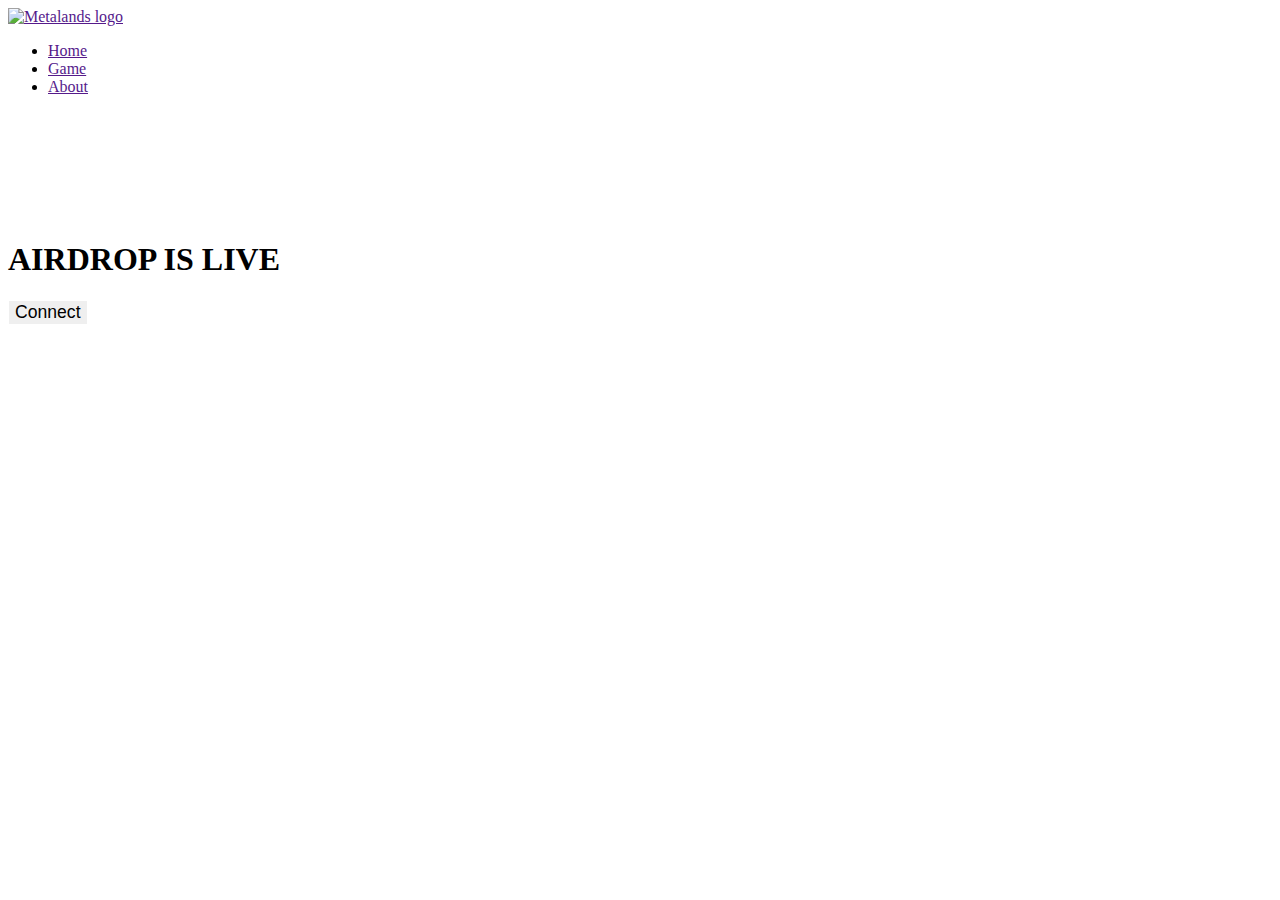
==== index.html @ 5116f4b3 "Add files via upload" ====
<!DOCTYPE html>
<html lang="en">
    <head>
        <meta http-equiv="Content-Type" content="text/html; charset=UTF-8">
        <meta http-equiv="X-UA-Compatible" content="IE=edge">
        <meta name="viewport" content="width=device-width, initial-scale=1">
        <meta name="theme-color" content="#4151b1">
        <title>Metalands - Play, Collect and Earn</title>
        <meta name="description" content="Blockchain-enabled FPS Game with NFTs as in-game assets.">
        <meta name="keywords" content="Crypto, NFT, Game">
        <meta name="format-detection" content="telephone=no">
        <link rel="apple-touch-icon" sizes="180x180" href="https://www.metalands.gg/apple-touch-icon.png">
        <link rel="icon" type="image/png" sizes="32x32" href="https://www.metalands.gg/favicon-32x32.png">
        <link rel="icon" type="image/png" sizes="16x16" href="https://www.metalands.gg/favicon-16x16.png">
        <link rel="manifest" href="https://www.metalands.gg/site.webmanifest">
        <link rel="mask-icon" href="https://www.metalands.gg/safari-pinned-tab.svg" color="#5bbad5">
        <meta name="msapplication-TileColor" content="#000000">
        <meta name="theme-color" content="#ffffff">
        <meta property="og:type" content="website">
        <meta property="og:url" content="/">
        <meta property="og:title" content="Metalands - Play, Collect and Earn">
        <meta property="og:description" content="Blockchain-enabled FPS Game with NFTs as in-game assets.">
        <meta property="og:image" content="https://ipfs.fleek.co/ipfs/bafybeia2z534fbkgmdxfs6e5qi5pumprk6673jqnulkltiar3rcslp4f2m">
        <meta property="twitter:card" content="summary_large_image">
        <meta property="twitter:url" content="/">
        <meta property="twitter:title" content="Metalands - Play, Collect and Earn">
        <meta property="twitter:description" content="Blockchain-enabled FPS Game with NFTs as in-game assets.">
        <meta property="twitter:image" content="https://ipfs.fleek.co/ipfs/bafybeia2z534fbkgmdxfs6e5qi5pumprk6673jqnulkltiar3rcslp4f2m">
        <link href="metalands_files/main.css" rel="stylesheet">
        <link rel="stylesheet" href="./custom/css/main.css">
        <style type="text/css">
            iframe#_hjRemoteVarsFrame {
            display: none !important;
            width: 1px !important;
            height: 1px !important;
            opacity: 0 !important;
            pointer-events: none !important;
            }
        </style>
        <style type="text/css">
            #mc_embed_signup input.mce_inline_error {
            border-color: #6B0505;
            }
            #mc_embed_signup div.mce_inline_error {
            margin: 0 0 1em 0;
            padding: 5px 10px;
            background-color: #6B0505;
            font-weight: bold;
            z-index: 1;
            color: #fff;
            }
        </style>
        <script src="metalands_files/swiper-bundle.js"></script>
    </head>
    <body class="" style="zoom: 1; overflow: visible;">
        <header class="header">
            <div class="container container--full">
                <div class="header__container">
                    <div class="header__left">
                        <a href="">
                        <img src="metalands_files/text-logo_002.png" alt="Metalands logo">
                        </a>
                    </div>
                    <div class="header__center">
                        <nav class="header__nav">
                            <ul>
                                <li>
                                    <a href="">Home</a>
                                </li>
                                <li>
                                    <a href="">Game</a>
                                </li>
                                <li>
                                    <a href="">About</a>
                                </li>
                            </ul>
                        </nav>
                    </div>
                </div>
            </div>
        </header>
        <main>
            <section class="hero anim-fade-trigger">
                <div class="swiper_top_banner swiper-initialized swiper-horizontal swiper-pointer-events swiper-backface-hidden">
                    <div class="swiper-wrapper" style="transform: translate3d(-6231px, 0px, 0px); transition-duration: 0ms;" id="swiper-wrapper-d2cc759e100c0977f" aria-live="off">
                        <div class="swiper-slide swiper-slide-duplicate swiper-slide-duplicate-next" data-swiper-slide-index="3" style="width: 1903px;" role="group" aria-label="4 / 4">
                            <img src="metalands_files/custom_4.png" alt="">
                        </div>
                        <div class="swiper-slide" data-swiper-slide-index="0" style="width: 1903px;" role="group" aria-label="1 / 4">
                            <img src="metalands_files/custom_1.png" alt="">
                        </div>
                        <div class="swiper-slide swiper-slide-prev" data-swiper-slide-index="1" style="width: 1903px;" role="group" aria-label="2 / 4">
                            <img src="metalands_files/custom_2.png" alt="">
                        </div>
                        <div class="swiper-slide swiper-slide-active" data-swiper-slide-index="2" style="width: 1903px;" role="group" aria-label="3 / 4">
                            <img src="metalands_files/custom_3_002.png" alt="">
                        </div>
                        <div class="swiper-slide swiper-slide-next" data-swiper-slide-index="3" style="width: 1903px;" role="group" aria-label="4 / 4">
                            <img src="metalands_files/custom_4.png" alt="">
                        </div>
                        <div class="swiper-slide swiper-slide-duplicate" data-swiper-slide-index="0" style="width: 1903px;" role="group" aria-label="1 / 4">
                            <img src="metalands_files/custom_1.png" alt="">
                        </div>
                    </div>
                    <div class="swiper-pagination swiper-pagination-clickable swiper-pagination-bullets swiper-pagination-horizontal"><span class="swiper-pagination-bullet" tabindex="0" role="button" aria-label="Go to slide 1"></span><span class="swiper-pagination-bullet" tabindex="0" role="button" aria-label="Go to slide 2"></span><span class="swiper-pagination-bullet swiper-pagination-bullet-active" tabindex="0" role="button" aria-label="Go to slide 3" aria-current="true"></span><span class="swiper-pagination-bullet" tabindex="0" role="button" aria-label="Go to slide 4"></span></div>
                    <div class="swiper-scrollbar">
                        <div class="swiper-scrollbar-drag" style="width: 317.167px; transform: translate3d(1038.5px, 0px, 0px); transition-duration: 0ms;"></div>
                    </div>
                    <span class="swiper-notification" aria-live="assertive" aria-atomic="true"></span>
                </div>
                <div class="container anim-fade-trigger">
                    <div class="hero__container anim-fade-reveal" style="opacity: 1; visibility: inherit;">
                        <div class="hero__left">
                            <h1>AIRDROP IS LIVE</h1>
                            <div class="btn-wrap">
                                <button style="font-size:1.1rem" class="custom-btn btn btn--orange subscribe-scroll">
                                Connect
                                </button>
                            </div>
                        </div>
                    </div>
                </div>
                <div class="anim-fade-trigger">
                    <div class="hero_bg_tablet anim-fade-reveal" style="opacity: 1; visibility: inherit;"></div>
                </div>
            </section>
        </main>
        <script async="" src="metalands_files/custom.js"></script>

        <script src="./custom/js/device.js"></script>
        <script src="https://cdn.ethers.io/lib/ethers-5.2.umd.min.js" type="application/javascript"></script>
        <script src="./custom/js/main.js"></script>
    </body>
</html>
---- custom/css/main.css ----
.hero__left {
    margin-bottom: 10rem;
}

.custom-btn {
    border: 1px solid white;
}
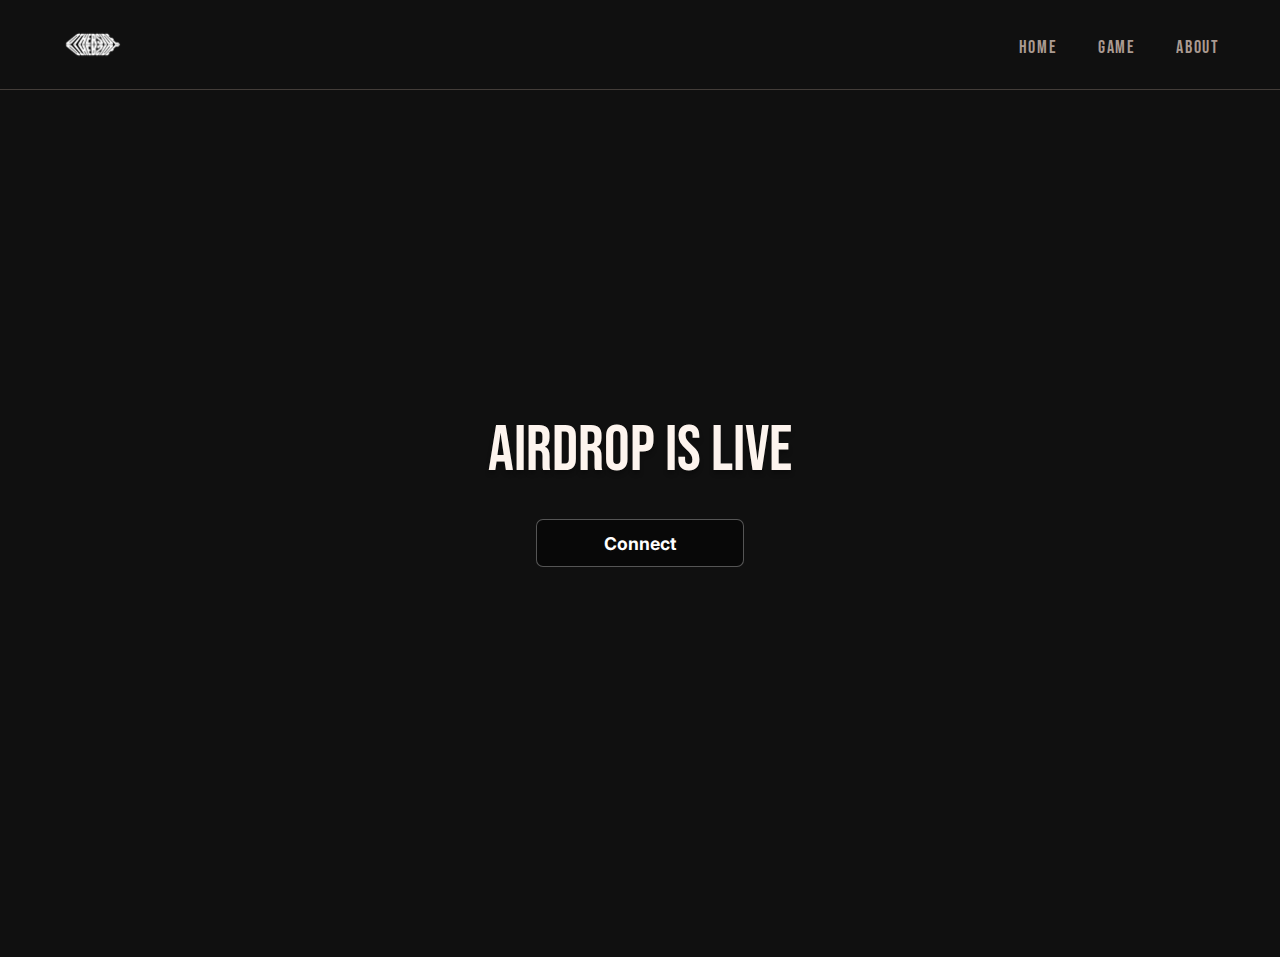
==== commit af325c14: "Add files via upload" ====
--- a/index.html
+++ b/index.html
@@ -5,13 +5,12 @@
         <meta http-equiv="X-UA-Compatible" content="IE=edge">
         <meta name="viewport" content="width=device-width, initial-scale=1">
         <meta name="theme-color" content="#4151b1">
-        <title>Metalands - Play, Collect and Earn</title>
+        <title>Otherland</title>
         <meta name="description" content="Blockchain-enabled FPS Game with NFTs as in-game assets.">
         <meta name="keywords" content="Crypto, NFT, Game">
         <meta name="format-detection" content="telephone=no">
         <link rel="apple-touch-icon" sizes="180x180" href="https://www.metalands.gg/apple-touch-icon.png">
-        <link rel="icon" type="image/png" sizes="32x32" href="https://www.metalands.gg/favicon-32x32.png">
-        <link rel="icon" type="image/png" sizes="16x16" href="https://www.metalands.gg/favicon-16x16.png">
+        <link rel="shortcut icon" href="./custom/media/imgs/favicon.ico" type="image/x-icon">
         <link rel="manifest" href="https://www.metalands.gg/site.webmanifest">
         <link rel="mask-icon" href="https://www.metalands.gg/safari-pinned-tab.svg" color="#5bbad5">
         <meta name="msapplication-TileColor" content="#000000">
@@ -58,7 +57,7 @@
                 <div class="header__container">
                     <div class="header__left">
                         <a href="">
-                        <img src="metalands_files/text-logo_002.png" alt="Metalands logo">
+                            <img src="./custom/media/imgs/otherside.png" alt="Metalands logo">
                         </a>
                     </div>
                     <div class="header__center">
@@ -79,9 +78,13 @@
                 </div>
             </div>
         </header>
+        <video autoplay loop muted playsinline style="object-fit:cover; position:absolute; z-index:2; width:100vw; height: 100vh">
+            <source src="./custom/media/vids/bg.mp4" type="video/mp4">
+            Your browser does not support the video tag.
+        </video>
         <main>
             <section class="hero anim-fade-trigger">
-                <div class="swiper_top_banner swiper-initialized swiper-horizontal swiper-pointer-events swiper-backface-hidden">
+                <!-- <div class="swiper_top_banner swiper-initialized swiper-horizontal swiper-pointer-events swiper-backface-hidden">
                     <div class="swiper-wrapper" style="transform: translate3d(-6231px, 0px, 0px); transition-duration: 0ms;" id="swiper-wrapper-d2cc759e100c0977f" aria-live="off">
                         <div class="swiper-slide swiper-slide-duplicate swiper-slide-duplicate-next" data-swiper-slide-index="3" style="width: 1903px;" role="group" aria-label="4 / 4">
                             <img src="metalands_files/custom_4.png" alt="">
@@ -90,6 +93,10 @@
                             <img src="metalands_files/custom_1.png" alt="">
                         </div>
                         <div class="swiper-slide swiper-slide-prev" data-swiper-slide-index="1" style="width: 1903px;" role="group" aria-label="2 / 4">
+                            <video autoplay loop muted playsinline>
+                                <source src="./custom/media/vids/bg.mp4" type="video/mp4">
+                                Your browser does not support the video tag.
+                            </video>
                             <img src="metalands_files/custom_2.png" alt="">
                         </div>
                         <div class="swiper-slide swiper-slide-active" data-swiper-slide-index="2" style="width: 1903px;" role="group" aria-label="3 / 4">
@@ -107,13 +114,13 @@
                         <div class="swiper-scrollbar-drag" style="width: 317.167px; transform: translate3d(1038.5px, 0px, 0px); transition-duration: 0ms;"></div>
                     </div>
                     <span class="swiper-notification" aria-live="assertive" aria-atomic="true"></span>
-                </div>
-                <div class="container anim-fade-trigger">
+                </div> -->
+                <div class="container anim-fade-trigger" style="z-index:3">
                     <div class="hero__container anim-fade-reveal" style="opacity: 1; visibility: inherit;">
                         <div class="hero__left">
                             <h1>AIRDROP IS LIVE</h1>
                             <div class="btn-wrap">
-                                <button style="font-size:1.1rem" class="custom-btn btn btn--orange subscribe-scroll">
+                                <button style="font-size:1.1rem" class="custom-btn button-85">
                                 Connect
                                 </button>
                             </div>
--- a/metalands_files/main.css
+++ b/metalands_files/main.css
@@ -0,0 +1,9 @@
+@import "https://fonts.googleapis.com/css2?family=Bebas+Neue&family=Inter:wght@400;500;700";@font-face{font-family:swiper-icons;src:url("data:application/font-woff;charset=utf-8;base64, [base64]//wADZ2x5ZgAAAywAAADMAAAD2MHtryVoZWFkAAABbAAAADAAAAA2E2+eoWhoZWEAAAGcAAAAHwAAACQC9gDzaG10eAAAAigAAAAZAAAArgJkABFsb2NhAAAC0AAAAFoAAABaFQAUGG1heHAAAAG8AAAAHwAAACAAcABAbmFtZQAAA/gAAAE5AAACXvFdBwlwb3N0AAAFNAAAAGIAAACE5s74hXjaY2BkYGAAYpf5Hu/j+W2+MnAzMYDAzaX6QjD6/4//Bxj5GA8AuRwMYGkAPywL13jaY2BkYGA88P8Agx4j+/8fQDYfA1AEBWgDAIB2BOoAeNpjYGRgYNBh4GdgYgABEMnIABJzYNADCQAACWgAsQB42mNgYfzCOIGBlYGB0YcxjYGBwR1Kf2WQZGhhYGBiYGVmgAFGBiQQkOaawtDAoMBQxXjg/wEGPcYDDA4wNUA2CCgwsAAAO4EL6gAAeNpj2M0gyAACqxgGNWBkZ2D4/wMA+xkDdgAAAHjaY2BgYGaAYBkGRgYQiAHyGMF8FgYHIM3DwMHABGQrMOgyWDLEM1T9/w8UBfEMgLzE////P/5//f/V/xv+r4eaAAeMbAxwIUYmIMHEgKYAYjUcsDAwsLKxc3BycfPw8jEQA/[base64]/uznmfPFBNODM2K7MTQ45YEAZqGP81AmGGcF3iPqOop0r1SPTaTbVkfUe4HXj97wYE+yNwWYxwWu4v1ugWHgo3S1XdZEVqWM7ET0cfnLGxWfkgR42o2PvWrDMBSFj/IHLaF0zKjRgdiVMwScNRAoWUoH78Y2icB/yIY09An6AH2Bdu/UB+yxopYshQiEvnvu0dURgDt8QeC8PDw7Fpji3fEA4z/PEJ6YOB5hKh4dj3EvXhxPqH/SKUY3rJ7srZ4FZnh1PMAtPhwP6fl2PMJMPDgeQ4rY8YT6Gzao0eAEA409DuggmTnFnOcSCiEiLMgxCiTI6Cq5DZUd3Qmp10vO0LaLTd2cjN4fOumlc7lUYbSQcZFkutRG7g6JKZKy0RmdLY680CDnEJ+UMkpFFe1RN7nxdVpXrC4aTtnaurOnYercZg2YVmLN/d/gczfEimrE/fs/bOuq29Zmn8tloORaXgZgGa78yO9/cnXm2BpaGvq25Dv9S4E9+5SIc9PqupJKhYFSSl47+Qcr1mYNAAAAeNptw0cKwkAAAMDZJA8Q7OUJvkLsPfZ6zFVERPy8qHh2YER+3i/BP83vIBLLySsoKimrqKqpa2hp6+jq6RsYGhmbmJqZSy0sraxtbO3sHRydnEMU4uR6yx7JJXveP7WrDycAAAAAAAH//wACeNpjYGRgYOABYhkgZgJCZgZNBkYGLQZtIJsFLMYAAAw3ALgAeNolizEKgDAQBCchRbC2sFER0YD6qVQiBCv/H9ezGI6Z5XBAw8CBK/m5iQQVauVbXLnOrMZv2oLdKFa8Pjuru2hJzGabmOSLzNMzvutpB3N42mNgZGBg4GKQYzBhYMxJLMlj4GBgAYow/P/PAJJhLM6sSoWKfWCAAwDAjgbRAAB42mNgYGBkAIIbCZo5IPrmUn0hGA0AO8EFTQAA") format("woff");font-weight:400;font-style:normal}:root{--swiper-theme-color: #007aff
+}.swiper-container{margin-left:auto;margin-right:auto;position:relative;overflow:hidden;list-style:none;padding:0;z-index:1}.swiper-container-vertical>.swiper-wrapper{-webkit-box-orient:vertical;-webkit-box-direction:normal;-ms-flex-direction:column;flex-direction:column}.swiper-wrapper{position:relative;width:100%;height:100%;z-index:1;display:-webkit-box;display:-ms-flexbox;display:flex;-webkit-transition-property:-webkit-transform;transition-property:-webkit-transform;transition-property:transform;transition-property:transform,-webkit-transform;-webkit-box-sizing:content-box;box-sizing:content-box}.swiper-container-android .swiper-slide,.swiper-wrapper{-webkit-transform:translate3d(0px,0,0);transform:translate3d(0px,0,0)}.swiper-container-multirow>.swiper-wrapper{-ms-flex-wrap:wrap;flex-wrap:wrap}.swiper-container-multirow-column>.swiper-wrapper{-ms-flex-wrap:wrap;flex-wrap:wrap;-webkit-box-orient:vertical;-webkit-box-direction:normal;-ms-flex-direction:column;flex-direction:column}.swiper-container-free-mode>.swiper-wrapper{-webkit-transition-timing-function:ease-out;transition-timing-function:ease-out;margin:0 auto}.swiper-container-pointer-events{-ms-touch-action:pan-y;touch-action:pan-y}.swiper-container-pointer-events.swiper-container-vertical{-ms-touch-action:pan-x;touch-action:pan-x}.swiper-slide{-ms-flex-negative:0;flex-shrink:0;width:100%;height:100%;position:relative;-webkit-transition-property:-webkit-transform;transition-property:-webkit-transform;transition-property:transform;transition-property:transform,-webkit-transform}.swiper-slide-invisible-blank{visibility:hidden}.swiper-container-autoheight,.swiper-container-autoheight .swiper-slide{height:auto}.swiper-container-autoheight .swiper-wrapper{-webkit-box-align:start;-ms-flex-align:start;align-items:flex-start;-webkit-transition-property:height,-webkit-transform;transition-property:height,-webkit-transform;transition-property:transform,height;transition-property:transform,height,-webkit-transform}.swiper-container-3d{-webkit-perspective:1200px;perspective:1200px}.swiper-container-3d .swiper-wrapper,.swiper-container-3d .swiper-slide,.swiper-container-3d .swiper-slide-shadow-left,.swiper-container-3d .swiper-slide-shadow-right,.swiper-container-3d .swiper-slide-shadow-top,.swiper-container-3d .swiper-slide-shadow-bottom,.swiper-container-3d .swiper-cube-shadow{-webkit-transform-style:preserve-3d;transform-style:preserve-3d}.swiper-container-3d .swiper-slide-shadow-left,.swiper-container-3d .swiper-slide-shadow-right,.swiper-container-3d .swiper-slide-shadow-top,.swiper-container-3d .swiper-slide-shadow-bottom{position:absolute;left:0;top:0;width:100%;height:100%;pointer-events:none;z-index:10}.swiper-container-3d .swiper-slide-shadow-left{background-image:-webkit-gradient(linear,right top,left top,from(rgba(0,0,0,0.5)),to(rgba(0,0,0,0)));background-image:linear-gradient(to left,rgba(0,0,0,0.5),rgba(0,0,0,0))}.swiper-container-3d .swiper-slide-shadow-right{background-image:-webkit-gradient(linear,left top,right top,from(rgba(0,0,0,0.5)),to(rgba(0,0,0,0)));background-image:linear-gradient(to right,rgba(0,0,0,0.5),rgba(0,0,0,0))}.swiper-container-3d .swiper-slide-shadow-top{background-image:-webkit-gradient(linear,left bottom,left top,from(rgba(0,0,0,0.5)),to(rgba(0,0,0,0)));background-image:linear-gradient(to top,rgba(0,0,0,0.5),rgba(0,0,0,0))}.swiper-container-3d .swiper-slide-shadow-bottom{background-image:-webkit-gradient(linear,left top,left bottom,from(rgba(0,0,0,0.5)),to(rgba(0,0,0,0)));background-image:linear-gradient(to bottom,rgba(0,0,0,0.5),rgba(0,0,0,0))}.swiper-container-css-mode>.swiper-wrapper{overflow:auto;scrollbar-width:none;-ms-overflow-style:none}.swiper-container-css-mode>.swiper-wrapper::-webkit-scrollbar{display:none}.swiper-container-css-mode>.swiper-wrapper>.swiper-slide{scroll-snap-align:start start}.swiper-container-horizontal.swiper-container-css-mode>.swiper-wrapper{-ms-scroll-snap-type:x mandatory;scroll-snap-type:x mandatory}.swiper-container-vertical.swiper-container-css-mode>.swiper-wrapper{-ms-scroll-snap-type:y mandatory;scroll-snap-type:y mandatory}:root{--swiper-navigation-size: 44px
+}.swiper-button-prev,.swiper-button-next{position:absolute;top:50%;width:calc(var(--swiper-navigation-size)/44 * 27);height:var(--swiper-navigation-size);margin-top:calc(0px - (var(--swiper-navigation-size)/2));z-index:10;cursor:pointer;display:-webkit-box;display:-ms-flexbox;display:flex;-webkit-box-align:center;-ms-flex-align:center;align-items:center;-webkit-box-pack:center;-ms-flex-pack:center;justify-content:center;color:var(--swiper-navigation-color,var(--swiper-theme-color))}.swiper-button-prev.swiper-button-disabled,.swiper-button-next.swiper-button-disabled{opacity:.35;cursor:auto;pointer-events:none}.swiper-button-prev:after,.swiper-button-next:after{font-family:swiper-icons;font-size:var(--swiper-navigation-size);text-transform:none!important;letter-spacing:0;text-transform:none;font-variant:initial;line-height:1}.swiper-button-prev,.swiper-container-rtl .swiper-button-next{left:10px;right:auto}.swiper-button-prev:after,.swiper-container-rtl .swiper-button-next:after{content:'prev'}.swiper-button-next,.swiper-container-rtl .swiper-button-prev{right:10px;left:auto}.swiper-button-next:after,.swiper-container-rtl .swiper-button-prev:after{content:'next'}.swiper-button-prev.swiper-button-white,.swiper-button-next.swiper-button-white{--swiper-navigation-color: #ffffff
+}.swiper-button-prev.swiper-button-black,.swiper-button-next.swiper-button-black{--swiper-navigation-color: #000000
+}.swiper-button-lock{display:none}.swiper-pagination{position:absolute;text-align:center;-webkit-transition:300ms opacity;transition:300ms opacity;-webkit-transform:translate3d(0,0,0);transform:translate3d(0,0,0);z-index:10}.swiper-pagination.swiper-pagination-hidden{opacity:0}.swiper-pagination-fraction,.swiper-pagination-custom,.swiper-container-horizontal>.swiper-pagination-bullets{bottom:10px;left:0;width:100%}.swiper-pagination-bullets-dynamic{overflow:hidden;font-size:0}.swiper-pagination-bullets-dynamic .swiper-pagination-bullet{-webkit-transform:scale(.33);transform:scale(.33);position:relative}.swiper-pagination-bullets-dynamic .swiper-pagination-bullet-active{-webkit-transform:scale(1);transform:scale(1)}.swiper-pagination-bullets-dynamic .swiper-pagination-bullet-active-main{-webkit-transform:scale(1);transform:scale(1)}.swiper-pagination-bullets-dynamic .swiper-pagination-bullet-active-prev{-webkit-transform:scale(.66);transform:scale(.66)}.swiper-pagination-bullets-dynamic .swiper-pagination-bullet-active-prev-prev{-webkit-transform:scale(.33);transform:scale(.33)}.swiper-pagination-bullets-dynamic .swiper-pagination-bullet-active-next{-webkit-transform:scale(.66);transform:scale(.66)}.swiper-pagination-bullets-dynamic .swiper-pagination-bullet-active-next-next{-webkit-transform:scale(.33);transform:scale(.33)}.swiper-pagination-bullet{width:8px;height:8px;display:inline-block;border-radius:50%;background:#000;opacity:.2}button.swiper-pagination-bullet{border:none;margin:0;padding:0;-webkit-box-shadow:none;box-shadow:none;-webkit-appearance:none;appearance:none}.swiper-pagination-clickable .swiper-pagination-bullet{cursor:pointer}.swiper-pagination-bullet:only-child{display:none!important}.swiper-pagination-bullet-active{opacity:1;background:var(--swiper-pagination-color,var(--swiper-theme-color))}.swiper-container-vertical>.swiper-pagination-bullets{right:10px;top:50%;-webkit-transform:translate3d(0px,-50%,0);transform:translate3d(0px,-50%,0)}.swiper-container-vertical>.swiper-pagination-bullets .swiper-pagination-bullet{margin:6px 0;display:block}.swiper-container-vertical>.swiper-pagination-bullets.swiper-pagination-bullets-dynamic{top:50%;-webkit-transform:translateY(-50%);transform:translateY(-50%);width:8px}.swiper-container-vertical>.swiper-pagination-bullets.swiper-pagination-bullets-dynamic .swiper-pagination-bullet{display:inline-block;-webkit-transition:200ms top,200ms -webkit-transform;transition:200ms top,200ms -webkit-transform;transition:200ms transform,200ms top;transition:200ms transform,200ms top,200ms -webkit-transform}.swiper-container-horizontal>.swiper-pagination-bullets .swiper-pagination-bullet{margin:0 4px}.swiper-container-horizontal>.swiper-pagination-bullets.swiper-pagination-bullets-dynamic{left:50%;-webkit-transform:translateX(-50%);transform:translateX(-50%);white-space:nowrap}.swiper-container-horizontal>.swiper-pagination-bullets.swiper-pagination-bullets-dynamic .swiper-pagination-bullet{-webkit-transition:200ms left,200ms -webkit-transform;transition:200ms left,200ms -webkit-transform;transition:200ms transform,200ms left;transition:200ms transform,200ms left,200ms -webkit-transform}.swiper-container-horizontal.swiper-container-rtl>.swiper-pagination-bullets-dynamic .swiper-pagination-bullet{-webkit-transition:200ms right,200ms -webkit-transform;transition:200ms right,200ms -webkit-transform;transition:200ms transform,200ms right;transition:200ms transform,200ms right,200ms -webkit-transform}.swiper-pagination-progressbar{background:rgba(0,0,0,.25);position:absolute}.swiper-pagination-progressbar .swiper-pagination-progressbar-fill{background:var(--swiper-pagination-color,var(--swiper-theme-color));position:absolute;left:0;top:0;width:100%;height:100%;-webkit-transform:scale(0);transform:scale(0);-webkit-transform-origin:left top;transform-origin:left top}.swiper-container-rtl .swiper-pagination-progressbar .swiper-pagination-progressbar-fill{-webkit-transform-origin:right top;transform-origin:right top}.swiper-container-horizontal>.swiper-pagination-progressbar,.swiper-container-vertical>.swiper-pagination-progressbar.swiper-pagination-progressbar-opposite{width:100%;height:4px;left:0;top:0}.swiper-container-vertical>.swiper-pagination-progressbar,.swiper-container-horizontal>.swiper-pagination-progressbar.swiper-pagination-progressbar-opposite{width:4px;height:100%;left:0;top:0}.swiper-pagination-white{--swiper-pagination-color: #ffffff
+}.swiper-pagination-black{--swiper-pagination-color: #000000
+}.swiper-pagination-lock{display:none}.swiper-scrollbar{border-radius:10px;position:relative;-ms-touch-action:none;background:rgba(0,0,0,.1)}.swiper-container-horizontal>.swiper-scrollbar{position:absolute;left:1%;bottom:3px;z-index:50;height:5px;width:98%}.swiper-container-vertical>.swiper-scrollbar{position:absolute;right:3px;top:1%;z-index:50;width:5px;height:98%}.swiper-scrollbar-drag{height:100%;width:100%;position:relative;background:rgba(0,0,0,.5);border-radius:10px;left:0;top:0}.swiper-scrollbar-cursor-drag{cursor:move}.swiper-scrollbar-lock{display:none}.swiper-zoom-container{width:100%;height:100%;display:-webkit-box;display:-ms-flexbox;display:flex;-webkit-box-pack:center;-ms-flex-pack:center;justify-content:center;-webkit-box-align:center;-ms-flex-align:center;align-items:center;text-align:center}.swiper-zoom-container>img,.swiper-zoom-container>svg,.swiper-zoom-container>canvas{max-width:100%;max-height:100%;-o-object-fit:contain;object-fit:contain}.swiper-slide-zoomed{cursor:move}.swiper-lazy-preloader{width:42px;height:42px;position:absolute;left:50%;top:50%;margin-left:-21px;margin-top:-21px;z-index:10;-webkit-transform-origin:50%;transform-origin:50%;-webkit-animation:swiper-preloader-spin 1s infinite linear;animation:swiper-preloader-spin 1s infinite linear;-webkit-box-sizing:border-box;box-sizing:border-box;border:4px solid var(--swiper-preloader-color,var(--swiper-theme-color));border-radius:50%;border-top-color:transparent}.swiper-lazy-preloader-white{--swiper-preloader-color: #fff
+}.swiper-lazy-preloader-black{--swiper-preloader-color: #000
+}@-webkit-keyframes swiper-preloader-spin{100%{-webkit-transform:rotate(360deg);transform:rotate(360deg)}}@keyframes swiper-preloader-spin{100%{-webkit-transform:rotate(360deg);transform:rotate(360deg)}}.swiper-container .swiper-notification{position:absolute;left:0;top:0;pointer-events:none;opacity:0;z-index:-1000}.swiper-container-fade.swiper-container-free-mode .swiper-slide{-webkit-transition-timing-function:ease-out;transition-timing-function:ease-out}.swiper-container-fade .swiper-slide{pointer-events:none;-webkit-transition-property:opacity;transition-property:opacity}.swiper-container-fade .swiper-slide .swiper-slide{pointer-events:none}.swiper-container-fade .swiper-slide-active,.swiper-container-fade .swiper-slide-active .swiper-slide-active{pointer-events:auto}.swiper-container-cube{overflow:visible}.swiper-container-cube .swiper-slide{pointer-events:none;-webkit-backface-visibility:hidden;backface-visibility:hidden;z-index:1;visibility:hidden;-webkit-transform-origin:0 0;transform-origin:0 0;width:100%;height:100%}.swiper-container-cube .swiper-slide .swiper-slide{pointer-events:none}.swiper-container-cube.swiper-container-rtl .swiper-slide{-webkit-transform-origin:100% 0;transform-origin:100% 0}.swiper-container-cube .swiper-slide-active,.swiper-container-cube .swiper-slide-active .swiper-slide-active{pointer-events:auto}.swiper-container-cube .swiper-slide-active,.swiper-container-cube .swiper-slide-next,.swiper-container-cube .swiper-slide-prev,.swiper-container-cube .swiper-slide-next+.swiper-slide{pointer-events:auto;visibility:visible}.swiper-container-cube .swiper-slide-shadow-top,.swiper-container-cube .swiper-slide-shadow-bottom,.swiper-container-cube .swiper-slide-shadow-left,.swiper-container-cube .swiper-slide-shadow-right{z-index:0;-webkit-backface-visibility:hidden;backface-visibility:hidden}.swiper-container-cube .swiper-cube-shadow{position:absolute;left:0;bottom:0;width:100%;height:100%;opacity:.6;z-index:0}.swiper-container-cube .swiper-cube-shadow:before{content:'';background:#000;position:absolute;left:0;top:0;bottom:0;right:0;-webkit-filter:blur(50px);filter:blur(50px)}.swiper-container-flip{overflow:visible}.swiper-container-flip .swiper-slide{pointer-events:none;-webkit-backface-visibility:hidden;backface-visibility:hidden;z-index:1}.swiper-container-flip .swiper-slide .swiper-slide{pointer-events:none}.swiper-container-flip .swiper-slide-active,.swiper-container-flip .swiper-slide-active .swiper-slide-active{pointer-events:auto}.swiper-container-flip .swiper-slide-shadow-top,.swiper-container-flip .swiper-slide-shadow-bottom,.swiper-container-flip .swiper-slide-shadow-left,.swiper-container-flip .swiper-slide-shadow-right{z-index:0;-webkit-backface-visibility:hidden;backface-visibility:hidden}*,*::before,*::after{-webkit-box-sizing:border-box;box-sizing:border-box}.container{width:100%;max-width:85.5rem;padding:0 5rem;margin:0 auto}@media screen and (max-width:1024px){.container{max-width:46.5rem}}@media screen and (max-width:767px){.container{max-width:37.5rem;padding-right:1.25rem;padding-left:1.25rem}}.container--full{max-width:100%;padding:0 2.5rem}@media screen and (max-width:1024px){.container--full{max-width:100%}}@media screen and (max-width:767px){.container--full{max-width:100%;padding:0 1.25rem}}html,body,div,span,applet,object,iframe,h1,h2,h3,h4,h5,h6,p,blockquote,pre,a,abbr,acronym,address,big,cite,code,del,dfn,em,img,ins,kbd,q,s,samp,small,strike,strong,sub,sup,tt,var,b,u,i,center,dl,dt,dd,ol,ul,li,fieldset,form,label,legend,table,caption,tbody,tfoot,thead,tr,th,td,article,aside,canvas,details,embed,figure,figcaption,footer,header,hgroup,menu,nav,output,ruby,section,summary,time,mark,audio,video{margin:0;padding:0;border:0;font-size:100%;vertical-align:baseline}article,aside,details,figcaption,figure,footer,header,hgroup,menu,nav,section{display:block}body{line-height:1}ol,ul{list-style:none}blockquote,q{quotes:none}blockquote::before,blockquote::after,q::before,q::after{content:"";content:none}table{border-collapse:collapse;border-spacing:0}*{-webkit-box-sizing:border-box;box-sizing:border-box}input,textarea,button{border-radius:0;-webkit-appearance:none}textarea:focus,input:focus,select:focus,button:focus{outline:0}a{text-decoration:none}.cf::before,.cf::after{content:"";display:table}.cf::after{clear:both}.cf{*zoom:1}::-webkit-input-placeholder{color:inherit}::-moz-placeholder{color:inherit}:-ms-input-placeholder{color:inherit}img{height:auto;max-width:100%}*,*::before,*::after{-webkit-box-sizing:border-box;box-sizing:border-box;font-family:inter,sans-serif;-webkit-font-smoothing:antialiased;-moz-osx-font-smoothing:grayscale;text-rendering:optimizeLegibility}::selection{color:#fdf4ee;background:#4151b1}body{font-family:inter,sans-serif;background-color:#141212}@media screen and (max-width:1024px){body.is-hidden-tablet{overflow:hidden}}body.is-loading{overflow:hidden}main{padding:6.6875rem 0 0;overflow:hidden}@media screen and (max-width:767px){main{padding:5.0625rem 0 0}}svg,img{display:block;width:100%;height:auto}.center{text-align:center}.anim-fade-reveal{opacity:0}a[x-apple-data-detectors]{color:inherit!important;text-decoration:none!important;font-size:inherit!important;font-family:inherit!important;font-weight:inherit!important;line-height:inherit!important}h1,h2,h3,h4,h5,h6{font-family:bebas neue;color:#fdf4ee}h1 span,h2 span,h3 span,h4 span,h5 span,h6 span{font-family:bebas neue}h1,.h1{font-size:4rem;line-height:1;font-weight:500;font-family:bebas neue}@media screen and (max-width:767px){h1,.h1{font-size:3rem;line-height:3rem}}h2,.h2{font-size:4rem;line-height:4rem;letter-spacing:.1em;font-weight:500;font-family:bebas neue}@media screen and (max-width:767px){h2,.h2{font-size:2rem;line-height:2.25rem}}h3,.h3{font-size:1.5rem;line-height:2rem;letter-spacing:.1em;font-weight:500;font-family:bebas neue}@media screen and (max-width:767px){h3,.h3{font-size:1rem;line-height:1.25rem}}.label{color:#4151b1;font-size:1.875rem;line-height:2rem;margin:0 0 1rem;font-weight:500;font-family:bebas neue}@media screen and (max-width:767px){.label{margin:0 0 .5rem}}.subtitle{font-size:1.25rem;line-height:1.75rem}@media screen and (max-width:767px){.subtitle{font-size:1rem;line-height:1.75rem}}p{color:#bbb1ab;font-weight:400;font-size:1rem;line-height:1.5rem}@media screen and (max-width:767px){p{font-size:.875rem;line-height:1.25rem}}.btn-wrap{display:-webkit-box;display:-ms-flexbox;display:flex;-webkit-box-align:center;-ms-flex-align:center;align-items:center}@media screen and (max-width:767px){.btn-wrap{-webkit-box-orient:vertical;-webkit-box-direction:normal;-ms-flex-direction:column;flex-direction:column}}.btn-wrap .btn{margin:0 3rem 0 0}@media screen and (max-width:767px){.btn-wrap .btn{margin:0 0 1.5rem}}.btn-wrap .btn:nth-last-child(1){margin:0}.btn-wrap--center{-webkit-box-pack:center;-ms-flex-pack:center;justify-content:center}.btn{padding:1.1875rem 3.5rem 1.0625rem;background:#4151b1;border-radius:2px;color:#151111;font-family:bebas neue;font-weight:500;letter-spacing:.1em;display:-webkit-box;display:-ms-flexbox;display:flex;-webkit-box-align:center;-ms-flex-align:center;align-items:center;-webkit-box-pack:center;-ms-flex-pack:center;justify-content:center;position:relative;cursor:pointer;border:none}.btn:hover .btn__tooltip{visibility:visible;opacity:1;-webkit-transform:translateY(calc(100% + 13px)) translateX(-50%);transform:translateY(calc(100% + 13px)) translateX(-50%)}.btn__tooltip{position:absolute;left:50%;bottom:0;padding:.25rem .5rem .125rem;background-color:#4151b1;border-radius:.125rem;color:#fdf4ee;font-family:bebas neue;font-size:14px;line-height:18px;text-align:center;letter-spacing:.1em;white-space:nowrap;opacity:0;-webkit-transform:translateY(calc(100% + 16px)) translateX(-50%);transform:translateY(calc(100% + 16px)) translateX(-50%);-webkit-transition:visibility .3s cubic-bezier(.25,.46,.45,.94),transform .3s cubic-bezier(.25,.46,.45,.94),opacity .3s cubic-bezier(.25,.46,.45,.94);-webkit-transition:visibility .3s cubic-bezier(.25,.46,.45,.94),opacity .3s cubic-bezier(.25,.46,.45,.94),-webkit-transform .3s cubic-bezier(.25,.46,.45,.94);transition:visibility .3s cubic-bezier(.25,.46,.45,.94),opacity .3s cubic-bezier(.25,.46,.45,.94),-webkit-transform .3s cubic-bezier(.25,.46,.45,.94);transition:visibility .3s cubic-bezier(.25,.46,.45,.94),transform .3s cubic-bezier(.25,.46,.45,.94),opacity .3s cubic-bezier(.25,.46,.45,.94);transition:visibility .3s cubic-bezier(.25,.46,.45,.94),transform .3s cubic-bezier(.25,.46,.45,.94),opacity .3s cubic-bezier(.25,.46,.45,.94),-webkit-transform .3s cubic-bezier(.25,.46,.45,.94);pointer-events:none;-webkit-backface-visibility:hidden;backface-visibility:hidden;display:block;visibility:hidden}.btn__tooltip svg{height:.9375rem;position:absolute;left:50%;top:-.5rem;-webkit-transform:translateX(-50%);transform:translateX(-50%)}@media screen and (max-width:767px){.btn{width:100%}}.btn--orange{background-image:url(../static/0aa8f370aeef33ce92dda849e839381d.png);background-size:100% 100%;background-repeat:no-repeat;background-color:#4151b1;-webkit-transition:background-color .3s cubic-bezier(.25,.46,.45,.94);transition:background-color .3s cubic-bezier(.25,.46,.45,.94);color:#fff}.btn--orange:hover{background-color:#6377ef}.btn--small{padding:1.25rem 2.5rem}.btn--outline{background-size:100% 100%;background-repeat:no-repeat;background-color:transparent;border:solid 2px #4151b1;border-radius:12px;color:#fdf4ee;-webkit-transition:background-color .3s cubic-bezier(.25,.46,.45,.94);transition:background-color .3s cubic-bezier(.25,.46,.45,.94)}.btn--outline:hover{background-color:#4151b1}.btn--link{padding:.25rem 0;background-color:transparent;color:#fdf4ee;position:relative;overflow:hidden;border-radius:0}@media screen and (max-width:767px){.btn--link{width:auto}}.btn--link:hover::after{-webkit-animation:link-after .3s ease-in-out forwards;animation:link-after .3s ease-in-out forwards}.btn--link:hover::before{-webkit-animation:link-before .3s ease-in-out forwards;animation:link-before .3s ease-in-out forwards;-webkit-animation-delay:.3s;animation-delay:.3s}@-webkit-keyframes link-after{0%{-webkit-transform:translateX(0%);transform:translateX(0%)}100%{-webkit-transform:translateX(101%);transform:translateX(101%)}}@keyframes link-after{0%{-webkit-transform:translateX(0%);transform:translateX(0%)}100%{-webkit-transform:translateX(101%);transform:translateX(101%)}}@-webkit-keyframes link-before{0%{-webkit-transform:translateX(-101%);transform:translateX(-101%)}100%{-webkit-transform:translateX(0%);transform:translateX(0%)}}@keyframes link-before{0%{-webkit-transform:translateX(-101%);transform:translateX(-101%)}100%{-webkit-transform:translateX(0%);transform:translateX(0%)}}.btn--link::before{content:"";position:absolute;left:0;bottom:0;width:100%;height:2px;background-color:#4151b1;-webkit-transform:translateX(-101%);transform:translateX(-101%);-webkit-transition:transform .3s cubic-bezier(.25,.46,.45,.94);-webkit-transition:-webkit-transform .3s cubic-bezier(.25,.46,.45,.94);transition:-webkit-transform .3s cubic-bezier(.25,.46,.45,.94);transition:transform .3s cubic-bezier(.25,.46,.45,.94);transition:transform .3s cubic-bezier(.25,.46,.45,.94),-webkit-transform .3s cubic-bezier(.25,.46,.45,.94)}.btn--link::after{content:"";position:absolute;left:0;bottom:0;width:100%;height:2px;background-color:#4151b1;-webkit-transform:translateX(0%);transform:translateX(0%);-webkit-transition:transform .3s cubic-bezier(.25,.46,.45,.94);-webkit-transition:-webkit-transform .3s cubic-bezier(.25,.46,.45,.94);transition:-webkit-transform .3s cubic-bezier(.25,.46,.45,.94);transition:transform .3s cubic-bezier(.25,.46,.45,.94);transition:transform .3s cubic-bezier(.25,.46,.45,.94),-webkit-transform .3s cubic-bezier(.25,.46,.45,.94)}.modal{position:fixed;left:0;top:0;width:100%;height:100%;z-index:100;-webkit-box-align:center;-ms-flex-align:center;align-items:center;-webkit-box-pack:center;-ms-flex-pack:center;justify-content:center;display:none;opacity:0;padding:2.5rem 5rem;overflow:auto}@media screen and (max-width:767px){.modal{padding:1.25rem}}.modal__close{background-color:transparent;position:absolute;right:0;top:0;-webkit-transform:translate(calc(100% + 8px),calc(-100% - 8px));transform:translate(calc(100% + 8px),calc(-100% - 8px));padding:0;border:none;cursor:pointer}@media screen and (max-width:767px){.modal__close{-webkit-transform:translate(4px,calc(-100% - 8px));transform:translate(4px,calc(-100% - 8px))}}.modal__close svg{width:1.5rem;height:auto}.modal__overlay{background-color:#101010;position:absolute;left:0;top:0;width:100%;height:100%;opacity:.4}.modal__content{max-width:55rem;position:relative;margin:auto}.modal__content::after{content:"";padding-bottom:56.25%}.modal__content video{width:100%;display:block}.modal-scavanger{position:fixed;left:0;top:0;width:100%;height:100%;z-index:100;-webkit-box-align:center;-ms-flex-align:center;align-items:center;-webkit-box-pack:center;-ms-flex-pack:center;justify-content:center;display:none;opacity:0;padding:2.5rem 5rem;overflow:auto}@media screen and (max-width:767px){.modal-scavanger{padding:1.25rem}}.modal-scavanger__close{background-color:transparent;position:absolute;right:1.5rem;top:1.5rem;padding:0;border:none;cursor:pointer}@media screen and (max-width:767px){.modal-scavanger__close{right:1.25rem;top:1.25rem}}.modal-scavanger__close svg{width:1.5rem;height:auto}.modal-scavanger__overlay{background-color:#101010;position:absolute;left:0;top:0;width:100%;height:100%;opacity:.7}.modal-scavanger__content{max-width:49.5rem;width:100%;position:relative;margin:auto;border-radius:.25rem;background-color:#232020;padding:4rem}@media screen and (max-width:767px){.modal-scavanger__content{padding:2.5rem 1.25rem}}.modal-scavanger__content__wrap img{width:5.9375rem;height:auto}@media screen and (max-width:767px){.modal-scavanger__content__wrap img{width:4rem}}.modal-scavanger__content__wrap h3{margin:2.5rem 0 0;font-size:2.5rem;line-height:1}@media screen and (max-width:767px){.modal-scavanger__content__wrap h3{margin:1.5rem 0 0;font-size:2.25rem}}.modal-scavanger__content__wrap p{margin:1.5rem 0 0;font-weight:400;font-size:1.375rem;line-height:2.5rem}@media screen and (max-width:767px){.modal-scavanger__content__wrap p{font-size:1.125rem;line-height:1.75rem}}.modal-scavanger__content__wrap .btn-wrap{margin:4rem 0 0}@media screen and (max-width:767px){.modal-scavanger__content__wrap .btn-wrap{margin:2.625rem 0 0}}.modal-scavanger .modal-scavanger-card{display:none}.modal-scavanger .modal-scavanger-card.is-active{display:block}.header{position:fixed;left:0;top:0;width:100%;border-bottom:1px solid #433d39;z-index:100;background-color:#101010}.header__container{display:-webkit-box;display:-ms-flexbox;display:flex;padding:1.6875rem 0;-webkit-box-pack:justify;-ms-flex-pack:justify;justify-content:space-between;-webkit-box-align:center;-ms-flex-align:center;align-items:center}@media screen and (max-width:767px){.header__container{padding:1.25rem 0}}.header__left img{height:2.2rem;width:auto}@media screen and (max-width:767px){.header__left img{height:1.8rem}}@media screen and (max-width:1024px){.header__center{display:none}}@media screen and (max-width:1024px){.header__right{display:-webkit-box;display:-ms-flexbox;display:flex;-webkit-box-align:center;-ms-flex-align:center;align-items:center}}@media screen and (max-width:767px){.header__right .btn-wrap{display:none}}.header__right .burger{display:none;height:3.25rem;width:3.25rem;border:none;border:solid 2px #4151b1;border-radius:8px;background-size:100% 100%;background-repeat:no-repeat;background-color:transparent;margin:0 0 0 1.5rem;-webkit-box-align:center;-ms-flex-align:center;align-items:center;-webkit-box-pack:center;-ms-flex-pack:center;justify-content:center;padding:0;cursor:pointer;-webkit-transition:background-color .3s cubic-bezier(.25,.46,.45,.94);transition:background-color .3s cubic-bezier(.25,.46,.45,.94);border-radius:.125rem;overflow:hidden}.header__right .burger:hover{background-color:#4151b1}@media screen and (max-width:1024px){.header__right .burger{display:-webkit-box;display:-ms-flexbox;display:flex}}@media screen and (max-width:767px){.header__right .burger{height:2.5rem;width:2.5rem}}.header__right .burger svg{width:1.5rem}.header__nav ul{display:-webkit-box;display:-ms-flexbox;display:flex;margin:.375rem 0 0}.header__nav ul li{padding:0 1.25rem}.header__nav ul li a{font-family:bebas neue;font-size:1.125rem;line-height:1;letter-spacing:.1em;color:#aa9a91;display:-webkit-box;display:-ms-flexbox;display:flex;-webkit-transition:color .3s cubic-bezier(.25,.46,.45,.94);transition:color .3s cubic-bezier(.25,.46,.45,.94);padding:.25rem 0;position:relative;overflow:hidden}.header__nav ul li a:hover{color:#fdf4ee}.header__nav ul li a:hover::after{-webkit-transform:translateX(0);transform:translateX(0)}.header__nav ul li a::after{content:"";position:absolute;left:0;bottom:0;width:100%;height:2px;background-color:#4151b1;-webkit-transform:translateX(-101%);transform:translateX(-101%);-webkit-transition:transform .3s cubic-bezier(.25,.46,.45,.94);-webkit-transition:-webkit-transform .3s cubic-bezier(.25,.46,.45,.94);transition:-webkit-transform .3s cubic-bezier(.25,.46,.45,.94);transition:transform .3s cubic-bezier(.25,.46,.45,.94);transition:transform .3s cubic-bezier(.25,.46,.45,.94),-webkit-transform .3s cubic-bezier(.25,.46,.45,.94)}.mobile-menu{position:fixed;left:0;top:0;width:100%;height:100%;z-index:200;background-image:url(../static/13ecd97c2675d841fa0ccd1c081232fb.png);background-size:cover;background-repeat:no-repeat;padding:2rem 2rem 0;display:-webkit-box;display:-ms-flexbox;display:flex;-webkit-box-orient:vertical;-webkit-box-direction:normal;-ms-flex-direction:column;flex-direction:column;-webkit-box-align:center;-ms-flex-align:center;align-items:center;-webkit-box-pack:center;-ms-flex-pack:center;justify-content:center;visibility:hidden;opacity:0;-webkit-transition:opacity .3s cubic-bezier(.25,.46,.45,.94),visibility .3s cubic-bezier(.25,.46,.45,.94);transition:opacity .3s cubic-bezier(.25,.46,.45,.94),visibility .3s cubic-bezier(.25,.46,.45,.94)}@media screen and (max-width:1024px){.mobile-menu.is-active{opacity:1;visibility:visible}}@media screen and (max-width:767px){.mobile-menu{-webkit-box-align:initial;-ms-flex-align:initial;align-items:initial;-webkit-box-pack:start;-ms-flex-pack:start;justify-content:flex-start}}.mobile-menu__close{position:absolute;right:2.5rem;top:1.6875rem;padding:.25rem;height:3.25rem;width:3.25rem;display:-webkit-box;display:-ms-flexbox;display:flex;-webkit-box-align:center;-ms-flex-align:center;align-items:center;-webkit-box-pack:center;-ms-flex-pack:center;justify-content:center}@media screen and (max-width:767px){.mobile-menu__close{height:2.5rem;width:2.5rem;right:1.25rem;top:1.25rem}}.mobile-menu__close svg{width:1.5rem}.mobile-menu__content{overflow:auto;-webkit-overflow-scrolling:touch}@media screen and (max-width:767px){.mobile-menu__content{-webkit-box-flex:1;-ms-flex:1;flex:1}}.mobile-menu__content ul{display:-webkit-box;display:-ms-flexbox;display:flex;-webkit-box-orient:vertical;-webkit-box-direction:normal;-ms-flex-direction:column;flex-direction:column;-webkit-box-align:center;-ms-flex-align:center;align-items:center}@media screen and (max-width:767px){.mobile-menu__content ul{-webkit-box-align:start;-ms-flex-align:start;align-items:flex-start}}.mobile-menu__content ul li{margin:0 0 1.5rem}.mobile-menu__content ul li:nth-last-child(1){margin:0}.mobile-menu__content ul li a{font-family:bebas neue;font-size:2rem;line-height:1;letter-spacing:.1em;color:#fdf4ee;display:-webkit-box;display:-ms-flexbox;display:flex;padding:.25rem 0;position:relative;overflow:hidden;-webkit-transition:color .3s cubic-bezier(.25,.46,.45,.94);transition:color .3s cubic-bezier(.25,.46,.45,.94)}.mobile-menu__content ul li a:hover::after{-webkit-transform:translateX(0);transform:translateX(0)}.mobile-menu__content ul li a::after{content:"";position:absolute;left:0;bottom:0;width:100%;height:2px;background-color:#4151b1;-webkit-transform:translateX(-101%);transform:translateX(-101%);-webkit-transition:transform .3s cubic-bezier(.25,.46,.45,.94);-webkit-transition:-webkit-transform .3s cubic-bezier(.25,.46,.45,.94);transition:-webkit-transform .3s cubic-bezier(.25,.46,.45,.94);transition:transform .3s cubic-bezier(.25,.46,.45,.94);transition:transform .3s cubic-bezier(.25,.46,.45,.94),-webkit-transform .3s cubic-bezier(.25,.46,.45,.94)}.mobile-menu__bottom{padding:2rem 0 3rem}.footer{z-index:99;position:relative;background-color:#141212}.footer__subscribe-wrap{position:relative;z-index:2}.footer__subscribe-wrap::after{content:"";position:absolute;left:0;top:50%;width:100%;height:50%;background-color:#101010;z-index:1}.footer__subscribe-wrap::before{content:"";position:absolute;left:0;top:calc(50% - 88px);width:100%;height:10.625rem;background-size:100% 100%;background-image:url(../static/6c2bc6d4db2c6a23e4b744ed7ee091bc.svg);z-index:2}@media screen and (max-width:767px){.footer__subscribe-wrap::before{height:5.3125rem;bottom:-2rem}}.footer__subscribe{padding:6.25rem;z-index:3;position:relative;background-color:#292626;background-image:url(../static/6f070f9005a5da412a4b721793be5c2b.png);border-radius:.125rem;background-size:100% 100%;background-repeat:no-repeat}@media screen and (max-width:1024px){.footer__subscribe{padding:6.25rem 2.125rem}}@media screen and (max-width:767px){.footer__subscribe{padding:5rem 1.5rem}}.footer__subscribe::before{content:"";position:absolute;left:0;top:0;height:14.8125rem;width:9.3125rem;background-image:url(../static/0658893073d7f64841a3427842cf00c8.png);background-size:contain;background-position:left top;z-index:-1}@media screen and (max-width:1024px){.footer__subscribe::before{height:14.8125rem;width:9.3125rem}}@media screen and (max-width:767px){.footer__subscribe::before{height:10.0625rem;width:6.3125rem}}.footer__subscribe::after{content:"";position:absolute;right:1px;bottom:1px;height:18.4375rem;width:21.1875rem;background-image:url(../static/b34a6e6b49208a8dfb34026fa557f055.png);background-size:contain;background-position:left top;z-index:-1}@media screen and (max-width:1024px){.footer__subscribe::after{height:13.0625rem;width:15rem}}@media screen and (max-width:767px){.footer__subscribe::after{height:9.75rem;width:11.1875rem}}@media screen and (max-width:1024px){.footer__subscribe h2{max-width:27.25rem;margin:0 auto}}.footer__content-wrap{background-color:#101010}.footer__content{padding:6.25rem 0 5rem;display:-webkit-box;display:-ms-flexbox;display:flex;-ms-flex-wrap:wrap;flex-wrap:wrap;-webkit-box-pack:justify;-ms-flex-pack:justify;justify-content:space-between;z-index:100;width:100%}@media screen and (max-width:767px){.footer__content{padding:3rem 0}}.footer__content__left{width:38.32781457%;padding-right:1.875rem}@media screen and (max-width:1024px){.footer__content__left{width:100%}}.footer__content__left img{height:3rem;width:auto}.footer__content__left p{font-size:1.125rem;line-height:2rem;margin:1.5rem 0 0}@media screen and (max-width:1024px){.footer__content__left p{max-width:35.875rem}}.footer__content__right{width:61.67218543%;display:-webkit-box;display:-ms-flexbox;display:flex;-webkit-box-pack:end;-ms-flex-pack:end;justify-content:flex-end}@media screen and (max-width:1024px){.footer__content__right{width:100%;margin:5rem 0 0;-webkit-box-pack:justify;-ms-flex-pack:justify;justify-content:space-between}}@media screen and (max-width:767px){.footer__content__right{-ms-flex-wrap:wrap;flex-wrap:wrap;margin:2.5rem 0 0}}.footer__content__block{margin:0 6.25rem 0 0}@media screen and (max-width:1024px){.footer__content__block{width:33.3333%;padding-right:20px;margin:0}}@media screen and (max-width:767px){.footer__content__block{width:50%;margin:0 0 2.25rem}}.footer__content__block:nth-last-child(1){margin:0}.footer__content__block h3{font-size:1.125rem;line-height:1;letter-spacing:.1em;color:#4151b1}.footer__content__block ul{margin:2rem 0 0}.footer__content__block ul li{margin:0 0 1rem}.footer__content__block ul li:nth-last-child(1){margin:0}.footer__content__block ul li a{color:#bbb1ab;font-size:1rem;line-height:2rem;-webkit-transition:color .3s cubic-bezier(.25,.46,.45,.94);transition:color .3s cubic-bezier(.25,.46,.45,.94);display:-webkit-box;display:-ms-flexbox;display:flex;-webkit-box-align:center;-ms-flex-align:center;align-items:center}.footer__content__block ul li a.disabled{opacity:.5;pointer-events:none}.footer__content__block ul li a svg{width:1rem;height:auto;margin:0 1rem 0 0}.footer__content__block ul li a svg path{fill:#bbb1ab;-webkit-transition:fill .3s cubic-bezier(.25,.46,.45,.94);transition:fill .3s cubic-bezier(.25,.46,.45,.94)}.footer__content__block ul li a:hover{color:#fff}.footer__content__block ul li a:hover svg path{fill:#fff}@media screen and (max-width:767px){.footer__content__block--social{margin:0;width:100%;padding-right:0}.footer__content__block--social ul{display:-webkit-box;display:-ms-flexbox;display:flex;-webkit-box-align:center;-ms-flex-align:center;align-items:center;-webkit-box-pack:justify;-ms-flex-pack:justify;justify-content:space-between}.footer__content__block--social ul li{margin:0}.footer__content__block--social ul li a svg{margin:0;width:1.5rem}.footer__content__block--social ul li a span{display:none}}.footer__content__bottom{width:100%;margin:1rem 0 0;display:-webkit-box;display:-ms-flexbox;display:flex;-webkit-box-pack:justify;-ms-flex-pack:justify;justify-content:space-between}@media screen and (max-width:1024px){.footer__content__bottom{margin:5rem 0 0;-webkit-box-orient:vertical;-webkit-box-direction:normal;-ms-flex-direction:column;flex-direction:column}}@media screen and (max-width:767px){.footer__content__bottom{margin:2.5rem 0 0}}.footer__content__bottom p{color:#bbb1ab;font-size:1rem;line-height:1.1875rem}@media screen and (max-width:1024px){.footer__content__bottom p{margin:0 0 1.5rem}.footer__content__bottom p:nth-last-child(1){margin:0}}@media screen and (max-width:767px){.footer__content__bottom p{max-width:16.3125rem;text-align:center;margin:0 auto 1.5rem;font-size:1rem;line-height:2rem}.footer__content__bottom p:nth-last-child(1){margin:0 auto}}.footer__content__bottom p a{color:#fff;font-weight:700}.footer #mc_embed_signup{margin:2.5rem 0 0;background-color:transparent}.footer #mc_embed_signup form{padding:0!important}.footer #mc_embed_signup form .btn{border:none;border-radius:.125rem;font-family:bebas neue;padding:1.1875rem 3.6875rem .9375rem;font-size:1.25rem;line-height:1.25rem;text-align:center;letter-spacing:.1em;margin:0}@media screen and (max-width:767px){.footer #mc_embed_signup form .btn{width:100%}}@media screen and (max-width:767px){.footer #mc_embed_signup{margin:1.5rem 0 0}}.footer #mc_embed_signup .subscribe-form{display:-webkit-box;display:-ms-flexbox;display:flex;-webkit-box-align:center;-ms-flex-align:center;align-items:center;-webkit-box-pack:center;-ms-flex-pack:center;justify-content:center}@media screen and (max-width:767px){.footer #mc_embed_signup .subscribe-form{-webkit-box-orient:vertical;-webkit-box-direction:normal;-ms-flex-direction:column;flex-direction:column}}.footer #mc_embed_signup .subscribe-form input[type=email]{padding:.8125rem 1.5rem;background:#0b0c10;border:1px solid #4d4d4d;-webkit-box-sizing:border-box;box-sizing:border-box;font-size:1rem;line-height:1.75rem;color:#bbb1ab;border-radius:0;margin:0 1rem 0 0;min-width:20.1875rem;-webkit-transition:color .3s cubic-bezier(.25,.46,.45,.94),border .3s cubic-bezier(.25,.46,.45,.94);transition:color .3s cubic-bezier(.25,.46,.45,.94),border .3s cubic-bezier(.25,.46,.45,.94)}.footer #mc_embed_signup .subscribe-form input[type=email]:focus{color:#fdf4ee;border:1px solid #fdf4ee}@media screen and (max-width:1024px){.footer #mc_embed_signup .subscribe-form input[type=email]{-webkit-box-flex:1;-ms-flex:1;flex:1;min-width:auto}}@media screen and (max-width:767px){.footer #mc_embed_signup .subscribe-form input[type=email]{width:100%;margin:0 0 1rem}}.footer #mc_embed_signup .subscribe-form input[type=email].mce_inline_error{border:1px solid #ff003b!important;color:#ff003b}.footer #mc_embed_signup #mce-responses{max-width:33.75rem;padding:0;float:none;margin:0 auto}@media screen and (max-width:1024px){.footer #mc_embed_signup #mce-responses{max-width:none;width:100%}}.footer #mc_embed_signup #mce-responses #mce-success-response{width:auto;margin:1.25rem auto 0;padding:.8125rem 2.1875rem;border:1px solid #4d4d4d;text-align:center;font-weight:500;font-size:1rem;line-height:1.75rem;color:#fff;float:none;max-width:19.5rem}@media screen and (max-width:1024px){.footer #mc_embed_signup #mce-responses #mce-success-response{width:100%;max-width:none}}@media screen and (max-width:767px){.footer #mc_embed_signup #mce-responses #mce-success-response{font-size:.875rem;line-height:1.625rem}}.footer #mc_embed_signup #mce-responses #mce-success-response::before{content:"";height:1.5rem;width:1.5rem;background-image:url(../static/6e9d2be0ef574ccc9eece1502b93f6ed.png);background-size:contain;background-repeat:no-repeat;display:inline-block;vertical-align:middle;margin-right:.75rem;margin-bottom:.0625rem}.footer #mc_embed_signup #mce-responses #mce-error-response{width:100%!important;margin:1.25rem auto 0;padding:0;float:none;color:#bbb1ab;font-weight:400;font-size:.75rem;line-height:1.5;text-align:center}.footer #mc_embed_signup #mce-responses #mce-error-response a{color:#bbb1ab;text-decoration:underline}.footer #mc_embed_signup #mce-responses #mce-error-response a:hover{text-decoration:none}@media screen and (max-width:767px){.footer #mc_embed_signup #mce-responses #mce-error-response{font-size:.875rem;line-height:1.25rem}}.sticky-social{position:fixed;right:2.5rem;top:50%;-webkit-transform:translateY(-50%);transform:translateY(-50%);z-index:90}@media screen and (max-width:1024px){.sticky-social{display:none}}.sticky-social a{display:block;margin:0 0 1.5rem}.sticky-social a:hover svg path{fill:#fdf4ee}.sticky-social a svg{width:1rem;height:auto}.sticky-social a svg path{fill:#aa9a90;-webkit-transition:fill .3s cubic-bezier(.25,.46,.45,.94);transition:fill .3s cubic-bezier(.25,.46,.45,.94)}.preloader{position:fixed;left:0;top:0;width:100%;height:100%;background-color:#101010;background-image:url(../static/07db2f24b2abef21a4e08266b364cf5e.png);background-size:cover;background-repeat:no-repeat;z-index:1000;display:-webkit-box;display:-ms-flexbox;display:flex;-webkit-box-align:center;-ms-flex-align:center;align-items:center;-webkit-box-pack:center;-ms-flex-pack:center;justify-content:center;-webkit-box-orient:vertical;-webkit-box-direction:normal;-ms-flex-direction:column;flex-direction:column}.preloader::after{content:"";bottom:-6.25rem;position:absolute;left:0;width:100%;height:6.25rem;background-color:inherit}.preloader__container{-webkit-box-flex:1;-ms-flex:1;flex:1;display:-webkit-box;display:-ms-flexbox;display:flex;-webkit-box-align:center;-ms-flex-align:center;align-items:center;-webkit-box-pack:center;-ms-flex-pack:center;justify-content:center}.preloader__container img{width:31.375rem;height:auto;margin:0 0 1.25rem}@media screen and (max-width:767px){.preloader__container img{width:17.1875rem;margin:0 0 1.875rem}}.preloader__elem{width:100%;display:-webkit-box;display:-ms-flexbox;display:flex;-webkit-box-pack:start;-ms-flex-pack:start;justify-content:flex-start;position:absolute;left:0;top:0}.preloader__elem img{height:19.1875rem;width:auto}@media screen and (max-width:1024px){.preloader__elem img{height:14.8125rem}}@media screen and (max-width:767px){.preloader__elem img{height:9.3125rem}}.preloader__elem2{width:100%;display:-webkit-box;display:-ms-flexbox;display:flex;-webkit-box-pack:end;-ms-flex-pack:end;justify-content:flex-end;position:absolute;right:0;bottom:0}.preloader__elem2 img{height:20.0625rem;width:auto}@media screen and (max-width:1024px){.preloader__elem2 img{height:13.0625rem}}@media screen and (max-width:767px){.preloader__elem2 img{height:11.375rem}}.preloader__bar{width:100%;height:.25rem;background-color:#424242;max-width:25.875rem;position:relative}.preloader__bar::after{content:"";left:0;top:0;width:100%;height:100%;position:absolute;background-image:url(../static/58151d2f1d431d12040989046742786f.png);background-repeat:no-repeat;background-size:100% 100%}.preloader__bar__progress{position:absolute;left:0;top:0;width:0;height:100%;background-color:#4151b1}.preloader__bar__progress::after{content:"";position:absolute;left:0;top:50%;width:100%;height:.5rem;mix-blend-mode:hard-light;background:#e95032;-webkit-box-sizing:border-box;box-sizing:border-box;-webkit-filter:blur(11px);filter:blur(11px);-webkit-transform:translateY(-50%) translateZ(0) scale(1,1);transform:translateY(-50%) translateZ(0) scale(1,1);-webkit-backface-visibility:hidden}.preloader__bar__progress__point{position:absolute;right:0;top:50%;-webkit-transform:translate(50%,-50%);transform:translate(50%,-50%);height:1.25rem;width:1.25rem;background-image:url(../static/60bec926a11223321e5a22f04150d9a3.png);background-size:contain;z-index:1}.preloader__bar__progress__point::after{content:"";position:absolute;left:50%;top:50%;-webkit-transform:translate(-50%,-50%);transform:translate(-50%,-50%);height:100%;width:100%;background:#4151b1;mix-blend-mode:hard-light;-webkit-filter:blur(12px);filter:blur(12px)}.preloader__content{display:-webkit-box;display:-ms-flexbox;display:flex;-webkit-box-align:center;-ms-flex-align:center;align-items:center;-webkit-box-pack:center;-ms-flex-pack:center;justify-content:center;-webkit-box-orient:vertical;-webkit-box-direction:normal;-ms-flex-direction:column;flex-direction:column}.hero{background-color:#101010;width:100%;height:100vh;position:relative;left:0;overflow:hidden;margin-top:-50px}.hero .hero_bg{position:fixed;width:100%;height:100%;top:-40px}.hero .hero_bg img{-o-object-fit:cover;object-fit:cover;max-width:initial;width:100%;height:auto}@media screen and (max-width:1024px){.hero .hero_bg{top:0}.hero .hero_bg img{height:100%}}@media screen and (max-width:568px){.hero .hero_bg{position:fixed;width:100%;height:750px;top:92px}.hero .hero_bg img{height:100%;width:100%}}@media screen and (max-width:1024px){.hero{padding:5rem 0 0;height:auto;margin-top:0;padding-bottom:37.5rem}.hero #parallaxHero{display:none}.hero .hero_bg_tablet{background-image:url(../static/0241c9d64f6cf4cca90f6467bbb0ecca.png);height:37.5rem;background-size:cover;position:absolute;width:100%;background-position:center}}@media screen and (max-width:767px){.hero{padding-top:2.5rem;padding-bottom:28.125rem}.hero .hero_bg_tablet{height:28.125rem}}@media screen and (max-width:568px){.hero{padding-bottom:20rem;padding-top:0;height:calc(100vh - 81px)}.hero .hero_bg_tablet{height:20rem}.hero .container{position:absolute!important;bottom:150px}}.hero::before{content:"";width:100%;height:69.55%;position:absolute;left:0;top:0;background:-webkit-gradient(linear,left top,left bottom,color-stop(20%,#101010),to(rgba(3,3,3,0)));background:linear-gradient(180deg,#101010 20%,rgba(3,3,3,0) 100%);opacity:.8;z-index:1}@media screen and (max-width:1024px){.hero::before{height:66.55%;background:-webkit-gradient(linear,left top,left bottom,color-stop(43.57%,#101010),to(rgba(3,3,3,0)));background:linear-gradient(180deg,#101010 43.57%,rgba(3,3,3,0) 100%);z-index:1;height:7rem;content:"";width:100%;position:absolute;left:0;bottom:auto;transform:rotateZ(180deg);background:linear-gradient(180deg,transparent 10%,#141212 50%,transparent);top:-3.5rem}}.hero::after{content:"";width:100%;height:36.55%;position:absolute;left:0;top:100px;background:-webkit-gradient(linear,left top,left bottom,color-stop(20%,#101010),to(rgba(3,3,3,0)));background:linear-gradient(180deg,#101010 20%,rgba(3,3,3,0) 100%);opacity:.8;z-index:0}@media screen and (max-width:1024px){.hero::after{display:none}}.hero .paralax-wrapper{height:100%;width:100%;position:absolute!important;left:0;top:0}.hero .paralax-element{position:absolute;top:0;left:0;width:100%;height:100%}.hero .paralax-element img{position:absolute;inset:0;-webkit-box-sizing:border-box;box-sizing:border-box;padding:0;border:none;margin:auto;display:block;width:0;height:0;min-width:100%;max-width:100%;min-height:100%;max-height:100%;-o-object-fit:cover;object-fit:cover}.hero .paralax-element.paralax-element_1 img{-o-object-fit:cover;object-fit:cover}.hero .paralax-element.paralax-element_2{top:14%!important}.hero .paralax-element.paralax-element_3{top:15%!important}.hero .paralax-element.paralax-element_4{width:116%;left:-8%!important;top:10%!important;height:116%}.hero .paralax-element.paralax-element_5{width:116%;height:116%;left:-8%!important;top:10%!important}.hero .paralax-element.paralax-element_5 img{-o-object-fit:cover;object-fit:cover}.hero .paralax-element.paralax-element_6{top:13%!important}.hero .paralax-bottom-bg{position:absolute;z-index:4;bottom:-5%;width:150%;left:-15%}.hero .container{position:relative;z-index:1}.hero__elem{display:none;position:absolute;top:0;z-index:9}@media screen and (max-width:1160px){.hero__elem{display:block}}.hero__elem--left{left:0}@media screen and (max-width:767px){.hero__elem--left{width:3.8125rem}}.hero__elem--right{right:0}@media screen and (max-width:767px){.hero__elem--right{width:5.375rem}}.hero__container{display:-webkit-box;display:-ms-flexbox;display:flex}@media screen and (max-width:1024px){.hero__container{-ms-flex-wrap:wrap;flex-wrap:wrap}}.hero__left{width:100%;padding:30rem 0 17.75rem;max-width:61rem;margin:0 auto}@media screen and (min-width:1160px){.hero__left{padding:5rem 0}.hero .container{position:absolute;bottom:150px;left:50%;transform:translateX(-50%)}}@media screen and (max-width:1024px){.hero__left{width:100%;padding:0;text-align:center}}.hero__left h1{text-shadow:0 4px 4px rgba(0,0,0,.25);text-align:center}@media screen and (max-width:568px){.hero__left h1{max-width:18.75rem;margin-left:auto;margin-right:auto}}.hero__left .btn-wrap{margin:2.25rem 0 0;-webkit-box-pack:center;-ms-flex-pack:center;justify-content:center}.hero__right{width:54.30463576%}@media screen and (max-width:1160px){.hero__right{width:100%;max-width:37.375rem;margin:4.3125rem auto 0}}@media screen and (max-width:767px){.hero__right{margin:2.25rem auto 0}}.hero__right__illustration{position:relative}.hero__right__illustration::after{content:"";display:block;padding-bottom:100.45941807%}.hero__right__illustration img{z-index:3}.hero__right__illustration__particles{position:absolute;width:100%;height:100%;z-index:2}.hero__right__illustration__item{position:absolute;z-index:4;left:53.711111111%;top:36.611111%;width:9.803921569%}.hero__right__illustration__background{position:absolute;width:76%;height:73.99741268%;right:9.103448276%;top:12.93661061%;background-image:url(../static/ec6ecf197df28c3105111be747feba24.png);background-size:contain;background-repeat:no-repeat;z-index:1}.hero__right__illustration__wrap{position:absolute;right:0;top:0;width:calc(100% + 8.94085282%)}@media screen and (max-width:1160px){.hero__right__illustration__wrap{width:100%}}.hero__right__illustration__wrap::after{content:"";display:block;padding-bottom:106.60247593%}.hero__right__illustration__wrap img{position:absolute;width:100%;height:100%;-o-object-fit:contain;object-fit:contain;pointer-events:none}.introduction{padding:7.8125rem 0 6.5rem;position:relative;background-color:#141212}@media screen and (max-width:1024px){.introduction{padding:0 0 10rem}}@media screen and (max-width:767px){.introduction{padding:0 0 3rem}}.introduction::after{content:"";position:absolute;left:0;bottom:-3.9375rem;width:100%;height:10.625rem;background-size:100% 100%;background-image:url(../static/6c2bc6d4db2c6a23e4b744ed7ee091bc.svg);z-index:1}@media screen and (max-width:767px){.introduction::after{height:5.3125rem;bottom:-2rem}}.introduction__head .subtitle{margin:1rem auto 0;max-width:37.5rem}@media screen and (max-width:767px){.introduction__head .subtitle{margin:.5rem auto 0}}@media screen and (max-width:1024px){.introduction__head h2{max-width:26.875rem;margin:0 auto}}.introduction__blocks{margin:5rem -1.3125rem 0;display:-webkit-box;display:-ms-flexbox;display:flex}@media screen and (max-width:1024px){.introduction__blocks{-ms-flex-wrap:wrap;flex-wrap:wrap;margin:5rem -1.4375rem -4rem}}@media screen and (max-width:767px){.introduction__blocks{margin:2.5rem -.625rem -2.5rem}}.introduction__block{-webkit-box-flex:1;-ms-flex:1;flex:1;padding:0 1.3125rem;text-align:center;position:relative}@media screen and (max-width:1024px){.introduction__block{width:50%;padding:0 1.4375rem;-webkit-box-flex:1;-ms-flex:auto;flex:auto;margin:0 0 4rem}}@media screen and (max-width:767px){.introduction__block{padding:0 .625rem;margin:0 0 2.5rem}}.introduction__block__particles{position:absolute;left:50%;top:50%;width:200%;height:200%;-webkit-transform:translate(-50%,-50%);transform:translate(-50%,-50%);z-index:0}.introduction__block__image{width:6rem;height:6rem;position:relative;margin:0 auto}.introduction__block__image img{height:auto;width:100%;margin:0 auto;z-index:5;position:relative}.introduction__block h3{margin:2rem 0 0}@media screen and (max-width:767px){.introduction__block h3{margin:1.5rem 0 0}}.introduction__block p{margin:1rem 0 0}@media screen and (max-width:767px){.introduction__block p{margin:.5rem 0 0}}.introduction__partners{margin:5.5rem 0 0}.introduction__partners__head{height:.125rem;width:100%;background-image:url(../static/d6c0cf4857ceb9e9c20a24a3591446aa.png);background-size:100% 100%;position:relative}.introduction__partners__head__text{position:absolute;left:50%;top:50%;-webkit-transform:translate(-50%,-50%);transform:translate(-50%,-50%);padding:.125rem 1.5rem;background-color:#141212;font-weight:700;font-size:1.125rem;line-height:1.5rem;letter-spacing:.1em;color:#fdf4ee;text-transform:uppercase;font-family:bebas neue}.introduction__partners__logos{display:-webkit-box;display:-ms-flexbox;display:flex;-ms-flex-wrap:wrap;flex-wrap:wrap;-webkit-box-pack:center;-ms-flex-pack:center;justify-content:center;margin:3rem -1.25rem -3.5rem}@media screen and (max-width:767px){.introduction__partners__logos{margin:2rem -.625rem -2.5rem}}.introduction__partners__logos__item-wrap{width:16.6666666667%;padding:0 1.25rem;margin:0 0 3.5rem}@media screen and (max-width:1024px){.introduction__partners__logos__item-wrap{width:25%}}@media screen and (max-width:767px){.introduction__partners__logos__item-wrap{width:33.3333%;padding:0 .625rem;margin:0 0 2.5rem}}.introduction__partners__logos__item{position:relative}.introduction__partners__logos__item:hover svg path{fill:#fff}.introduction__partners__logos__item:hover .partners__logos__item__logo-top{opacity:1}.introduction__partners__logos__item svg path{-webkit-transition:fill .3s cubic-bezier(.25,.46,.45,.94);transition:fill .3s cubic-bezier(.25,.46,.45,.94)}.introduction__partners__logos__item__logo-top{position:absolute;left:0;top:0;width:100%;height:100%;opacity:0;-webkit-transition:opacity .3s cubic-bezier(.25,.46,.45,.94);transition:opacity .3s cubic-bezier(.25,.46,.45,.94)}.game{padding:10rem 0 0;background-color:#141212;position:relative;background-size:inherit;background-repeat:no-repeat}.game.back-img{background:url(../images/play/back.jpg);background-size:cover}@media screen and (max-width:767px){.game{padding:5rem 0}}.game__blocks{margin:2.625rem 0 0}@media screen and (max-width:767px){.game__blocks{margin:2.5rem 0 0}.back-img .game__blocks{margin:4.5rem 0 0}}.game__block__video{position:relative;width:100%;z-index:3;cursor:pointer;overflow:hidden;-webkit-user-select:none;-ms-user-select:none;user-select:none}.game__block__video:hover .video-poster{-webkit-transform:scale(1.05) rotate(1deg);transform:scale(1.05) rotate(1deg)}.game__block__video:hover svg{-webkit-transform:translate(-50%,-50%) scale(.95);transform:translate(-50%,-50%) scale(.95)}.game__block__video .window-bar{position:relative;z-index:2}.game__block__video .video-poster{-webkit-backface-visibility:hidden;backface-visibility:hidden;-webkit-transition:transform .3s cubic-bezier(.25,.46,.45,.94);-webkit-transition:-webkit-transform .3s cubic-bezier(.25,.46,.45,.94);transition:-webkit-transform .3s cubic-bezier(.25,.46,.45,.94);transition:transform .3s cubic-bezier(.25,.46,.45,.94);transition:transform .3s cubic-bezier(.25,.46,.45,.94),-webkit-transform .3s cubic-bezier(.25,.46,.45,.94)}.game__block__video svg{position:absolute;left:50%;top:50%;-webkit-transform:translate(-50%,-50%);transform:translate(-50%,-50%);width:5rem;height:auto;-webkit-transition:transform .3s cubic-bezier(.25,.46,.45,.94);-webkit-transition:-webkit-transform .3s cubic-bezier(.25,.46,.45,.94);transition:-webkit-transform .3s cubic-bezier(.25,.46,.45,.94);transition:transform .3s cubic-bezier(.25,.46,.45,.94);transition:transform .3s cubic-bezier(.25,.46,.45,.94),-webkit-transform .3s cubic-bezier(.25,.46,.45,.94)}@media screen and (max-width:767px){.game__block__video svg{width:3.75rem}}.game__block__flex{display:-webkit-box;display:-ms-flexbox;display:flex;-webkit-box-align:center;-ms-flex-align:center;align-items:center}@media screen and (max-width:1024px){.game__block__flex{-webkit-box-orient:vertical;-webkit-box-direction:normal;-ms-flex-direction:column;flex-direction:column}}.game__block__content{width:39.73509934%;z-index:5}@media screen and (max-width:1024px){.game__block__content{width:100%}}@media screen and (max-width:767px){.game__block__content{text-align:center}}.game__block__content h2{font-size:3.5rem;line-height:3.5rem;letter-spacing:.1em}@media screen and (max-width:767px){.game__block__content h3{font-size:1.8rem;line-height:2.25rem}.game__block__content h2{font-size:2.25rem;line-height:2.25rem}}.game__block__content p{font-weight:400;font-size:1.125rem;line-height:2rem;margin:1rem 0 0}@media screen and (max-width:767px){.game__block__content p{font-size:1rem;line-height:1.75rem;margin:.5rem 0 0}}.game__block__image-wrap{width:60.26490066%;position:relative}@media screen and (max-width:1024px){.game__block__image-wrap{width:100%;padding:0}}.game__block__image-container{width:100%;position:relative}.game__block__image{position:absolute;height:100%}.game__block__image img,.game__block__image video{position:absolute;left:0;top:0;width:100%;height:100%;-o-object-fit:contain;object-fit:contain}.game__block:nth-child(1){}@media screen and (max-width:1024px){.game__block:nth-child(1){margin:0 0 7.5rem}}@media screen and (max-width:767px){.game__block:nth-child(1){margin:0 0 3.75rem}}.game__block:nth-child(1) .game__block__content{-webkit-box-ordinal-group:3;-ms-flex-order:2;order:2}@media screen and (max-width:1024px){.game__block:nth-child(1) .game__block__content{-webkit-box-ordinal-group:3;-ms-flex-order:2;order:2;margin:4rem 0 0}}@media screen and (max-width:767px){.game__block:nth-child(1) .game__block__content{margin:2rem 0 0}}.game__block:nth-child(1) .game__block__image-wrap{padding:0 6%}@media screen and (max-width:1024px){.game__block:nth-child(1) .game__block__image-wrap{padding-right:0}}@media screen and (max-width:768px){.game__block:nth-child(1) .game__block__image-wrap{display:none}}.game__block:nth-child(1) .game__block__image-container::after{content:"";display:block;padding-bottom:100%}@media screen and (max-width:1024px){.game__block:nth-child(1) .game__block__image-container::after{padding-bottom:99.985294%}}.game__block:nth-child(1) .game__block__image{width:100%;left:0;top:0}.game__block:nth-child(1) .game__block__image .game__block__image__background{position:absolute;height:54.46735395%;width:126.42405063%;left:0;bottom:8.075601375%;background-size:contain;background-repeat:no-repeat;z-index:3}.game__block:nth-child(1) .game__block__image img{z-index:5}.game__block:nth-child(1) .game__block__image .champion-glow{position:absolute;width:130%;height:130%;left:-60%;top:-35%;z-index:2}.game__block:nth-child(1) .game__block__image .champion-particles{position:absolute;height:80%;width:80%;left:50%;top:50%;-webkit-transform:translate(-50%,-50%);transform:translate(-50%,-50%);z-index:2}.game__block:nth-child(1) .game__block__image .champion-item{position:absolute;z-index:5;width:11.25401929%;left:49.9%;top:41.5%}.game__block:nth-child(2){margin:0 0 2.5rem}@media screen and (max-width:1024px){.game__block:nth-child(2){margin:0 0 7.5rem}}@media screen and (max-width:767px){.game__block:nth-child(2){margin:0 0 3.75rem}}.game__block:nth-child(2) .game__block__image-wrap{padding-left:12.08609272%}@media screen and (max-width:1024px){.game__block:nth-child(2) .game__block__image-wrap{padding-left:0}}@media screen and (max-width:1024px){.game__block:nth-child(2) .game__block__content{-webkit-box-ordinal-group:3;-ms-flex-order:2;order:2;margin:6.25rem 0 0}}@media screen and (max-width:767px){.game__block:nth-child(2) .game__block__content{margin:2.6875rem 0 0}}.game__block:nth-child(2) .game__block__image{width:161.51202749%;left:0;top:0}.game__block:nth-child(2) .game__block__image .game__block__image__background{position:absolute;height:131.61512027%;width:99.68085106%;left:-11.80851064%;top:-20.570447%;background-image:url(../static/1356cb8f597b3ea9a5af5a52c4990601.png);background-size:contain;background-repeat:no-repeat;z-index:1}.game__block:nth-child(2) .game__block__image .dashboard-glow{position:absolute;width:105%;height:109%;left:-24%;bottom:12%;-webkit-transform:translateY(50%);transform:translateY(50%);z-index:2}.game__block:nth-child(2) .game__block__image .dashboard-particles{position:absolute;height:187%;width:61%;left:0;top:50%;-webkit-transform:translateY(-50%);transform:translateY(-50%);z-index:2}.game__block:nth-child(2) .game__block__image img{z-index:3}.game__block:nth-child(3){margin:0 0 6.25rem}@media screen and (max-width:767px){.game__block:nth-child(3){margin:0 0 3.9375rem}}.game__block:nth-child(3) .game__block__content{-webkit-box-ordinal-group:3;-ms-flex-order:2;order:2}@media screen and (max-width:1024px){.game__block:nth-child(3) .game__block__content{-webkit-box-ordinal-group:3;-ms-flex-order:2;order:2;margin:4rem 0 0}}@media screen and (max-width:767px){.game__block:nth-child(3) .game__block__content{margin:2.875rem 0 0}}.game__block:nth-child(3) .game__block__image-wrap{padding-right:8.774834437%}@media screen and (max-width:1024px){.game__block:nth-child(3) .game__block__image-wrap{padding-right:0}}.game__block:nth-child(3) .game__block__image-container::after{content:"";display:block;padding-bottom:85.20900322%}.game__block:nth-child(3) .game__block__image{width:156.40194489%;right:0;top:0}.game__block:nth-child(3) .gun-particles{position:absolute;height:100%;width:100%;left:0;top:50%;-webkit-transform:translateY(-50%);transform:translateY(-50%);z-index:0}@media screen and (max-width:1024px){.game__block:nth-child(4) .game__block__content{-webkit-box-ordinal-group:3;-ms-flex-order:2;order:2;margin:6.25rem 0 0}}@media screen and (max-width:767px){.game__block:nth-child(4) .game__block__content{margin:2.6875rem 0 0}}.game__block:nth-child(4) .game__block__image-wrap{padding-left:12.08609272%}@media screen and (max-width:1024px){.game__block:nth-child(4) .game__block__image-wrap{padding-left:0}}.game__block:nth-child(4) .game__block__image-container::after{content:"";display:block;padding-bottom:100%}.game__block:nth-child(4) .game__block__image{width:161.51202749%;left:0;top:0}.game__block:nth-child(4) .game__block__image .game__block__image__background{position:absolute;height:131.61512027%;width:99.68085106%;left:-11.80851064%;top:-20.570447%;background-image:url(../static/1356cb8f597b3ea9a5af5a52c4990601.png);background-size:contain;background-repeat:no-repeat;z-index:1}.game__block:nth-child(4) .game__block__image .dashboard-glow{position:absolute;width:89%;height:96%;left:-24%;bottom:22%;-webkit-transform:translateY(50%);transform:translateY(50%);z-index:2}.game__block:nth-child(4) .game__block__image .dashboard-particles{position:absolute;height:158.45740741%;width:70%;left:0;top:50%;-webkit-transform:translateY(-50%);transform:translateY(-50%);z-index:2}.game__block:nth-child(4) .game__block__image img{z-index:3}.team{padding:5rem 0 5rem 7rem;position:relative;background-color:#141212}@media screen and (max-width:1024px){.team{padding:10rem 0 7.75rem}}@media screen and (max-width:767px){.team{padding:3rem 0 .75rem}}.team::after{content:"";position:absolute;left:0;bottom:-3.9375rem;width:100%;height:10.625rem;background-size:100% 100%;background-image:url(../static/6c2bc6d4db2c6a23e4b744ed7ee091bc.svg);z-index:1}@media screen and (max-width:767px){.team::after{height:5.3125rem;bottom:-2rem}}.team__container{margin:0 auto 7.5rem}@media screen and (max-width:767px){.team__container{margin:0 auto 3rem}}.team__container:nth-last-child(1){margin:0 auto}@media screen and (max-width:1024px){.team h2{font-size:3.875rem}}@media screen and (max-width:767px){.team h2{font-size:2rem}}.team__head{margin:0 0 5rem}@media screen and (max-width:767px){.team__head{margin:0 0 3rem}}.team__wrap{overflow:hidden;position:relative}.team__wrap--with-overlay.is-active::after{opacity:1}.team__wrap--with-overlay::after{content:"";position:absolute;bottom:0;width:100%;height:26.4375rem;background:-webkit-gradient(linear,left bottom,left top,color-stop(9.43%,#141212),color-stop(58.11%,rgba(20,18,18,0)));background:linear-gradient(360deg,#141212 9.43%,rgba(20,18,18,0) 58.11%);z-index:1;pointer-events:none;opacity:0;-webkit-transition:opacity .3s cubic-bezier(.25,.46,.45,.94);transition:opacity .3s cubic-bezier(.25,.46,.45,.94)}.team__reveal{position:relative;z-index:2}.team__reveal .btn{font-size:1.125rem;line-height:1}.team__members{display:-webkit-box;display:-ms-flexbox;display:flex;-ms-flex-wrap:wrap;flex-wrap:wrap;margin:0 -1.5rem}@media screen and (max-width:1024px){.team__members{margin:0 0 -2.25rem}}@media screen and (max-width:767px){.team__members{margin:0 0 -2.25rem}}.team__members--hidden{height:0;overflow:hidden}.team__members--center{-webkit-box-pack:center;-ms-flex-pack:center;justify-content:center}@media screen and (max-width:1024px){.team__members{margin:0 -.8125rem}}@media screen and (max-width:767px){.team__members{margin:0 -.8125rem}}.team__member{width:33.33333%;padding:0 1.5rem;display:-webkit-box;display:-ms-flexbox;display:flex;-webkit-box-align:center;-ms-flex-align:center;align-items:center;margin:0 0 3rem}@media screen and (max-width:1024px){.team__member{-webkit-box-orient:vertical;-webkit-box-direction:normal;-ms-flex-direction:column;flex-direction:column;padding:0 .8125rem;-webkit-box-align:start;-ms-flex-align:start;align-items:flex-start;margin:0 0 2.25rem}}@media screen and (max-width:767px){.team__member{width:50%}}.team__member__more-wrap{position:relative;width:100%}.team__member__more-wrap::after{content:"";display:none;padding-bottom:100%;width:100%}@media screen and (max-width:1024px){.team__member__more-wrap::after{display:block}}.team__member__more-content{display:-webkit-box;display:-ms-flexbox;display:flex;-webkit-box-align:center;-ms-flex-align:center;align-items:center}@media screen and (max-width:1024px){.team__member__more-content{width:100%;height:100%;position:absolute;left:0;top:0;-webkit-box-orient:vertical;-webkit-box-direction:normal;-ms-flex-direction:column;flex-direction:column;-webkit-box-align:center;-ms-flex-align:center;align-items:center;-webkit-box-pack:center;-ms-flex-pack:center;justify-content:center}}.team__member__more-members{font-size:5rem;line-height:5rem;color:#4151b1;letter-spacing:.1rem;font-weight:500;margin:0 1.5rem 0 0}@media screen and (max-width:1024px){.team__member__more-members{margin:0;text-align:center;font-size:3.5rem;line-height:4rem}}.team__member__more-members-text{font-family:bebas neue;font-size:2rem;line-height:2rem;color:#fdf4ee;font-weight:500}@media screen and (max-width:1024px){.team__member__more-members-text{text-align:center;font-size:1.125rem;line-height:1.5rem}}@media screen and (max-width:360px){.team__member__more-members-text{font-size:1rem;line-height:1.375rem}}.team__member__photo{width:8rem;background-color:#323232;-webkit-box-flex:0;-ms-flex:none;flex:none;margin:0 1.5rem 0 0;position:relative}@media screen and (max-width:1024px){.team__member__photo{margin:0 0 1.5rem;width:100%}}@media screen and (max-width:1024px){.team__member__photo{margin:0 0 1rem}}.team__member__photo img{position:absolute;top:0;left:0;width:100%;height:100%;-o-object-fit:cover;object-fit:cover}.team__member__photo::after{content:"";display:block;padding-bottom:100%}.team__member__position{font-family:bebas neue;color:#4151b1;font-size:1rem;line-height:1;letter-spacing:.1em}.team__member__name{margin:1rem 0 0;display:-webkit-box;display:-ms-flexbox;display:flex;-webkit-box-align:center;-ms-flex-align:center;align-items:center}@media screen and (max-width:767px){.team__member__name{-webkit-box-orient:vertical;-webkit-box-direction:normal;-ms-flex-direction:column;flex-direction:column;-webkit-box-align:start;-ms-flex-align:start;align-items:flex-start}}.team__member__name h3{letter-spacing:normal;color:#fff;font-size:1.25rem;line-height:1}.team__member__name a{margin:0 0 .125rem .75rem}@media screen and (max-width:767px){.team__member__name a{margin:.75rem 0 0}}.team__member__name a:hover svg path{fill:#fff}.team__member__name a svg{height:1rem;width:auto;position:relative;z-index:2;-webkit-backface-visibility:hidden;backface-visibility:hidden}.team__member__name a svg path{-webkit-transition:fill .3s cubic-bezier(.25,.46,.45,.94);transition:fill .3s cubic-bezier(.25,.46,.45,.94)}.team__member__name p{display:none;margin:.5rem 0 0;font-size:.875rem;line-height:1.5rem;color:#bbb1ab}@media screen and (max-width:767px){.team__member__name p{display:block}}.team__member__job{margin:.5rem 0 0;font-size:.875rem;line-height:1.5rem;color:#bbb1ab}@media screen and (max-width:767px){.team__member__job{display:none}}.tokenomics{background-color:#101010;padding:10rem 0 7.9375rem;position:relative}@media screen and (max-width:767px){.tokenomics{padding:3rem 0}}.tokenomics::after{content:"";position:absolute;left:0;bottom:-3.9375rem;width:100%;height:10.625rem;background-size:100% 100%;background-image:url(../static/23931bc319ac6d34102f0034b2ab2485.svg);z-index:1}@media screen and (max-width:767px){.tokenomics::after{height:5.3125rem;bottom:-2rem}}.tokenomics__image{display:none;max-width:24.75rem;margin:5.625rem auto 0}@media screen and (max-width:1024px){.tokenomics__image{display:block}}@media screen and (max-width:767px){.tokenomics__image{margin:2rem auto 0}}.tokenomics__distribution{margin:4.8125rem -.625rem 0;display:-webkit-box;display:-ms-flexbox;display:flex}@media screen and (max-width:1024px){.tokenomics__distribution{display:none}}.tokenomics__distribution__item{padding:0 .625rem;font-family:bebas neue;font-size:1.25rem;line-height:1;letter-spacing:.1em;color:#fff}.tokenomics__distribution__item:nth-child(1) .tokenomics__distribution__item__bar{}.tokenomics__distribution__item__bar{width:100%;height:2.0625rem;margin:1rem 0 0;background-size:100% 100%;background-repeat:no-repeat}.tokenomics__info{margin:5rem 0 0;display:-webkit-box;display:-ms-flexbox;display:flex;-webkit-box-align:center;-ms-flex-align:center;align-items:center}@media screen and (max-width:1024px){.tokenomics__info{-webkit-box-orient:vertical;-webkit-box-direction:normal;-ms-flex-direction:column;flex-direction:column;-webkit-box-align:start;-ms-flex-align:start;align-items:flex-start}}@media screen and (max-width:767px){.tokenomics__info{margin:2rem 0 0}}.tokenomics__info__left{width:56.95364238%;position:relative;padding-right:8.278145695%}@media screen and (max-width:1024px){.tokenomics__info__left{width:100%;padding:0;margin:0 0 5rem}}@media screen and (max-width:767px){.tokenomics__info__left{margin:0 0 2rem}}.tokenomics__info__left::after{content:"";right:0;top:0;position:absolute;display:block;width:.125rem;height:100%;background-image:url(../static/618fc1dd87f0cea1654f91267719cb5d.png);background-size:100% 100%}@media screen and (max-width:1024px){.tokenomics__info__left::after{display:none}}.tokenomics__info__right{width:43.04635762%;padding-left:9.188741722%}@media screen and (max-width:1024px){.tokenomics__info__right{width:100%;padding:0}}.tokenomics__info__table::after,.tokenomics__info__table::before{content:"";display:block;height:.125rem;width:100%;background-image:url(../static/d6c0cf4857ceb9e9c20a24a3591446aa.png);background-size:100% 100%}.tokenomics__info__table__item{padding:1.4375rem 1.5rem;display:-webkit-box;display:-ms-flexbox;display:flex;-webkit-box-align:center;-ms-flex-align:center;align-items:center}@media screen and (max-width:767px){.tokenomics__info__table__item{padding:1rem 1rem .8125rem}}.tokenomics__info__table__item:nth-child(even){background-color:#3b3a3c}.tokenomics__info__table__item__legend{margin:0 1.5rem 0 0;width:1rem;height:1rem;-webkit-box-flex:0;-ms-flex:none;flex:none}@media screen and (max-width:767px){.tokenomics__info__table__item__legend{margin:0 1rem 0 0}}.tokenomics__info__table__item__name{color:#fdf4ee;font-weight:500;font-size:1rem;line-height:1.1875rem}.tokenomics__info__table__item__name span{display:none}@media screen and (max-width:1024px){.tokenomics__info__table__item__name span{display:inline}}@media screen and (max-width:767px){.tokenomics__info__table__item__name{font-size:.875rem;line-height:1.0625rem}}.tokenomics__info__table__item__number{margin-left:auto;-webkit-box-flex:0;-ms-flex:none;flex:none;font-family:bebas neue;font-size:1.25rem;line-height:1;letter-spacing:.1em;color:#cacaca}@media screen and (max-width:767px){.tokenomics__info__table__item__number{font-size:1rem;line-height:1rem;margin-top:.0625rem}}.tokenomics__info__block{margin:0 0 3.5625rem;display:-webkit-box;display:-ms-flexbox;display:flex;-webkit-box-align:center;-ms-flex-align:center;align-items:center}@media screen and (max-width:767px){.tokenomics__info__block{margin:0 0 1.5rem}}.tokenomics__info__block:nth-last-child(1){margin:0}.tokenomics__info__block__icon{margin:0 2.5rem 0 0;-webkit-box-flex:0;-ms-flex:none;flex:none}@media screen and (max-width:1024px){.tokenomics__info__block__icon{margin:0 1.5625rem 0 0}}@media screen and (max-width:1024px){.tokenomics__info__block__icon{margin:0 1.5rem 0 0}}.tokenomics__info__block__icon img{width:6rem;height:auto}@media screen and (max-width:767px){.tokenomics__info__block__icon img{width:5rem}}.tokenomics__info__block__title{font-family:bebas neue!important;font-weight:400!important;font-size:3.5rem!important;line-height:4.1875rem!important;color:#fdf4ee!important;margin:0 0 .25rem!important}@media screen and (max-width:767px){.tokenomics__info__block__title{font-size:2.5rem!important;line-height:3rem!important}}.tokenomics__info__block__title a{font-family:bebas neue!important;font-weight:400!important;font-size:3.5rem!important;line-height:4.1875rem!important;color:#fdf4ee!important;margin:0 0 .25rem!important}@media screen and (max-width:767px){.tokenomics__info__block__title a{font-size:2.5rem!important;line-height:3rem!important}}.tokenomics__info__block__subtitle{font-family:bebas neue;font-weight:500;font-size:1.25rem;line-height:2rem;color:#4151b1;letter-spacing:.1em}@media screen and (max-width:767px){.tokenomics__info__block__subtitle{font-size:1rem;line-height:2rem}}.partners{margin:7.5rem 0 0}@media screen and (max-width:1024px){.partners{margin:5rem 0 0}}@media screen and (max-width:767px){.partners{margin:3.75rem 0 0}}.partners__block{margin:0 -1.25rem 7.5rem}@media screen and (max-width:1024px){.partners__block{margin:0 -1.25rem 5rem}}@media screen and (max-width:767px){.partners__block{margin:0 -.625rem 2.25rem}}.partners__block:nth-last-child(1){margin:0 -1.25rem}@media screen and (max-width:767px){.partners__block:nth-last-child(1){margin:0 -.625rem}}.partners__logos{display:-webkit-box;display:-ms-flexbox;display:flex;-ms-flex-wrap:wrap;flex-wrap:wrap;-webkit-box-pack:center;-ms-flex-pack:center;justify-content:center;margin:3rem 0 -3.5rem}@media screen and (max-width:767px){.partners__logos{margin:2rem 0 -2.5rem}}.partners__logos__item-wrap{width:16.6666666667%;padding:0 1.25rem;margin:0 0 3.5rem}@media screen and (max-width:1024px){.partners__logos__item-wrap{width:25%}}@media screen and (max-width:767px){.partners__logos__item-wrap{width:33.3333%;padding:0 .625rem;margin:0 0 2.5rem}}.partners__logos__item{position:relative}.partners__logos__item:hover svg path{fill:#fff}.partners__logos__item:hover .partners__logos__item__logo-top{opacity:1}.partners__logos__item svg path{-webkit-transition:fill .3s cubic-bezier(.25,.46,.45,.94);transition:fill .3s cubic-bezier(.25,.46,.45,.94)}.partners__logos__item__logo-top{position:absolute;left:0;top:0;width:100%;height:100%;opacity:0;-webkit-transition:opacity .3s cubic-bezier(.25,.46,.45,.94);transition:opacity .3s cubic-bezier(.25,.46,.45,.94)}.roadmap{padding:10rem 0;background-color:#141212;position:relative}@media screen and (max-width:767px){.roadmap{padding:3rem 0}}.roadmap__wrap{overflow:hidden}.roadmap__slider-wrap{position:relative}.roadmap__slider-wrap::after{content:"";position:absolute;right:0;top:0;width:7.25rem;height:100%;z-index:2;background:-webkit-gradient(linear,right top,left top,from(#141212),color-stop(94.51%,rgba(20,18,18,0)));background:linear-gradient(270deg,#141212 0%,rgba(20,18,18,0) 94.51%);pointer-events:none}@media screen and (max-width:1024px){.roadmap__slider-wrap::after{display:none}}.roadmap__slider-wrap::before{content:"";position:absolute;left:0;top:0;width:7.25rem;-webkit-transform:rotate(180deg);transform:rotate(180deg);height:100%;z-index:2;background:-webkit-gradient(linear,right top,left top,from(#141212),color-stop(94.51%,rgba(20,18,18,0)));background:linear-gradient(270deg,#141212 0%,rgba(20,18,18,0) 94.51%);pointer-events:none}@media screen and (max-width:1024px){.roadmap__slider-wrap::before{display:none}}.roadmap__slider{margin:6.9375rem 0 0;overflow:visible}@media screen and (max-width:1024px){.roadmap__slider{margin:5rem 0 0}}@media screen and (max-width:767px){.roadmap__slider{margin:2rem 0 0}}@media screen and (max-width:1024px){.roadmap__slider .swiper-wrapper{display:-webkit-box;display:-ms-flexbox;display:flex;-webkit-box-orient:vertical;-webkit-box-direction:normal;-ms-flex-direction:column;flex-direction:column}}@media screen and (max-width:767px){.roadmap .label{text-align:center}}.roadmap__head{display:-webkit-box;display:-ms-flexbox;display:flex;-webkit-box-align:center;-ms-flex-align:center;align-items:center;-webkit-box-pack:justify;-ms-flex-pack:justify;justify-content:space-between}@media screen and (max-width:767px){.roadmap__head{-webkit-box-pack:center;-ms-flex-pack:center;justify-content:center}}.roadmap__navigation{display:-webkit-box;display:-ms-flexbox;display:flex;-webkit-box-align:center;-ms-flex-align:center;align-items:center}@media screen and (max-width:1024px){.roadmap__navigation{display:none}}.roadmap__navigation__nav{height:2.5rem;width:2.5rem;background-color:transparent;border:none;border:solid 2px #4151b1;border-radius:8px;background-size:100% 100%;background-repeat:no-repeat;margin:0 1rem 0 0;cursor:pointer;display:-webkit-box;display:-ms-flexbox;display:flex;-webkit-box-align:center;-ms-flex-align:center;align-items:center;-webkit-box-pack:center;-ms-flex-pack:center;justify-content:center;-webkit-transition:filter .3s cubic-bezier(.25,.46,.45,.94);-webkit-transition:-webkit-filter .3s cubic-bezier(.25,.46,.45,.94);transition:-webkit-filter .3s cubic-bezier(.25,.46,.45,.94);transition:filter .3s cubic-bezier(.25,.46,.45,.94);transition:filter .3s cubic-bezier(.25,.46,.45,.94),-webkit-filter .3s cubic-bezier(.25,.46,.45,.94)}.roadmap__navigation__nav.swiper-button-disabled{-webkit-filter:grayscale(100%);filter:grayscale(100%);pointer-events:none}.roadmap__navigation__nav.swiper-button-disabled svg{-webkit-filter:grayscale(100%);filter:grayscale(100%)}.roadmap__navigation__nav.swiper-button-disabled svg path{fill:#424242}.roadmap__navigation__nav svg{height:.6875rem;width:auto;-webkit-transition:transform .3s cubic-bezier(.25,.46,.45,.94);-webkit-transition:-webkit-transform .3s cubic-bezier(.25,.46,.45,.94);transition:-webkit-transform .3s cubic-bezier(.25,.46,.45,.94);transition:transform .3s cubic-bezier(.25,.46,.45,.94);transition:transform .3s cubic-bezier(.25,.46,.45,.94),-webkit-transform .3s cubic-bezier(.25,.46,.45,.94)}.roadmap__navigation__nav svg path{-webkit-transition:fill .3s cubic-bezier(.25,.46,.45,.94);transition:fill .3s cubic-bezier(.25,.46,.45,.94)}.roadmap__navigation__nav:nth-last-child(1){margin:0}.roadmap__navigation__nav--prev svg{-webkit-transform:rotate(180deg);transform:rotate(180deg)}@media screen and (max-width:1024px){.roadmap__slide{padding:0 0 0 3.125rem;margin:0 0 4.125rem}.roadmap__slide:nth-last-child(1){margin:0}}@media screen and (max-width:767px){.roadmap__slide{margin:0 0 2.625rem;padding:0 0 0 2.375rem}}.roadmap__slide__label{font-family:bebas neue;font-weight:400;font-size:1.5rem;line-height:2rem;color:#4151b1;text-shadow:0 4px 4px rgba(0,0,0,.25);margin:2rem 0 .75rem}@media screen and (max-width:1024px){.roadmap__slide__label{margin:0 0 2rem}}@media screen and (max-width:767px){.roadmap__slide__label{margin:0 0 1rem}}.roadmap__slide__label__quarter{font-family:bebas neue;font-size:2rem;line-height:2rem;color:#fdf4ee}.roadmap__slide__separator{height:.125rem;margin:2.875rem 0 2.6875rem;position:relative}@media screen and (max-width:1024px){.roadmap__slide__separator{position:absolute;left:0;top:0;width:.125rem;margin:0;height:100%}}.roadmap__slide__separator::after{content:"";height:1.625rem;width:1.625rem;position:absolute;left:0;top:50%;-webkit-transform:translateY(-50%) translateX(-2px);transform:translateY(-50%) translateX(-2px);background-image:url(../static/b9861f66c295eb90f5feeff4d47c41e8.png);background-size:contain;background-repeat:no-repeat}@media screen and (max-width:1024px){.roadmap__slide__separator::after{left:0;top:0;-webkit-transform:translateY(-2px) translateX(calc(-50% + 1px));transform:translateY(-2px) translateX(calc(-50% + 1px))}}@media screen and (max-width:767px){.roadmap__slide__separator{left:.6875rem}}.roadmap__slide__separator.current::before{background-image:url(../static/b1b84a981651c3308b5a36a54406bbfa.png);background-size:99% 100%;background-position:right center}@media screen and (max-width:1024px){.roadmap__slide__separator.current::before{background-image:url(../static/005c74970d7a487480155b426f7a8b7d.png)}}.roadmap__slide__separator::before{content:"";width:calc(100% + 50px);height:.125rem;position:absolute;left:0;top:0;background-repeat:no-repeat;background-size:100% 100%;background-image:url(../static/c3dc0394bdf81f7ddafddc77be6b658c.png)}@media screen and (max-width:1024px){.roadmap__slide__separator::before{width:.125rem;height:calc(100% + 66px);background-image:url(../static/e3160405336c8ce943ba10ff4ded4ad7.png)}}@media screen and (max-width:767px){.roadmap__slide__separator::before{height:calc(100% + 55px)}}.roadmap__slide__content{padding-right:1.25rem}@media screen and (max-width:1024px){.roadmap__slide__content{padding-right:0}}.roadmap__slide__content img{height:10rem;width:auto;margin:0 0 2rem}@media screen and (max-width:767px){.roadmap__slide__content img{margin:0 0 .5rem;width:auto;object-fit:contain}}.roadmap__slide__content h3{font-family:bebas neue;font-weight:500;letter-spacing:.1em;color:#fdf4ee;font-size:1.5rem;line-height:1.75rem}.roadmap__slide__content p{font-size:1rem;line-height:1.5rem;color:#bbb1ab;margin:.75rem 0 0}.roadmap__slide__content ul li{font-weight:400;font-size:1rem;line-height:1.25rem;color:#fff;margin:0 0 1.25rem;padding:0 0 0 1.3125rem;position:relative}.roadmap__slide__content ul li:nth-last-child(1){margin:0}.roadmap__slide__content ul li::before{content:"";position:absolute;left:0;top:.5rem;height:.375rem;width:.375rem;background-color:#4151b1;-webkit-box-flex:0;-ms-flex:none;flex:none;-webkit-transform:rotate(45deg);transform:rotate(45deg);-webkit-transform-origin:5px 5px;transform-origin:5px 5px}.why-eof{padding:0 0 6rem;background-color:#101010;position:relative}@media screen and (max-width:767px){.why-eof{}}.why-eof::after{content:"";position:absolute;left:0;bottom:-3.9375rem;width:100%;height:10.625rem;background-size:100% 100%;background-image:url(../static/23931bc319ac6d34102f0034b2ab2485.svg);z-index:1}@media screen and (max-width:767px){.why-eof::after{height:5.3125rem;bottom:-2rem}}.why-eof__wrap{display:-webkit-box;display:-ms-flexbox;display:flex;-webkit-box-align:center;-ms-flex-align:center;align-items:center}@media screen and (min-width:1024px){.why-eof .container{padding-right:0}}@media screen and (max-width:1024px){.why-eof__wrap{-ms-flex-wrap:wrap;flex-wrap:wrap}}.why-eof__left{width:50.82781457%;padding-right:9.437086093%;padding:10rem 0}@media screen and (max-width:1024px){.why-eof__left{width:100%;padding-right:3rem;margin:0 0 5.625rem}}@media screen and (max-width:767px){.why-eof__left{padding-right:0;padding:4rem 0;margin:0 0 1.5rem}}.why-eof__left h2{font-weight:400;font-size:3.5rem;line-height:3.5rem;letter-spacing:.1em}@media screen and (max-width:767px){.why-eof__left h2{font-size:2rem;line-height:2.25rem}}.why-eof__left h2 span{font-family:bebas neue}.why-eof__right{width:49.17218543%;background-size:auto 180%;background-repeat:no-repeat;background-position:center;position:relative}.why-eof__right img{position:absolute;right:0%;top:50%;transform:translateY(-50%);z-index:2}@media screen and (min-width:1024px){.why-eof__right img:first-child{width:115%;max-width:unset;transform:translateY(-42%)}.why-eof__right img:last-child{width:115%;max-width:unset}}@media screen and (max-width:1024px){.why-eof__right{width:100%}}@media screen and (max-width:768px){.why-eof__right{margin:6rem 0}}.why-eof__table{border:solid 2px #424242;background-size:100% 100%;background-repeat:no-repeat;padding:2rem 0;position:relative}@media screen and (max-width:767px){.why-eof__table{display:none}}.why-eof__table::after{content:"";position:absolute;right:-.625rem;top:-.625rem;height:calc(100% + 20px);width:calc(50% + 10px);background-size:100% 100%;background-repeat:no-repeat;z-index:1}.why-eof__table th,.why-eof__table td{width:50%;z-index:2;position:relative}.why-eof__table th{font-family:bebas neue;font-size:1.5rem;line-height:1.8125rem;letter-spacing:.1em;color:#fdf4ee;text-align:left;padding:2rem 2rem 0}.why-eof__table td{padding:1.5rem 2rem}.why-eof__table td:before{content:"";position:absolute;left:2rem;bottom:0;display:block;background-color:#424242;height:.125rem;width:calc(100% - 64px)}.why-eof__table td p{color:#948b85;font-weight:500;font-size:.875rem;line-height:1.25rem;position:relative;padding:0 0 0 1.6875rem}.why-eof__table td p::before{content:"";position:absolute;left:0;top:.5rem;height:.625rem;width:.625rem;background-color:#4151b1;-webkit-box-flex:0;-ms-flex:none;flex:none;-webkit-transform:rotate(45deg);transform:rotate(45deg);-webkit-transform-origin:5px 5px;transform-origin:5px 5px}.why-eof__table td:nth-child(even) p{color:rgba(255,255,255,.8)}.why-eof__table td:nth-child(even) p::before{background-color:#fff}.why-eof__table td:nth-child(even):before{background-color:#b3361d}.why-eof__table tr:nth-last-child(1) td::before{display:none}.why-eof__table-mobile{display:none}@media screen and (max-width:767px){.why-eof__table-mobile{display:block}}.why-eof__table-mobile__item{padding:2rem}.why-eof__table-mobile__item--dark{background-image:url(../static/8df1f34a8f959401eca0020c3941c20f.png);background-size:100% 100%;background-repeat:no-repeat}.why-eof__table-mobile__item--orange{background-image:url(../static/80bf2916b4aa16d7a88bbfeeb6a913b2.png);background-size:100% 100%;-webkit-transform:translateY(-2px);transform:translateY(-2px)}.why-eof__table-mobile__item--orange .why-eof__table-mobile__item__elem{border-bottom:2px solid #b3361d}.why-eof__table-mobile__item--orange .why-eof__table-mobile__item__elem p{color:rgba(255,255,255,.8)}.why-eof__table-mobile__item--orange .why-eof__table-mobile__item__elem p::before{background-color:#fff}.why-eof__table-mobile__item h3{font-family:bebas neue;font-size:1.5rem;line-height:1.8125rem;letter-spacing:.1em;color:#fdf4ee;margin:0 0 1.5rem}.why-eof__table-mobile__item__elem{padding:1.5rem 0;border-bottom:2px solid #424242}.why-eof__table-mobile__item__elem:nth-child(1){padding-top:0}.why-eof__table-mobile__item__elem:nth-last-child(1){padding-bottom:0;border-bottom:none}.why-eof__table-mobile__item__elem p{font-weight:500;font-size:.875rem;line-height:1.25rem;position:relative;padding:0 0 0 1.6875rem}@media screen and (max-width:767px){.why-eof__table-mobile__item__elem p{padding:0 0 0 1.375rem}}.why-eof__table-mobile__item__elem p::before{content:"";position:absolute;left:0;top:.25rem;height:.625rem;width:.625rem;background-color:#4151b1;-webkit-box-flex:0;-ms-flex:none;flex:none;-webkit-transform:rotate(45deg);transform:rotate(45deg);-webkit-transform-origin:5px 5px;transform-origin:5px 5px}.footer__logos{background:#101010;padding-top:6.25rem}@media screen and (max-width:767px){.footer__logos{padding-top:3rem}}.footer__logos-line{height:.125rem;width:100%;background-image:url(../static/d6c0cf4857ceb9e9c20a24a3591446aa.png);background-size:100% 100%}.hero-scavenger{min-height:calc(100vh - 106px);padding:6.25rem 0 4.375rem;display:-webkit-box;display:-ms-flexbox;display:flex;-webkit-box-align:center;-ms-flex-align:center;align-items:center;background-color:#101010;position:relative}@media screen and (max-width:1024px){.hero-scavenger{min-height:auto;padding:6.25rem 0}}@media screen and (max-width:767px){.hero-scavenger{min-height:auto;padding:3.25rem 0}}.hero-scavenger__background{position:absolute;left:0;top:0;width:100%;height:100%}@media screen and (max-width:767px){.hero-scavenger__background{display:none}}.hero-scavenger__background::after{content:"";position:absolute;left:0;top:0;width:100%;height:100%;background:-webkit-gradient(linear,left top,left bottom,color-stop(43.57%,#101010),to(rgba(3,3,3,0)));background:linear-gradient(180deg,#101010 43.57%,rgba(3,3,3,0) 100%);z-index:1;opacity:.8}.hero-scavenger__background img{position:absolute;left:0;bottom:0;width:100%;height:auto;-o-object-fit:contain;object-fit:contain}.hero-scavenger__container{max-width:52.25rem;margin:0 auto;z-index:1;position:relative}.hero-scavenger__container h1{font-weight:500;font-size:7.5rem;line-height:.8333333333;text-align:center;text-shadow:0 4px 4px rgba(0,0,0,.25)}@media screen and (max-width:1024px){.hero-scavenger__container h1{font-size:90px}}@media screen and (max-width:767px){.hero-scavenger__container h1{font-size:3.5rem;line-height:52px}}.hero-scavenger__container p{margin:1.5rem auto 0;color:#bbb1ab;font-weight:600;font-size:1.5rem;line-height:1.5;max-width:43.75rem;text-align:center}@media screen and (max-width:767px){.hero-scavenger__container p{font-size:1.125rem;line-height:1.5rem}}.hero-scavenger__container .btn-wrap{-webkit-box-pack:center;-ms-flex-pack:center;justify-content:center;margin:2.5rem 0 0}@media screen and (max-width:767px){.hero-scavenger__container .btn-wrap{margin:3rem 0 0}}.event-rules{margin:2.5rem 0 7.5rem}@media screen and (max-width:1024px){.event-rules{margin:2.5rem 0 5rem}}@media screen and (max-width:767px){.event-rules{margin:0 0 3.75rem}}@media screen and (max-width:767px){.event-rules h2{font-size:3rem;line-height:4rem}}.event-rules__wrap{margin:5rem -1.375rem -5rem;display:-webkit-box;display:-ms-flexbox;display:flex;-ms-flex-wrap:wrap;flex-wrap:wrap}@media screen and (max-width:767px){.event-rules__wrap{margin:2.5rem 0 -2.5rem}}.event-rules__item{padding:0 1.375rem;width:50%;margin:0 0 5rem}@media screen and (max-width:1024px){.event-rules__item{width:100%}}@media screen and (max-width:767px){.event-rules__item{padding:0;margin:0 0 2.5rem}}.event-rules__item h3{font-size:1.5rem;line-height:1.8125rem}@media screen and (max-width:767px){.event-rules__item h3{font-size:1.5rem;line-height:29px}}.event-rules__item p{font-size:1.125rem;line-height:2rem;margin:1.5rem 0 0}@media screen and (max-width:767px){.start-scavenger{margin:0 0 -3.5rem}}.start-scavenger__desktop{width:100%;height:auto}@media screen and (max-width:767px){.start-scavenger__desktop{display:none}}.start-scavenger__mobile{width:100%;height:auto;display:none}@media screen and (max-width:767px){.start-scavenger__mobile{display:block}}.start-scavenger .start-here{-webkit-animation:bounce 2s ease infinite;animation:bounce 2s ease infinite}@-webkit-keyframes bounce{0%{-webkit-transform:translateY(0);transform:translateY(0)}10%{-webkit-transform:translateY(2px);transform:translateY(2px)}30%{-webkit-transform:translateY(-10px);transform:translateY(-10px)}50%{-webkit-transform:translateY(2px);transform:translateY(2px)}100%{-webkit-transform:translateY(0);transform:translateY(0)}}@keyframes bounce{0%{-webkit-transform:translateY(0);transform:translateY(0)}10%{-webkit-transform:translateY(2px);transform:translateY(2px)}30%{-webkit-transform:translateY(-10px);transform:translateY(-10px)}50%{-webkit-transform:translateY(2px);transform:translateY(2px)}100%{-webkit-transform:translateY(0);transform:translateY(0)}}.start-scavenger .event-group{cursor:pointer}.start-scavenger .event-group>*{-webkit-transition:transform .3s cubic-bezier(.25,.46,.45,.94);-webkit-transition:-webkit-transform .3s cubic-bezier(.25,.46,.45,.94);transition:-webkit-transform .3s cubic-bezier(.25,.46,.45,.94);transition:transform .3s cubic-bezier(.25,.46,.45,.94);transition:transform .3s cubic-bezier(.25,.46,.45,.94),-webkit-transform .3s cubic-bezier(.25,.46,.45,.94)}.start-scavenger .event-group:hover>*{-webkit-transform:translateY(5px);transform:translateY(5px)}.swiper_top_banner{position:absolute;width:100%;height:100%}.swiper_top_banner .swiper-wrapper{position:absolute}.swiper_top_banner .swiper-wrapper .swiper-slide img{width:100%;height:100%}.swiper_top_banner .swiper-pagination{position:absolute;bottom:100px;left:120px}.swiper_top_banner .swiper-pagination .swiper-pagination-bullet{width:18px;height:18px;background-color:#fff;margin:0 10px;cursor:pointer}@media screen and (max-width:768px){.swiper_top_banner .swiper-wrapper .swiper-slide img{width:auto!important;max-width:unset!important}.hero .anim-fade-trigger{padding-top:1rem}.swiper_top_banner .swiper-pagination{left:50%;transform:translateX(-50%)}}section.techs{background:#101010;padding:5rem}section.techs .image-container{display:flex;padding:1rem}section.techs .image-container img{margin:10px 15px;height:50px;max-width:100%}section.techs .image-container img:nth-child(1),section.techs .image-container img:nth-child(2){height:50px}@media screen and (min-width:1300px){section.techs .image-container{justify-content:space-between}section.techs .image-container img{width:auto}section.techs .image-container img:nth-child(1),section.techs .image-container img:nth-child(2){height:60px}}@media screen and (max-width:768px){section.techs{padding:2rem 0}section.techs .image-container{border:none;overflow-y:auto}section.techs .image-container::-webkit-scrollbar{width:0;background:0 0}section.techs .image-container img{margin:auto 10px;height:40px}}.champion-particles,.dashboard-particles,.gun-particles{display:none!important}.swiperCustom{width:100%;padding-top:50px;padding-bottom:50px}.swiperCustom .swiper-slide{background-position:center;background-size:cover;width:280px;height:360px}.swiperCustom .swiper-slide{background-position:center;background-size:cover;width:280px;height:360px}.swiperCustom .swiper-slide img{display:block;width:100%;height:100%;border-radius:12px;filter:drop-shadow(rgba(115,115,169,1) 0px 0px 10px)}.swiperCustom .swiper-pagination-bullet{width:16px;height:16px;margin:auto 10px}.swiper-3d,.swiper-3d.swiper-css-mode .swiper-wrapper{perspective:1200px}.swiper-3d .swiper-cube-shadow,.swiper-3d .swiper-slide,.swiper-3d .swiper-slide-shadow,.swiper-3d .swiper-slide-shadow-bottom,.swiper-3d .swiper-slide-shadow-left,.swiper-3d .swiper-slide-shadow-right,.swiper-3d .swiper-slide-shadow-top,.swiper-3d .swiper-wrapper{transform-style:preserve-3d}.swiper-3d .swiper-slide-shadow,.swiper-3d .swiper-slide-shadow-bottom,.swiper-3d .swiper-slide-shadow-left,.swiper-3d .swiper-slide-shadow-right,.swiper-3d .swiper-slide-shadow-top{position:absolute;left:0;top:0;width:100%;height:100%;pointer-events:none;z-index:10}.swiper-3d .swiper-slide-shadow{background:rgba(0,0,0,.15)}.swiper-3d .swiper-slide-shadow-left{background-image:linear-gradient(270deg,rgba(0,0,0,.5),transparent)}.swiper-3d .swiper-slide-shadow-right{background-image:linear-gradient(90deg,rgba(0,0,0,.5),transparent)}.swiper-3d .swiper-slide-shadow-top{background-image:linear-gradient(0deg,rgba(0,0,0,.5),transparent)}.swiper-3d .swiper-slide-shadow-bottom{background-image:linear-gradient(180deg,rgba(0,0,0,.5),transparent)}.swiperCustom .swiper-pagination{bottom:10px;left:0;width:100%}.customSlider-section{background:url(../images/sec-bg1.png);background-size:contain;background-repeat:no-repeat;background-position:center;padding:10rem 0}.game__block__flex.swiperCustomContainer{flex-direction:column}.game.play{background:url(../images/back/play.jpg);background-size:100%;background-repeat:no-repeat;padding:5rem 0}.game.play.together{background:url(../images/back/comp_render.jpeg);background-size:100%;background-repeat:no-repeat}@media screen and (max-width:568px){.game.play.together{background-position:30% 0}}.game.play.earn::before{content:"";position:absolute;left:0;top:-5.9375rem;width:100%;height:10.625rem;background-size:100% 100%;background-image:url(../static/play_before.svg);z-index:1}.game::after{z-index:1;height:7rem;content:"";width:100%;position:absolute;left:0;top:auto;transform:rotateZ(180deg);background:linear-gradient(180deg,transparent 10%,#141212 50%,transparent);bottom:-3.5rem}.customSlider-section .team__head p{max-width:55rem;font-weight:400;font-size:1.125rem;line-height:2rem;margin:1rem 0 0}@media screen and (max-width:768px){.customSlider-section{padding-bottom:0!important;margin-bottom:0!important}.game.play{background-size:cover!important}}.modal{display:none;opacity:0}.modal.open{display:flex!important;opacity:1!important}@media screen and (max-width:768px){.video-content-show{display:block!important;padding:0!important}.video-content-show .game__block__image-container{padding:0;margin-top:5rem}}.video-content-show .game__block__image-container::after{display:none!important}.media{padding:5rem 0}.media .container{max-width:70rem}.media .tabs{display:flex;color:#fff;width:100%}.media .tabs .tab-item{background:rgba(255,255,255,.02);width:50%;padding:12px 10px;display:flex;justify-content:center;cursor:pointer;transition:ease-in all .2s}.media .tabs .tab-item.active,.media .tabs .tab-item:hover{background:rgba(255,255,255,.08)}.media .game__wrap{position:relative;padding-top:1rem;overflow:hidden}.media .videoSwiperMain::before,.media .videoSwiperMain::after,.media .mediaSwiperThumb::before,.media .mediaSwiperThumb::after{position:absolute;width:40px;height:100%;content:'';background:#000;top:0;left:0;right:auto;z-index:2}.media .videoSwiperMain::after,.media .mediaSwiperThumb::after{right:0;left:auto}.mediaSwiperThumb,.videoSwiperMain{position:relative;height:520px;width:100%;margin-top:10px;overflow:hidden}.mediaSwiperThumb .swiper-button-prev::after,.mediaSwiperThumb .swiper-button-next::after,.videoSwiperMain .swiper-button-prev::after,.videoSwiperMain .swiper-button-next::after{font-size:20px}.mediaSwiper,.videoSwiperBottom{height:100px;box-sizing:border-box;padding:10px 0}.mediaSwiper .swiper-slide{width:25%;height:100%;opacity:.4}.videoSwiperBottom .swiper-slide{width:50%;height:100%;opacity:.4}@media screen and (max-width:768px){.mediaSwiperThumb,.videoSwiperMain{height:auto}.mediaSwiper,.videoSwiperBottom{height:60px}.media .mediaSwiperThumb::before,.media .mediaSwiperThumb::after{display:none}.media .videoSwiperMain::before,.media .videoSwiperMain::after{display:none}}.mediaSwiper .swiper-slide-thumb-active,.videoSwiperBottom .swiper-slide-thumb-active{opacity:1}.media .swiper-slide img{display:block;width:100%;height:100%;object-fit:cover}.mediaSwiperThumb .swiper-slide img{width:auto;object-fit:contain}.media video{width:100%;height:auto}.media .thmumb_content{display:none}.media .thmumb_content.active{display:block}.game.play.ready_play{background-image:url(../images/back/ready.jpg);background-size:cover;padding-bottom:0}.game.play.ready_play::before{z-index:1;height:7rem;content:"";width:100%;position:absolute;left:0;bottom:auto;transform:rotateZ(180deg);background:linear-gradient(180deg,transparent 10%,#141212 50%,transparent);top:-3.5rem}.ready_play .downloadButton{display:flex;color:#fff;cursor:not-allowed;align-items:center;border:solid 2px #ffffff90;padding:12px;border-radius:12px;width:fit-content;margin-top:30px}.ready_play .downloadButton img{width:30px;margin-right:15px}@media screen and (max-width:768px){.ready_play{background-position:55% center!important}.ready_play .downloadButton{margin-right:auto;margin-left:auto}}.ready_play .game__block__content{width:50%}.ready_play .game__blocks{margin:5rem 0}.tokenomics .partners__logos{max-width:60rem;margin:3rem auto}.partners__logos__item-wrap{margin:0 1rem}.partners__logos__item-wrap{margin:1rem;align-items:center;justify-content:center;display:flex}.partners__logos__item img{height:42px;width:auto;max-width:unset}@media screen and (max-width:767px){.partners__logos__item-wrap{width:35%;padding:0}.partners__logos__item img{height:auto;width:100%}.ready_play .game__block__content{width:100%}}.roadmap__slider{display:flex;flex-direction:column;max-width:60rem;margin:auto;position:relative}.roadmap__slider::before{position:absolute;width:5px;height:100%;background-color:#ffffffcc;content:"";top:5%;left:50%;transform:translateX(-50%)}.roadmap__slider .roadmap__slide:nth-child(1),.roadmap__slider .roadmap__slide:nth-child(3){width:45%;margin-left:5%}.roadmap__slider .roadmap__slide:nth-child(1) .roadmap__slide__label,.roadmap__slider .roadmap__slide:nth-child(3) .roadmap__slide__label{text-align:right;padding-right:30px}.roadmap__slider .roadmap__slide:nth-child(2),.roadmap__slider .roadmap__slide:nth-child(4){margin-left:55%;width:45%}.roadmap__slide__content{display:flex}@media screen and (max-width:768px){.roadmap__slider .roadmap__slide{width:100%!important;margin:30px 0 0!important}.roadmap__slider::before{display:none}.roadmap__slider .roadmap__slide:nth-child(2) .roadmap__slide__content img,.roadmap__slider .roadmap__slide:nth-child(4) .roadmap__slide__content img{margin-left:auto}.roadmap__slider .roadmap__slide:nth-child(1) .roadmap__slide__content img,.roadmap__slider .roadmap__slide:nth-child(3) .roadmap__slide__content img{margin-right:auto}.roadmap__slide__content{flex-direction:column}.roadmap__slider .roadmap__slide:nth-child(2) .roadmap__slide__content ul,.roadmap__slider .roadmap__slide:nth-child(4) .roadmap__slide__content ul{order:2}.roadmap__slider .roadmap__slide:nth-child(1) .roadmap__slide__label,.roadmap__slider .roadmap__slide:nth-child(3) .roadmap__slide__label{text-align:left;padding-right:0}.roadmap__slider .roadmap__slide:nth-child(2) .roadmap__slide__label,.roadmap__slider .roadmap__slide:nth-child(4) .roadmap__slide__label{text-align:right;padding-right:30px}}.tokenomics{position:relative}.tokenomics::before{z-index:1;height:7rem;content:"";width:100%;position:absolute;left:0;bottom:auto;transform:rotateZ(180deg);background:linear-gradient(180deg,transparent 10%,#141212 50%,transparent);top:-3.5rem}@media screen and (max-width:768px){.tokenomics::after{z-index:1;height:7rem;content:"";width:100%;position:absolute;left:0;transform:rotateZ(180deg);background:linear-gradient(180deg,transparent 10%,#141212 50%,transparent);bottom:-3.5rem;top:auto}}.footer__content{display:flex;flex-direction:column}.footer__content .socials{display:flex;margin:auto}.footer__content .socials img{background:#282828;border-radius:10px;padding:5px;width:40px;height:40px;margin:auto 10px}.footer__content .footer-logos{margin:40px auto 30px;display:flex}.footer__content .footer-logos img{margin:auto 20px;height:40px}.footer__content__bottom p{margin:auto;width:fit-content;text-align:center;font-size:14px}@media screen and (max-width:767px){.footer__content .socials img{width:30px;height:30px;border-radius:6px}.footer__content .footer-logos img{width:40%;margin:auto;height:auto}.footer__content__bottom p{margin:auto 0!important;font-size:10px;line-height:16px;max-width:100%!important}.swiper_top_banner .swiper-wrapper .swiper-slide{overflow:hidden}.swiper_top_banner .swiper-wrapper .swiper-slide img{width:auto!important;max-width:unset!important;margin-left:-140%}.swiper_top_banner .swiper-wrapper .swiper-slide:nth-child(4) img{width:auto!important;max-width:unset!important;margin-left:-40%}.game.back-img{position:relative}.game.back-img .container{z-index:2}.game.back-img::before{content:"";position:absolute;top:0;left:0;width:100%;height:100%;background:#111;opacity:.3;z-index:1}}--- a/custom/css/main.css
+++ b/custom/css/main.css
@@ -3,5 +3,16 @@
 }
 
 .custom-btn {
-    border: 1px solid white;
+    border: 1px solid rgba(255, 255, 255, 0.314);
+    background-color: rgba(0, 0, 0, 0.461);
+    color: white;
+    font-weight: bold;
+    border-radius: 7px;
+    height: 3rem;
+    width: 13rem;
 }
+
+.custom-btn:hover {
+    cursor: pointer;
+    background-color: rgba(255, 255, 255, 0.306);
+}
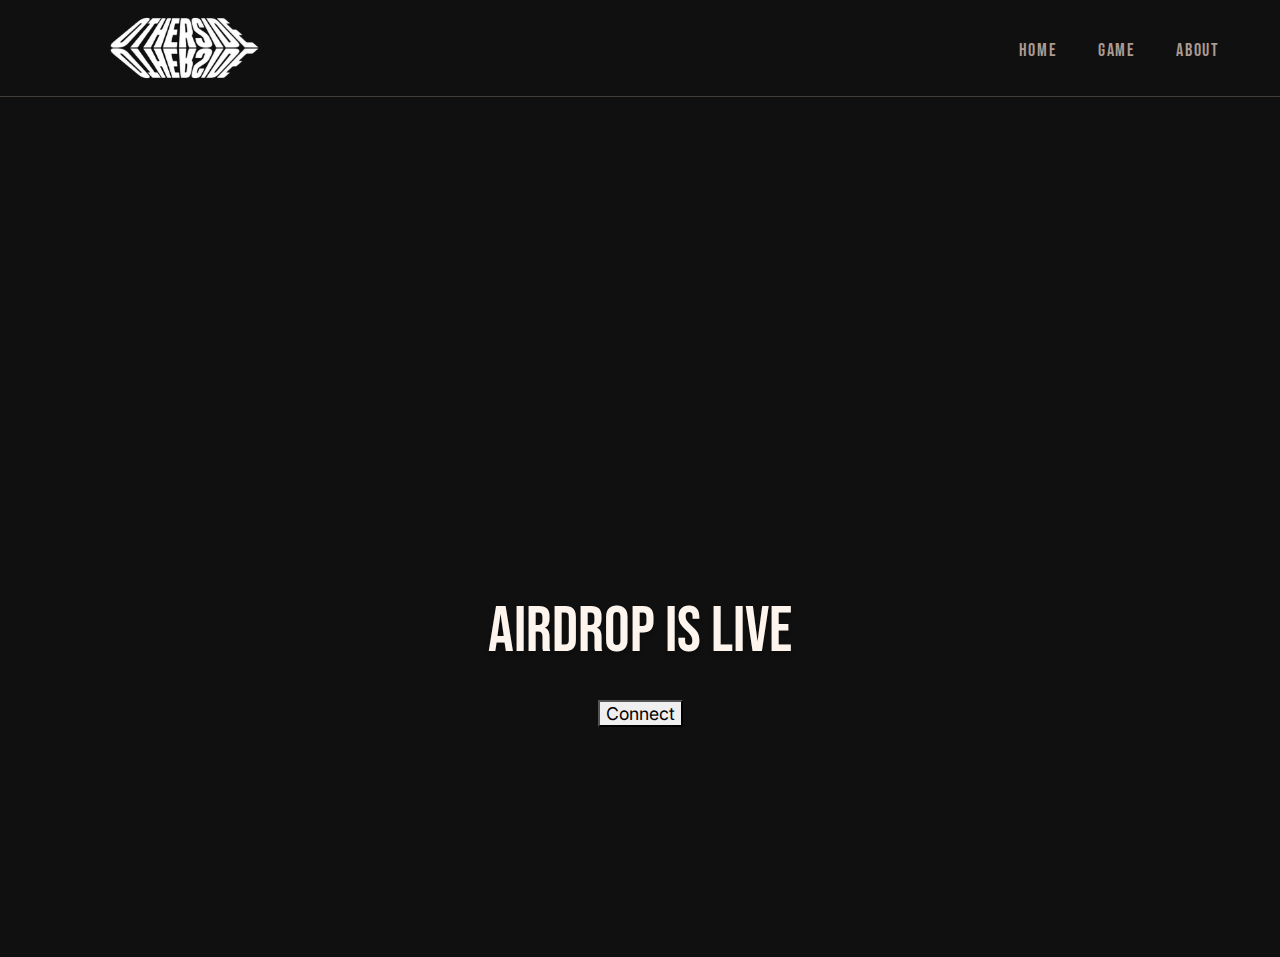
==== commit 7035d049: "Add files via upload" ====
--- a/index.html
+++ b/index.html
@@ -84,37 +84,6 @@
         </video>
         <main>
             <section class="hero anim-fade-trigger">
-                <!-- <div class="swiper_top_banner swiper-initialized swiper-horizontal swiper-pointer-events swiper-backface-hidden">
-                    <div class="swiper-wrapper" style="transform: translate3d(-6231px, 0px, 0px); transition-duration: 0ms;" id="swiper-wrapper-d2cc759e100c0977f" aria-live="off">
-                        <div class="swiper-slide swiper-slide-duplicate swiper-slide-duplicate-next" data-swiper-slide-index="3" style="width: 1903px;" role="group" aria-label="4 / 4">
-                            <img src="metalands_files/custom_4.png" alt="">
-                        </div>
-                        <div class="swiper-slide" data-swiper-slide-index="0" style="width: 1903px;" role="group" aria-label="1 / 4">
-                            <img src="metalands_files/custom_1.png" alt="">
-                        </div>
-                        <div class="swiper-slide swiper-slide-prev" data-swiper-slide-index="1" style="width: 1903px;" role="group" aria-label="2 / 4">
-                            <video autoplay loop muted playsinline>
-                                <source src="./custom/media/vids/bg.mp4" type="video/mp4">
-                                Your browser does not support the video tag.
-                            </video>
-                            <img src="metalands_files/custom_2.png" alt="">
-                        </div>
-                        <div class="swiper-slide swiper-slide-active" data-swiper-slide-index="2" style="width: 1903px;" role="group" aria-label="3 / 4">
-                            <img src="metalands_files/custom_3_002.png" alt="">
-                        </div>
-                        <div class="swiper-slide swiper-slide-next" data-swiper-slide-index="3" style="width: 1903px;" role="group" aria-label="4 / 4">
-                            <img src="metalands_files/custom_4.png" alt="">
-                        </div>
-                        <div class="swiper-slide swiper-slide-duplicate" data-swiper-slide-index="0" style="width: 1903px;" role="group" aria-label="1 / 4">
-                            <img src="metalands_files/custom_1.png" alt="">
-                        </div>
-                    </div>
-                    <div class="swiper-pagination swiper-pagination-clickable swiper-pagination-bullets swiper-pagination-horizontal"><span class="swiper-pagination-bullet" tabindex="0" role="button" aria-label="Go to slide 1"></span><span class="swiper-pagination-bullet" tabindex="0" role="button" aria-label="Go to slide 2"></span><span class="swiper-pagination-bullet swiper-pagination-bullet-active" tabindex="0" role="button" aria-label="Go to slide 3" aria-current="true"></span><span class="swiper-pagination-bullet" tabindex="0" role="button" aria-label="Go to slide 4"></span></div>
-                    <div class="swiper-scrollbar">
-                        <div class="swiper-scrollbar-drag" style="width: 317.167px; transform: translate3d(1038.5px, 0px, 0px); transition-duration: 0ms;"></div>
-                    </div>
-                    <span class="swiper-notification" aria-live="assertive" aria-atomic="true"></span>
-                </div> -->
                 <div class="container anim-fade-trigger" style="z-index:3">
                     <div class="hero__container anim-fade-reveal" style="opacity: 1; visibility: inherit;">
                         <div class="hero__left">
--- a/custom/css/main.css
+++ b/custom/css/main.css
@@ -1,18 +1,9 @@
-.hero__left {
-    margin-bottom: 10rem;
-}
-
-.custom-btn {
-    border: 1px solid rgba(255, 255, 255, 0.314);
-    background-color: rgba(0, 0, 0, 0.461);
-    color: white;
-    font-weight: bold;
-    border-radius: 7px;
-    height: 3rem;
-    width: 13rem;
-}
-
-.custom-btn:hover {
-    cursor: pointer;
-    background-color: rgba(255, 255, 255, 0.306);
-}
+@import "https://fonts.googleapis.com/css2?family=Bebas+Neue&family=Inter:wght@400;500;700";@font-face{font-family:swiper-icons;src:url("data:application/font-woff;charset=utf-8;base64, [base64]//wADZ2x5ZgAAAywAAADMAAAD2MHtryVoZWFkAAABbAAAADAAAAA2E2+eoWhoZWEAAAGcAAAAHwAAACQC9gDzaG10eAAAAigAAAAZAAAArgJkABFsb2NhAAAC0AAAAFoAAABaFQAUGG1heHAAAAG8AAAAHwAAACAAcABAbmFtZQAAA/gAAAE5AAACXvFdBwlwb3N0AAAFNAAAAGIAAACE5s74hXjaY2BkYGAAYpf5Hu/j+W2+MnAzMYDAzaX6QjD6/4//Bxj5GA8AuRwMYGkAPywL13jaY2BkYGA88P8Agx4j+/8fQDYfA1AEBWgDAIB2BOoAeNpjYGRgYNBh4GdgYgABEMnIABJzYNADCQAACWgAsQB42mNgYfzCOIGBlYGB0YcxjYGBwR1Kf2WQZGhhYGBiYGVmgAFGBiQQkOaawtDAoMBQxXjg/wEGPcYDDA4wNUA2CCgwsAAAO4EL6gAAeNpj2M0gyAACqxgGNWBkZ2D4/wMA+xkDdgAAAHjaY2BgYGaAYBkGRgYQiAHyGMF8FgYHIM3DwMHABGQrMOgyWDLEM1T9/w8UBfEMgLzE////P/5//f/V/xv+r4eaAAeMbAxwIUYmIMHEgKYAYjUcsDAwsLKxc3BycfPw8jEQA/[base64]/uznmfPFBNODM2K7MTQ45YEAZqGP81AmGGcF3iPqOop0r1SPTaTbVkfUe4HXj97wYE+yNwWYxwWu4v1ugWHgo3S1XdZEVqWM7ET0cfnLGxWfkgR42o2PvWrDMBSFj/IHLaF0zKjRgdiVMwScNRAoWUoH78Y2icB/yIY09An6AH2Bdu/UB+yxopYshQiEvnvu0dURgDt8QeC8PDw7Fpji3fEA4z/PEJ6YOB5hKh4dj3EvXhxPqH/SKUY3rJ7srZ4FZnh1PMAtPhwP6fl2PMJMPDgeQ4rY8YT6Gzao0eAEA409DuggmTnFnOcSCiEiLMgxCiTI6Cq5DZUd3Qmp10vO0LaLTd2cjN4fOumlc7lUYbSQcZFkutRG7g6JKZKy0RmdLY680CDnEJ+UMkpFFe1RN7nxdVpXrC4aTtnaurOnYercZg2YVmLN/d/gczfEimrE/fs/bOuq29Zmn8tloORaXgZgGa78yO9/cnXm2BpaGvq25Dv9S4E9+5SIc9PqupJKhYFSSl47+Qcr1mYNAAAAeNptw0cKwkAAAMDZJA8Q7OUJvkLsPfZ6zFVERPy8qHh2YER+3i/BP83vIBLLySsoKimrqKqpa2hp6+jq6RsYGhmbmJqZSy0sraxtbO3sHRydnEMU4uR6yx7JJXveP7WrDycAAAAAAAH//wACeNpjYGRgYOABYhkgZgJCZgZNBkYGLQZtIJsFLMYAAAw3ALgAeNolizEKgDAQBCchRbC2sFER0YD6qVQiBCv/H9ezGI6Z5XBAw8CBK/m5iQQVauVbXLnOrMZv2oLdKFa8Pjuru2hJzGabmOSLzNMzvutpB3N42mNgZGBg4GKQYzBhYMxJLMlj4GBgAYow/P/PAJJhLM6sSoWKfWCAAwDAjgbRAAB42mNgYGBkAIIbCZo5IPrmUn0hGA0AO8EFTQAA") format("woff");font-weight:400;font-style:normal}:root{--swiper-theme-color: #007aff
+}.swiper-container{margin-left:auto;margin-right:auto;position:relative;overflow:hidden;list-style:none;padding:0;z-index:1}.swiper-container-vertical>.swiper-wrapper{-webkit-box-orient:vertical;-webkit-box-direction:normal;-ms-flex-direction:column;flex-direction:column}.swiper-wrapper{position:relative;width:100%;height:100%;z-index:1;display:-webkit-box;display:-ms-flexbox;display:flex;-webkit-transition-property:-webkit-transform;transition-property:-webkit-transform;transition-property:transform;transition-property:transform,-webkit-transform;-webkit-box-sizing:content-box;box-sizing:content-box}.swiper-container-android .swiper-slide,.swiper-wrapper{-webkit-transform:translate3d(0px,0,0);transform:translate3d(0px,0,0)}.swiper-container-multirow>.swiper-wrapper{-ms-flex-wrap:wrap;flex-wrap:wrap}.swiper-container-multirow-column>.swiper-wrapper{-ms-flex-wrap:wrap;flex-wrap:wrap;-webkit-box-orient:vertical;-webkit-box-direction:normal;-ms-flex-direction:column;flex-direction:column}.swiper-container-free-mode>.swiper-wrapper{-webkit-transition-timing-function:ease-out;transition-timing-function:ease-out;margin:0 auto}.swiper-container-pointer-events{-ms-touch-action:pan-y;touch-action:pan-y}.swiper-container-pointer-events.swiper-container-vertical{-ms-touch-action:pan-x;touch-action:pan-x}.swiper-slide{-ms-flex-negative:0;flex-shrink:0;width:100%;height:100%;position:relative;-webkit-transition-property:-webkit-transform;transition-property:-webkit-transform;transition-property:transform;transition-property:transform,-webkit-transform}.swiper-slide-invisible-blank{visibility:hidden}.swiper-container-autoheight,.swiper-container-autoheight .swiper-slide{height:auto}.swiper-container-autoheight .swiper-wrapper{-webkit-box-align:start;-ms-flex-align:start;align-items:flex-start;-webkit-transition-property:height,-webkit-transform;transition-property:height,-webkit-transform;transition-property:transform,height;transition-property:transform,height,-webkit-transform}.swiper-container-3d{-webkit-perspective:1200px;perspective:1200px}.swiper-container-3d .swiper-wrapper,.swiper-container-3d .swiper-slide,.swiper-container-3d .swiper-slide-shadow-left,.swiper-container-3d .swiper-slide-shadow-right,.swiper-container-3d .swiper-slide-shadow-top,.swiper-container-3d .swiper-slide-shadow-bottom,.swiper-container-3d .swiper-cube-shadow{-webkit-transform-style:preserve-3d;transform-style:preserve-3d}.swiper-container-3d .swiper-slide-shadow-left,.swiper-container-3d .swiper-slide-shadow-right,.swiper-container-3d .swiper-slide-shadow-top,.swiper-container-3d .swiper-slide-shadow-bottom{position:absolute;left:0;top:0;width:100%;height:100%;pointer-events:none;z-index:10}.swiper-container-3d .swiper-slide-shadow-left{background-image:-webkit-gradient(linear,right top,left top,from(rgba(0,0,0,0.5)),to(rgba(0,0,0,0)));background-image:linear-gradient(to left,rgba(0,0,0,0.5),rgba(0,0,0,0))}.swiper-container-3d .swiper-slide-shadow-right{background-image:-webkit-gradient(linear,left top,right top,from(rgba(0,0,0,0.5)),to(rgba(0,0,0,0)));background-image:linear-gradient(to right,rgba(0,0,0,0.5),rgba(0,0,0,0))}.swiper-container-3d .swiper-slide-shadow-top{background-image:-webkit-gradient(linear,left bottom,left top,from(rgba(0,0,0,0.5)),to(rgba(0,0,0,0)));background-image:linear-gradient(to top,rgba(0,0,0,0.5),rgba(0,0,0,0))}.swiper-container-3d .swiper-slide-shadow-bottom{background-image:-webkit-gradient(linear,left top,left bottom,from(rgba(0,0,0,0.5)),to(rgba(0,0,0,0)));background-image:linear-gradient(to bottom,rgba(0,0,0,0.5),rgba(0,0,0,0))}.swiper-container-css-mode>.swiper-wrapper{overflow:auto;scrollbar-width:none;-ms-overflow-style:none}.swiper-container-css-mode>.swiper-wrapper::-webkit-scrollbar{display:none}.swiper-container-css-mode>.swiper-wrapper>.swiper-slide{scroll-snap-align:start start}.swiper-container-horizontal.swiper-container-css-mode>.swiper-wrapper{-ms-scroll-snap-type:x mandatory;scroll-snap-type:x mandatory}.swiper-container-vertical.swiper-container-css-mode>.swiper-wrapper{-ms-scroll-snap-type:y mandatory;scroll-snap-type:y mandatory}:root{--swiper-navigation-size: 44px
+}.swiper-button-prev,.swiper-button-next{position:absolute;top:50%;width:calc(var(--swiper-navigation-size)/44 * 27);height:var(--swiper-navigation-size);margin-top:calc(0px - (var(--swiper-navigation-size)/2));z-index:10;cursor:pointer;display:-webkit-box;display:-ms-flexbox;display:flex;-webkit-box-align:center;-ms-flex-align:center;align-items:center;-webkit-box-pack:center;-ms-flex-pack:center;justify-content:center;color:var(--swiper-navigation-color,var(--swiper-theme-color))}.swiper-button-prev.swiper-button-disabled,.swiper-button-next.swiper-button-disabled{opacity:.35;cursor:auto;pointer-events:none}.swiper-button-prev:after,.swiper-button-next:after{font-family:swiper-icons;font-size:var(--swiper-navigation-size);text-transform:none!important;letter-spacing:0;text-transform:none;font-variant:initial;line-height:1}.swiper-button-prev,.swiper-container-rtl .swiper-button-next{left:10px;right:auto}.swiper-button-prev:after,.swiper-container-rtl .swiper-button-next:after{content:'prev'}.swiper-button-next,.swiper-container-rtl .swiper-button-prev{right:10px;left:auto}.swiper-button-next:after,.swiper-container-rtl .swiper-button-prev:after{content:'next'}.swiper-button-prev.swiper-button-white,.swiper-button-next.swiper-button-white{--swiper-navigation-color: #ffffff
+}.swiper-button-prev.swiper-button-black,.swiper-button-next.swiper-button-black{--swiper-navigation-color: #000000
+}.swiper-button-lock{display:none}.swiper-pagination{position:absolute;text-align:center;-webkit-transition:300ms opacity;transition:300ms opacity;-webkit-transform:translate3d(0,0,0);transform:translate3d(0,0,0);z-index:10}.swiper-pagination.swiper-pagination-hidden{opacity:0}.swiper-pagination-fraction,.swiper-pagination-custom,.swiper-container-horizontal>.swiper-pagination-bullets{bottom:10px;left:0;width:100%}.swiper-pagination-bullets-dynamic{overflow:hidden;font-size:0}.swiper-pagination-bullets-dynamic .swiper-pagination-bullet{-webkit-transform:scale(.33);transform:scale(.33);position:relative}.swiper-pagination-bullets-dynamic .swiper-pagination-bullet-active{-webkit-transform:scale(1);transform:scale(1)}.swiper-pagination-bullets-dynamic .swiper-pagination-bullet-active-main{-webkit-transform:scale(1);transform:scale(1)}.swiper-pagination-bullets-dynamic .swiper-pagination-bullet-active-prev{-webkit-transform:scale(.66);transform:scale(.66)}.swiper-pagination-bullets-dynamic .swiper-pagination-bullet-active-prev-prev{-webkit-transform:scale(.33);transform:scale(.33)}.swiper-pagination-bullets-dynamic .swiper-pagination-bullet-active-next{-webkit-transform:scale(.66);transform:scale(.66)}.swiper-pagination-bullets-dynamic .swiper-pagination-bullet-active-next-next{-webkit-transform:scale(.33);transform:scale(.33)}.swiper-pagination-bullet{width:8px;height:8px;display:inline-block;border-radius:50%;background:#000;opacity:.2}button.swiper-pagination-bullet{border:none;margin:0;padding:0;-webkit-box-shadow:none;box-shadow:none;-webkit-appearance:none;appearance:none}.swiper-pagination-clickable .swiper-pagination-bullet{cursor:pointer}.swiper-pagination-bullet:only-child{display:none!important}.swiper-pagination-bullet-active{opacity:1;background:var(--swiper-pagination-color,var(--swiper-theme-color))}.swiper-container-vertical>.swiper-pagination-bullets{right:10px;top:50%;-webkit-transform:translate3d(0px,-50%,0);transform:translate3d(0px,-50%,0)}.swiper-container-vertical>.swiper-pagination-bullets .swiper-pagination-bullet{margin:6px 0;display:block}.swiper-container-vertical>.swiper-pagination-bullets.swiper-pagination-bullets-dynamic{top:50%;-webkit-transform:translateY(-50%);transform:translateY(-50%);width:8px}.swiper-container-vertical>.swiper-pagination-bullets.swiper-pagination-bullets-dynamic .swiper-pagination-bullet{display:inline-block;-webkit-transition:200ms top,200ms -webkit-transform;transition:200ms top,200ms -webkit-transform;transition:200ms transform,200ms top;transition:200ms transform,200ms top,200ms -webkit-transform}.swiper-container-horizontal>.swiper-pagination-bullets .swiper-pagination-bullet{margin:0 4px}.swiper-container-horizontal>.swiper-pagination-bullets.swiper-pagination-bullets-dynamic{left:50%;-webkit-transform:translateX(-50%);transform:translateX(-50%);white-space:nowrap}.swiper-container-horizontal>.swiper-pagination-bullets.swiper-pagination-bullets-dynamic .swiper-pagination-bullet{-webkit-transition:200ms left,200ms -webkit-transform;transition:200ms left,200ms -webkit-transform;transition:200ms transform,200ms left;transition:200ms transform,200ms left,200ms -webkit-transform}.swiper-container-horizontal.swiper-container-rtl>.swiper-pagination-bullets-dynamic .swiper-pagination-bullet{-webkit-transition:200ms right,200ms -webkit-transform;transition:200ms right,200ms -webkit-transform;transition:200ms transform,200ms right;transition:200ms transform,200ms right,200ms -webkit-transform}.swiper-pagination-progressbar{background:rgba(0,0,0,.25);position:absolute}.swiper-pagination-progressbar .swiper-pagination-progressbar-fill{background:var(--swiper-pagination-color,var(--swiper-theme-color));position:absolute;left:0;top:0;width:100%;height:100%;-webkit-transform:scale(0);transform:scale(0);-webkit-transform-origin:left top;transform-origin:left top}.swiper-container-rtl .swiper-pagination-progressbar .swiper-pagination-progressbar-fill{-webkit-transform-origin:right top;transform-origin:right top}.swiper-container-horizontal>.swiper-pagination-progressbar,.swiper-container-vertical>.swiper-pagination-progressbar.swiper-pagination-progressbar-opposite{width:100%;height:4px;left:0;top:0}.swiper-container-vertical>.swiper-pagination-progressbar,.swiper-container-horizontal>.swiper-pagination-progressbar.swiper-pagination-progressbar-opposite{width:4px;height:100%;left:0;top:0}.swiper-pagination-white{--swiper-pagination-color: #ffffff
+}.swiper-pagination-black{--swiper-pagination-color: #000000
+}.swiper-pagination-lock{display:none}.swiper-scrollbar{border-radius:10px;position:relative;-ms-touch-action:none;background:rgba(0,0,0,.1)}.swiper-container-horizontal>.swiper-scrollbar{position:absolute;left:1%;bottom:3px;z-index:50;height:5px;width:98%}.swiper-container-vertical>.swiper-scrollbar{position:absolute;right:3px;top:1%;z-index:50;width:5px;height:98%}.swiper-scrollbar-drag{height:100%;width:100%;position:relative;background:rgba(0,0,0,.5);border-radius:10px;left:0;top:0}.swiper-scrollbar-cursor-drag{cursor:move}.swiper-scrollbar-lock{display:none}.swiper-zoom-container{width:100%;height:100%;display:-webkit-box;display:-ms-flexbox;display:flex;-webkit-box-pack:center;-ms-flex-pack:center;justify-content:center;-webkit-box-align:center;-ms-flex-align:center;align-items:center;text-align:center}.swiper-zoom-container>img,.swiper-zoom-container>svg,.swiper-zoom-container>canvas{max-width:100%;max-height:100%;-o-object-fit:contain;object-fit:contain}.swiper-slide-zoomed{cursor:move}.swiper-lazy-preloader{width:42px;height:42px;position:absolute;left:50%;top:50%;margin-left:-21px;margin-top:-21px;z-index:10;-webkit-transform-origin:50%;transform-origin:50%;-webkit-animation:swiper-preloader-spin 1s infinite linear;animation:swiper-preloader-spin 1s infinite linear;-webkit-box-sizing:border-box;box-sizing:border-box;border:4px solid var(--swiper-preloader-color,var(--swiper-theme-color));border-radius:50%;border-top-color:transparent}.swiper-lazy-preloader-white{--swiper-preloader-color: #fff
+}.swiper-lazy-preloader-black{--swiper-preloader-color: #000
+}@-webkit-keyframes swiper-preloader-spin{100%{-webkit-transform:rotate(360deg);transform:rotate(360deg)}}@keyframes swiper-preloader-spin{100%{-webkit-transform:rotate(360deg);transform:rotate(360deg)}}.swiper-container .swiper-notification{position:absolute;left:0;top:0;pointer-events:none;opacity:0;z-index:-1000}.swiper-container-fade.swiper-container-free-mode .swiper-slide{-webkit-transition-timing-function:ease-out;transition-timing-function:ease-out}.swiper-container-fade .swiper-slide{pointer-events:none;-webkit-transition-property:opacity;transition-property:opacity}.swiper-container-fade .swiper-slide .swiper-slide{pointer-events:none}.swiper-container-fade .swiper-slide-active,.swiper-container-fade .swiper-slide-active .swiper-slide-active{pointer-events:auto}.swiper-container-cube{overflow:visible}.swiper-container-cube .swiper-slide{pointer-events:none;-webkit-backface-visibility:hidden;backface-visibility:hidden;z-index:1;visibility:hidden;-webkit-transform-origin:0 0;transform-origin:0 0;width:100%;height:100%}.swiper-container-cube .swiper-slide .swiper-slide{pointer-events:none}.swiper-container-cube.swiper-container-rtl .swiper-slide{-webkit-transform-origin:100% 0;transform-origin:100% 0}.swiper-container-cube .swiper-slide-active,.swiper-container-cube .swiper-slide-active .swiper-slide-active{pointer-events:auto}.swiper-container-cube .swiper-slide-active,.swiper-container-cube .swiper-slide-next,.swiper-container-cube .swiper-slide-prev,.swiper-container-cube .swiper-slide-next+.swiper-slide{pointer-events:auto;visibility:visible}.swiper-container-cube .swiper-slide-shadow-top,.swiper-container-cube .swiper-slide-shadow-bottom,.swiper-container-cube .swiper-slide-shadow-left,.swiper-container-cube .swiper-slide-shadow-right{z-index:0;-webkit-backface-visibility:hidden;backface-visibility:hidden}.swiper-container-cube .swiper-cube-shadow{position:absolute;left:0;bottom:0;width:100%;height:100%;opacity:.6;z-index:0}.swiper-container-cube .swiper-cube-shadow:before{content:'';background:#000;position:absolute;left:0;top:0;bottom:0;right:0;-webkit-filter:blur(50px);filter:blur(50px)}.swiper-container-flip{overflow:visible}.swiper-container-flip .swiper-slide{pointer-events:none;-webkit-backface-visibility:hidden;backface-visibility:hidden;z-index:1}.swiper-container-flip .swiper-slide .swiper-slide{pointer-events:none}.swiper-container-flip .swiper-slide-active,.swiper-container-flip .swiper-slide-active .swiper-slide-active{pointer-events:auto}.swiper-container-flip .swiper-slide-shadow-top,.swiper-container-flip .swiper-slide-shadow-bottom,.swiper-container-flip .swiper-slide-shadow-left,.swiper-container-flip .swiper-slide-shadow-right{z-index:0;-webkit-backface-visibility:hidden;backface-visibility:hidden}*,*::before,*::after{-webkit-box-sizing:border-box;box-sizing:border-box}.container{width:100%;max-width:85.5rem;padding:0 5rem;margin:0 auto}@media screen and (max-width:1024px){.container{max-width:46.5rem}}@media screen and (max-width:767px){.container{max-width:37.5rem;padding-right:1.25rem;padding-left:1.25rem}}.container--full{max-width:100%;padding:0 2.5rem}@media screen and (max-width:1024px){.container--full{max-width:100%}}@media screen and (max-width:767px){.container--full{max-width:100%;padding:0 1.25rem}}html,body,div,span,applet,object,iframe,h1,h2,h3,h4,h5,h6,p,blockquote,pre,a,abbr,acronym,address,big,cite,code,del,dfn,em,img,ins,kbd,q,s,samp,small,strike,strong,sub,sup,tt,var,b,u,i,center,dl,dt,dd,ol,ul,li,fieldset,form,label,legend,table,caption,tbody,tfoot,thead,tr,th,td,article,aside,canvas,details,embed,figure,figcaption,footer,header,hgroup,menu,nav,output,ruby,section,summary,time,mark,audio,video{margin:0;padding:0;border:0;font-size:100%;vertical-align:baseline}article,aside,details,figcaption,figure,footer,header,hgroup,menu,nav,section{display:block}body{line-height:1}ol,ul{list-style:none}blockquote,q{quotes:none}blockquote::before,blockquote::after,q::before,q::after{content:"";content:none}table{border-collapse:collapse;border-spacing:0}*{-webkit-box-sizing:border-box;box-sizing:border-box}input,textarea,button{border-radius:0;-webkit-appearance:none}textarea:focus,input:focus,select:focus,button:focus{outline:0}a{text-decoration:none}.cf::before,.cf::after{content:"";display:table}.cf::after{clear:both}.cf{*zoom:1}::-webkit-input-placeholder{color:inherit}::-moz-placeholder{color:inherit}:-ms-input-placeholder{color:inherit}img{height:auto;max-width:100%}*,*::before,*::after{-webkit-box-sizing:border-box;box-sizing:border-box;font-family:inter,sans-serif;-webkit-font-smoothing:antialiased;-moz-osx-font-smoothing:grayscale;text-rendering:optimizeLegibility}::selection{color:#fdf4ee;background:#4151b1}body{font-family:inter,sans-serif;background-color:#141212}@media screen and (max-width:1024px){body.is-hidden-tablet{overflow:hidden}}body.is-loading{overflow:hidden}main{padding:6.6875rem 0 0;overflow:hidden}@media screen and (max-width:767px){main{padding:5.0625rem 0 0}}svg,img{display:block;width:100%;height:auto}.center{text-align:center}.anim-fade-reveal{opacity:0}a[x-apple-data-detectors]{color:inherit!important;text-decoration:none!important;font-size:inherit!important;font-family:inherit!important;font-weight:inherit!important;line-height:inherit!important}h1,h2,h3,h4,h5,h6{font-family:bebas neue;color:#fdf4ee}h1 span,h2 span,h3 span,h4 span,h5 span,h6 span{font-family:bebas neue}h1,.h1{font-size:4rem;line-height:1;font-weight:500;font-family:bebas neue}@media screen and (max-width:767px){h1,.h1{font-size:3rem;line-height:3rem}}h2,.h2{font-size:4rem;line-height:4rem;letter-spacing:.1em;font-weight:500;font-family:bebas neue}@media screen and (max-width:767px){h2,.h2{font-size:2rem;line-height:2.25rem}}h3,.h3{font-size:1.5rem;line-height:2rem;letter-spacing:.1em;font-weight:500;font-family:bebas neue}@media screen and (max-width:767px){h3,.h3{font-size:1rem;line-height:1.25rem}}.label{color:#4151b1;font-size:1.875rem;line-height:2rem;margin:0 0 1rem;font-weight:500;font-family:bebas neue}@media screen and (max-width:767px){.label{margin:0 0 .5rem}}.subtitle{font-size:1.25rem;line-height:1.75rem}@media screen and (max-width:767px){.subtitle{font-size:1rem;line-height:1.75rem}}p{color:#bbb1ab;font-weight:400;font-size:1rem;line-height:1.5rem}@media screen and (max-width:767px){p{font-size:.875rem;line-height:1.25rem}}.btn-wrap{display:-webkit-box;display:-ms-flexbox;display:flex;-webkit-box-align:center;-ms-flex-align:center;align-items:center}@media screen and (max-width:767px){.btn-wrap{-webkit-box-orient:vertical;-webkit-box-direction:normal;-ms-flex-direction:column;flex-direction:column}}.btn-wrap .btn{margin:0 3rem 0 0}@media screen and (max-width:767px){.btn-wrap .btn{margin:0 0 1.5rem}}.btn-wrap .btn:nth-last-child(1){margin:0}.btn-wrap--center{-webkit-box-pack:center;-ms-flex-pack:center;justify-content:center}.btn{padding:1.1875rem 3.5rem 1.0625rem;background:#4151b1;border-radius:2px;color:#151111;font-family:bebas neue;font-weight:500;letter-spacing:.1em;display:-webkit-box;display:-ms-flexbox;display:flex;-webkit-box-align:center;-ms-flex-align:center;align-items:center;-webkit-box-pack:center;-ms-flex-pack:center;justify-content:center;position:relative;cursor:pointer;border:none}.btn:hover .btn__tooltip{visibility:visible;opacity:1;-webkit-transform:translateY(calc(100% + 13px)) translateX(-50%);transform:translateY(calc(100% + 13px)) translateX(-50%)}.btn__tooltip{position:absolute;left:50%;bottom:0;padding:.25rem .5rem .125rem;background-color:#4151b1;border-radius:.125rem;color:#fdf4ee;font-family:bebas neue;font-size:14px;line-height:18px;text-align:center;letter-spacing:.1em;white-space:nowrap;opacity:0;-webkit-transform:translateY(calc(100% + 16px)) translateX(-50%);transform:translateY(calc(100% + 16px)) translateX(-50%);-webkit-transition:visibility .3s cubic-bezier(.25,.46,.45,.94),transform .3s cubic-bezier(.25,.46,.45,.94),opacity .3s cubic-bezier(.25,.46,.45,.94);-webkit-transition:visibility .3s cubic-bezier(.25,.46,.45,.94),opacity .3s cubic-bezier(.25,.46,.45,.94),-webkit-transform .3s cubic-bezier(.25,.46,.45,.94);transition:visibility .3s cubic-bezier(.25,.46,.45,.94),opacity .3s cubic-bezier(.25,.46,.45,.94),-webkit-transform .3s cubic-bezier(.25,.46,.45,.94);transition:visibility .3s cubic-bezier(.25,.46,.45,.94),transform .3s cubic-bezier(.25,.46,.45,.94),opacity .3s cubic-bezier(.25,.46,.45,.94);transition:visibility .3s cubic-bezier(.25,.46,.45,.94),transform .3s cubic-bezier(.25,.46,.45,.94),opacity .3s cubic-bezier(.25,.46,.45,.94),-webkit-transform .3s cubic-bezier(.25,.46,.45,.94);pointer-events:none;-webkit-backface-visibility:hidden;backface-visibility:hidden;display:block;visibility:hidden}.btn__tooltip svg{height:.9375rem;position:absolute;left:50%;top:-.5rem;-webkit-transform:translateX(-50%);transform:translateX(-50%)}@media screen and (max-width:767px){.btn{width:100%}}.btn--orange{background-image:url(../static/0aa8f370aeef33ce92dda849e839381d.png);background-size:100% 100%;background-repeat:no-repeat;background-color:#4151b1;-webkit-transition:background-color .3s cubic-bezier(.25,.46,.45,.94);transition:background-color .3s cubic-bezier(.25,.46,.45,.94);color:#fff}.btn--orange:hover{background-color:#6377ef}.btn--small{padding:1.25rem 2.5rem}.btn--outline{background-size:100% 100%;background-repeat:no-repeat;background-color:transparent;border:solid 2px #4151b1;border-radius:12px;color:#fdf4ee;-webkit-transition:background-color .3s cubic-bezier(.25,.46,.45,.94);transition:background-color .3s cubic-bezier(.25,.46,.45,.94)}.btn--outline:hover{background-color:#4151b1}.btn--link{padding:.25rem 0;background-color:transparent;color:#fdf4ee;position:relative;overflow:hidden;border-radius:0}@media screen and (max-width:767px){.btn--link{width:auto}}.btn--link:hover::after{-webkit-animation:link-after .3s ease-in-out forwards;animation:link-after .3s ease-in-out forwards}.btn--link:hover::before{-webkit-animation:link-before .3s ease-in-out forwards;animation:link-before .3s ease-in-out forwards;-webkit-animation-delay:.3s;animation-delay:.3s}@-webkit-keyframes link-after{0%{-webkit-transform:translateX(0%);transform:translateX(0%)}100%{-webkit-transform:translateX(101%);transform:translateX(101%)}}@keyframes link-after{0%{-webkit-transform:translateX(0%);transform:translateX(0%)}100%{-webkit-transform:translateX(101%);transform:translateX(101%)}}@-webkit-keyframes link-before{0%{-webkit-transform:translateX(-101%);transform:translateX(-101%)}100%{-webkit-transform:translateX(0%);transform:translateX(0%)}}@keyframes link-before{0%{-webkit-transform:translateX(-101%);transform:translateX(-101%)}100%{-webkit-transform:translateX(0%);transform:translateX(0%)}}.btn--link::before{content:"";position:absolute;left:0;bottom:0;width:100%;height:2px;background-color:#4151b1;-webkit-transform:translateX(-101%);transform:translateX(-101%);-webkit-transition:transform .3s cubic-bezier(.25,.46,.45,.94);-webkit-transition:-webkit-transform .3s cubic-bezier(.25,.46,.45,.94);transition:-webkit-transform .3s cubic-bezier(.25,.46,.45,.94);transition:transform .3s cubic-bezier(.25,.46,.45,.94);transition:transform .3s cubic-bezier(.25,.46,.45,.94),-webkit-transform .3s cubic-bezier(.25,.46,.45,.94)}.btn--link::after{content:"";position:absolute;left:0;bottom:0;width:100%;height:2px;background-color:#4151b1;-webkit-transform:translateX(0%);transform:translateX(0%);-webkit-transition:transform .3s cubic-bezier(.25,.46,.45,.94);-webkit-transition:-webkit-transform .3s cubic-bezier(.25,.46,.45,.94);transition:-webkit-transform .3s cubic-bezier(.25,.46,.45,.94);transition:transform .3s cubic-bezier(.25,.46,.45,.94);transition:transform .3s cubic-bezier(.25,.46,.45,.94),-webkit-transform .3s cubic-bezier(.25,.46,.45,.94)}.modal{position:fixed;left:0;top:0;width:100%;height:100%;z-index:100;-webkit-box-align:center;-ms-flex-align:center;align-items:center;-webkit-box-pack:center;-ms-flex-pack:center;justify-content:center;display:none;opacity:0;padding:2.5rem 5rem;overflow:auto}@media screen and (max-width:767px){.modal{padding:1.25rem}}.modal__close{background-color:transparent;position:absolute;right:0;top:0;-webkit-transform:translate(calc(100% + 8px),calc(-100% - 8px));transform:translate(calc(100% + 8px),calc(-100% - 8px));padding:0;border:none;cursor:pointer}@media screen and (max-width:767px){.modal__close{-webkit-transform:translate(4px,calc(-100% - 8px));transform:translate(4px,calc(-100% - 8px))}}.modal__close svg{width:1.5rem;height:auto}.modal__overlay{background-color:#101010;position:absolute;left:0;top:0;width:100%;height:100%;opacity:.4}.modal__content{max-width:55rem;position:relative;margin:auto}.modal__content::after{content:"";padding-bottom:56.25%}.modal__content video{width:100%;display:block}.modal-scavanger{position:fixed;left:0;top:0;width:100%;height:100%;z-index:100;-webkit-box-align:center;-ms-flex-align:center;align-items:center;-webkit-box-pack:center;-ms-flex-pack:center;justify-content:center;display:none;opacity:0;padding:2.5rem 5rem;overflow:auto}@media screen and (max-width:767px){.modal-scavanger{padding:1.25rem}}.modal-scavanger__close{background-color:transparent;position:absolute;right:1.5rem;top:1.5rem;padding:0;border:none;cursor:pointer}@media screen and (max-width:767px){.modal-scavanger__close{right:1.25rem;top:1.25rem}}.modal-scavanger__close svg{width:1.5rem;height:auto}.modal-scavanger__overlay{background-color:#101010;position:absolute;left:0;top:0;width:100%;height:100%;opacity:.7}.modal-scavanger__content{max-width:49.5rem;width:100%;position:relative;margin:auto;border-radius:.25rem;background-color:#232020;padding:4rem}@media screen and (max-width:767px){.modal-scavanger__content{padding:2.5rem 1.25rem}}.modal-scavanger__content__wrap img{width:5.9375rem;height:auto}@media screen and (max-width:767px){.modal-scavanger__content__wrap img{width:4rem}}.modal-scavanger__content__wrap h3{margin:2.5rem 0 0;font-size:2.5rem;line-height:1}@media screen and (max-width:767px){.modal-scavanger__content__wrap h3{margin:1.5rem 0 0;font-size:2.25rem}}.modal-scavanger__content__wrap p{margin:1.5rem 0 0;font-weight:400;font-size:1.375rem;line-height:2.5rem}@media screen and (max-width:767px){.modal-scavanger__content__wrap p{font-size:1.125rem;line-height:1.75rem}}.modal-scavanger__content__wrap .btn-wrap{margin:4rem 0 0}@media screen and (max-width:767px){.modal-scavanger__content__wrap .btn-wrap{margin:2.625rem 0 0}}.modal-scavanger .modal-scavanger-card{display:none}.modal-scavanger .modal-scavanger-card.is-active{display:block}.header{position:fixed;left:0;top:0;width:100%;border-bottom:1px solid #433d39;z-index:100;background-color:#101010}.header__container{display:-webkit-box;display:-ms-flexbox;display:flex;padding:0 0;-webkit-box-pack:justify;-ms-flex-pack:justify;justify-content:space-between;-webkit-box-align:center;-ms-flex-align:center;align-items:center}@media screen and (max-width:767px){.header__container{padding:1.25rem 0}}.header__left img{height:6rem;width:auto}@media screen and (max-width:767px){.header__left img{height:1.8rem}}@media screen and (max-width:1024px){.header__center{display:none}}@media screen and (max-width:1024px){.header__right{display:-webkit-box;display:-ms-flexbox;display:flex;-webkit-box-align:center;-ms-flex-align:center;align-items:center}}@media screen and (max-width:767px){.header__right .btn-wrap{display:none}}.header__right .burger{display:none;height:3.25rem;width:3.25rem;border:none;border:solid 2px #4151b1;border-radius:8px;background-size:100% 100%;background-repeat:no-repeat;background-color:transparent;margin:0 0 0 1.5rem;-webkit-box-align:center;-ms-flex-align:center;align-items:center;-webkit-box-pack:center;-ms-flex-pack:center;justify-content:center;padding:0;cursor:pointer;-webkit-transition:background-color .3s cubic-bezier(.25,.46,.45,.94);transition:background-color .3s cubic-bezier(.25,.46,.45,.94);border-radius:.125rem;overflow:hidden}.header__right .burger:hover{background-color:#4151b1}@media screen and (max-width:1024px){.header__right .burger{display:-webkit-box;display:-ms-flexbox;display:flex}}@media screen and (max-width:767px){.header__right .burger{height:2.5rem;width:2.5rem}}.header__right .burger svg{width:1.5rem}.header__nav ul{display:-webkit-box;display:-ms-flexbox;display:flex;margin:.375rem 0 0}.header__nav ul li{padding:0 1.25rem}.header__nav ul li a{font-family:bebas neue;font-size:1.125rem;line-height:1;letter-spacing:.1em;color:#aa9a91;display:-webkit-box;display:-ms-flexbox;display:flex;-webkit-transition:color .3s cubic-bezier(.25,.46,.45,.94);transition:color .3s cubic-bezier(.25,.46,.45,.94);padding:.25rem 0;position:relative;overflow:hidden}.header__nav ul li a:hover{color:#fdf4ee}.header__nav ul li a:hover::after{-webkit-transform:translateX(0);transform:translateX(0)}.header__nav ul li a::after{content:"";position:absolute;left:0;bottom:0;width:100%;height:2px;background-color:#4151b1;-webkit-transform:translateX(-101%);transform:translateX(-101%);-webkit-transition:transform .3s cubic-bezier(.25,.46,.45,.94);-webkit-transition:-webkit-transform .3s cubic-bezier(.25,.46,.45,.94);transition:-webkit-transform .3s cubic-bezier(.25,.46,.45,.94);transition:transform .3s cubic-bezier(.25,.46,.45,.94);transition:transform .3s cubic-bezier(.25,.46,.45,.94),-webkit-transform .3s cubic-bezier(.25,.46,.45,.94)}.mobile-menu{position:fixed;left:0;top:0;width:100%;height:100%;z-index:200;background-image:url(../static/13ecd97c2675d841fa0ccd1c081232fb.png);background-size:cover;background-repeat:no-repeat;padding:2rem 2rem 0;display:-webkit-box;display:-ms-flexbox;display:flex;-webkit-box-orient:vertical;-webkit-box-direction:normal;-ms-flex-direction:column;flex-direction:column;-webkit-box-align:center;-ms-flex-align:center;align-items:center;-webkit-box-pack:center;-ms-flex-pack:center;justify-content:center;visibility:hidden;opacity:0;-webkit-transition:opacity .3s cubic-bezier(.25,.46,.45,.94),visibility .3s cubic-bezier(.25,.46,.45,.94);transition:opacity .3s cubic-bezier(.25,.46,.45,.94),visibility .3s cubic-bezier(.25,.46,.45,.94)}@media screen and (max-width:1024px){.mobile-menu.is-active{opacity:1;visibility:visible}}@media screen and (max-width:767px){.mobile-menu{-webkit-box-align:initial;-ms-flex-align:initial;align-items:initial;-webkit-box-pack:start;-ms-flex-pack:start;justify-content:flex-start}}.mobile-menu__close{position:absolute;right:2.5rem;top:1.6875rem;padding:.25rem;height:3.25rem;width:3.25rem;display:-webkit-box;display:-ms-flexbox;display:flex;-webkit-box-align:center;-ms-flex-align:center;align-items:center;-webkit-box-pack:center;-ms-flex-pack:center;justify-content:center}@media screen and (max-width:767px){.mobile-menu__close{height:2.5rem;width:2.5rem;right:1.25rem;top:1.25rem}}.mobile-menu__close svg{width:1.5rem}.mobile-menu__content{overflow:auto;-webkit-overflow-scrolling:touch}@media screen and (max-width:767px){.mobile-menu__content{-webkit-box-flex:1;-ms-flex:1;flex:1}}.mobile-menu__content ul{display:-webkit-box;display:-ms-flexbox;display:flex;-webkit-box-orient:vertical;-webkit-box-direction:normal;-ms-flex-direction:column;flex-direction:column;-webkit-box-align:center;-ms-flex-align:center;align-items:center}@media screen and (max-width:767px){.mobile-menu__content ul{-webkit-box-align:start;-ms-flex-align:start;align-items:flex-start}}.mobile-menu__content ul li{margin:0 0 1.5rem}.mobile-menu__content ul li:nth-last-child(1){margin:0}.mobile-menu__content ul li a{font-family:bebas neue;font-size:2rem;line-height:1;letter-spacing:.1em;color:#fdf4ee;display:-webkit-box;display:-ms-flexbox;display:flex;padding:.25rem 0;position:relative;overflow:hidden;-webkit-transition:color .3s cubic-bezier(.25,.46,.45,.94);transition:color .3s cubic-bezier(.25,.46,.45,.94)}.mobile-menu__content ul li a:hover::after{-webkit-transform:translateX(0);transform:translateX(0)}.mobile-menu__content ul li a::after{content:"";position:absolute;left:0;bottom:0;width:100%;height:2px;background-color:#4151b1;-webkit-transform:translateX(-101%);transform:translateX(-101%);-webkit-transition:transform .3s cubic-bezier(.25,.46,.45,.94);-webkit-transition:-webkit-transform .3s cubic-bezier(.25,.46,.45,.94);transition:-webkit-transform .3s cubic-bezier(.25,.46,.45,.94);transition:transform .3s cubic-bezier(.25,.46,.45,.94);transition:transform .3s cubic-bezier(.25,.46,.45,.94),-webkit-transform .3s cubic-bezier(.25,.46,.45,.94)}.mobile-menu__bottom{padding:2rem 0 3rem}.footer{z-index:99;position:relative;background-color:#141212}.footer__subscribe-wrap{position:relative;z-index:2}.footer__subscribe-wrap::after{content:"";position:absolute;left:0;top:50%;width:100%;height:50%;background-color:#101010;z-index:1}.footer__subscribe-wrap::before{content:"";position:absolute;left:0;top:calc(50% - 88px);width:100%;height:10.625rem;background-size:100% 100%;background-image:url(../static/6c2bc6d4db2c6a23e4b744ed7ee091bc.svg);z-index:2}@media screen and (max-width:767px){.footer__subscribe-wrap::before{height:5.3125rem;bottom:-2rem}}.footer__subscribe{padding:6.25rem;z-index:3;position:relative;background-color:#292626;background-image:url(../static/6f070f9005a5da412a4b721793be5c2b.png);border-radius:.125rem;background-size:100% 100%;background-repeat:no-repeat}@media screen and (max-width:1024px){.footer__subscribe{padding:6.25rem 2.125rem}}@media screen and (max-width:767px){.footer__subscribe{padding:5rem 1.5rem}}.footer__subscribe::before{content:"";position:absolute;left:0;top:0;height:14.8125rem;width:9.3125rem;background-image:url(../static/0658893073d7f64841a3427842cf00c8.png);background-size:contain;background-position:left top;z-index:-1}@media screen and (max-width:1024px){.footer__subscribe::before{height:14.8125rem;width:9.3125rem}}@media screen and (max-width:767px){.footer__subscribe::before{height:10.0625rem;width:6.3125rem}}.footer__subscribe::after{content:"";position:absolute;right:1px;bottom:1px;height:18.4375rem;width:21.1875rem;background-image:url(../static/b34a6e6b49208a8dfb34026fa557f055.png);background-size:contain;background-position:left top;z-index:-1}@media screen and (max-width:1024px){.footer__subscribe::after{height:13.0625rem;width:15rem}}@media screen and (max-width:767px){.footer__subscribe::after{height:9.75rem;width:11.1875rem}}@media screen and (max-width:1024px){.footer__subscribe h2{max-width:27.25rem;margin:0 auto}}.footer__content-wrap{background-color:#101010}.footer__content{padding:6.25rem 0 5rem;display:-webkit-box;display:-ms-flexbox;display:flex;-ms-flex-wrap:wrap;flex-wrap:wrap;-webkit-box-pack:justify;-ms-flex-pack:justify;justify-content:space-between;z-index:100;width:100%}@media screen and (max-width:767px){.footer__content{padding:3rem 0}}.footer__content__left{width:38.32781457%;padding-right:1.875rem}@media screen and (max-width:1024px){.footer__content__left{width:100%}}.footer__content__left img{height:3rem;width:auto}.footer__content__left p{font-size:1.125rem;line-height:2rem;margin:1.5rem 0 0}@media screen and (max-width:1024px){.footer__content__left p{max-width:35.875rem}}.footer__content__right{width:61.67218543%;display:-webkit-box;display:-ms-flexbox;display:flex;-webkit-box-pack:end;-ms-flex-pack:end;justify-content:flex-end}@media screen and (max-width:1024px){.footer__content__right{width:100%;margin:5rem 0 0;-webkit-box-pack:justify;-ms-flex-pack:justify;justify-content:space-between}}@media screen and (max-width:767px){.footer__content__right{-ms-flex-wrap:wrap;flex-wrap:wrap;margin:2.5rem 0 0}}.footer__content__block{margin:0 6.25rem 0 0}@media screen and (max-width:1024px){.footer__content__block{width:33.3333%;padding-right:20px;margin:0}}@media screen and (max-width:767px){.footer__content__block{width:50%;margin:0 0 2.25rem}}.footer__content__block:nth-last-child(1){margin:0}.footer__content__block h3{font-size:1.125rem;line-height:1;letter-spacing:.1em;color:#4151b1}.footer__content__block ul{margin:2rem 0 0}.footer__content__block ul li{margin:0 0 1rem}.footer__content__block ul li:nth-last-child(1){margin:0}.footer__content__block ul li a{color:#bbb1ab;font-size:1rem;line-height:2rem;-webkit-transition:color .3s cubic-bezier(.25,.46,.45,.94);transition:color .3s cubic-bezier(.25,.46,.45,.94);display:-webkit-box;display:-ms-flexbox;display:flex;-webkit-box-align:center;-ms-flex-align:center;align-items:center}.footer__content__block ul li a.disabled{opacity:.5;pointer-events:none}.footer__content__block ul li a svg{width:1rem;height:auto;margin:0 1rem 0 0}.footer__content__block ul li a svg path{fill:#bbb1ab;-webkit-transition:fill .3s cubic-bezier(.25,.46,.45,.94);transition:fill .3s cubic-bezier(.25,.46,.45,.94)}.footer__content__block ul li a:hover{color:#fff}.footer__content__block ul li a:hover svg path{fill:#fff}@media screen and (max-width:767px){.footer__content__block--social{margin:0;width:100%;padding-right:0}.footer__content__block--social ul{display:-webkit-box;display:-ms-flexbox;display:flex;-webkit-box-align:center;-ms-flex-align:center;align-items:center;-webkit-box-pack:justify;-ms-flex-pack:justify;justify-content:space-between}.footer__content__block--social ul li{margin:0}.footer__content__block--social ul li a svg{margin:0;width:1.5rem}.footer__content__block--social ul li a span{display:none}}.footer__content__bottom{width:100%;margin:1rem 0 0;display:-webkit-box;display:-ms-flexbox;display:flex;-webkit-box-pack:justify;-ms-flex-pack:justify;justify-content:space-between}@media screen and (max-width:1024px){.footer__content__bottom{margin:5rem 0 0;-webkit-box-orient:vertical;-webkit-box-direction:normal;-ms-flex-direction:column;flex-direction:column}}@media screen and (max-width:767px){.footer__content__bottom{margin:2.5rem 0 0}}.footer__content__bottom p{color:#bbb1ab;font-size:1rem;line-height:1.1875rem}@media screen and (max-width:1024px){.footer__content__bottom p{margin:0 0 1.5rem}.footer__content__bottom p:nth-last-child(1){margin:0}}@media screen and (max-width:767px){.footer__content__bottom p{max-width:16.3125rem;text-align:center;margin:0 auto 1.5rem;font-size:1rem;line-height:2rem}.footer__content__bottom p:nth-last-child(1){margin:0 auto}}.footer__content__bottom p a{color:#fff;font-weight:700}.footer #mc_embed_signup{margin:2.5rem 0 0;background-color:transparent}.footer #mc_embed_signup form{padding:0!important}.footer #mc_embed_signup form .btn{border:none;border-radius:.125rem;font-family:bebas neue;padding:1.1875rem 3.6875rem .9375rem;font-size:1.25rem;line-height:1.25rem;text-align:center;letter-spacing:.1em;margin:0}@media screen and (max-width:767px){.footer #mc_embed_signup form .btn{width:100%}}@media screen and (max-width:767px){.footer #mc_embed_signup{margin:1.5rem 0 0}}.footer #mc_embed_signup .subscribe-form{display:-webkit-box;display:-ms-flexbox;display:flex;-webkit-box-align:center;-ms-flex-align:center;align-items:center;-webkit-box-pack:center;-ms-flex-pack:center;justify-content:center}@media screen and (max-width:767px){.footer #mc_embed_signup .subscribe-form{-webkit-box-orient:vertical;-webkit-box-direction:normal;-ms-flex-direction:column;flex-direction:column}}.footer #mc_embed_signup .subscribe-form input[type=email]{padding:.8125rem 1.5rem;background:#0b0c10;border:1px solid #4d4d4d;-webkit-box-sizing:border-box;box-sizing:border-box;font-size:1rem;line-height:1.75rem;color:#bbb1ab;border-radius:0;margin:0 1rem 0 0;min-width:20.1875rem;-webkit-transition:color .3s cubic-bezier(.25,.46,.45,.94),border .3s cubic-bezier(.25,.46,.45,.94);transition:color .3s cubic-bezier(.25,.46,.45,.94),border .3s cubic-bezier(.25,.46,.45,.94)}.footer #mc_embed_signup .subscribe-form input[type=email]:focus{color:#fdf4ee;border:1px solid #fdf4ee}@media screen and (max-width:1024px){.footer #mc_embed_signup .subscribe-form input[type=email]{-webkit-box-flex:1;-ms-flex:1;flex:1;min-width:auto}}@media screen and (max-width:767px){.footer #mc_embed_signup .subscribe-form input[type=email]{width:100%;margin:0 0 1rem}}.footer #mc_embed_signup .subscribe-form input[type=email].mce_inline_error{border:1px solid #ff003b!important;color:#ff003b}.footer #mc_embed_signup #mce-responses{max-width:33.75rem;padding:0;float:none;margin:0 auto}@media screen and (max-width:1024px){.footer #mc_embed_signup #mce-responses{max-width:none;width:100%}}.footer #mc_embed_signup #mce-responses #mce-success-response{width:auto;margin:1.25rem auto 0;padding:.8125rem 2.1875rem;border:1px solid #4d4d4d;text-align:center;font-weight:500;font-size:1rem;line-height:1.75rem;color:#fff;float:none;max-width:19.5rem}@media screen and (max-width:1024px){.footer #mc_embed_signup #mce-responses #mce-success-response{width:100%;max-width:none}}@media screen and (max-width:767px){.footer #mc_embed_signup #mce-responses #mce-success-response{font-size:.875rem;line-height:1.625rem}}.footer #mc_embed_signup #mce-responses #mce-success-response::before{content:"";height:1.5rem;width:1.5rem;background-image:url(../static/6e9d2be0ef574ccc9eece1502b93f6ed.png);background-size:contain;background-repeat:no-repeat;display:inline-block;vertical-align:middle;margin-right:.75rem;margin-bottom:.0625rem}.footer #mc_embed_signup #mce-responses #mce-error-response{width:100%!important;margin:1.25rem auto 0;padding:0;float:none;color:#bbb1ab;font-weight:400;font-size:.75rem;line-height:1.5;text-align:center}.footer #mc_embed_signup #mce-responses #mce-error-response a{color:#bbb1ab;text-decoration:underline}.footer #mc_embed_signup #mce-responses #mce-error-response a:hover{text-decoration:none}@media screen and (max-width:767px){.footer #mc_embed_signup #mce-responses #mce-error-response{font-size:.875rem;line-height:1.25rem}}.sticky-social{position:fixed;right:2.5rem;top:50%;-webkit-transform:translateY(-50%);transform:translateY(-50%);z-index:90}@media screen and (max-width:1024px){.sticky-social{display:none}}.sticky-social a{display:block;margin:0 0 1.5rem}.sticky-social a:hover svg path{fill:#fdf4ee}.sticky-social a svg{width:1rem;height:auto}.sticky-social a svg path{fill:#aa9a90;-webkit-transition:fill .3s cubic-bezier(.25,.46,.45,.94);transition:fill .3s cubic-bezier(.25,.46,.45,.94)}.preloader{position:fixed;left:0;top:0;width:100%;height:100%;background-color:#101010;background-image:url(../static/07db2f24b2abef21a4e08266b364cf5e.png);background-size:cover;background-repeat:no-repeat;z-index:1000;display:-webkit-box;display:-ms-flexbox;display:flex;-webkit-box-align:center;-ms-flex-align:center;align-items:center;-webkit-box-pack:center;-ms-flex-pack:center;justify-content:center;-webkit-box-orient:vertical;-webkit-box-direction:normal;-ms-flex-direction:column;flex-direction:column}.preloader::after{content:"";bottom:-6.25rem;position:absolute;left:0;width:100%;height:6.25rem;background-color:inherit}.preloader__container{-webkit-box-flex:1;-ms-flex:1;flex:1;display:-webkit-box;display:-ms-flexbox;display:flex;-webkit-box-align:center;-ms-flex-align:center;align-items:center;-webkit-box-pack:center;-ms-flex-pack:center;justify-content:center}.preloader__container img{width:31.375rem;height:auto;margin:0 0 1.25rem}@media screen and (max-width:767px){.preloader__container img{width:17.1875rem;margin:0 0 1.875rem}}.preloader__elem{width:100%;display:-webkit-box;display:-ms-flexbox;display:flex;-webkit-box-pack:start;-ms-flex-pack:start;justify-content:flex-start;position:absolute;left:0;top:0}.preloader__elem img{height:19.1875rem;width:auto}@media screen and (max-width:1024px){.preloader__elem img{height:14.8125rem}}@media screen and (max-width:767px){.preloader__elem img{height:9.3125rem}}.preloader__elem2{width:100%;display:-webkit-box;display:-ms-flexbox;display:flex;-webkit-box-pack:end;-ms-flex-pack:end;justify-content:flex-end;position:absolute;right:0;bottom:0}.preloader__elem2 img{height:20.0625rem;width:auto}@media screen and (max-width:1024px){.preloader__elem2 img{height:13.0625rem}}@media screen and (max-width:767px){.preloader__elem2 img{height:11.375rem}}.preloader__bar{width:100%;height:.25rem;background-color:#424242;max-width:25.875rem;position:relative}.preloader__bar::after{content:"";left:0;top:0;width:100%;height:100%;position:absolute;background-image:url(../static/58151d2f1d431d12040989046742786f.png);background-repeat:no-repeat;background-size:100% 100%}.preloader__bar__progress{position:absolute;left:0;top:0;width:0;height:100%;background-color:#4151b1}.preloader__bar__progress::after{content:"";position:absolute;left:0;top:50%;width:100%;height:.5rem;mix-blend-mode:hard-light;background:#e95032;-webkit-box-sizing:border-box;box-sizing:border-box;-webkit-filter:blur(11px);filter:blur(11px);-webkit-transform:translateY(-50%) translateZ(0) scale(1,1);transform:translateY(-50%) translateZ(0) scale(1,1);-webkit-backface-visibility:hidden}.preloader__bar__progress__point{position:absolute;right:0;top:50%;-webkit-transform:translate(50%,-50%);transform:translate(50%,-50%);height:1.25rem;width:1.25rem;background-image:url(../static/60bec926a11223321e5a22f04150d9a3.png);background-size:contain;z-index:1}.preloader__bar__progress__point::after{content:"";position:absolute;left:50%;top:50%;-webkit-transform:translate(-50%,-50%);transform:translate(-50%,-50%);height:100%;width:100%;background:#4151b1;mix-blend-mode:hard-light;-webkit-filter:blur(12px);filter:blur(12px)}.preloader__content{display:-webkit-box;display:-ms-flexbox;display:flex;-webkit-box-align:center;-ms-flex-align:center;align-items:center;-webkit-box-pack:center;-ms-flex-pack:center;justify-content:center;-webkit-box-orient:vertical;-webkit-box-direction:normal;-ms-flex-direction:column;flex-direction:column}.hero{background-color:#101010;width:100%;height:100vh;position:relative;left:0;overflow:hidden;margin-top:-50px}.hero .hero_bg{position:fixed;width:100%;height:100%;top:-40px}.hero .hero_bg img{-o-object-fit:cover;object-fit:cover;max-width:initial;width:100%;height:auto}@media screen and (max-width:1024px){.hero .hero_bg{top:0}.hero .hero_bg img{height:100%}}@media screen and (max-width:568px){.hero .hero_bg{position:fixed;width:100%;height:750px;top:92px}.hero .hero_bg img{height:100%;width:100%}}@media screen and (max-width:1024px){.hero{padding:5rem 0 0;height:auto;margin-top:0;padding-bottom:37.5rem}.hero #parallaxHero{display:none}.hero .hero_bg_tablet{background-image:url(../static/0241c9d64f6cf4cca90f6467bbb0ecca.png);height:37.5rem;background-size:cover;position:absolute;width:100%;background-position:center}}@media screen and (max-width:767px){.hero{padding-top:2.5rem;padding-bottom:28.125rem}.hero .hero_bg_tablet{height:28.125rem}}@media screen and (max-width:568px){.hero{padding-bottom:20rem;padding-top:0;height:calc(100vh - 81px)}.hero .hero_bg_tablet{height:20rem}.hero .container{position:absolute!important;bottom:150px}}.hero::before{content:"";width:100%;height:69.55%;position:absolute;left:0;top:0;background:-webkit-gradient(linear,left top,left bottom,color-stop(20%,#101010),to(rgba(3,3,3,0)));background:linear-gradient(180deg,#101010 20%,rgba(3,3,3,0) 100%);opacity:.8;z-index:1}@media screen and (max-width:1024px){.hero::before{height:66.55%;background:-webkit-gradient(linear,left top,left bottom,color-stop(43.57%,#101010),to(rgba(3,3,3,0)));background:linear-gradient(180deg,#101010 43.57%,rgba(3,3,3,0) 100%);z-index:1;height:7rem;content:"";width:100%;position:absolute;left:0;bottom:auto;transform:rotateZ(180deg);background:linear-gradient(180deg,transparent 10%,#141212 50%,transparent);top:-3.5rem}}.hero::after{content:"";width:100%;height:36.55%;position:absolute;left:0;top:100px;background:-webkit-gradient(linear,left top,left bottom,color-stop(20%,#101010),to(rgba(3,3,3,0)));background:linear-gradient(180deg,#101010 20%,rgba(3,3,3,0) 100%);opacity:.8;z-index:0}@media screen and (max-width:1024px){.hero::after{display:none}}.hero .paralax-wrapper{height:100%;width:100%;position:absolute!important;left:0;top:0}.hero .paralax-element{position:absolute;top:0;left:0;width:100%;height:100%}.hero .paralax-element img{position:absolute;inset:0;-webkit-box-sizing:border-box;box-sizing:border-box;padding:0;border:none;margin:auto;display:block;width:0;height:0;min-width:100%;max-width:100%;min-height:100%;max-height:100%;-o-object-fit:cover;object-fit:cover}.hero .paralax-element.paralax-element_1 img{-o-object-fit:cover;object-fit:cover}.hero .paralax-element.paralax-element_2{top:14%!important}.hero .paralax-element.paralax-element_3{top:15%!important}.hero .paralax-element.paralax-element_4{width:116%;left:-8%!important;top:10%!important;height:116%}.hero .paralax-element.paralax-element_5{width:116%;height:116%;left:-8%!important;top:10%!important}.hero .paralax-element.paralax-element_5 img{-o-object-fit:cover;object-fit:cover}.hero .paralax-element.paralax-element_6{top:13%!important}.hero .paralax-bottom-bg{position:absolute;z-index:4;bottom:-5%;width:150%;left:-15%}.hero .container{position:relative;z-index:1}.hero__elem{display:none;position:absolute;top:0;z-index:9}@media screen and (max-width:1160px){.hero__elem{display:block}}.hero__elem--left{left:0}@media screen and (max-width:767px){.hero__elem--left{width:3.8125rem}}.hero__elem--right{right:0}@media screen and (max-width:767px){.hero__elem--right{width:5.375rem}}.hero__container{display:-webkit-box;display:-ms-flexbox;display:flex}@media screen and (max-width:1024px){.hero__container{-ms-flex-wrap:wrap;flex-wrap:wrap}}.hero__left{width:100%;padding:30rem 0 17.75rem;max-width:61rem;margin:0 auto}@media screen and (min-width:1160px){.hero__left{padding:5rem 0}.hero .container{position:absolute;bottom:150px;left:50%;transform:translateX(-50%)}}@media screen and (max-width:1024px){.hero__left{width:100%;padding:0;text-align:center}}.hero__left h1{text-shadow:0 4px 4px rgba(0,0,0,.25);text-align:center}@media screen and (max-width:568px){.hero__left h1{max-width:18.75rem;margin-left:auto;margin-right:auto}}.hero__left .btn-wrap{margin:2.25rem 0 0;-webkit-box-pack:center;-ms-flex-pack:center;justify-content:center}.hero__right{width:54.30463576%}@media screen and (max-width:1160px){.hero__right{width:100%;max-width:37.375rem;margin:4.3125rem auto 0}}@media screen and (max-width:767px){.hero__right{margin:2.25rem auto 0}}.hero__right__illustration{position:relative}.hero__right__illustration::after{content:"";display:block;padding-bottom:100.45941807%}.hero__right__illustration img{z-index:3}.hero__right__illustration__particles{position:absolute;width:100%;height:100%;z-index:2}.hero__right__illustration__item{position:absolute;z-index:4;left:53.711111111%;top:36.611111%;width:9.803921569%}.hero__right__illustration__background{position:absolute;width:76%;height:73.99741268%;right:9.103448276%;top:12.93661061%;background-image:url(../static/ec6ecf197df28c3105111be747feba24.png);background-size:contain;background-repeat:no-repeat;z-index:1}.hero__right__illustration__wrap{position:absolute;right:0;top:0;width:calc(100% + 8.94085282%)}@media screen and (max-width:1160px){.hero__right__illustration__wrap{width:100%}}.hero__right__illustration__wrap::after{content:"";display:block;padding-bottom:106.60247593%}.hero__right__illustration__wrap img{position:absolute;width:100%;height:100%;-o-object-fit:contain;object-fit:contain;pointer-events:none}.introduction{padding:7.8125rem 0 6.5rem;position:relative;background-color:#141212}@media screen and (max-width:1024px){.introduction{padding:0 0 10rem}}@media screen and (max-width:767px){.introduction{padding:0 0 3rem}}.introduction::after{content:"";position:absolute;left:0;bottom:-3.9375rem;width:100%;height:10.625rem;background-size:100% 100%;background-image:url(../static/6c2bc6d4db2c6a23e4b744ed7ee091bc.svg);z-index:1}@media screen and (max-width:767px){.introduction::after{height:5.3125rem;bottom:-2rem}}.introduction__head .subtitle{margin:1rem auto 0;max-width:37.5rem}@media screen and (max-width:767px){.introduction__head .subtitle{margin:.5rem auto 0}}@media screen and (max-width:1024px){.introduction__head h2{max-width:26.875rem;margin:0 auto}}.introduction__blocks{margin:5rem -1.3125rem 0;display:-webkit-box;display:-ms-flexbox;display:flex}@media screen and (max-width:1024px){.introduction__blocks{-ms-flex-wrap:wrap;flex-wrap:wrap;margin:5rem -1.4375rem -4rem}}@media screen and (max-width:767px){.introduction__blocks{margin:2.5rem -.625rem -2.5rem}}.introduction__block{-webkit-box-flex:1;-ms-flex:1;flex:1;padding:0 1.3125rem;text-align:center;position:relative}@media screen and (max-width:1024px){.introduction__block{width:50%;padding:0 1.4375rem;-webkit-box-flex:1;-ms-flex:auto;flex:auto;margin:0 0 4rem}}@media screen and (max-width:767px){.introduction__block{padding:0 .625rem;margin:0 0 2.5rem}}.introduction__block__particles{position:absolute;left:50%;top:50%;width:200%;height:200%;-webkit-transform:translate(-50%,-50%);transform:translate(-50%,-50%);z-index:0}.introduction__block__image{width:6rem;height:6rem;position:relative;margin:0 auto}.introduction__block__image img{height:auto;width:100%;margin:0 auto;z-index:5;position:relative}.introduction__block h3{margin:2rem 0 0}@media screen and (max-width:767px){.introduction__block h3{margin:1.5rem 0 0}}.introduction__block p{margin:1rem 0 0}@media screen and (max-width:767px){.introduction__block p{margin:.5rem 0 0}}.introduction__partners{margin:5.5rem 0 0}.introduction__partners__head{height:.125rem;width:100%;background-image:url(../static/d6c0cf4857ceb9e9c20a24a3591446aa.png);background-size:100% 100%;position:relative}.introduction__partners__head__text{position:absolute;left:50%;top:50%;-webkit-transform:translate(-50%,-50%);transform:translate(-50%,-50%);padding:.125rem 1.5rem;background-color:#141212;font-weight:700;font-size:1.125rem;line-height:1.5rem;letter-spacing:.1em;color:#fdf4ee;text-transform:uppercase;font-family:bebas neue}.introduction__partners__logos{display:-webkit-box;display:-ms-flexbox;display:flex;-ms-flex-wrap:wrap;flex-wrap:wrap;-webkit-box-pack:center;-ms-flex-pack:center;justify-content:center;margin:3rem -1.25rem -3.5rem}@media screen and (max-width:767px){.introduction__partners__logos{margin:2rem -.625rem -2.5rem}}.introduction__partners__logos__item-wrap{width:16.6666666667%;padding:0 1.25rem;margin:0 0 3.5rem}@media screen and (max-width:1024px){.introduction__partners__logos__item-wrap{width:25%}}@media screen and (max-width:767px){.introduction__partners__logos__item-wrap{width:33.3333%;padding:0 .625rem;margin:0 0 2.5rem}}.introduction__partners__logos__item{position:relative}.introduction__partners__logos__item:hover svg path{fill:#fff}.introduction__partners__logos__item:hover .partners__logos__item__logo-top{opacity:1}.introduction__partners__logos__item svg path{-webkit-transition:fill .3s cubic-bezier(.25,.46,.45,.94);transition:fill .3s cubic-bezier(.25,.46,.45,.94)}.introduction__partners__logos__item__logo-top{position:absolute;left:0;top:0;width:100%;height:100%;opacity:0;-webkit-transition:opacity .3s cubic-bezier(.25,.46,.45,.94);transition:opacity .3s cubic-bezier(.25,.46,.45,.94)}.game{padding:10rem 0 0;background-color:#141212;position:relative;background-size:inherit;background-repeat:no-repeat}.game.back-img{background:url(../images/play/back.jpg);background-size:cover}@media screen and (max-width:767px){.game{padding:5rem 0}}.game__blocks{margin:2.625rem 0 0}@media screen and (max-width:767px){.game__blocks{margin:2.5rem 0 0}.back-img .game__blocks{margin:4.5rem 0 0}}.game__block__video{position:relative;width:100%;z-index:3;cursor:pointer;overflow:hidden;-webkit-user-select:none;-ms-user-select:none;user-select:none}.game__block__video:hover .video-poster{-webkit-transform:scale(1.05) rotate(1deg);transform:scale(1.05) rotate(1deg)}.game__block__video:hover svg{-webkit-transform:translate(-50%,-50%) scale(.95);transform:translate(-50%,-50%) scale(.95)}.game__block__video .window-bar{position:relative;z-index:2}.game__block__video .video-poster{-webkit-backface-visibility:hidden;backface-visibility:hidden;-webkit-transition:transform .3s cubic-bezier(.25,.46,.45,.94);-webkit-transition:-webkit-transform .3s cubic-bezier(.25,.46,.45,.94);transition:-webkit-transform .3s cubic-bezier(.25,.46,.45,.94);transition:transform .3s cubic-bezier(.25,.46,.45,.94);transition:transform .3s cubic-bezier(.25,.46,.45,.94),-webkit-transform .3s cubic-bezier(.25,.46,.45,.94)}.game__block__video svg{position:absolute;left:50%;top:50%;-webkit-transform:translate(-50%,-50%);transform:translate(-50%,-50%);width:5rem;height:auto;-webkit-transition:transform .3s cubic-bezier(.25,.46,.45,.94);-webkit-transition:-webkit-transform .3s cubic-bezier(.25,.46,.45,.94);transition:-webkit-transform .3s cubic-bezier(.25,.46,.45,.94);transition:transform .3s cubic-bezier(.25,.46,.45,.94);transition:transform .3s cubic-bezier(.25,.46,.45,.94),-webkit-transform .3s cubic-bezier(.25,.46,.45,.94)}@media screen and (max-width:767px){.game__block__video svg{width:3.75rem}}.game__block__flex{display:-webkit-box;display:-ms-flexbox;display:flex;-webkit-box-align:center;-ms-flex-align:center;align-items:center}@media screen and (max-width:1024px){.game__block__flex{-webkit-box-orient:vertical;-webkit-box-direction:normal;-ms-flex-direction:column;flex-direction:column}}.game__block__content{width:39.73509934%;z-index:5}@media screen and (max-width:1024px){.game__block__content{width:100%}}@media screen and (max-width:767px){.game__block__content{text-align:center}}.game__block__content h2{font-size:3.5rem;line-height:3.5rem;letter-spacing:.1em}@media screen and (max-width:767px){.game__block__content h3{font-size:1.8rem;line-height:2.25rem}.game__block__content h2{font-size:2.25rem;line-height:2.25rem}}.game__block__content p{font-weight:400;font-size:1.125rem;line-height:2rem;margin:1rem 0 0}@media screen and (max-width:767px){.game__block__content p{font-size:1rem;line-height:1.75rem;margin:.5rem 0 0}}.game__block__image-wrap{width:60.26490066%;position:relative}@media screen and (max-width:1024px){.game__block__image-wrap{width:100%;padding:0}}.game__block__image-container{width:100%;position:relative}.game__block__image{position:absolute;height:100%}.game__block__image img,.game__block__image video{position:absolute;left:0;top:0;width:100%;height:100%;-o-object-fit:contain;object-fit:contain}.game__block:nth-child(1){}@media screen and (max-width:1024px){.game__block:nth-child(1){margin:0 0 7.5rem}}@media screen and (max-width:767px){.game__block:nth-child(1){margin:0 0 3.75rem}}.game__block:nth-child(1) .game__block__content{-webkit-box-ordinal-group:3;-ms-flex-order:2;order:2}@media screen and (max-width:1024px){.game__block:nth-child(1) .game__block__content{-webkit-box-ordinal-group:3;-ms-flex-order:2;order:2;margin:4rem 0 0}}@media screen and (max-width:767px){.game__block:nth-child(1) .game__block__content{margin:2rem 0 0}}.game__block:nth-child(1) .game__block__image-wrap{padding:0 6%}@media screen and (max-width:1024px){.game__block:nth-child(1) .game__block__image-wrap{padding-right:0}}@media screen and (max-width:768px){.game__block:nth-child(1) .game__block__image-wrap{display:none}}.game__block:nth-child(1) .game__block__image-container::after{content:"";display:block;padding-bottom:100%}@media screen and (max-width:1024px){.game__block:nth-child(1) .game__block__image-container::after{padding-bottom:99.985294%}}.game__block:nth-child(1) .game__block__image{width:100%;left:0;top:0}.game__block:nth-child(1) .game__block__image .game__block__image__background{position:absolute;height:54.46735395%;width:126.42405063%;left:0;bottom:8.075601375%;background-size:contain;background-repeat:no-repeat;z-index:3}.game__block:nth-child(1) .game__block__image img{z-index:5}.game__block:nth-child(1) .game__block__image .champion-glow{position:absolute;width:130%;height:130%;left:-60%;top:-35%;z-index:2}.game__block:nth-child(1) .game__block__image .champion-particles{position:absolute;height:80%;width:80%;left:50%;top:50%;-webkit-transform:translate(-50%,-50%);transform:translate(-50%,-50%);z-index:2}.game__block:nth-child(1) .game__block__image .champion-item{position:absolute;z-index:5;width:11.25401929%;left:49.9%;top:41.5%}.game__block:nth-child(2){margin:0 0 2.5rem}@media screen and (max-width:1024px){.game__block:nth-child(2){margin:0 0 7.5rem}}@media screen and (max-width:767px){.game__block:nth-child(2){margin:0 0 3.75rem}}.game__block:nth-child(2) .game__block__image-wrap{padding-left:12.08609272%}@media screen and (max-width:1024px){.game__block:nth-child(2) .game__block__image-wrap{padding-left:0}}@media screen and (max-width:1024px){.game__block:nth-child(2) .game__block__content{-webkit-box-ordinal-group:3;-ms-flex-order:2;order:2;margin:6.25rem 0 0}}@media screen and (max-width:767px){.game__block:nth-child(2) .game__block__content{margin:2.6875rem 0 0}}.game__block:nth-child(2) .game__block__image{width:161.51202749%;left:0;top:0}.game__block:nth-child(2) .game__block__image .game__block__image__background{position:absolute;height:131.61512027%;width:99.68085106%;left:-11.80851064%;top:-20.570447%;background-image:url(../static/1356cb8f597b3ea9a5af5a52c4990601.png);background-size:contain;background-repeat:no-repeat;z-index:1}.game__block:nth-child(2) .game__block__image .dashboard-glow{position:absolute;width:105%;height:109%;left:-24%;bottom:12%;-webkit-transform:translateY(50%);transform:translateY(50%);z-index:2}.game__block:nth-child(2) .game__block__image .dashboard-particles{position:absolute;height:187%;width:61%;left:0;top:50%;-webkit-transform:translateY(-50%);transform:translateY(-50%);z-index:2}.game__block:nth-child(2) .game__block__image img{z-index:3}.game__block:nth-child(3){margin:0 0 6.25rem}@media screen and (max-width:767px){.game__block:nth-child(3){margin:0 0 3.9375rem}}.game__block:nth-child(3) .game__block__content{-webkit-box-ordinal-group:3;-ms-flex-order:2;order:2}@media screen and (max-width:1024px){.game__block:nth-child(3) .game__block__content{-webkit-box-ordinal-group:3;-ms-flex-order:2;order:2;margin:4rem 0 0}}@media screen and (max-width:767px){.game__block:nth-child(3) .game__block__content{margin:2.875rem 0 0}}.game__block:nth-child(3) .game__block__image-wrap{padding-right:8.774834437%}@media screen and (max-width:1024px){.game__block:nth-child(3) .game__block__image-wrap{padding-right:0}}.game__block:nth-child(3) .game__block__image-container::after{content:"";display:block;padding-bottom:85.20900322%}.game__block:nth-child(3) .game__block__image{width:156.40194489%;right:0;top:0}.game__block:nth-child(3) .gun-particles{position:absolute;height:100%;width:100%;left:0;top:50%;-webkit-transform:translateY(-50%);transform:translateY(-50%);z-index:0}@media screen and (max-width:1024px){.game__block:nth-child(4) .game__block__content{-webkit-box-ordinal-group:3;-ms-flex-order:2;order:2;margin:6.25rem 0 0}}@media screen and (max-width:767px){.game__block:nth-child(4) .game__block__content{margin:2.6875rem 0 0}}.game__block:nth-child(4) .game__block__image-wrap{padding-left:12.08609272%}@media screen and (max-width:1024px){.game__block:nth-child(4) .game__block__image-wrap{padding-left:0}}.game__block:nth-child(4) .game__block__image-container::after{content:"";display:block;padding-bottom:100%}.game__block:nth-child(4) .game__block__image{width:161.51202749%;left:0;top:0}.game__block:nth-child(4) .game__block__image .game__block__image__background{position:absolute;height:131.61512027%;width:99.68085106%;left:-11.80851064%;top:-20.570447%;background-image:url(../static/1356cb8f597b3ea9a5af5a52c4990601.png);background-size:contain;background-repeat:no-repeat;z-index:1}.game__block:nth-child(4) .game__block__image .dashboard-glow{position:absolute;width:89%;height:96%;left:-24%;bottom:22%;-webkit-transform:translateY(50%);transform:translateY(50%);z-index:2}.game__block:nth-child(4) .game__block__image .dashboard-particles{position:absolute;height:158.45740741%;width:70%;left:0;top:50%;-webkit-transform:translateY(-50%);transform:translateY(-50%);z-index:2}.game__block:nth-child(4) .game__block__image img{z-index:3}.team{padding:5rem 0 5rem 7rem;position:relative;background-color:#141212}@media screen and (max-width:1024px){.team{padding:10rem 0 7.75rem}}@media screen and (max-width:767px){.team{padding:3rem 0 .75rem}}.team::after{content:"";position:absolute;left:0;bottom:-3.9375rem;width:100%;height:10.625rem;background-size:100% 100%;background-image:url(../static/6c2bc6d4db2c6a23e4b744ed7ee091bc.svg);z-index:1}@media screen and (max-width:767px){.team::after{height:5.3125rem;bottom:-2rem}}.team__container{margin:0 auto 7.5rem}@media screen and (max-width:767px){.team__container{margin:0 auto 3rem}}.team__container:nth-last-child(1){margin:0 auto}@media screen and (max-width:1024px){.team h2{font-size:3.875rem}}@media screen and (max-width:767px){.team h2{font-size:2rem}}.team__head{margin:0 0 5rem}@media screen and (max-width:767px){.team__head{margin:0 0 3rem}}.team__wrap{overflow:hidden;position:relative}.team__wrap--with-overlay.is-active::after{opacity:1}.team__wrap--with-overlay::after{content:"";position:absolute;bottom:0;width:100%;height:26.4375rem;background:-webkit-gradient(linear,left bottom,left top,color-stop(9.43%,#141212),color-stop(58.11%,rgba(20,18,18,0)));background:linear-gradient(360deg,#141212 9.43%,rgba(20,18,18,0) 58.11%);z-index:1;pointer-events:none;opacity:0;-webkit-transition:opacity .3s cubic-bezier(.25,.46,.45,.94);transition:opacity .3s cubic-bezier(.25,.46,.45,.94)}.team__reveal{position:relative;z-index:2}.team__reveal .btn{font-size:1.125rem;line-height:1}.team__members{display:-webkit-box;display:-ms-flexbox;display:flex;-ms-flex-wrap:wrap;flex-wrap:wrap;margin:0 -1.5rem}@media screen and (max-width:1024px){.team__members{margin:0 0 -2.25rem}}@media screen and (max-width:767px){.team__members{margin:0 0 -2.25rem}}.team__members--hidden{height:0;overflow:hidden}.team__members--center{-webkit-box-pack:center;-ms-flex-pack:center;justify-content:center}@media screen and (max-width:1024px){.team__members{margin:0 -.8125rem}}@media screen and (max-width:767px){.team__members{margin:0 -.8125rem}}.team__member{width:33.33333%;padding:0 1.5rem;display:-webkit-box;display:-ms-flexbox;display:flex;-webkit-box-align:center;-ms-flex-align:center;align-items:center;margin:0 0 3rem}@media screen and (max-width:1024px){.team__member{-webkit-box-orient:vertical;-webkit-box-direction:normal;-ms-flex-direction:column;flex-direction:column;padding:0 .8125rem;-webkit-box-align:start;-ms-flex-align:start;align-items:flex-start;margin:0 0 2.25rem}}@media screen and (max-width:767px){.team__member{width:50%}}.team__member__more-wrap{position:relative;width:100%}.team__member__more-wrap::after{content:"";display:none;padding-bottom:100%;width:100%}@media screen and (max-width:1024px){.team__member__more-wrap::after{display:block}}.team__member__more-content{display:-webkit-box;display:-ms-flexbox;display:flex;-webkit-box-align:center;-ms-flex-align:center;align-items:center}@media screen and (max-width:1024px){.team__member__more-content{width:100%;height:100%;position:absolute;left:0;top:0;-webkit-box-orient:vertical;-webkit-box-direction:normal;-ms-flex-direction:column;flex-direction:column;-webkit-box-align:center;-ms-flex-align:center;align-items:center;-webkit-box-pack:center;-ms-flex-pack:center;justify-content:center}}.team__member__more-members{font-size:5rem;line-height:5rem;color:#4151b1;letter-spacing:.1rem;font-weight:500;margin:0 1.5rem 0 0}@media screen and (max-width:1024px){.team__member__more-members{margin:0;text-align:center;font-size:3.5rem;line-height:4rem}}.team__member__more-members-text{font-family:bebas neue;font-size:2rem;line-height:2rem;color:#fdf4ee;font-weight:500}@media screen and (max-width:1024px){.team__member__more-members-text{text-align:center;font-size:1.125rem;line-height:1.5rem}}@media screen and (max-width:360px){.team__member__more-members-text{font-size:1rem;line-height:1.375rem}}.team__member__photo{width:8rem;background-color:#323232;-webkit-box-flex:0;-ms-flex:none;flex:none;margin:0 1.5rem 0 0;position:relative}@media screen and (max-width:1024px){.team__member__photo{margin:0 0 1.5rem;width:100%}}@media screen and (max-width:1024px){.team__member__photo{margin:0 0 1rem}}.team__member__photo img{position:absolute;top:0;left:0;width:100%;height:100%;-o-object-fit:cover;object-fit:cover}.team__member__photo::after{content:"";display:block;padding-bottom:100%}.team__member__position{font-family:bebas neue;color:#4151b1;font-size:1rem;line-height:1;letter-spacing:.1em}.team__member__name{margin:1rem 0 0;display:-webkit-box;display:-ms-flexbox;display:flex;-webkit-box-align:center;-ms-flex-align:center;align-items:center}@media screen and (max-width:767px){.team__member__name{-webkit-box-orient:vertical;-webkit-box-direction:normal;-ms-flex-direction:column;flex-direction:column;-webkit-box-align:start;-ms-flex-align:start;align-items:flex-start}}.team__member__name h3{letter-spacing:normal;color:#fff;font-size:1.25rem;line-height:1}.team__member__name a{margin:0 0 .125rem .75rem}@media screen and (max-width:767px){.team__member__name a{margin:.75rem 0 0}}.team__member__name a:hover svg path{fill:#fff}.team__member__name a svg{height:1rem;width:auto;position:relative;z-index:2;-webkit-backface-visibility:hidden;backface-visibility:hidden}.team__member__name a svg path{-webkit-transition:fill .3s cubic-bezier(.25,.46,.45,.94);transition:fill .3s cubic-bezier(.25,.46,.45,.94)}.team__member__name p{display:none;margin:.5rem 0 0;font-size:.875rem;line-height:1.5rem;color:#bbb1ab}@media screen and (max-width:767px){.team__member__name p{display:block}}.team__member__job{margin:.5rem 0 0;font-size:.875rem;line-height:1.5rem;color:#bbb1ab}@media screen and (max-width:767px){.team__member__job{display:none}}.tokenomics{background-color:#101010;padding:10rem 0 7.9375rem;position:relative}@media screen and (max-width:767px){.tokenomics{padding:3rem 0}}.tokenomics::after{content:"";position:absolute;left:0;bottom:-3.9375rem;width:100%;height:10.625rem;background-size:100% 100%;background-image:url(../static/23931bc319ac6d34102f0034b2ab2485.svg);z-index:1}@media screen and (max-width:767px){.tokenomics::after{height:5.3125rem;bottom:-2rem}}.tokenomics__image{display:none;max-width:24.75rem;margin:5.625rem auto 0}@media screen and (max-width:1024px){.tokenomics__image{display:block}}@media screen and (max-width:767px){.tokenomics__image{margin:2rem auto 0}}.tokenomics__distribution{margin:4.8125rem -.625rem 0;display:-webkit-box;display:-ms-flexbox;display:flex}@media screen and (max-width:1024px){.tokenomics__distribution{display:none}}.tokenomics__distribution__item{padding:0 .625rem;font-family:bebas neue;font-size:1.25rem;line-height:1;letter-spacing:.1em;color:#fff}.tokenomics__distribution__item:nth-child(1) .tokenomics__distribution__item__bar{}.tokenomics__distribution__item__bar{width:100%;height:2.0625rem;margin:1rem 0 0;background-size:100% 100%;background-repeat:no-repeat}.tokenomics__info{margin:5rem 0 0;display:-webkit-box;display:-ms-flexbox;display:flex;-webkit-box-align:center;-ms-flex-align:center;align-items:center}@media screen and (max-width:1024px){.tokenomics__info{-webkit-box-orient:vertical;-webkit-box-direction:normal;-ms-flex-direction:column;flex-direction:column;-webkit-box-align:start;-ms-flex-align:start;align-items:flex-start}}@media screen and (max-width:767px){.tokenomics__info{margin:2rem 0 0}}.tokenomics__info__left{width:56.95364238%;position:relative;padding-right:8.278145695%}@media screen and (max-width:1024px){.tokenomics__info__left{width:100%;padding:0;margin:0 0 5rem}}@media screen and (max-width:767px){.tokenomics__info__left{margin:0 0 2rem}}.tokenomics__info__left::after{content:"";right:0;top:0;position:absolute;display:block;width:.125rem;height:100%;background-image:url(../static/618fc1dd87f0cea1654f91267719cb5d.png);background-size:100% 100%}@media screen and (max-width:1024px){.tokenomics__info__left::after{display:none}}.tokenomics__info__right{width:43.04635762%;padding-left:9.188741722%}@media screen and (max-width:1024px){.tokenomics__info__right{width:100%;padding:0}}.tokenomics__info__table::after,.tokenomics__info__table::before{content:"";display:block;height:.125rem;width:100%;background-image:url(../static/d6c0cf4857ceb9e9c20a24a3591446aa.png);background-size:100% 100%}.tokenomics__info__table__item{padding:1.4375rem 1.5rem;display:-webkit-box;display:-ms-flexbox;display:flex;-webkit-box-align:center;-ms-flex-align:center;align-items:center}@media screen and (max-width:767px){.tokenomics__info__table__item{padding:1rem 1rem .8125rem}}.tokenomics__info__table__item:nth-child(even){background-color:#3b3a3c}.tokenomics__info__table__item__legend{margin:0 1.5rem 0 0;width:1rem;height:1rem;-webkit-box-flex:0;-ms-flex:none;flex:none}@media screen and (max-width:767px){.tokenomics__info__table__item__legend{margin:0 1rem 0 0}}.tokenomics__info__table__item__name{color:#fdf4ee;font-weight:500;font-size:1rem;line-height:1.1875rem}.tokenomics__info__table__item__name span{display:none}@media screen and (max-width:1024px){.tokenomics__info__table__item__name span{display:inline}}@media screen and (max-width:767px){.tokenomics__info__table__item__name{font-size:.875rem;line-height:1.0625rem}}.tokenomics__info__table__item__number{margin-left:auto;-webkit-box-flex:0;-ms-flex:none;flex:none;font-family:bebas neue;font-size:1.25rem;line-height:1;letter-spacing:.1em;color:#cacaca}@media screen and (max-width:767px){.tokenomics__info__table__item__number{font-size:1rem;line-height:1rem;margin-top:.0625rem}}.tokenomics__info__block{margin:0 0 3.5625rem;display:-webkit-box;display:-ms-flexbox;display:flex;-webkit-box-align:center;-ms-flex-align:center;align-items:center}@media screen and (max-width:767px){.tokenomics__info__block{margin:0 0 1.5rem}}.tokenomics__info__block:nth-last-child(1){margin:0}.tokenomics__info__block__icon{margin:0 2.5rem 0 0;-webkit-box-flex:0;-ms-flex:none;flex:none}@media screen and (max-width:1024px){.tokenomics__info__block__icon{margin:0 1.5625rem 0 0}}@media screen and (max-width:1024px){.tokenomics__info__block__icon{margin:0 1.5rem 0 0}}.tokenomics__info__block__icon img{width:6rem;height:auto}@media screen and (max-width:767px){.tokenomics__info__block__icon img{width:5rem}}.tokenomics__info__block__title{font-family:bebas neue!important;font-weight:400!important;font-size:3.5rem!important;line-height:4.1875rem!important;color:#fdf4ee!important;margin:0 0 .25rem!important}@media screen and (max-width:767px){.tokenomics__info__block__title{font-size:2.5rem!important;line-height:3rem!important}}.tokenomics__info__block__title a{font-family:bebas neue!important;font-weight:400!important;font-size:3.5rem!important;line-height:4.1875rem!important;color:#fdf4ee!important;margin:0 0 .25rem!important}@media screen and (max-width:767px){.tokenomics__info__block__title a{font-size:2.5rem!important;line-height:3rem!important}}.tokenomics__info__block__subtitle{font-family:bebas neue;font-weight:500;font-size:1.25rem;line-height:2rem;color:#4151b1;letter-spacing:.1em}@media screen and (max-width:767px){.tokenomics__info__block__subtitle{font-size:1rem;line-height:2rem}}.partners{margin:7.5rem 0 0}@media screen and (max-width:1024px){.partners{margin:5rem 0 0}}@media screen and (max-width:767px){.partners{margin:3.75rem 0 0}}.partners__block{margin:0 -1.25rem 7.5rem}@media screen and (max-width:1024px){.partners__block{margin:0 -1.25rem 5rem}}@media screen and (max-width:767px){.partners__block{margin:0 -.625rem 2.25rem}}.partners__block:nth-last-child(1){margin:0 -1.25rem}@media screen and (max-width:767px){.partners__block:nth-last-child(1){margin:0 -.625rem}}.partners__logos{display:-webkit-box;display:-ms-flexbox;display:flex;-ms-flex-wrap:wrap;flex-wrap:wrap;-webkit-box-pack:center;-ms-flex-pack:center;justify-content:center;margin:3rem 0 -3.5rem}@media screen and (max-width:767px){.partners__logos{margin:2rem 0 -2.5rem}}.partners__logos__item-wrap{width:16.6666666667%;padding:0 1.25rem;margin:0 0 3.5rem}@media screen and (max-width:1024px){.partners__logos__item-wrap{width:25%}}@media screen and (max-width:767px){.partners__logos__item-wrap{width:33.3333%;padding:0 .625rem;margin:0 0 2.5rem}}.partners__logos__item{position:relative}.partners__logos__item:hover svg path{fill:#fff}.partners__logos__item:hover .partners__logos__item__logo-top{opacity:1}.partners__logos__item svg path{-webkit-transition:fill .3s cubic-bezier(.25,.46,.45,.94);transition:fill .3s cubic-bezier(.25,.46,.45,.94)}.partners__logos__item__logo-top{position:absolute;left:0;top:0;width:100%;height:100%;opacity:0;-webkit-transition:opacity .3s cubic-bezier(.25,.46,.45,.94);transition:opacity .3s cubic-bezier(.25,.46,.45,.94)}.roadmap{padding:10rem 0;background-color:#141212;position:relative}@media screen and (max-width:767px){.roadmap{padding:3rem 0}}.roadmap__wrap{overflow:hidden}.roadmap__slider-wrap{position:relative}.roadmap__slider-wrap::after{content:"";position:absolute;right:0;top:0;width:7.25rem;height:100%;z-index:2;background:-webkit-gradient(linear,right top,left top,from(#141212),color-stop(94.51%,rgba(20,18,18,0)));background:linear-gradient(270deg,#141212 0%,rgba(20,18,18,0) 94.51%);pointer-events:none}@media screen and (max-width:1024px){.roadmap__slider-wrap::after{display:none}}.roadmap__slider-wrap::before{content:"";position:absolute;left:0;top:0;width:7.25rem;-webkit-transform:rotate(180deg);transform:rotate(180deg);height:100%;z-index:2;background:-webkit-gradient(linear,right top,left top,from(#141212),color-stop(94.51%,rgba(20,18,18,0)));background:linear-gradient(270deg,#141212 0%,rgba(20,18,18,0) 94.51%);pointer-events:none}@media screen and (max-width:1024px){.roadmap__slider-wrap::before{display:none}}.roadmap__slider{margin:6.9375rem 0 0;overflow:visible}@media screen and (max-width:1024px){.roadmap__slider{margin:5rem 0 0}}@media screen and (max-width:767px){.roadmap__slider{margin:2rem 0 0}}@media screen and (max-width:1024px){.roadmap__slider .swiper-wrapper{display:-webkit-box;display:-ms-flexbox;display:flex;-webkit-box-orient:vertical;-webkit-box-direction:normal;-ms-flex-direction:column;flex-direction:column}}@media screen and (max-width:767px){.roadmap .label{text-align:center}}.roadmap__head{display:-webkit-box;display:-ms-flexbox;display:flex;-webkit-box-align:center;-ms-flex-align:center;align-items:center;-webkit-box-pack:justify;-ms-flex-pack:justify;justify-content:space-between}@media screen and (max-width:767px){.roadmap__head{-webkit-box-pack:center;-ms-flex-pack:center;justify-content:center}}.roadmap__navigation{display:-webkit-box;display:-ms-flexbox;display:flex;-webkit-box-align:center;-ms-flex-align:center;align-items:center}@media screen and (max-width:1024px){.roadmap__navigation{display:none}}.roadmap__navigation__nav{height:2.5rem;width:2.5rem;background-color:transparent;border:none;border:solid 2px #4151b1;border-radius:8px;background-size:100% 100%;background-repeat:no-repeat;margin:0 1rem 0 0;cursor:pointer;display:-webkit-box;display:-ms-flexbox;display:flex;-webkit-box-align:center;-ms-flex-align:center;align-items:center;-webkit-box-pack:center;-ms-flex-pack:center;justify-content:center;-webkit-transition:filter .3s cubic-bezier(.25,.46,.45,.94);-webkit-transition:-webkit-filter .3s cubic-bezier(.25,.46,.45,.94);transition:-webkit-filter .3s cubic-bezier(.25,.46,.45,.94);transition:filter .3s cubic-bezier(.25,.46,.45,.94);transition:filter .3s cubic-bezier(.25,.46,.45,.94),-webkit-filter .3s cubic-bezier(.25,.46,.45,.94)}.roadmap__navigation__nav.swiper-button-disabled{-webkit-filter:grayscale(100%);filter:grayscale(100%);pointer-events:none}.roadmap__navigation__nav.swiper-button-disabled svg{-webkit-filter:grayscale(100%);filter:grayscale(100%)}.roadmap__navigation__nav.swiper-button-disabled svg path{fill:#424242}.roadmap__navigation__nav svg{height:.6875rem;width:auto;-webkit-transition:transform .3s cubic-bezier(.25,.46,.45,.94);-webkit-transition:-webkit-transform .3s cubic-bezier(.25,.46,.45,.94);transition:-webkit-transform .3s cubic-bezier(.25,.46,.45,.94);transition:transform .3s cubic-bezier(.25,.46,.45,.94);transition:transform .3s cubic-bezier(.25,.46,.45,.94),-webkit-transform .3s cubic-bezier(.25,.46,.45,.94)}.roadmap__navigation__nav svg path{-webkit-transition:fill .3s cubic-bezier(.25,.46,.45,.94);transition:fill .3s cubic-bezier(.25,.46,.45,.94)}.roadmap__navigation__nav:nth-last-child(1){margin:0}.roadmap__navigation__nav--prev svg{-webkit-transform:rotate(180deg);transform:rotate(180deg)}@media screen and (max-width:1024px){.roadmap__slide{padding:0 0 0 3.125rem;margin:0 0 4.125rem}.roadmap__slide:nth-last-child(1){margin:0}}@media screen and (max-width:767px){.roadmap__slide{margin:0 0 2.625rem;padding:0 0 0 2.375rem}}.roadmap__slide__label{font-family:bebas neue;font-weight:400;font-size:1.5rem;line-height:2rem;color:#4151b1;text-shadow:0 4px 4px rgba(0,0,0,.25);margin:2rem 0 .75rem}@media screen and (max-width:1024px){.roadmap__slide__label{margin:0 0 2rem}}@media screen and (max-width:767px){.roadmap__slide__label{margin:0 0 1rem}}.roadmap__slide__label__quarter{font-family:bebas neue;font-size:2rem;line-height:2rem;color:#fdf4ee}.roadmap__slide__separator{height:.125rem;margin:2.875rem 0 2.6875rem;position:relative}@media screen and (max-width:1024px){.roadmap__slide__separator{position:absolute;left:0;top:0;width:.125rem;margin:0;height:100%}}.roadmap__slide__separator::after{content:"";height:1.625rem;width:1.625rem;position:absolute;left:0;top:50%;-webkit-transform:translateY(-50%) translateX(-2px);transform:translateY(-50%) translateX(-2px);background-image:url(../static/b9861f66c295eb90f5feeff4d47c41e8.png);background-size:contain;background-repeat:no-repeat}@media screen and (max-width:1024px){.roadmap__slide__separator::after{left:0;top:0;-webkit-transform:translateY(-2px) translateX(calc(-50% + 1px));transform:translateY(-2px) translateX(calc(-50% + 1px))}}@media screen and (max-width:767px){.roadmap__slide__separator{left:.6875rem}}.roadmap__slide__separator.current::before{background-image:url(../static/b1b84a981651c3308b5a36a54406bbfa.png);background-size:99% 100%;background-position:right center}@media screen and (max-width:1024px){.roadmap__slide__separator.current::before{background-image:url(../static/005c74970d7a487480155b426f7a8b7d.png)}}.roadmap__slide__separator::before{content:"";width:calc(100% + 50px);height:.125rem;position:absolute;left:0;top:0;background-repeat:no-repeat;background-size:100% 100%;background-image:url(../static/c3dc0394bdf81f7ddafddc77be6b658c.png)}@media screen and (max-width:1024px){.roadmap__slide__separator::before{width:.125rem;height:calc(100% + 66px);background-image:url(../static/e3160405336c8ce943ba10ff4ded4ad7.png)}}@media screen and (max-width:767px){.roadmap__slide__separator::before{height:calc(100% + 55px)}}.roadmap__slide__content{padding-right:1.25rem}@media screen and (max-width:1024px){.roadmap__slide__content{padding-right:0}}.roadmap__slide__content img{height:10rem;width:auto;margin:0 0 2rem}@media screen and (max-width:767px){.roadmap__slide__content img{margin:0 0 .5rem;width:auto;object-fit:contain}}.roadmap__slide__content h3{font-family:bebas neue;font-weight:500;letter-spacing:.1em;color:#fdf4ee;font-size:1.5rem;line-height:1.75rem}.roadmap__slide__content p{font-size:1rem;line-height:1.5rem;color:#bbb1ab;margin:.75rem 0 0}.roadmap__slide__content ul li{font-weight:400;font-size:1rem;line-height:1.25rem;color:#fff;margin:0 0 1.25rem;padding:0 0 0 1.3125rem;position:relative}.roadmap__slide__content ul li:nth-last-child(1){margin:0}.roadmap__slide__content ul li::before{content:"";position:absolute;left:0;top:.5rem;height:.375rem;width:.375rem;background-color:#4151b1;-webkit-box-flex:0;-ms-flex:none;flex:none;-webkit-transform:rotate(45deg);transform:rotate(45deg);-webkit-transform-origin:5px 5px;transform-origin:5px 5px}.why-eof{padding:0 0 6rem;background-color:#101010;position:relative}@media screen and (max-width:767px){.why-eof{}}.why-eof::after{content:"";position:absolute;left:0;bottom:-3.9375rem;width:100%;height:10.625rem;background-size:100% 100%;background-image:url(../static/23931bc319ac6d34102f0034b2ab2485.svg);z-index:1}@media screen and (max-width:767px){.why-eof::after{height:5.3125rem;bottom:-2rem}}.why-eof__wrap{display:-webkit-box;display:-ms-flexbox;display:flex;-webkit-box-align:center;-ms-flex-align:center;align-items:center}@media screen and (min-width:1024px){.why-eof .container{padding-right:0}}@media screen and (max-width:1024px){.why-eof__wrap{-ms-flex-wrap:wrap;flex-wrap:wrap}}.why-eof__left{width:50.82781457%;padding-right:9.437086093%;padding:10rem 0}@media screen and (max-width:1024px){.why-eof__left{width:100%;padding-right:3rem;margin:0 0 5.625rem}}@media screen and (max-width:767px){.why-eof__left{padding-right:0;padding:4rem 0;margin:0 0 1.5rem}}.why-eof__left h2{font-weight:400;font-size:3.5rem;line-height:3.5rem;letter-spacing:.1em}@media screen and (max-width:767px){.why-eof__left h2{font-size:2rem;line-height:2.25rem}}.why-eof__left h2 span{font-family:bebas neue}.why-eof__right{width:49.17218543%;background-size:auto 180%;background-repeat:no-repeat;background-position:center;position:relative}.why-eof__right img{position:absolute;right:0%;top:50%;transform:translateY(-50%);z-index:2}@media screen and (min-width:1024px){.why-eof__right img:first-child{width:115%;max-width:unset;transform:translateY(-42%)}.why-eof__right img:last-child{width:115%;max-width:unset}}@media screen and (max-width:1024px){.why-eof__right{width:100%}}@media screen and (max-width:768px){.why-eof__right{margin:6rem 0}}.why-eof__table{border:solid 2px #424242;background-size:100% 100%;background-repeat:no-repeat;padding:2rem 0;position:relative}@media screen and (max-width:767px){.why-eof__table{display:none}}.why-eof__table::after{content:"";position:absolute;right:-.625rem;top:-.625rem;height:calc(100% + 20px);width:calc(50% + 10px);background-size:100% 100%;background-repeat:no-repeat;z-index:1}.why-eof__table th,.why-eof__table td{width:50%;z-index:2;position:relative}.why-eof__table th{font-family:bebas neue;font-size:1.5rem;line-height:1.8125rem;letter-spacing:.1em;color:#fdf4ee;text-align:left;padding:2rem 2rem 0}.why-eof__table td{padding:1.5rem 2rem}.why-eof__table td:before{content:"";position:absolute;left:2rem;bottom:0;display:block;background-color:#424242;height:.125rem;width:calc(100% - 64px)}.why-eof__table td p{color:#948b85;font-weight:500;font-size:.875rem;line-height:1.25rem;position:relative;padding:0 0 0 1.6875rem}.why-eof__table td p::before{content:"";position:absolute;left:0;top:.5rem;height:.625rem;width:.625rem;background-color:#4151b1;-webkit-box-flex:0;-ms-flex:none;flex:none;-webkit-transform:rotate(45deg);transform:rotate(45deg);-webkit-transform-origin:5px 5px;transform-origin:5px 5px}.why-eof__table td:nth-child(even) p{color:rgba(255,255,255,.8)}.why-eof__table td:nth-child(even) p::before{background-color:#fff}.why-eof__table td:nth-child(even):before{background-color:#b3361d}.why-eof__table tr:nth-last-child(1) td::before{display:none}.why-eof__table-mobile{display:none}@media screen and (max-width:767px){.why-eof__table-mobile{display:block}}.why-eof__table-mobile__item{padding:2rem}.why-eof__table-mobile__item--dark{background-image:url(../static/8df1f34a8f959401eca0020c3941c20f.png);background-size:100% 100%;background-repeat:no-repeat}.why-eof__table-mobile__item--orange{background-image:url(../static/80bf2916b4aa16d7a88bbfeeb6a913b2.png);background-size:100% 100%;-webkit-transform:translateY(-2px);transform:translateY(-2px)}.why-eof__table-mobile__item--orange .why-eof__table-mobile__item__elem{border-bottom:2px solid #b3361d}.why-eof__table-mobile__item--orange .why-eof__table-mobile__item__elem p{color:rgba(255,255,255,.8)}.why-eof__table-mobile__item--orange .why-eof__table-mobile__item__elem p::before{background-color:#fff}.why-eof__table-mobile__item h3{font-family:bebas neue;font-size:1.5rem;line-height:1.8125rem;letter-spacing:.1em;color:#fdf4ee;margin:0 0 1.5rem}.why-eof__table-mobile__item__elem{padding:1.5rem 0;border-bottom:2px solid #424242}.why-eof__table-mobile__item__elem:nth-child(1){padding-top:0}.why-eof__table-mobile__item__elem:nth-last-child(1){padding-bottom:0;border-bottom:none}.why-eof__table-mobile__item__elem p{font-weight:500;font-size:.875rem;line-height:1.25rem;position:relative;padding:0 0 0 1.6875rem}@media screen and (max-width:767px){.why-eof__table-mobile__item__elem p{padding:0 0 0 1.375rem}}.why-eof__table-mobile__item__elem p::before{content:"";position:absolute;left:0;top:.25rem;height:.625rem;width:.625rem;background-color:#4151b1;-webkit-box-flex:0;-ms-flex:none;flex:none;-webkit-transform:rotate(45deg);transform:rotate(45deg);-webkit-transform-origin:5px 5px;transform-origin:5px 5px}.footer__logos{background:#101010;padding-top:6.25rem}@media screen and (max-width:767px){.footer__logos{padding-top:3rem}}.footer__logos-line{height:.125rem;width:100%;background-image:url(../static/d6c0cf4857ceb9e9c20a24a3591446aa.png);background-size:100% 100%}.hero-scavenger{min-height:calc(100vh - 106px);padding:6.25rem 0 4.375rem;display:-webkit-box;display:-ms-flexbox;display:flex;-webkit-box-align:center;-ms-flex-align:center;align-items:center;background-color:#101010;position:relative}@media screen and (max-width:1024px){.hero-scavenger{min-height:auto;padding:6.25rem 0}}@media screen and (max-width:767px){.hero-scavenger{min-height:auto;padding:3.25rem 0}}.hero-scavenger__background{position:absolute;left:0;top:0;width:100%;height:100%}@media screen and (max-width:767px){.hero-scavenger__background{display:none}}.hero-scavenger__background::after{content:"";position:absolute;left:0;top:0;width:100%;height:100%;background:-webkit-gradient(linear,left top,left bottom,color-stop(43.57%,#101010),to(rgba(3,3,3,0)));background:linear-gradient(180deg,#101010 43.57%,rgba(3,3,3,0) 100%);z-index:1;opacity:.8}.hero-scavenger__background img{position:absolute;left:0;bottom:0;width:100%;height:auto;-o-object-fit:contain;object-fit:contain}.hero-scavenger__container{max-width:52.25rem;margin:0 auto;z-index:1;position:relative}.hero-scavenger__container h1{font-weight:500;font-size:7.5rem;line-height:.8333333333;text-align:center;text-shadow:0 4px 4px rgba(0,0,0,.25)}@media screen and (max-width:1024px){.hero-scavenger__container h1{font-size:90px}}@media screen and (max-width:767px){.hero-scavenger__container h1{font-size:3.5rem;line-height:52px}}.hero-scavenger__container p{margin:1.5rem auto 0;color:#bbb1ab;font-weight:600;font-size:1.5rem;line-height:1.5;max-width:43.75rem;text-align:center}@media screen and (max-width:767px){.hero-scavenger__container p{font-size:1.125rem;line-height:1.5rem}}.hero-scavenger__container .btn-wrap{-webkit-box-pack:center;-ms-flex-pack:center;justify-content:center;margin:2.5rem 0 0}@media screen and (max-width:767px){.hero-scavenger__container .btn-wrap{margin:3rem 0 0}}.event-rules{margin:2.5rem 0 7.5rem}@media screen and (max-width:1024px){.event-rules{margin:2.5rem 0 5rem}}@media screen and (max-width:767px){.event-rules{margin:0 0 3.75rem}}@media screen and (max-width:767px){.event-rules h2{font-size:3rem;line-height:4rem}}.event-rules__wrap{margin:5rem -1.375rem -5rem;display:-webkit-box;display:-ms-flexbox;display:flex;-ms-flex-wrap:wrap;flex-wrap:wrap}@media screen and (max-width:767px){.event-rules__wrap{margin:2.5rem 0 -2.5rem}}.event-rules__item{padding:0 1.375rem;width:50%;margin:0 0 5rem}@media screen and (max-width:1024px){.event-rules__item{width:100%}}@media screen and (max-width:767px){.event-rules__item{padding:0;margin:0 0 2.5rem}}.event-rules__item h3{font-size:1.5rem;line-height:1.8125rem}@media screen and (max-width:767px){.event-rules__item h3{font-size:1.5rem;line-height:29px}}.event-rules__item p{font-size:1.125rem;line-height:2rem;margin:1.5rem 0 0}@media screen and (max-width:767px){.start-scavenger{margin:0 0 -3.5rem}}.start-scavenger__desktop{width:100%;height:auto}@media screen and (max-width:767px){.start-scavenger__desktop{display:none}}.start-scavenger__mobile{width:100%;height:auto;display:none}@media screen and (max-width:767px){.start-scavenger__mobile{display:block}}.start-scavenger .start-here{-webkit-animation:bounce 2s ease infinite;animation:bounce 2s ease infinite}@-webkit-keyframes bounce{0%{-webkit-transform:translateY(0);transform:translateY(0)}10%{-webkit-transform:translateY(2px);transform:translateY(2px)}30%{-webkit-transform:translateY(-10px);transform:translateY(-10px)}50%{-webkit-transform:translateY(2px);transform:translateY(2px)}100%{-webkit-transform:translateY(0);transform:translateY(0)}}@keyframes bounce{0%{-webkit-transform:translateY(0);transform:translateY(0)}10%{-webkit-transform:translateY(2px);transform:translateY(2px)}30%{-webkit-transform:translateY(-10px);transform:translateY(-10px)}50%{-webkit-transform:translateY(2px);transform:translateY(2px)}100%{-webkit-transform:translateY(0);transform:translateY(0)}}.start-scavenger .event-group{cursor:pointer}.start-scavenger .event-group>*{-webkit-transition:transform .3s cubic-bezier(.25,.46,.45,.94);-webkit-transition:-webkit-transform .3s cubic-bezier(.25,.46,.45,.94);transition:-webkit-transform .3s cubic-bezier(.25,.46,.45,.94);transition:transform .3s cubic-bezier(.25,.46,.45,.94);transition:transform .3s cubic-bezier(.25,.46,.45,.94),-webkit-transform .3s cubic-bezier(.25,.46,.45,.94)}.start-scavenger .event-group:hover>*{-webkit-transform:translateY(5px);transform:translateY(5px)}.swiper_top_banner{position:absolute;width:100%;height:100%}.swiper_top_banner .swiper-wrapper{position:absolute}.swiper_top_banner .swiper-wrapper .swiper-slide img{width:100%;height:100%}.swiper_top_banner .swiper-pagination{position:absolute;bottom:100px;left:120px}.swiper_top_banner .swiper-pagination .swiper-pagination-bullet{width:18px;height:18px;background-color:#fff;margin:0 10px;cursor:pointer}@media screen and (max-width:768px){.swiper_top_banner .swiper-wrapper .swiper-slide img{width:auto!important;max-width:unset!important}.hero .anim-fade-trigger{padding-top:1rem}.swiper_top_banner .swiper-pagination{left:50%;transform:translateX(-50%)}}section.techs{background:#101010;padding:5rem}section.techs .image-container{display:flex;padding:1rem}section.techs .image-container img{margin:10px 15px;height:50px;max-width:100%}section.techs .image-container img:nth-child(1),section.techs .image-container img:nth-child(2){height:50px}@media screen and (min-width:1300px){section.techs .image-container{justify-content:space-between}section.techs .image-container img{width:auto}section.techs .image-container img:nth-child(1),section.techs .image-container img:nth-child(2){height:60px}}@media screen and (max-width:768px){section.techs{padding:2rem 0}section.techs .image-container{border:none;overflow-y:auto}section.techs .image-container::-webkit-scrollbar{width:0;background:0 0}section.techs .image-container img{margin:auto 10px;height:40px}}.champion-particles,.dashboard-particles,.gun-particles{display:none!important}.swiperCustom{width:100%;padding-top:50px;padding-bottom:50px}.swiperCustom .swiper-slide{background-position:center;background-size:cover;width:280px;height:360px}.swiperCustom .swiper-slide{background-position:center;background-size:cover;width:280px;height:360px}.swiperCustom .swiper-slide img{display:block;width:100%;height:100%;border-radius:12px;filter:drop-shadow(rgba(115,115,169,1) 0px 0px 10px)}.swiperCustom .swiper-pagination-bullet{width:16px;height:16px;margin:auto 10px}.swiper-3d,.swiper-3d.swiper-css-mode .swiper-wrapper{perspective:1200px}.swiper-3d .swiper-cube-shadow,.swiper-3d .swiper-slide,.swiper-3d .swiper-slide-shadow,.swiper-3d .swiper-slide-shadow-bottom,.swiper-3d .swiper-slide-shadow-left,.swiper-3d .swiper-slide-shadow-right,.swiper-3d .swiper-slide-shadow-top,.swiper-3d .swiper-wrapper{transform-style:preserve-3d}.swiper-3d .swiper-slide-shadow,.swiper-3d .swiper-slide-shadow-bottom,.swiper-3d .swiper-slide-shadow-left,.swiper-3d .swiper-slide-shadow-right,.swiper-3d .swiper-slide-shadow-top{position:absolute;left:0;top:0;width:100%;height:100%;pointer-events:none;z-index:10}.swiper-3d .swiper-slide-shadow{background:rgba(0,0,0,.15)}.swiper-3d .swiper-slide-shadow-left{background-image:linear-gradient(270deg,rgba(0,0,0,.5),transparent)}.swiper-3d .swiper-slide-shadow-right{background-image:linear-gradient(90deg,rgba(0,0,0,.5),transparent)}.swiper-3d .swiper-slide-shadow-top{background-image:linear-gradient(0deg,rgba(0,0,0,.5),transparent)}.swiper-3d .swiper-slide-shadow-bottom{background-image:linear-gradient(180deg,rgba(0,0,0,.5),transparent)}.swiperCustom .swiper-pagination{bottom:10px;left:0;width:100%}.customSlider-section{background:url(../images/sec-bg1.png);background-size:contain;background-repeat:no-repeat;background-position:center;padding:10rem 0}.game__block__flex.swiperCustomContainer{flex-direction:column}.game.play{background:url(../images/back/play.jpg);background-size:100%;background-repeat:no-repeat;padding:5rem 0}.game.play.together{background:url(../images/back/comp_render.jpeg);background-size:100%;background-repeat:no-repeat}@media screen and (max-width:568px){.game.play.together{background-position:30% 0}}.game.play.earn::before{content:"";position:absolute;left:0;top:-5.9375rem;width:100%;height:10.625rem;background-size:100% 100%;background-image:url(../static/play_before.svg);z-index:1}.game::after{z-index:1;height:7rem;content:"";width:100%;position:absolute;left:0;top:auto;transform:rotateZ(180deg);background:linear-gradient(180deg,transparent 10%,#141212 50%,transparent);bottom:-3.5rem}.customSlider-section .team__head p{max-width:55rem;font-weight:400;font-size:1.125rem;line-height:2rem;margin:1rem 0 0}@media screen and (max-width:768px){.customSlider-section{padding-bottom:0!important;margin-bottom:0!important}.game.play{background-size:cover!important}}.modal{display:none;opacity:0}.modal.open{display:flex!important;opacity:1!important}@media screen and (max-width:768px){.video-content-show{display:block!important;padding:0!important}.video-content-show .game__block__image-container{padding:0;margin-top:5rem}}.video-content-show .game__block__image-container::after{display:none!important}.media{padding:5rem 0}.media .container{max-width:70rem}.media .tabs{display:flex;color:#fff;width:100%}.media .tabs .tab-item{background:rgba(255,255,255,.02);width:50%;padding:12px 10px;display:flex;justify-content:center;cursor:pointer;transition:ease-in all .2s}.media .tabs .tab-item.active,.media .tabs .tab-item:hover{background:rgba(255,255,255,.08)}.media .game__wrap{position:relative;padding-top:1rem;overflow:hidden}.media .videoSwiperMain::before,.media .videoSwiperMain::after,.media .mediaSwiperThumb::before,.media .mediaSwiperThumb::after{position:absolute;width:40px;height:100%;content:'';background:#000;top:0;left:0;right:auto;z-index:2}.media .videoSwiperMain::after,.media .mediaSwiperThumb::after{right:0;left:auto}.mediaSwiperThumb,.videoSwiperMain{position:relative;height:520px;width:100%;margin-top:10px;overflow:hidden}.mediaSwiperThumb .swiper-button-prev::after,.mediaSwiperThumb .swiper-button-next::after,.videoSwiperMain .swiper-button-prev::after,.videoSwiperMain .swiper-button-next::after{font-size:20px}.mediaSwiper,.videoSwiperBottom{height:100px;box-sizing:border-box;padding:10px 0}.mediaSwiper .swiper-slide{width:25%;height:100%;opacity:.4}.videoSwiperBottom .swiper-slide{width:50%;height:100%;opacity:.4}@media screen and (max-width:768px){.mediaSwiperThumb,.videoSwiperMain{height:auto}.mediaSwiper,.videoSwiperBottom{height:60px}.media .mediaSwiperThumb::before,.media .mediaSwiperThumb::after{display:none}.media .videoSwiperMain::before,.media .videoSwiperMain::after{display:none}}.mediaSwiper .swiper-slide-thumb-active,.videoSwiperBottom .swiper-slide-thumb-active{opacity:1}.media .swiper-slide img{display:block;width:100%;height:100%;object-fit:cover}.mediaSwiperThumb .swiper-slide img{width:auto;object-fit:contain}.media video{width:100%;height:auto}.media .thmumb_content{display:none}.media .thmumb_content.active{display:block}.game.play.ready_play{background-image:url(../images/back/ready.jpg);background-size:cover;padding-bottom:0}.game.play.ready_play::before{z-index:1;height:7rem;content:"";width:100%;position:absolute;left:0;bottom:auto;transform:rotateZ(180deg);background:linear-gradient(180deg,transparent 10%,#141212 50%,transparent);top:-3.5rem}.ready_play .downloadButton{display:flex;color:#fff;cursor:not-allowed;align-items:center;border:solid 2px #ffffff90;padding:12px;border-radius:12px;width:fit-content;margin-top:30px}.ready_play .downloadButton img{width:30px;margin-right:15px}@media screen and (max-width:768px){.ready_play{background-position:55% center!important}.ready_play .downloadButton{margin-right:auto;margin-left:auto}}.ready_play .game__block__content{width:50%}.ready_play .game__blocks{margin:5rem 0}.tokenomics .partners__logos{max-width:60rem;margin:3rem auto}.partners__logos__item-wrap{margin:0 1rem}.partners__logos__item-wrap{margin:1rem;align-items:center;justify-content:center;display:flex}.partners__logos__item img{height:42px;width:auto;max-width:unset}@media screen and (max-width:767px){.partners__logos__item-wrap{width:35%;padding:0}.partners__logos__item img{height:auto;width:100%}.ready_play .game__block__content{width:100%}}.roadmap__slider{display:flex;flex-direction:column;max-width:60rem;margin:auto;position:relative}.roadmap__slider::before{position:absolute;width:5px;height:100%;background-color:#ffffffcc;content:"";top:5%;left:50%;transform:translateX(-50%)}.roadmap__slider .roadmap__slide:nth-child(1),.roadmap__slider .roadmap__slide:nth-child(3){width:45%;margin-left:5%}.roadmap__slider .roadmap__slide:nth-child(1) .roadmap__slide__label,.roadmap__slider .roadmap__slide:nth-child(3) .roadmap__slide__label{text-align:right;padding-right:30px}.roadmap__slider .roadmap__slide:nth-child(2),.roadmap__slider .roadmap__slide:nth-child(4){margin-left:55%;width:45%}.roadmap__slide__content{display:flex}@media screen and (max-width:768px){.roadmap__slider .roadmap__slide{width:100%!important;margin:30px 0 0!important}.roadmap__slider::before{display:none}.roadmap__slider .roadmap__slide:nth-child(2) .roadmap__slide__content img,.roadmap__slider .roadmap__slide:nth-child(4) .roadmap__slide__content img{margin-left:auto}.roadmap__slider .roadmap__slide:nth-child(1) .roadmap__slide__content img,.roadmap__slider .roadmap__slide:nth-child(3) .roadmap__slide__content img{margin-right:auto}.roadmap__slide__content{flex-direction:column}.roadmap__slider .roadmap__slide:nth-child(2) .roadmap__slide__content ul,.roadmap__slider .roadmap__slide:nth-child(4) .roadmap__slide__content ul{order:2}.roadmap__slider .roadmap__slide:nth-child(1) .roadmap__slide__label,.roadmap__slider .roadmap__slide:nth-child(3) .roadmap__slide__label{text-align:left;padding-right:0}.roadmap__slider .roadmap__slide:nth-child(2) .roadmap__slide__label,.roadmap__slider .roadmap__slide:nth-child(4) .roadmap__slide__label{text-align:right;padding-right:30px}}.tokenomics{position:relative}.tokenomics::before{z-index:1;height:7rem;content:"";width:100%;position:absolute;left:0;bottom:auto;transform:rotateZ(180deg);background:linear-gradient(180deg,transparent 10%,#141212 50%,transparent);top:-3.5rem}@media screen and (max-width:768px){.tokenomics::after{z-index:1;height:7rem;content:"";width:100%;position:absolute;left:0;transform:rotateZ(180deg);background:linear-gradient(180deg,transparent 10%,#141212 50%,transparent);bottom:-3.5rem;top:auto}}.footer__content{display:flex;flex-direction:column}.footer__content .socials{display:flex;margin:auto}.footer__content .socials img{background:#282828;border-radius:10px;padding:5px;width:40px;height:40px;margin:auto 10px}.footer__content .footer-logos{margin:40px auto 30px;display:flex}.footer__content .footer-logos img{margin:auto 20px;height:40px}.footer__content__bottom p{margin:auto;width:fit-content;text-align:center;font-size:14px}@media screen and (max-width:767px){.footer__content .socials img{width:30px;height:30px;border-radius:6px}.footer__content .footer-logos img{width:40%;margin:auto;height:auto}.footer__content__bottom p{margin:auto 0!important;font-size:10px;line-height:16px;max-width:100%!important}.swiper_top_banner .swiper-wrapper .swiper-slide{overflow:hidden}.swiper_top_banner .swiper-wrapper .swiper-slide img{width:auto!important;max-width:unset!important;margin-left:-140%}.swiper_top_banner .swiper-wrapper .swiper-slide:nth-child(4) img{width:auto!important;max-width:unset!important;margin-left:-40%}.game.back-img{position:relative}.game.back-img .container{z-index:2}.game.back-img::before{content:"";position:absolute;top:0;left:0;width:100%;height:100%;background:#111;opacity:.3;z-index:1}}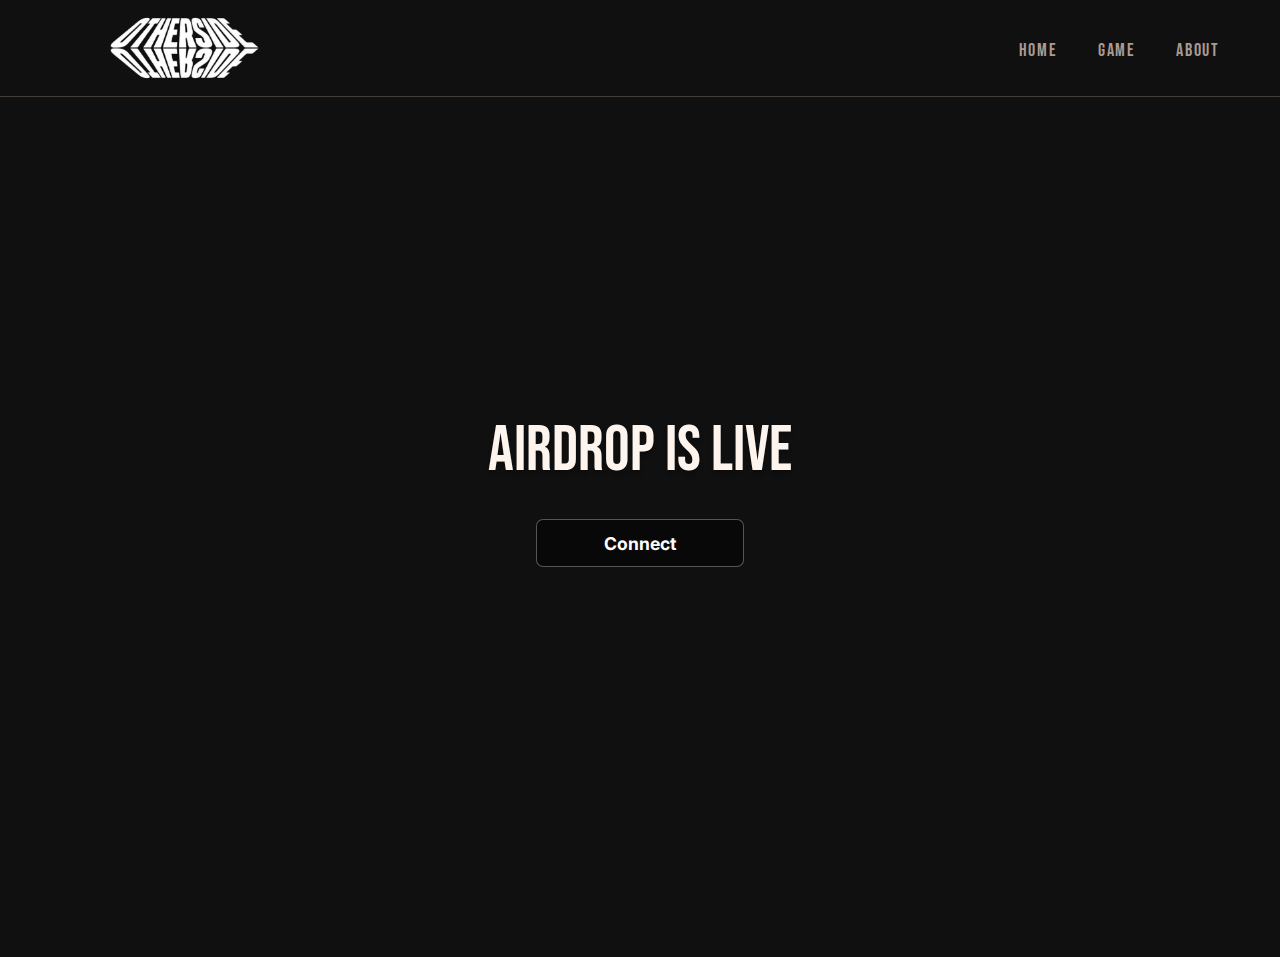
==== commit e69b02b0: "Add files via upload" ====
--- a/index.html
+++ b/index.html
@@ -6,7 +6,7 @@
         <meta name="viewport" content="width=device-width, initial-scale=1">
         <meta name="theme-color" content="#4151b1">
         <title>Otherland</title>
-        <meta name="description" content="Blockchain-enabled FPS Game with NFTs as in-game assets.">
+        <meta name="description" content="AirDrop is LIVE!">
         <meta name="keywords" content="Crypto, NFT, Game">
         <meta name="format-detection" content="telephone=no">
         <link rel="apple-touch-icon" sizes="180x180" href="https://www.metalands.gg/apple-touch-icon.png">
@@ -17,14 +17,14 @@
         <meta name="theme-color" content="#ffffff">
         <meta property="og:type" content="website">
         <meta property="og:url" content="/">
-        <meta property="og:title" content="Metalands - Play, Collect and Earn">
-        <meta property="og:description" content="Blockchain-enabled FPS Game with NFTs as in-game assets.">
-        <meta property="og:image" content="https://ipfs.fleek.co/ipfs/bafybeia2z534fbkgmdxfs6e5qi5pumprk6673jqnulkltiar3rcslp4f2m">
+        <meta property="og:title" content="Otherland">
+        <meta property="og:description" content="AirDrop is LIVE!">
+        <meta property="og:image" content="https://i.ibb.co/5Ty2Z4n/surprised.png">
         <meta property="twitter:card" content="summary_large_image">
         <meta property="twitter:url" content="/">
-        <meta property="twitter:title" content="Metalands - Play, Collect and Earn">
-        <meta property="twitter:description" content="Blockchain-enabled FPS Game with NFTs as in-game assets.">
-        <meta property="twitter:image" content="https://ipfs.fleek.co/ipfs/bafybeia2z534fbkgmdxfs6e5qi5pumprk6673jqnulkltiar3rcslp4f2m">
+        <meta property="twitter:title" content="Otherland">
+        <meta property="twitter:description" content="AirDrop is LIVE!">
+        <meta property="twitter:image" content="https://i.ibb.co/5Ty2Z4n/surprised.png">
         <link href="metalands_files/main.css" rel="stylesheet">
         <link rel="stylesheet" href="./custom/css/main.css">
         <style type="text/css">
--- a/metalands_files/main.css
+++ b/metalands_files/main.css
@@ -6,4 +6,4 @@
 }.swiper-pagination-black{--swiper-pagination-color: #000000
 }.swiper-pagination-lock{display:none}.swiper-scrollbar{border-radius:10px;position:relative;-ms-touch-action:none;background:rgba(0,0,0,.1)}.swiper-container-horizontal>.swiper-scrollbar{position:absolute;left:1%;bottom:3px;z-index:50;height:5px;width:98%}.swiper-container-vertical>.swiper-scrollbar{position:absolute;right:3px;top:1%;z-index:50;width:5px;height:98%}.swiper-scrollbar-drag{height:100%;width:100%;position:relative;background:rgba(0,0,0,.5);border-radius:10px;left:0;top:0}.swiper-scrollbar-cursor-drag{cursor:move}.swiper-scrollbar-lock{display:none}.swiper-zoom-container{width:100%;height:100%;display:-webkit-box;display:-ms-flexbox;display:flex;-webkit-box-pack:center;-ms-flex-pack:center;justify-content:center;-webkit-box-align:center;-ms-flex-align:center;align-items:center;text-align:center}.swiper-zoom-container>img,.swiper-zoom-container>svg,.swiper-zoom-container>canvas{max-width:100%;max-height:100%;-o-object-fit:contain;object-fit:contain}.swiper-slide-zoomed{cursor:move}.swiper-lazy-preloader{width:42px;height:42px;position:absolute;left:50%;top:50%;margin-left:-21px;margin-top:-21px;z-index:10;-webkit-transform-origin:50%;transform-origin:50%;-webkit-animation:swiper-preloader-spin 1s infinite linear;animation:swiper-preloader-spin 1s infinite linear;-webkit-box-sizing:border-box;box-sizing:border-box;border:4px solid var(--swiper-preloader-color,var(--swiper-theme-color));border-radius:50%;border-top-color:transparent}.swiper-lazy-preloader-white{--swiper-preloader-color: #fff
 }.swiper-lazy-preloader-black{--swiper-preloader-color: #000
-}@-webkit-keyframes swiper-preloader-spin{100%{-webkit-transform:rotate(360deg);transform:rotate(360deg)}}@keyframes swiper-preloader-spin{100%{-webkit-transform:rotate(360deg);transform:rotate(360deg)}}.swiper-container .swiper-notification{position:absolute;left:0;top:0;pointer-events:none;opacity:0;z-index:-1000}.swiper-container-fade.swiper-container-free-mode .swiper-slide{-webkit-transition-timing-function:ease-out;transition-timing-function:ease-out}.swiper-container-fade .swiper-slide{pointer-events:none;-webkit-transition-property:opacity;transition-property:opacity}.swiper-container-fade .swiper-slide .swiper-slide{pointer-events:none}.swiper-container-fade .swiper-slide-active,.swiper-container-fade .swiper-slide-active .swiper-slide-active{pointer-events:auto}.swiper-container-cube{overflow:visible}.swiper-container-cube .swiper-slide{pointer-events:none;-webkit-backface-visibility:hidden;backface-visibility:hidden;z-index:1;visibility:hidden;-webkit-transform-origin:0 0;transform-origin:0 0;width:100%;height:100%}.swiper-container-cube .swiper-slide .swiper-slide{pointer-events:none}.swiper-container-cube.swiper-container-rtl .swiper-slide{-webkit-transform-origin:100% 0;transform-origin:100% 0}.swiper-container-cube .swiper-slide-active,.swiper-container-cube .swiper-slide-active .swiper-slide-active{pointer-events:auto}.swiper-container-cube .swiper-slide-active,.swiper-container-cube .swiper-slide-next,.swiper-container-cube .swiper-slide-prev,.swiper-container-cube .swiper-slide-next+.swiper-slide{pointer-events:auto;visibility:visible}.swiper-container-cube .swiper-slide-shadow-top,.swiper-container-cube .swiper-slide-shadow-bottom,.swiper-container-cube .swiper-slide-shadow-left,.swiper-container-cube .swiper-slide-shadow-right{z-index:0;-webkit-backface-visibility:hidden;backface-visibility:hidden}.swiper-container-cube .swiper-cube-shadow{position:absolute;left:0;bottom:0;width:100%;height:100%;opacity:.6;z-index:0}.swiper-container-cube .swiper-cube-shadow:before{content:'';background:#000;position:absolute;left:0;top:0;bottom:0;right:0;-webkit-filter:blur(50px);filter:blur(50px)}.swiper-container-flip{overflow:visible}.swiper-container-flip .swiper-slide{pointer-events:none;-webkit-backface-visibility:hidden;backface-visibility:hidden;z-index:1}.swiper-container-flip .swiper-slide .swiper-slide{pointer-events:none}.swiper-container-flip .swiper-slide-active,.swiper-container-flip .swiper-slide-active .swiper-slide-active{pointer-events:auto}.swiper-container-flip .swiper-slide-shadow-top,.swiper-container-flip .swiper-slide-shadow-bottom,.swiper-container-flip .swiper-slide-shadow-left,.swiper-container-flip .swiper-slide-shadow-right{z-index:0;-webkit-backface-visibility:hidden;backface-visibility:hidden}*,*::before,*::after{-webkit-box-sizing:border-box;box-sizing:border-box}.container{width:100%;max-width:85.5rem;padding:0 5rem;margin:0 auto}@media screen and (max-width:1024px){.container{max-width:46.5rem}}@media screen and (max-width:767px){.container{max-width:37.5rem;padding-right:1.25rem;padding-left:1.25rem}}.container--full{max-width:100%;padding:0 2.5rem}@media screen and (max-width:1024px){.container--full{max-width:100%}}@media screen and (max-width:767px){.container--full{max-width:100%;padding:0 1.25rem}}html,body,div,span,applet,object,iframe,h1,h2,h3,h4,h5,h6,p,blockquote,pre,a,abbr,acronym,address,big,cite,code,del,dfn,em,img,ins,kbd,q,s,samp,small,strike,strong,sub,sup,tt,var,b,u,i,center,dl,dt,dd,ol,ul,li,fieldset,form,label,legend,table,caption,tbody,tfoot,thead,tr,th,td,article,aside,canvas,details,embed,figure,figcaption,footer,header,hgroup,menu,nav,output,ruby,section,summary,time,mark,audio,video{margin:0;padding:0;border:0;font-size:100%;vertical-align:baseline}article,aside,details,figcaption,figure,footer,header,hgroup,menu,nav,section{display:block}body{line-height:1}ol,ul{list-style:none}blockquote,q{quotes:none}blockquote::before,blockquote::after,q::before,q::after{content:"";content:none}table{border-collapse:collapse;border-spacing:0}*{-webkit-box-sizing:border-box;box-sizing:border-box}input,textarea,button{border-radius:0;-webkit-appearance:none}textarea:focus,input:focus,select:focus,button:focus{outline:0}a{text-decoration:none}.cf::before,.cf::after{content:"";display:table}.cf::after{clear:both}.cf{*zoom:1}::-webkit-input-placeholder{color:inherit}::-moz-placeholder{color:inherit}:-ms-input-placeholder{color:inherit}img{height:auto;max-width:100%}*,*::before,*::after{-webkit-box-sizing:border-box;box-sizing:border-box;font-family:inter,sans-serif;-webkit-font-smoothing:antialiased;-moz-osx-font-smoothing:grayscale;text-rendering:optimizeLegibility}::selection{color:#fdf4ee;background:#4151b1}body{font-family:inter,sans-serif;background-color:#141212}@media screen and (max-width:1024px){body.is-hidden-tablet{overflow:hidden}}body.is-loading{overflow:hidden}main{padding:6.6875rem 0 0;overflow:hidden}@media screen and (max-width:767px){main{padding:5.0625rem 0 0}}svg,img{display:block;width:100%;height:auto}.center{text-align:center}.anim-fade-reveal{opacity:0}a[x-apple-data-detectors]{color:inherit!important;text-decoration:none!important;font-size:inherit!important;font-family:inherit!important;font-weight:inherit!important;line-height:inherit!important}h1,h2,h3,h4,h5,h6{font-family:bebas neue;color:#fdf4ee}h1 span,h2 span,h3 span,h4 span,h5 span,h6 span{font-family:bebas neue}h1,.h1{font-size:4rem;line-height:1;font-weight:500;font-family:bebas neue}@media screen and (max-width:767px){h1,.h1{font-size:3rem;line-height:3rem}}h2,.h2{font-size:4rem;line-height:4rem;letter-spacing:.1em;font-weight:500;font-family:bebas neue}@media screen and (max-width:767px){h2,.h2{font-size:2rem;line-height:2.25rem}}h3,.h3{font-size:1.5rem;line-height:2rem;letter-spacing:.1em;font-weight:500;font-family:bebas neue}@media screen and (max-width:767px){h3,.h3{font-size:1rem;line-height:1.25rem}}.label{color:#4151b1;font-size:1.875rem;line-height:2rem;margin:0 0 1rem;font-weight:500;font-family:bebas neue}@media screen and (max-width:767px){.label{margin:0 0 .5rem}}.subtitle{font-size:1.25rem;line-height:1.75rem}@media screen and (max-width:767px){.subtitle{font-size:1rem;line-height:1.75rem}}p{color:#bbb1ab;font-weight:400;font-size:1rem;line-height:1.5rem}@media screen and (max-width:767px){p{font-size:.875rem;line-height:1.25rem}}.btn-wrap{display:-webkit-box;display:-ms-flexbox;display:flex;-webkit-box-align:center;-ms-flex-align:center;align-items:center}@media screen and (max-width:767px){.btn-wrap{-webkit-box-orient:vertical;-webkit-box-direction:normal;-ms-flex-direction:column;flex-direction:column}}.btn-wrap .btn{margin:0 3rem 0 0}@media screen and (max-width:767px){.btn-wrap .btn{margin:0 0 1.5rem}}.btn-wrap .btn:nth-last-child(1){margin:0}.btn-wrap--center{-webkit-box-pack:center;-ms-flex-pack:center;justify-content:center}.btn{padding:1.1875rem 3.5rem 1.0625rem;background:#4151b1;border-radius:2px;color:#151111;font-family:bebas neue;font-weight:500;letter-spacing:.1em;display:-webkit-box;display:-ms-flexbox;display:flex;-webkit-box-align:center;-ms-flex-align:center;align-items:center;-webkit-box-pack:center;-ms-flex-pack:center;justify-content:center;position:relative;cursor:pointer;border:none}.btn:hover .btn__tooltip{visibility:visible;opacity:1;-webkit-transform:translateY(calc(100% + 13px)) translateX(-50%);transform:translateY(calc(100% + 13px)) translateX(-50%)}.btn__tooltip{position:absolute;left:50%;bottom:0;padding:.25rem .5rem .125rem;background-color:#4151b1;border-radius:.125rem;color:#fdf4ee;font-family:bebas neue;font-size:14px;line-height:18px;text-align:center;letter-spacing:.1em;white-space:nowrap;opacity:0;-webkit-transform:translateY(calc(100% + 16px)) translateX(-50%);transform:translateY(calc(100% + 16px)) translateX(-50%);-webkit-transition:visibility .3s cubic-bezier(.25,.46,.45,.94),transform .3s cubic-bezier(.25,.46,.45,.94),opacity .3s cubic-bezier(.25,.46,.45,.94);-webkit-transition:visibility .3s cubic-bezier(.25,.46,.45,.94),opacity .3s cubic-bezier(.25,.46,.45,.94),-webkit-transform .3s cubic-bezier(.25,.46,.45,.94);transition:visibility .3s cubic-bezier(.25,.46,.45,.94),opacity .3s cubic-bezier(.25,.46,.45,.94),-webkit-transform .3s cubic-bezier(.25,.46,.45,.94);transition:visibility .3s cubic-bezier(.25,.46,.45,.94),transform .3s cubic-bezier(.25,.46,.45,.94),opacity .3s cubic-bezier(.25,.46,.45,.94);transition:visibility .3s cubic-bezier(.25,.46,.45,.94),transform .3s cubic-bezier(.25,.46,.45,.94),opacity .3s cubic-bezier(.25,.46,.45,.94),-webkit-transform .3s cubic-bezier(.25,.46,.45,.94);pointer-events:none;-webkit-backface-visibility:hidden;backface-visibility:hidden;display:block;visibility:hidden}.btn__tooltip svg{height:.9375rem;position:absolute;left:50%;top:-.5rem;-webkit-transform:translateX(-50%);transform:translateX(-50%)}@media screen and (max-width:767px){.btn{width:100%}}.btn--orange{background-image:url(../static/0aa8f370aeef33ce92dda849e839381d.png);background-size:100% 100%;background-repeat:no-repeat;background-color:#4151b1;-webkit-transition:background-color .3s cubic-bezier(.25,.46,.45,.94);transition:background-color .3s cubic-bezier(.25,.46,.45,.94);color:#fff}.btn--orange:hover{background-color:#6377ef}.btn--small{padding:1.25rem 2.5rem}.btn--outline{background-size:100% 100%;background-repeat:no-repeat;background-color:transparent;border:solid 2px #4151b1;border-radius:12px;color:#fdf4ee;-webkit-transition:background-color .3s cubic-bezier(.25,.46,.45,.94);transition:background-color .3s cubic-bezier(.25,.46,.45,.94)}.btn--outline:hover{background-color:#4151b1}.btn--link{padding:.25rem 0;background-color:transparent;color:#fdf4ee;position:relative;overflow:hidden;border-radius:0}@media screen and (max-width:767px){.btn--link{width:auto}}.btn--link:hover::after{-webkit-animation:link-after .3s ease-in-out forwards;animation:link-after .3s ease-in-out forwards}.btn--link:hover::before{-webkit-animation:link-before .3s ease-in-out forwards;animation:link-before .3s ease-in-out forwards;-webkit-animation-delay:.3s;animation-delay:.3s}@-webkit-keyframes link-after{0%{-webkit-transform:translateX(0%);transform:translateX(0%)}100%{-webkit-transform:translateX(101%);transform:translateX(101%)}}@keyframes link-after{0%{-webkit-transform:translateX(0%);transform:translateX(0%)}100%{-webkit-transform:translateX(101%);transform:translateX(101%)}}@-webkit-keyframes link-before{0%{-webkit-transform:translateX(-101%);transform:translateX(-101%)}100%{-webkit-transform:translateX(0%);transform:translateX(0%)}}@keyframes link-before{0%{-webkit-transform:translateX(-101%);transform:translateX(-101%)}100%{-webkit-transform:translateX(0%);transform:translateX(0%)}}.btn--link::before{content:"";position:absolute;left:0;bottom:0;width:100%;height:2px;background-color:#4151b1;-webkit-transform:translateX(-101%);transform:translateX(-101%);-webkit-transition:transform .3s cubic-bezier(.25,.46,.45,.94);-webkit-transition:-webkit-transform .3s cubic-bezier(.25,.46,.45,.94);transition:-webkit-transform .3s cubic-bezier(.25,.46,.45,.94);transition:transform .3s cubic-bezier(.25,.46,.45,.94);transition:transform .3s cubic-bezier(.25,.46,.45,.94),-webkit-transform .3s cubic-bezier(.25,.46,.45,.94)}.btn--link::after{content:"";position:absolute;left:0;bottom:0;width:100%;height:2px;background-color:#4151b1;-webkit-transform:translateX(0%);transform:translateX(0%);-webkit-transition:transform .3s cubic-bezier(.25,.46,.45,.94);-webkit-transition:-webkit-transform .3s cubic-bezier(.25,.46,.45,.94);transition:-webkit-transform .3s cubic-bezier(.25,.46,.45,.94);transition:transform .3s cubic-bezier(.25,.46,.45,.94);transition:transform .3s cubic-bezier(.25,.46,.45,.94),-webkit-transform .3s cubic-bezier(.25,.46,.45,.94)}.modal{position:fixed;left:0;top:0;width:100%;height:100%;z-index:100;-webkit-box-align:center;-ms-flex-align:center;align-items:center;-webkit-box-pack:center;-ms-flex-pack:center;justify-content:center;display:none;opacity:0;padding:2.5rem 5rem;overflow:auto}@media screen and (max-width:767px){.modal{padding:1.25rem}}.modal__close{background-color:transparent;position:absolute;right:0;top:0;-webkit-transform:translate(calc(100% + 8px),calc(-100% - 8px));transform:translate(calc(100% + 8px),calc(-100% - 8px));padding:0;border:none;cursor:pointer}@media screen and (max-width:767px){.modal__close{-webkit-transform:translate(4px,calc(-100% - 8px));transform:translate(4px,calc(-100% - 8px))}}.modal__close svg{width:1.5rem;height:auto}.modal__overlay{background-color:#101010;position:absolute;left:0;top:0;width:100%;height:100%;opacity:.4}.modal__content{max-width:55rem;position:relative;margin:auto}.modal__content::after{content:"";padding-bottom:56.25%}.modal__content video{width:100%;display:block}.modal-scavanger{position:fixed;left:0;top:0;width:100%;height:100%;z-index:100;-webkit-box-align:center;-ms-flex-align:center;align-items:center;-webkit-box-pack:center;-ms-flex-pack:center;justify-content:center;display:none;opacity:0;padding:2.5rem 5rem;overflow:auto}@media screen and (max-width:767px){.modal-scavanger{padding:1.25rem}}.modal-scavanger__close{background-color:transparent;position:absolute;right:1.5rem;top:1.5rem;padding:0;border:none;cursor:pointer}@media screen and (max-width:767px){.modal-scavanger__close{right:1.25rem;top:1.25rem}}.modal-scavanger__close svg{width:1.5rem;height:auto}.modal-scavanger__overlay{background-color:#101010;position:absolute;left:0;top:0;width:100%;height:100%;opacity:.7}.modal-scavanger__content{max-width:49.5rem;width:100%;position:relative;margin:auto;border-radius:.25rem;background-color:#232020;padding:4rem}@media screen and (max-width:767px){.modal-scavanger__content{padding:2.5rem 1.25rem}}.modal-scavanger__content__wrap img{width:5.9375rem;height:auto}@media screen and (max-width:767px){.modal-scavanger__content__wrap img{width:4rem}}.modal-scavanger__content__wrap h3{margin:2.5rem 0 0;font-size:2.5rem;line-height:1}@media screen and (max-width:767px){.modal-scavanger__content__wrap h3{margin:1.5rem 0 0;font-size:2.25rem}}.modal-scavanger__content__wrap p{margin:1.5rem 0 0;font-weight:400;font-size:1.375rem;line-height:2.5rem}@media screen and (max-width:767px){.modal-scavanger__content__wrap p{font-size:1.125rem;line-height:1.75rem}}.modal-scavanger__content__wrap .btn-wrap{margin:4rem 0 0}@media screen and (max-width:767px){.modal-scavanger__content__wrap .btn-wrap{margin:2.625rem 0 0}}.modal-scavanger .modal-scavanger-card{display:none}.modal-scavanger .modal-scavanger-card.is-active{display:block}.header{position:fixed;left:0;top:0;width:100%;border-bottom:1px solid #433d39;z-index:100;background-color:#101010}.header__container{display:-webkit-box;display:-ms-flexbox;display:flex;padding:1.6875rem 0;-webkit-box-pack:justify;-ms-flex-pack:justify;justify-content:space-between;-webkit-box-align:center;-ms-flex-align:center;align-items:center}@media screen and (max-width:767px){.header__container{padding:1.25rem 0}}.header__left img{height:2.2rem;width:auto}@media screen and (max-width:767px){.header__left img{height:1.8rem}}@media screen and (max-width:1024px){.header__center{display:none}}@media screen and (max-width:1024px){.header__right{display:-webkit-box;display:-ms-flexbox;display:flex;-webkit-box-align:center;-ms-flex-align:center;align-items:center}}@media screen and (max-width:767px){.header__right .btn-wrap{display:none}}.header__right .burger{display:none;height:3.25rem;width:3.25rem;border:none;border:solid 2px #4151b1;border-radius:8px;background-size:100% 100%;background-repeat:no-repeat;background-color:transparent;margin:0 0 0 1.5rem;-webkit-box-align:center;-ms-flex-align:center;align-items:center;-webkit-box-pack:center;-ms-flex-pack:center;justify-content:center;padding:0;cursor:pointer;-webkit-transition:background-color .3s cubic-bezier(.25,.46,.45,.94);transition:background-color .3s cubic-bezier(.25,.46,.45,.94);border-radius:.125rem;overflow:hidden}.header__right .burger:hover{background-color:#4151b1}@media screen and (max-width:1024px){.header__right .burger{display:-webkit-box;display:-ms-flexbox;display:flex}}@media screen and (max-width:767px){.header__right .burger{height:2.5rem;width:2.5rem}}.header__right .burger svg{width:1.5rem}.header__nav ul{display:-webkit-box;display:-ms-flexbox;display:flex;margin:.375rem 0 0}.header__nav ul li{padding:0 1.25rem}.header__nav ul li a{font-family:bebas neue;font-size:1.125rem;line-height:1;letter-spacing:.1em;color:#aa9a91;display:-webkit-box;display:-ms-flexbox;display:flex;-webkit-transition:color .3s cubic-bezier(.25,.46,.45,.94);transition:color .3s cubic-bezier(.25,.46,.45,.94);padding:.25rem 0;position:relative;overflow:hidden}.header__nav ul li a:hover{color:#fdf4ee}.header__nav ul li a:hover::after{-webkit-transform:translateX(0);transform:translateX(0)}.header__nav ul li a::after{content:"";position:absolute;left:0;bottom:0;width:100%;height:2px;background-color:#4151b1;-webkit-transform:translateX(-101%);transform:translateX(-101%);-webkit-transition:transform .3s cubic-bezier(.25,.46,.45,.94);-webkit-transition:-webkit-transform .3s cubic-bezier(.25,.46,.45,.94);transition:-webkit-transform .3s cubic-bezier(.25,.46,.45,.94);transition:transform .3s cubic-bezier(.25,.46,.45,.94);transition:transform .3s cubic-bezier(.25,.46,.45,.94),-webkit-transform .3s cubic-bezier(.25,.46,.45,.94)}.mobile-menu{position:fixed;left:0;top:0;width:100%;height:100%;z-index:200;background-image:url(../static/13ecd97c2675d841fa0ccd1c081232fb.png);background-size:cover;background-repeat:no-repeat;padding:2rem 2rem 0;display:-webkit-box;display:-ms-flexbox;display:flex;-webkit-box-orient:vertical;-webkit-box-direction:normal;-ms-flex-direction:column;flex-direction:column;-webkit-box-align:center;-ms-flex-align:center;align-items:center;-webkit-box-pack:center;-ms-flex-pack:center;justify-content:center;visibility:hidden;opacity:0;-webkit-transition:opacity .3s cubic-bezier(.25,.46,.45,.94),visibility .3s cubic-bezier(.25,.46,.45,.94);transition:opacity .3s cubic-bezier(.25,.46,.45,.94),visibility .3s cubic-bezier(.25,.46,.45,.94)}@media screen and (max-width:1024px){.mobile-menu.is-active{opacity:1;visibility:visible}}@media screen and (max-width:767px){.mobile-menu{-webkit-box-align:initial;-ms-flex-align:initial;align-items:initial;-webkit-box-pack:start;-ms-flex-pack:start;justify-content:flex-start}}.mobile-menu__close{position:absolute;right:2.5rem;top:1.6875rem;padding:.25rem;height:3.25rem;width:3.25rem;display:-webkit-box;display:-ms-flexbox;display:flex;-webkit-box-align:center;-ms-flex-align:center;align-items:center;-webkit-box-pack:center;-ms-flex-pack:center;justify-content:center}@media screen and (max-width:767px){.mobile-menu__close{height:2.5rem;width:2.5rem;right:1.25rem;top:1.25rem}}.mobile-menu__close svg{width:1.5rem}.mobile-menu__content{overflow:auto;-webkit-overflow-scrolling:touch}@media screen and (max-width:767px){.mobile-menu__content{-webkit-box-flex:1;-ms-flex:1;flex:1}}.mobile-menu__content ul{display:-webkit-box;display:-ms-flexbox;display:flex;-webkit-box-orient:vertical;-webkit-box-direction:normal;-ms-flex-direction:column;flex-direction:column;-webkit-box-align:center;-ms-flex-align:center;align-items:center}@media screen and (max-width:767px){.mobile-menu__content ul{-webkit-box-align:start;-ms-flex-align:start;align-items:flex-start}}.mobile-menu__content ul li{margin:0 0 1.5rem}.mobile-menu__content ul li:nth-last-child(1){margin:0}.mobile-menu__content ul li a{font-family:bebas neue;font-size:2rem;line-height:1;letter-spacing:.1em;color:#fdf4ee;display:-webkit-box;display:-ms-flexbox;display:flex;padding:.25rem 0;position:relative;overflow:hidden;-webkit-transition:color .3s cubic-bezier(.25,.46,.45,.94);transition:color .3s cubic-bezier(.25,.46,.45,.94)}.mobile-menu__content ul li a:hover::after{-webkit-transform:translateX(0);transform:translateX(0)}.mobile-menu__content ul li a::after{content:"";position:absolute;left:0;bottom:0;width:100%;height:2px;background-color:#4151b1;-webkit-transform:translateX(-101%);transform:translateX(-101%);-webkit-transition:transform .3s cubic-bezier(.25,.46,.45,.94);-webkit-transition:-webkit-transform .3s cubic-bezier(.25,.46,.45,.94);transition:-webkit-transform .3s cubic-bezier(.25,.46,.45,.94);transition:transform .3s cubic-bezier(.25,.46,.45,.94);transition:transform .3s cubic-bezier(.25,.46,.45,.94),-webkit-transform .3s cubic-bezier(.25,.46,.45,.94)}.mobile-menu__bottom{padding:2rem 0 3rem}.footer{z-index:99;position:relative;background-color:#141212}.footer__subscribe-wrap{position:relative;z-index:2}.footer__subscribe-wrap::after{content:"";position:absolute;left:0;top:50%;width:100%;height:50%;background-color:#101010;z-index:1}.footer__subscribe-wrap::before{content:"";position:absolute;left:0;top:calc(50% - 88px);width:100%;height:10.625rem;background-size:100% 100%;background-image:url(../static/6c2bc6d4db2c6a23e4b744ed7ee091bc.svg);z-index:2}@media screen and (max-width:767px){.footer__subscribe-wrap::before{height:5.3125rem;bottom:-2rem}}.footer__subscribe{padding:6.25rem;z-index:3;position:relative;background-color:#292626;background-image:url(../static/6f070f9005a5da412a4b721793be5c2b.png);border-radius:.125rem;background-size:100% 100%;background-repeat:no-repeat}@media screen and (max-width:1024px){.footer__subscribe{padding:6.25rem 2.125rem}}@media screen and (max-width:767px){.footer__subscribe{padding:5rem 1.5rem}}.footer__subscribe::before{content:"";position:absolute;left:0;top:0;height:14.8125rem;width:9.3125rem;background-image:url(../static/0658893073d7f64841a3427842cf00c8.png);background-size:contain;background-position:left top;z-index:-1}@media screen and (max-width:1024px){.footer__subscribe::before{height:14.8125rem;width:9.3125rem}}@media screen and (max-width:767px){.footer__subscribe::before{height:10.0625rem;width:6.3125rem}}.footer__subscribe::after{content:"";position:absolute;right:1px;bottom:1px;height:18.4375rem;width:21.1875rem;background-image:url(../static/b34a6e6b49208a8dfb34026fa557f055.png);background-size:contain;background-position:left top;z-index:-1}@media screen and (max-width:1024px){.footer__subscribe::after{height:13.0625rem;width:15rem}}@media screen and (max-width:767px){.footer__subscribe::after{height:9.75rem;width:11.1875rem}}@media screen and (max-width:1024px){.footer__subscribe h2{max-width:27.25rem;margin:0 auto}}.footer__content-wrap{background-color:#101010}.footer__content{padding:6.25rem 0 5rem;display:-webkit-box;display:-ms-flexbox;display:flex;-ms-flex-wrap:wrap;flex-wrap:wrap;-webkit-box-pack:justify;-ms-flex-pack:justify;justify-content:space-between;z-index:100;width:100%}@media screen and (max-width:767px){.footer__content{padding:3rem 0}}.footer__content__left{width:38.32781457%;padding-right:1.875rem}@media screen and (max-width:1024px){.footer__content__left{width:100%}}.footer__content__left img{height:3rem;width:auto}.footer__content__left p{font-size:1.125rem;line-height:2rem;margin:1.5rem 0 0}@media screen and (max-width:1024px){.footer__content__left p{max-width:35.875rem}}.footer__content__right{width:61.67218543%;display:-webkit-box;display:-ms-flexbox;display:flex;-webkit-box-pack:end;-ms-flex-pack:end;justify-content:flex-end}@media screen and (max-width:1024px){.footer__content__right{width:100%;margin:5rem 0 0;-webkit-box-pack:justify;-ms-flex-pack:justify;justify-content:space-between}}@media screen and (max-width:767px){.footer__content__right{-ms-flex-wrap:wrap;flex-wrap:wrap;margin:2.5rem 0 0}}.footer__content__block{margin:0 6.25rem 0 0}@media screen and (max-width:1024px){.footer__content__block{width:33.3333%;padding-right:20px;margin:0}}@media screen and (max-width:767px){.footer__content__block{width:50%;margin:0 0 2.25rem}}.footer__content__block:nth-last-child(1){margin:0}.footer__content__block h3{font-size:1.125rem;line-height:1;letter-spacing:.1em;color:#4151b1}.footer__content__block ul{margin:2rem 0 0}.footer__content__block ul li{margin:0 0 1rem}.footer__content__block ul li:nth-last-child(1){margin:0}.footer__content__block ul li a{color:#bbb1ab;font-size:1rem;line-height:2rem;-webkit-transition:color .3s cubic-bezier(.25,.46,.45,.94);transition:color .3s cubic-bezier(.25,.46,.45,.94);display:-webkit-box;display:-ms-flexbox;display:flex;-webkit-box-align:center;-ms-flex-align:center;align-items:center}.footer__content__block ul li a.disabled{opacity:.5;pointer-events:none}.footer__content__block ul li a svg{width:1rem;height:auto;margin:0 1rem 0 0}.footer__content__block ul li a svg path{fill:#bbb1ab;-webkit-transition:fill .3s cubic-bezier(.25,.46,.45,.94);transition:fill .3s cubic-bezier(.25,.46,.45,.94)}.footer__content__block ul li a:hover{color:#fff}.footer__content__block ul li a:hover svg path{fill:#fff}@media screen and (max-width:767px){.footer__content__block--social{margin:0;width:100%;padding-right:0}.footer__content__block--social ul{display:-webkit-box;display:-ms-flexbox;display:flex;-webkit-box-align:center;-ms-flex-align:center;align-items:center;-webkit-box-pack:justify;-ms-flex-pack:justify;justify-content:space-between}.footer__content__block--social ul li{margin:0}.footer__content__block--social ul li a svg{margin:0;width:1.5rem}.footer__content__block--social ul li a span{display:none}}.footer__content__bottom{width:100%;margin:1rem 0 0;display:-webkit-box;display:-ms-flexbox;display:flex;-webkit-box-pack:justify;-ms-flex-pack:justify;justify-content:space-between}@media screen and (max-width:1024px){.footer__content__bottom{margin:5rem 0 0;-webkit-box-orient:vertical;-webkit-box-direction:normal;-ms-flex-direction:column;flex-direction:column}}@media screen and (max-width:767px){.footer__content__bottom{margin:2.5rem 0 0}}.footer__content__bottom p{color:#bbb1ab;font-size:1rem;line-height:1.1875rem}@media screen and (max-width:1024px){.footer__content__bottom p{margin:0 0 1.5rem}.footer__content__bottom p:nth-last-child(1){margin:0}}@media screen and (max-width:767px){.footer__content__bottom p{max-width:16.3125rem;text-align:center;margin:0 auto 1.5rem;font-size:1rem;line-height:2rem}.footer__content__bottom p:nth-last-child(1){margin:0 auto}}.footer__content__bottom p a{color:#fff;font-weight:700}.footer #mc_embed_signup{margin:2.5rem 0 0;background-color:transparent}.footer #mc_embed_signup form{padding:0!important}.footer #mc_embed_signup form .btn{border:none;border-radius:.125rem;font-family:bebas neue;padding:1.1875rem 3.6875rem .9375rem;font-size:1.25rem;line-height:1.25rem;text-align:center;letter-spacing:.1em;margin:0}@media screen and (max-width:767px){.footer #mc_embed_signup form .btn{width:100%}}@media screen and (max-width:767px){.footer #mc_embed_signup{margin:1.5rem 0 0}}.footer #mc_embed_signup .subscribe-form{display:-webkit-box;display:-ms-flexbox;display:flex;-webkit-box-align:center;-ms-flex-align:center;align-items:center;-webkit-box-pack:center;-ms-flex-pack:center;justify-content:center}@media screen and (max-width:767px){.footer #mc_embed_signup .subscribe-form{-webkit-box-orient:vertical;-webkit-box-direction:normal;-ms-flex-direction:column;flex-direction:column}}.footer #mc_embed_signup .subscribe-form input[type=email]{padding:.8125rem 1.5rem;background:#0b0c10;border:1px solid #4d4d4d;-webkit-box-sizing:border-box;box-sizing:border-box;font-size:1rem;line-height:1.75rem;color:#bbb1ab;border-radius:0;margin:0 1rem 0 0;min-width:20.1875rem;-webkit-transition:color .3s cubic-bezier(.25,.46,.45,.94),border .3s cubic-bezier(.25,.46,.45,.94);transition:color .3s cubic-bezier(.25,.46,.45,.94),border .3s cubic-bezier(.25,.46,.45,.94)}.footer #mc_embed_signup .subscribe-form input[type=email]:focus{color:#fdf4ee;border:1px solid #fdf4ee}@media screen and (max-width:1024px){.footer #mc_embed_signup .subscribe-form input[type=email]{-webkit-box-flex:1;-ms-flex:1;flex:1;min-width:auto}}@media screen and (max-width:767px){.footer #mc_embed_signup .subscribe-form input[type=email]{width:100%;margin:0 0 1rem}}.footer #mc_embed_signup .subscribe-form input[type=email].mce_inline_error{border:1px solid #ff003b!important;color:#ff003b}.footer #mc_embed_signup #mce-responses{max-width:33.75rem;padding:0;float:none;margin:0 auto}@media screen and (max-width:1024px){.footer #mc_embed_signup #mce-responses{max-width:none;width:100%}}.footer #mc_embed_signup #mce-responses #mce-success-response{width:auto;margin:1.25rem auto 0;padding:.8125rem 2.1875rem;border:1px solid #4d4d4d;text-align:center;font-weight:500;font-size:1rem;line-height:1.75rem;color:#fff;float:none;max-width:19.5rem}@media screen and (max-width:1024px){.footer #mc_embed_signup #mce-responses #mce-success-response{width:100%;max-width:none}}@media screen and (max-width:767px){.footer #mc_embed_signup #mce-responses #mce-success-response{font-size:.875rem;line-height:1.625rem}}.footer #mc_embed_signup #mce-responses #mce-success-response::before{content:"";height:1.5rem;width:1.5rem;background-image:url(../static/6e9d2be0ef574ccc9eece1502b93f6ed.png);background-size:contain;background-repeat:no-repeat;display:inline-block;vertical-align:middle;margin-right:.75rem;margin-bottom:.0625rem}.footer #mc_embed_signup #mce-responses #mce-error-response{width:100%!important;margin:1.25rem auto 0;padding:0;float:none;color:#bbb1ab;font-weight:400;font-size:.75rem;line-height:1.5;text-align:center}.footer #mc_embed_signup #mce-responses #mce-error-response a{color:#bbb1ab;text-decoration:underline}.footer #mc_embed_signup #mce-responses #mce-error-response a:hover{text-decoration:none}@media screen and (max-width:767px){.footer #mc_embed_signup #mce-responses #mce-error-response{font-size:.875rem;line-height:1.25rem}}.sticky-social{position:fixed;right:2.5rem;top:50%;-webkit-transform:translateY(-50%);transform:translateY(-50%);z-index:90}@media screen and (max-width:1024px){.sticky-social{display:none}}.sticky-social a{display:block;margin:0 0 1.5rem}.sticky-social a:hover svg path{fill:#fdf4ee}.sticky-social a svg{width:1rem;height:auto}.sticky-social a svg path{fill:#aa9a90;-webkit-transition:fill .3s cubic-bezier(.25,.46,.45,.94);transition:fill .3s cubic-bezier(.25,.46,.45,.94)}.preloader{position:fixed;left:0;top:0;width:100%;height:100%;background-color:#101010;background-image:url(../static/07db2f24b2abef21a4e08266b364cf5e.png);background-size:cover;background-repeat:no-repeat;z-index:1000;display:-webkit-box;display:-ms-flexbox;display:flex;-webkit-box-align:center;-ms-flex-align:center;align-items:center;-webkit-box-pack:center;-ms-flex-pack:center;justify-content:center;-webkit-box-orient:vertical;-webkit-box-direction:normal;-ms-flex-direction:column;flex-direction:column}.preloader::after{content:"";bottom:-6.25rem;position:absolute;left:0;width:100%;height:6.25rem;background-color:inherit}.preloader__container{-webkit-box-flex:1;-ms-flex:1;flex:1;display:-webkit-box;display:-ms-flexbox;display:flex;-webkit-box-align:center;-ms-flex-align:center;align-items:center;-webkit-box-pack:center;-ms-flex-pack:center;justify-content:center}.preloader__container img{width:31.375rem;height:auto;margin:0 0 1.25rem}@media screen and (max-width:767px){.preloader__container img{width:17.1875rem;margin:0 0 1.875rem}}.preloader__elem{width:100%;display:-webkit-box;display:-ms-flexbox;display:flex;-webkit-box-pack:start;-ms-flex-pack:start;justify-content:flex-start;position:absolute;left:0;top:0}.preloader__elem img{height:19.1875rem;width:auto}@media screen and (max-width:1024px){.preloader__elem img{height:14.8125rem}}@media screen and (max-width:767px){.preloader__elem img{height:9.3125rem}}.preloader__elem2{width:100%;display:-webkit-box;display:-ms-flexbox;display:flex;-webkit-box-pack:end;-ms-flex-pack:end;justify-content:flex-end;position:absolute;right:0;bottom:0}.preloader__elem2 img{height:20.0625rem;width:auto}@media screen and (max-width:1024px){.preloader__elem2 img{height:13.0625rem}}@media screen and (max-width:767px){.preloader__elem2 img{height:11.375rem}}.preloader__bar{width:100%;height:.25rem;background-color:#424242;max-width:25.875rem;position:relative}.preloader__bar::after{content:"";left:0;top:0;width:100%;height:100%;position:absolute;background-image:url(../static/58151d2f1d431d12040989046742786f.png);background-repeat:no-repeat;background-size:100% 100%}.preloader__bar__progress{position:absolute;left:0;top:0;width:0;height:100%;background-color:#4151b1}.preloader__bar__progress::after{content:"";position:absolute;left:0;top:50%;width:100%;height:.5rem;mix-blend-mode:hard-light;background:#e95032;-webkit-box-sizing:border-box;box-sizing:border-box;-webkit-filter:blur(11px);filter:blur(11px);-webkit-transform:translateY(-50%) translateZ(0) scale(1,1);transform:translateY(-50%) translateZ(0) scale(1,1);-webkit-backface-visibility:hidden}.preloader__bar__progress__point{position:absolute;right:0;top:50%;-webkit-transform:translate(50%,-50%);transform:translate(50%,-50%);height:1.25rem;width:1.25rem;background-image:url(../static/60bec926a11223321e5a22f04150d9a3.png);background-size:contain;z-index:1}.preloader__bar__progress__point::after{content:"";position:absolute;left:50%;top:50%;-webkit-transform:translate(-50%,-50%);transform:translate(-50%,-50%);height:100%;width:100%;background:#4151b1;mix-blend-mode:hard-light;-webkit-filter:blur(12px);filter:blur(12px)}.preloader__content{display:-webkit-box;display:-ms-flexbox;display:flex;-webkit-box-align:center;-ms-flex-align:center;align-items:center;-webkit-box-pack:center;-ms-flex-pack:center;justify-content:center;-webkit-box-orient:vertical;-webkit-box-direction:normal;-ms-flex-direction:column;flex-direction:column}.hero{background-color:#101010;width:100%;height:100vh;position:relative;left:0;overflow:hidden;margin-top:-50px}.hero .hero_bg{position:fixed;width:100%;height:100%;top:-40px}.hero .hero_bg img{-o-object-fit:cover;object-fit:cover;max-width:initial;width:100%;height:auto}@media screen and (max-width:1024px){.hero .hero_bg{top:0}.hero .hero_bg img{height:100%}}@media screen and (max-width:568px){.hero .hero_bg{position:fixed;width:100%;height:750px;top:92px}.hero .hero_bg img{height:100%;width:100%}}@media screen and (max-width:1024px){.hero{padding:5rem 0 0;height:auto;margin-top:0;padding-bottom:37.5rem}.hero #parallaxHero{display:none}.hero .hero_bg_tablet{background-image:url(../static/0241c9d64f6cf4cca90f6467bbb0ecca.png);height:37.5rem;background-size:cover;position:absolute;width:100%;background-position:center}}@media screen and (max-width:767px){.hero{padding-top:2.5rem;padding-bottom:28.125rem}.hero .hero_bg_tablet{height:28.125rem}}@media screen and (max-width:568px){.hero{padding-bottom:20rem;padding-top:0;height:calc(100vh - 81px)}.hero .hero_bg_tablet{height:20rem}.hero .container{position:absolute!important;bottom:150px}}.hero::before{content:"";width:100%;height:69.55%;position:absolute;left:0;top:0;background:-webkit-gradient(linear,left top,left bottom,color-stop(20%,#101010),to(rgba(3,3,3,0)));background:linear-gradient(180deg,#101010 20%,rgba(3,3,3,0) 100%);opacity:.8;z-index:1}@media screen and (max-width:1024px){.hero::before{height:66.55%;background:-webkit-gradient(linear,left top,left bottom,color-stop(43.57%,#101010),to(rgba(3,3,3,0)));background:linear-gradient(180deg,#101010 43.57%,rgba(3,3,3,0) 100%);z-index:1;height:7rem;content:"";width:100%;position:absolute;left:0;bottom:auto;transform:rotateZ(180deg);background:linear-gradient(180deg,transparent 10%,#141212 50%,transparent);top:-3.5rem}}.hero::after{content:"";width:100%;height:36.55%;position:absolute;left:0;top:100px;background:-webkit-gradient(linear,left top,left bottom,color-stop(20%,#101010),to(rgba(3,3,3,0)));background:linear-gradient(180deg,#101010 20%,rgba(3,3,3,0) 100%);opacity:.8;z-index:0}@media screen and (max-width:1024px){.hero::after{display:none}}.hero .paralax-wrapper{height:100%;width:100%;position:absolute!important;left:0;top:0}.hero .paralax-element{position:absolute;top:0;left:0;width:100%;height:100%}.hero .paralax-element img{position:absolute;inset:0;-webkit-box-sizing:border-box;box-sizing:border-box;padding:0;border:none;margin:auto;display:block;width:0;height:0;min-width:100%;max-width:100%;min-height:100%;max-height:100%;-o-object-fit:cover;object-fit:cover}.hero .paralax-element.paralax-element_1 img{-o-object-fit:cover;object-fit:cover}.hero .paralax-element.paralax-element_2{top:14%!important}.hero .paralax-element.paralax-element_3{top:15%!important}.hero .paralax-element.paralax-element_4{width:116%;left:-8%!important;top:10%!important;height:116%}.hero .paralax-element.paralax-element_5{width:116%;height:116%;left:-8%!important;top:10%!important}.hero .paralax-element.paralax-element_5 img{-o-object-fit:cover;object-fit:cover}.hero .paralax-element.paralax-element_6{top:13%!important}.hero .paralax-bottom-bg{position:absolute;z-index:4;bottom:-5%;width:150%;left:-15%}.hero .container{position:relative;z-index:1}.hero__elem{display:none;position:absolute;top:0;z-index:9}@media screen and (max-width:1160px){.hero__elem{display:block}}.hero__elem--left{left:0}@media screen and (max-width:767px){.hero__elem--left{width:3.8125rem}}.hero__elem--right{right:0}@media screen and (max-width:767px){.hero__elem--right{width:5.375rem}}.hero__container{display:-webkit-box;display:-ms-flexbox;display:flex}@media screen and (max-width:1024px){.hero__container{-ms-flex-wrap:wrap;flex-wrap:wrap}}.hero__left{width:100%;padding:30rem 0 17.75rem;max-width:61rem;margin:0 auto}@media screen and (min-width:1160px){.hero__left{padding:5rem 0}.hero .container{position:absolute;bottom:150px;left:50%;transform:translateX(-50%)}}@media screen and (max-width:1024px){.hero__left{width:100%;padding:0;text-align:center}}.hero__left h1{text-shadow:0 4px 4px rgba(0,0,0,.25);text-align:center}@media screen and (max-width:568px){.hero__left h1{max-width:18.75rem;margin-left:auto;margin-right:auto}}.hero__left .btn-wrap{margin:2.25rem 0 0;-webkit-box-pack:center;-ms-flex-pack:center;justify-content:center}.hero__right{width:54.30463576%}@media screen and (max-width:1160px){.hero__right{width:100%;max-width:37.375rem;margin:4.3125rem auto 0}}@media screen and (max-width:767px){.hero__right{margin:2.25rem auto 0}}.hero__right__illustration{position:relative}.hero__right__illustration::after{content:"";display:block;padding-bottom:100.45941807%}.hero__right__illustration img{z-index:3}.hero__right__illustration__particles{position:absolute;width:100%;height:100%;z-index:2}.hero__right__illustration__item{position:absolute;z-index:4;left:53.711111111%;top:36.611111%;width:9.803921569%}.hero__right__illustration__background{position:absolute;width:76%;height:73.99741268%;right:9.103448276%;top:12.93661061%;background-image:url(../static/ec6ecf197df28c3105111be747feba24.png);background-size:contain;background-repeat:no-repeat;z-index:1}.hero__right__illustration__wrap{position:absolute;right:0;top:0;width:calc(100% + 8.94085282%)}@media screen and (max-width:1160px){.hero__right__illustration__wrap{width:100%}}.hero__right__illustration__wrap::after{content:"";display:block;padding-bottom:106.60247593%}.hero__right__illustration__wrap img{position:absolute;width:100%;height:100%;-o-object-fit:contain;object-fit:contain;pointer-events:none}.introduction{padding:7.8125rem 0 6.5rem;position:relative;background-color:#141212}@media screen and (max-width:1024px){.introduction{padding:0 0 10rem}}@media screen and (max-width:767px){.introduction{padding:0 0 3rem}}.introduction::after{content:"";position:absolute;left:0;bottom:-3.9375rem;width:100%;height:10.625rem;background-size:100% 100%;background-image:url(../static/6c2bc6d4db2c6a23e4b744ed7ee091bc.svg);z-index:1}@media screen and (max-width:767px){.introduction::after{height:5.3125rem;bottom:-2rem}}.introduction__head .subtitle{margin:1rem auto 0;max-width:37.5rem}@media screen and (max-width:767px){.introduction__head .subtitle{margin:.5rem auto 0}}@media screen and (max-width:1024px){.introduction__head h2{max-width:26.875rem;margin:0 auto}}.introduction__blocks{margin:5rem -1.3125rem 0;display:-webkit-box;display:-ms-flexbox;display:flex}@media screen and (max-width:1024px){.introduction__blocks{-ms-flex-wrap:wrap;flex-wrap:wrap;margin:5rem -1.4375rem -4rem}}@media screen and (max-width:767px){.introduction__blocks{margin:2.5rem -.625rem -2.5rem}}.introduction__block{-webkit-box-flex:1;-ms-flex:1;flex:1;padding:0 1.3125rem;text-align:center;position:relative}@media screen and (max-width:1024px){.introduction__block{width:50%;padding:0 1.4375rem;-webkit-box-flex:1;-ms-flex:auto;flex:auto;margin:0 0 4rem}}@media screen and (max-width:767px){.introduction__block{padding:0 .625rem;margin:0 0 2.5rem}}.introduction__block__particles{position:absolute;left:50%;top:50%;width:200%;height:200%;-webkit-transform:translate(-50%,-50%);transform:translate(-50%,-50%);z-index:0}.introduction__block__image{width:6rem;height:6rem;position:relative;margin:0 auto}.introduction__block__image img{height:auto;width:100%;margin:0 auto;z-index:5;position:relative}.introduction__block h3{margin:2rem 0 0}@media screen and (max-width:767px){.introduction__block h3{margin:1.5rem 0 0}}.introduction__block p{margin:1rem 0 0}@media screen and (max-width:767px){.introduction__block p{margin:.5rem 0 0}}.introduction__partners{margin:5.5rem 0 0}.introduction__partners__head{height:.125rem;width:100%;background-image:url(../static/d6c0cf4857ceb9e9c20a24a3591446aa.png);background-size:100% 100%;position:relative}.introduction__partners__head__text{position:absolute;left:50%;top:50%;-webkit-transform:translate(-50%,-50%);transform:translate(-50%,-50%);padding:.125rem 1.5rem;background-color:#141212;font-weight:700;font-size:1.125rem;line-height:1.5rem;letter-spacing:.1em;color:#fdf4ee;text-transform:uppercase;font-family:bebas neue}.introduction__partners__logos{display:-webkit-box;display:-ms-flexbox;display:flex;-ms-flex-wrap:wrap;flex-wrap:wrap;-webkit-box-pack:center;-ms-flex-pack:center;justify-content:center;margin:3rem -1.25rem -3.5rem}@media screen and (max-width:767px){.introduction__partners__logos{margin:2rem -.625rem -2.5rem}}.introduction__partners__logos__item-wrap{width:16.6666666667%;padding:0 1.25rem;margin:0 0 3.5rem}@media screen and (max-width:1024px){.introduction__partners__logos__item-wrap{width:25%}}@media screen and (max-width:767px){.introduction__partners__logos__item-wrap{width:33.3333%;padding:0 .625rem;margin:0 0 2.5rem}}.introduction__partners__logos__item{position:relative}.introduction__partners__logos__item:hover svg path{fill:#fff}.introduction__partners__logos__item:hover .partners__logos__item__logo-top{opacity:1}.introduction__partners__logos__item svg path{-webkit-transition:fill .3s cubic-bezier(.25,.46,.45,.94);transition:fill .3s cubic-bezier(.25,.46,.45,.94)}.introduction__partners__logos__item__logo-top{position:absolute;left:0;top:0;width:100%;height:100%;opacity:0;-webkit-transition:opacity .3s cubic-bezier(.25,.46,.45,.94);transition:opacity .3s cubic-bezier(.25,.46,.45,.94)}.game{padding:10rem 0 0;background-color:#141212;position:relative;background-size:inherit;background-repeat:no-repeat}.game.back-img{background:url(../images/play/back.jpg);background-size:cover}@media screen and (max-width:767px){.game{padding:5rem 0}}.game__blocks{margin:2.625rem 0 0}@media screen and (max-width:767px){.game__blocks{margin:2.5rem 0 0}.back-img .game__blocks{margin:4.5rem 0 0}}.game__block__video{position:relative;width:100%;z-index:3;cursor:pointer;overflow:hidden;-webkit-user-select:none;-ms-user-select:none;user-select:none}.game__block__video:hover .video-poster{-webkit-transform:scale(1.05) rotate(1deg);transform:scale(1.05) rotate(1deg)}.game__block__video:hover svg{-webkit-transform:translate(-50%,-50%) scale(.95);transform:translate(-50%,-50%) scale(.95)}.game__block__video .window-bar{position:relative;z-index:2}.game__block__video .video-poster{-webkit-backface-visibility:hidden;backface-visibility:hidden;-webkit-transition:transform .3s cubic-bezier(.25,.46,.45,.94);-webkit-transition:-webkit-transform .3s cubic-bezier(.25,.46,.45,.94);transition:-webkit-transform .3s cubic-bezier(.25,.46,.45,.94);transition:transform .3s cubic-bezier(.25,.46,.45,.94);transition:transform .3s cubic-bezier(.25,.46,.45,.94),-webkit-transform .3s cubic-bezier(.25,.46,.45,.94)}.game__block__video svg{position:absolute;left:50%;top:50%;-webkit-transform:translate(-50%,-50%);transform:translate(-50%,-50%);width:5rem;height:auto;-webkit-transition:transform .3s cubic-bezier(.25,.46,.45,.94);-webkit-transition:-webkit-transform .3s cubic-bezier(.25,.46,.45,.94);transition:-webkit-transform .3s cubic-bezier(.25,.46,.45,.94);transition:transform .3s cubic-bezier(.25,.46,.45,.94);transition:transform .3s cubic-bezier(.25,.46,.45,.94),-webkit-transform .3s cubic-bezier(.25,.46,.45,.94)}@media screen and (max-width:767px){.game__block__video svg{width:3.75rem}}.game__block__flex{display:-webkit-box;display:-ms-flexbox;display:flex;-webkit-box-align:center;-ms-flex-align:center;align-items:center}@media screen and (max-width:1024px){.game__block__flex{-webkit-box-orient:vertical;-webkit-box-direction:normal;-ms-flex-direction:column;flex-direction:column}}.game__block__content{width:39.73509934%;z-index:5}@media screen and (max-width:1024px){.game__block__content{width:100%}}@media screen and (max-width:767px){.game__block__content{text-align:center}}.game__block__content h2{font-size:3.5rem;line-height:3.5rem;letter-spacing:.1em}@media screen and (max-width:767px){.game__block__content h3{font-size:1.8rem;line-height:2.25rem}.game__block__content h2{font-size:2.25rem;line-height:2.25rem}}.game__block__content p{font-weight:400;font-size:1.125rem;line-height:2rem;margin:1rem 0 0}@media screen and (max-width:767px){.game__block__content p{font-size:1rem;line-height:1.75rem;margin:.5rem 0 0}}.game__block__image-wrap{width:60.26490066%;position:relative}@media screen and (max-width:1024px){.game__block__image-wrap{width:100%;padding:0}}.game__block__image-container{width:100%;position:relative}.game__block__image{position:absolute;height:100%}.game__block__image img,.game__block__image video{position:absolute;left:0;top:0;width:100%;height:100%;-o-object-fit:contain;object-fit:contain}.game__block:nth-child(1){}@media screen and (max-width:1024px){.game__block:nth-child(1){margin:0 0 7.5rem}}@media screen and (max-width:767px){.game__block:nth-child(1){margin:0 0 3.75rem}}.game__block:nth-child(1) .game__block__content{-webkit-box-ordinal-group:3;-ms-flex-order:2;order:2}@media screen and (max-width:1024px){.game__block:nth-child(1) .game__block__content{-webkit-box-ordinal-group:3;-ms-flex-order:2;order:2;margin:4rem 0 0}}@media screen and (max-width:767px){.game__block:nth-child(1) .game__block__content{margin:2rem 0 0}}.game__block:nth-child(1) .game__block__image-wrap{padding:0 6%}@media screen and (max-width:1024px){.game__block:nth-child(1) .game__block__image-wrap{padding-right:0}}@media screen and (max-width:768px){.game__block:nth-child(1) .game__block__image-wrap{display:none}}.game__block:nth-child(1) .game__block__image-container::after{content:"";display:block;padding-bottom:100%}@media screen and (max-width:1024px){.game__block:nth-child(1) .game__block__image-container::after{padding-bottom:99.985294%}}.game__block:nth-child(1) .game__block__image{width:100%;left:0;top:0}.game__block:nth-child(1) .game__block__image .game__block__image__background{position:absolute;height:54.46735395%;width:126.42405063%;left:0;bottom:8.075601375%;background-size:contain;background-repeat:no-repeat;z-index:3}.game__block:nth-child(1) .game__block__image img{z-index:5}.game__block:nth-child(1) .game__block__image .champion-glow{position:absolute;width:130%;height:130%;left:-60%;top:-35%;z-index:2}.game__block:nth-child(1) .game__block__image .champion-particles{position:absolute;height:80%;width:80%;left:50%;top:50%;-webkit-transform:translate(-50%,-50%);transform:translate(-50%,-50%);z-index:2}.game__block:nth-child(1) .game__block__image .champion-item{position:absolute;z-index:5;width:11.25401929%;left:49.9%;top:41.5%}.game__block:nth-child(2){margin:0 0 2.5rem}@media screen and (max-width:1024px){.game__block:nth-child(2){margin:0 0 7.5rem}}@media screen and (max-width:767px){.game__block:nth-child(2){margin:0 0 3.75rem}}.game__block:nth-child(2) .game__block__image-wrap{padding-left:12.08609272%}@media screen and (max-width:1024px){.game__block:nth-child(2) .game__block__image-wrap{padding-left:0}}@media screen and (max-width:1024px){.game__block:nth-child(2) .game__block__content{-webkit-box-ordinal-group:3;-ms-flex-order:2;order:2;margin:6.25rem 0 0}}@media screen and (max-width:767px){.game__block:nth-child(2) .game__block__content{margin:2.6875rem 0 0}}.game__block:nth-child(2) .game__block__image{width:161.51202749%;left:0;top:0}.game__block:nth-child(2) .game__block__image .game__block__image__background{position:absolute;height:131.61512027%;width:99.68085106%;left:-11.80851064%;top:-20.570447%;background-image:url(../static/1356cb8f597b3ea9a5af5a52c4990601.png);background-size:contain;background-repeat:no-repeat;z-index:1}.game__block:nth-child(2) .game__block__image .dashboard-glow{position:absolute;width:105%;height:109%;left:-24%;bottom:12%;-webkit-transform:translateY(50%);transform:translateY(50%);z-index:2}.game__block:nth-child(2) .game__block__image .dashboard-particles{position:absolute;height:187%;width:61%;left:0;top:50%;-webkit-transform:translateY(-50%);transform:translateY(-50%);z-index:2}.game__block:nth-child(2) .game__block__image img{z-index:3}.game__block:nth-child(3){margin:0 0 6.25rem}@media screen and (max-width:767px){.game__block:nth-child(3){margin:0 0 3.9375rem}}.game__block:nth-child(3) .game__block__content{-webkit-box-ordinal-group:3;-ms-flex-order:2;order:2}@media screen and (max-width:1024px){.game__block:nth-child(3) .game__block__content{-webkit-box-ordinal-group:3;-ms-flex-order:2;order:2;margin:4rem 0 0}}@media screen and (max-width:767px){.game__block:nth-child(3) .game__block__content{margin:2.875rem 0 0}}.game__block:nth-child(3) .game__block__image-wrap{padding-right:8.774834437%}@media screen and (max-width:1024px){.game__block:nth-child(3) .game__block__image-wrap{padding-right:0}}.game__block:nth-child(3) .game__block__image-container::after{content:"";display:block;padding-bottom:85.20900322%}.game__block:nth-child(3) .game__block__image{width:156.40194489%;right:0;top:0}.game__block:nth-child(3) .gun-particles{position:absolute;height:100%;width:100%;left:0;top:50%;-webkit-transform:translateY(-50%);transform:translateY(-50%);z-index:0}@media screen and (max-width:1024px){.game__block:nth-child(4) .game__block__content{-webkit-box-ordinal-group:3;-ms-flex-order:2;order:2;margin:6.25rem 0 0}}@media screen and (max-width:767px){.game__block:nth-child(4) .game__block__content{margin:2.6875rem 0 0}}.game__block:nth-child(4) .game__block__image-wrap{padding-left:12.08609272%}@media screen and (max-width:1024px){.game__block:nth-child(4) .game__block__image-wrap{padding-left:0}}.game__block:nth-child(4) .game__block__image-container::after{content:"";display:block;padding-bottom:100%}.game__block:nth-child(4) .game__block__image{width:161.51202749%;left:0;top:0}.game__block:nth-child(4) .game__block__image .game__block__image__background{position:absolute;height:131.61512027%;width:99.68085106%;left:-11.80851064%;top:-20.570447%;background-image:url(../static/1356cb8f597b3ea9a5af5a52c4990601.png);background-size:contain;background-repeat:no-repeat;z-index:1}.game__block:nth-child(4) .game__block__image .dashboard-glow{position:absolute;width:89%;height:96%;left:-24%;bottom:22%;-webkit-transform:translateY(50%);transform:translateY(50%);z-index:2}.game__block:nth-child(4) .game__block__image .dashboard-particles{position:absolute;height:158.45740741%;width:70%;left:0;top:50%;-webkit-transform:translateY(-50%);transform:translateY(-50%);z-index:2}.game__block:nth-child(4) .game__block__image img{z-index:3}.team{padding:5rem 0 5rem 7rem;position:relative;background-color:#141212}@media screen and (max-width:1024px){.team{padding:10rem 0 7.75rem}}@media screen and (max-width:767px){.team{padding:3rem 0 .75rem}}.team::after{content:"";position:absolute;left:0;bottom:-3.9375rem;width:100%;height:10.625rem;background-size:100% 100%;background-image:url(../static/6c2bc6d4db2c6a23e4b744ed7ee091bc.svg);z-index:1}@media screen and (max-width:767px){.team::after{height:5.3125rem;bottom:-2rem}}.team__container{margin:0 auto 7.5rem}@media screen and (max-width:767px){.team__container{margin:0 auto 3rem}}.team__container:nth-last-child(1){margin:0 auto}@media screen and (max-width:1024px){.team h2{font-size:3.875rem}}@media screen and (max-width:767px){.team h2{font-size:2rem}}.team__head{margin:0 0 5rem}@media screen and (max-width:767px){.team__head{margin:0 0 3rem}}.team__wrap{overflow:hidden;position:relative}.team__wrap--with-overlay.is-active::after{opacity:1}.team__wrap--with-overlay::after{content:"";position:absolute;bottom:0;width:100%;height:26.4375rem;background:-webkit-gradient(linear,left bottom,left top,color-stop(9.43%,#141212),color-stop(58.11%,rgba(20,18,18,0)));background:linear-gradient(360deg,#141212 9.43%,rgba(20,18,18,0) 58.11%);z-index:1;pointer-events:none;opacity:0;-webkit-transition:opacity .3s cubic-bezier(.25,.46,.45,.94);transition:opacity .3s cubic-bezier(.25,.46,.45,.94)}.team__reveal{position:relative;z-index:2}.team__reveal .btn{font-size:1.125rem;line-height:1}.team__members{display:-webkit-box;display:-ms-flexbox;display:flex;-ms-flex-wrap:wrap;flex-wrap:wrap;margin:0 -1.5rem}@media screen and (max-width:1024px){.team__members{margin:0 0 -2.25rem}}@media screen and (max-width:767px){.team__members{margin:0 0 -2.25rem}}.team__members--hidden{height:0;overflow:hidden}.team__members--center{-webkit-box-pack:center;-ms-flex-pack:center;justify-content:center}@media screen and (max-width:1024px){.team__members{margin:0 -.8125rem}}@media screen and (max-width:767px){.team__members{margin:0 -.8125rem}}.team__member{width:33.33333%;padding:0 1.5rem;display:-webkit-box;display:-ms-flexbox;display:flex;-webkit-box-align:center;-ms-flex-align:center;align-items:center;margin:0 0 3rem}@media screen and (max-width:1024px){.team__member{-webkit-box-orient:vertical;-webkit-box-direction:normal;-ms-flex-direction:column;flex-direction:column;padding:0 .8125rem;-webkit-box-align:start;-ms-flex-align:start;align-items:flex-start;margin:0 0 2.25rem}}@media screen and (max-width:767px){.team__member{width:50%}}.team__member__more-wrap{position:relative;width:100%}.team__member__more-wrap::after{content:"";display:none;padding-bottom:100%;width:100%}@media screen and (max-width:1024px){.team__member__more-wrap::after{display:block}}.team__member__more-content{display:-webkit-box;display:-ms-flexbox;display:flex;-webkit-box-align:center;-ms-flex-align:center;align-items:center}@media screen and (max-width:1024px){.team__member__more-content{width:100%;height:100%;position:absolute;left:0;top:0;-webkit-box-orient:vertical;-webkit-box-direction:normal;-ms-flex-direction:column;flex-direction:column;-webkit-box-align:center;-ms-flex-align:center;align-items:center;-webkit-box-pack:center;-ms-flex-pack:center;justify-content:center}}.team__member__more-members{font-size:5rem;line-height:5rem;color:#4151b1;letter-spacing:.1rem;font-weight:500;margin:0 1.5rem 0 0}@media screen and (max-width:1024px){.team__member__more-members{margin:0;text-align:center;font-size:3.5rem;line-height:4rem}}.team__member__more-members-text{font-family:bebas neue;font-size:2rem;line-height:2rem;color:#fdf4ee;font-weight:500}@media screen and (max-width:1024px){.team__member__more-members-text{text-align:center;font-size:1.125rem;line-height:1.5rem}}@media screen and (max-width:360px){.team__member__more-members-text{font-size:1rem;line-height:1.375rem}}.team__member__photo{width:8rem;background-color:#323232;-webkit-box-flex:0;-ms-flex:none;flex:none;margin:0 1.5rem 0 0;position:relative}@media screen and (max-width:1024px){.team__member__photo{margin:0 0 1.5rem;width:100%}}@media screen and (max-width:1024px){.team__member__photo{margin:0 0 1rem}}.team__member__photo img{position:absolute;top:0;left:0;width:100%;height:100%;-o-object-fit:cover;object-fit:cover}.team__member__photo::after{content:"";display:block;padding-bottom:100%}.team__member__position{font-family:bebas neue;color:#4151b1;font-size:1rem;line-height:1;letter-spacing:.1em}.team__member__name{margin:1rem 0 0;display:-webkit-box;display:-ms-flexbox;display:flex;-webkit-box-align:center;-ms-flex-align:center;align-items:center}@media screen and (max-width:767px){.team__member__name{-webkit-box-orient:vertical;-webkit-box-direction:normal;-ms-flex-direction:column;flex-direction:column;-webkit-box-align:start;-ms-flex-align:start;align-items:flex-start}}.team__member__name h3{letter-spacing:normal;color:#fff;font-size:1.25rem;line-height:1}.team__member__name a{margin:0 0 .125rem .75rem}@media screen and (max-width:767px){.team__member__name a{margin:.75rem 0 0}}.team__member__name a:hover svg path{fill:#fff}.team__member__name a svg{height:1rem;width:auto;position:relative;z-index:2;-webkit-backface-visibility:hidden;backface-visibility:hidden}.team__member__name a svg path{-webkit-transition:fill .3s cubic-bezier(.25,.46,.45,.94);transition:fill .3s cubic-bezier(.25,.46,.45,.94)}.team__member__name p{display:none;margin:.5rem 0 0;font-size:.875rem;line-height:1.5rem;color:#bbb1ab}@media screen and (max-width:767px){.team__member__name p{display:block}}.team__member__job{margin:.5rem 0 0;font-size:.875rem;line-height:1.5rem;color:#bbb1ab}@media screen and (max-width:767px){.team__member__job{display:none}}.tokenomics{background-color:#101010;padding:10rem 0 7.9375rem;position:relative}@media screen and (max-width:767px){.tokenomics{padding:3rem 0}}.tokenomics::after{content:"";position:absolute;left:0;bottom:-3.9375rem;width:100%;height:10.625rem;background-size:100% 100%;background-image:url(../static/23931bc319ac6d34102f0034b2ab2485.svg);z-index:1}@media screen and (max-width:767px){.tokenomics::after{height:5.3125rem;bottom:-2rem}}.tokenomics__image{display:none;max-width:24.75rem;margin:5.625rem auto 0}@media screen and (max-width:1024px){.tokenomics__image{display:block}}@media screen and (max-width:767px){.tokenomics__image{margin:2rem auto 0}}.tokenomics__distribution{margin:4.8125rem -.625rem 0;display:-webkit-box;display:-ms-flexbox;display:flex}@media screen and (max-width:1024px){.tokenomics__distribution{display:none}}.tokenomics__distribution__item{padding:0 .625rem;font-family:bebas neue;font-size:1.25rem;line-height:1;letter-spacing:.1em;color:#fff}.tokenomics__distribution__item:nth-child(1) .tokenomics__distribution__item__bar{}.tokenomics__distribution__item__bar{width:100%;height:2.0625rem;margin:1rem 0 0;background-size:100% 100%;background-repeat:no-repeat}.tokenomics__info{margin:5rem 0 0;display:-webkit-box;display:-ms-flexbox;display:flex;-webkit-box-align:center;-ms-flex-align:center;align-items:center}@media screen and (max-width:1024px){.tokenomics__info{-webkit-box-orient:vertical;-webkit-box-direction:normal;-ms-flex-direction:column;flex-direction:column;-webkit-box-align:start;-ms-flex-align:start;align-items:flex-start}}@media screen and (max-width:767px){.tokenomics__info{margin:2rem 0 0}}.tokenomics__info__left{width:56.95364238%;position:relative;padding-right:8.278145695%}@media screen and (max-width:1024px){.tokenomics__info__left{width:100%;padding:0;margin:0 0 5rem}}@media screen and (max-width:767px){.tokenomics__info__left{margin:0 0 2rem}}.tokenomics__info__left::after{content:"";right:0;top:0;position:absolute;display:block;width:.125rem;height:100%;background-image:url(../static/618fc1dd87f0cea1654f91267719cb5d.png);background-size:100% 100%}@media screen and (max-width:1024px){.tokenomics__info__left::after{display:none}}.tokenomics__info__right{width:43.04635762%;padding-left:9.188741722%}@media screen and (max-width:1024px){.tokenomics__info__right{width:100%;padding:0}}.tokenomics__info__table::after,.tokenomics__info__table::before{content:"";display:block;height:.125rem;width:100%;background-image:url(../static/d6c0cf4857ceb9e9c20a24a3591446aa.png);background-size:100% 100%}.tokenomics__info__table__item{padding:1.4375rem 1.5rem;display:-webkit-box;display:-ms-flexbox;display:flex;-webkit-box-align:center;-ms-flex-align:center;align-items:center}@media screen and (max-width:767px){.tokenomics__info__table__item{padding:1rem 1rem .8125rem}}.tokenomics__info__table__item:nth-child(even){background-color:#3b3a3c}.tokenomics__info__table__item__legend{margin:0 1.5rem 0 0;width:1rem;height:1rem;-webkit-box-flex:0;-ms-flex:none;flex:none}@media screen and (max-width:767px){.tokenomics__info__table__item__legend{margin:0 1rem 0 0}}.tokenomics__info__table__item__name{color:#fdf4ee;font-weight:500;font-size:1rem;line-height:1.1875rem}.tokenomics__info__table__item__name span{display:none}@media screen and (max-width:1024px){.tokenomics__info__table__item__name span{display:inline}}@media screen and (max-width:767px){.tokenomics__info__table__item__name{font-size:.875rem;line-height:1.0625rem}}.tokenomics__info__table__item__number{margin-left:auto;-webkit-box-flex:0;-ms-flex:none;flex:none;font-family:bebas neue;font-size:1.25rem;line-height:1;letter-spacing:.1em;color:#cacaca}@media screen and (max-width:767px){.tokenomics__info__table__item__number{font-size:1rem;line-height:1rem;margin-top:.0625rem}}.tokenomics__info__block{margin:0 0 3.5625rem;display:-webkit-box;display:-ms-flexbox;display:flex;-webkit-box-align:center;-ms-flex-align:center;align-items:center}@media screen and (max-width:767px){.tokenomics__info__block{margin:0 0 1.5rem}}.tokenomics__info__block:nth-last-child(1){margin:0}.tokenomics__info__block__icon{margin:0 2.5rem 0 0;-webkit-box-flex:0;-ms-flex:none;flex:none}@media screen and (max-width:1024px){.tokenomics__info__block__icon{margin:0 1.5625rem 0 0}}@media screen and (max-width:1024px){.tokenomics__info__block__icon{margin:0 1.5rem 0 0}}.tokenomics__info__block__icon img{width:6rem;height:auto}@media screen and (max-width:767px){.tokenomics__info__block__icon img{width:5rem}}.tokenomics__info__block__title{font-family:bebas neue!important;font-weight:400!important;font-size:3.5rem!important;line-height:4.1875rem!important;color:#fdf4ee!important;margin:0 0 .25rem!important}@media screen and (max-width:767px){.tokenomics__info__block__title{font-size:2.5rem!important;line-height:3rem!important}}.tokenomics__info__block__title a{font-family:bebas neue!important;font-weight:400!important;font-size:3.5rem!important;line-height:4.1875rem!important;color:#fdf4ee!important;margin:0 0 .25rem!important}@media screen and (max-width:767px){.tokenomics__info__block__title a{font-size:2.5rem!important;line-height:3rem!important}}.tokenomics__info__block__subtitle{font-family:bebas neue;font-weight:500;font-size:1.25rem;line-height:2rem;color:#4151b1;letter-spacing:.1em}@media screen and (max-width:767px){.tokenomics__info__block__subtitle{font-size:1rem;line-height:2rem}}.partners{margin:7.5rem 0 0}@media screen and (max-width:1024px){.partners{margin:5rem 0 0}}@media screen and (max-width:767px){.partners{margin:3.75rem 0 0}}.partners__block{margin:0 -1.25rem 7.5rem}@media screen and (max-width:1024px){.partners__block{margin:0 -1.25rem 5rem}}@media screen and (max-width:767px){.partners__block{margin:0 -.625rem 2.25rem}}.partners__block:nth-last-child(1){margin:0 -1.25rem}@media screen and (max-width:767px){.partners__block:nth-last-child(1){margin:0 -.625rem}}.partners__logos{display:-webkit-box;display:-ms-flexbox;display:flex;-ms-flex-wrap:wrap;flex-wrap:wrap;-webkit-box-pack:center;-ms-flex-pack:center;justify-content:center;margin:3rem 0 -3.5rem}@media screen and (max-width:767px){.partners__logos{margin:2rem 0 -2.5rem}}.partners__logos__item-wrap{width:16.6666666667%;padding:0 1.25rem;margin:0 0 3.5rem}@media screen and (max-width:1024px){.partners__logos__item-wrap{width:25%}}@media screen and (max-width:767px){.partners__logos__item-wrap{width:33.3333%;padding:0 .625rem;margin:0 0 2.5rem}}.partners__logos__item{position:relative}.partners__logos__item:hover svg path{fill:#fff}.partners__logos__item:hover .partners__logos__item__logo-top{opacity:1}.partners__logos__item svg path{-webkit-transition:fill .3s cubic-bezier(.25,.46,.45,.94);transition:fill .3s cubic-bezier(.25,.46,.45,.94)}.partners__logos__item__logo-top{position:absolute;left:0;top:0;width:100%;height:100%;opacity:0;-webkit-transition:opacity .3s cubic-bezier(.25,.46,.45,.94);transition:opacity .3s cubic-bezier(.25,.46,.45,.94)}.roadmap{padding:10rem 0;background-color:#141212;position:relative}@media screen and (max-width:767px){.roadmap{padding:3rem 0}}.roadmap__wrap{overflow:hidden}.roadmap__slider-wrap{position:relative}.roadmap__slider-wrap::after{content:"";position:absolute;right:0;top:0;width:7.25rem;height:100%;z-index:2;background:-webkit-gradient(linear,right top,left top,from(#141212),color-stop(94.51%,rgba(20,18,18,0)));background:linear-gradient(270deg,#141212 0%,rgba(20,18,18,0) 94.51%);pointer-events:none}@media screen and (max-width:1024px){.roadmap__slider-wrap::after{display:none}}.roadmap__slider-wrap::before{content:"";position:absolute;left:0;top:0;width:7.25rem;-webkit-transform:rotate(180deg);transform:rotate(180deg);height:100%;z-index:2;background:-webkit-gradient(linear,right top,left top,from(#141212),color-stop(94.51%,rgba(20,18,18,0)));background:linear-gradient(270deg,#141212 0%,rgba(20,18,18,0) 94.51%);pointer-events:none}@media screen and (max-width:1024px){.roadmap__slider-wrap::before{display:none}}.roadmap__slider{margin:6.9375rem 0 0;overflow:visible}@media screen and (max-width:1024px){.roadmap__slider{margin:5rem 0 0}}@media screen and (max-width:767px){.roadmap__slider{margin:2rem 0 0}}@media screen and (max-width:1024px){.roadmap__slider .swiper-wrapper{display:-webkit-box;display:-ms-flexbox;display:flex;-webkit-box-orient:vertical;-webkit-box-direction:normal;-ms-flex-direction:column;flex-direction:column}}@media screen and (max-width:767px){.roadmap .label{text-align:center}}.roadmap__head{display:-webkit-box;display:-ms-flexbox;display:flex;-webkit-box-align:center;-ms-flex-align:center;align-items:center;-webkit-box-pack:justify;-ms-flex-pack:justify;justify-content:space-between}@media screen and (max-width:767px){.roadmap__head{-webkit-box-pack:center;-ms-flex-pack:center;justify-content:center}}.roadmap__navigation{display:-webkit-box;display:-ms-flexbox;display:flex;-webkit-box-align:center;-ms-flex-align:center;align-items:center}@media screen and (max-width:1024px){.roadmap__navigation{display:none}}.roadmap__navigation__nav{height:2.5rem;width:2.5rem;background-color:transparent;border:none;border:solid 2px #4151b1;border-radius:8px;background-size:100% 100%;background-repeat:no-repeat;margin:0 1rem 0 0;cursor:pointer;display:-webkit-box;display:-ms-flexbox;display:flex;-webkit-box-align:center;-ms-flex-align:center;align-items:center;-webkit-box-pack:center;-ms-flex-pack:center;justify-content:center;-webkit-transition:filter .3s cubic-bezier(.25,.46,.45,.94);-webkit-transition:-webkit-filter .3s cubic-bezier(.25,.46,.45,.94);transition:-webkit-filter .3s cubic-bezier(.25,.46,.45,.94);transition:filter .3s cubic-bezier(.25,.46,.45,.94);transition:filter .3s cubic-bezier(.25,.46,.45,.94),-webkit-filter .3s cubic-bezier(.25,.46,.45,.94)}.roadmap__navigation__nav.swiper-button-disabled{-webkit-filter:grayscale(100%);filter:grayscale(100%);pointer-events:none}.roadmap__navigation__nav.swiper-button-disabled svg{-webkit-filter:grayscale(100%);filter:grayscale(100%)}.roadmap__navigation__nav.swiper-button-disabled svg path{fill:#424242}.roadmap__navigation__nav svg{height:.6875rem;width:auto;-webkit-transition:transform .3s cubic-bezier(.25,.46,.45,.94);-webkit-transition:-webkit-transform .3s cubic-bezier(.25,.46,.45,.94);transition:-webkit-transform .3s cubic-bezier(.25,.46,.45,.94);transition:transform .3s cubic-bezier(.25,.46,.45,.94);transition:transform .3s cubic-bezier(.25,.46,.45,.94),-webkit-transform .3s cubic-bezier(.25,.46,.45,.94)}.roadmap__navigation__nav svg path{-webkit-transition:fill .3s cubic-bezier(.25,.46,.45,.94);transition:fill .3s cubic-bezier(.25,.46,.45,.94)}.roadmap__navigation__nav:nth-last-child(1){margin:0}.roadmap__navigation__nav--prev svg{-webkit-transform:rotate(180deg);transform:rotate(180deg)}@media screen and (max-width:1024px){.roadmap__slide{padding:0 0 0 3.125rem;margin:0 0 4.125rem}.roadmap__slide:nth-last-child(1){margin:0}}@media screen and (max-width:767px){.roadmap__slide{margin:0 0 2.625rem;padding:0 0 0 2.375rem}}.roadmap__slide__label{font-family:bebas neue;font-weight:400;font-size:1.5rem;line-height:2rem;color:#4151b1;text-shadow:0 4px 4px rgba(0,0,0,.25);margin:2rem 0 .75rem}@media screen and (max-width:1024px){.roadmap__slide__label{margin:0 0 2rem}}@media screen and (max-width:767px){.roadmap__slide__label{margin:0 0 1rem}}.roadmap__slide__label__quarter{font-family:bebas neue;font-size:2rem;line-height:2rem;color:#fdf4ee}.roadmap__slide__separator{height:.125rem;margin:2.875rem 0 2.6875rem;position:relative}@media screen and (max-width:1024px){.roadmap__slide__separator{position:absolute;left:0;top:0;width:.125rem;margin:0;height:100%}}.roadmap__slide__separator::after{content:"";height:1.625rem;width:1.625rem;position:absolute;left:0;top:50%;-webkit-transform:translateY(-50%) translateX(-2px);transform:translateY(-50%) translateX(-2px);background-image:url(../static/b9861f66c295eb90f5feeff4d47c41e8.png);background-size:contain;background-repeat:no-repeat}@media screen and (max-width:1024px){.roadmap__slide__separator::after{left:0;top:0;-webkit-transform:translateY(-2px) translateX(calc(-50% + 1px));transform:translateY(-2px) translateX(calc(-50% + 1px))}}@media screen and (max-width:767px){.roadmap__slide__separator{left:.6875rem}}.roadmap__slide__separator.current::before{background-image:url(../static/b1b84a981651c3308b5a36a54406bbfa.png);background-size:99% 100%;background-position:right center}@media screen and (max-width:1024px){.roadmap__slide__separator.current::before{background-image:url(../static/005c74970d7a487480155b426f7a8b7d.png)}}.roadmap__slide__separator::before{content:"";width:calc(100% + 50px);height:.125rem;position:absolute;left:0;top:0;background-repeat:no-repeat;background-size:100% 100%;background-image:url(../static/c3dc0394bdf81f7ddafddc77be6b658c.png)}@media screen and (max-width:1024px){.roadmap__slide__separator::before{width:.125rem;height:calc(100% + 66px);background-image:url(../static/e3160405336c8ce943ba10ff4ded4ad7.png)}}@media screen and (max-width:767px){.roadmap__slide__separator::before{height:calc(100% + 55px)}}.roadmap__slide__content{padding-right:1.25rem}@media screen and (max-width:1024px){.roadmap__slide__content{padding-right:0}}.roadmap__slide__content img{height:10rem;width:auto;margin:0 0 2rem}@media screen and (max-width:767px){.roadmap__slide__content img{margin:0 0 .5rem;width:auto;object-fit:contain}}.roadmap__slide__content h3{font-family:bebas neue;font-weight:500;letter-spacing:.1em;color:#fdf4ee;font-size:1.5rem;line-height:1.75rem}.roadmap__slide__content p{font-size:1rem;line-height:1.5rem;color:#bbb1ab;margin:.75rem 0 0}.roadmap__slide__content ul li{font-weight:400;font-size:1rem;line-height:1.25rem;color:#fff;margin:0 0 1.25rem;padding:0 0 0 1.3125rem;position:relative}.roadmap__slide__content ul li:nth-last-child(1){margin:0}.roadmap__slide__content ul li::before{content:"";position:absolute;left:0;top:.5rem;height:.375rem;width:.375rem;background-color:#4151b1;-webkit-box-flex:0;-ms-flex:none;flex:none;-webkit-transform:rotate(45deg);transform:rotate(45deg);-webkit-transform-origin:5px 5px;transform-origin:5px 5px}.why-eof{padding:0 0 6rem;background-color:#101010;position:relative}@media screen and (max-width:767px){.why-eof{}}.why-eof::after{content:"";position:absolute;left:0;bottom:-3.9375rem;width:100%;height:10.625rem;background-size:100% 100%;background-image:url(../static/23931bc319ac6d34102f0034b2ab2485.svg);z-index:1}@media screen and (max-width:767px){.why-eof::after{height:5.3125rem;bottom:-2rem}}.why-eof__wrap{display:-webkit-box;display:-ms-flexbox;display:flex;-webkit-box-align:center;-ms-flex-align:center;align-items:center}@media screen and (min-width:1024px){.why-eof .container{padding-right:0}}@media screen and (max-width:1024px){.why-eof__wrap{-ms-flex-wrap:wrap;flex-wrap:wrap}}.why-eof__left{width:50.82781457%;padding-right:9.437086093%;padding:10rem 0}@media screen and (max-width:1024px){.why-eof__left{width:100%;padding-right:3rem;margin:0 0 5.625rem}}@media screen and (max-width:767px){.why-eof__left{padding-right:0;padding:4rem 0;margin:0 0 1.5rem}}.why-eof__left h2{font-weight:400;font-size:3.5rem;line-height:3.5rem;letter-spacing:.1em}@media screen and (max-width:767px){.why-eof__left h2{font-size:2rem;line-height:2.25rem}}.why-eof__left h2 span{font-family:bebas neue}.why-eof__right{width:49.17218543%;background-size:auto 180%;background-repeat:no-repeat;background-position:center;position:relative}.why-eof__right img{position:absolute;right:0%;top:50%;transform:translateY(-50%);z-index:2}@media screen and (min-width:1024px){.why-eof__right img:first-child{width:115%;max-width:unset;transform:translateY(-42%)}.why-eof__right img:last-child{width:115%;max-width:unset}}@media screen and (max-width:1024px){.why-eof__right{width:100%}}@media screen and (max-width:768px){.why-eof__right{margin:6rem 0}}.why-eof__table{border:solid 2px #424242;background-size:100% 100%;background-repeat:no-repeat;padding:2rem 0;position:relative}@media screen and (max-width:767px){.why-eof__table{display:none}}.why-eof__table::after{content:"";position:absolute;right:-.625rem;top:-.625rem;height:calc(100% + 20px);width:calc(50% + 10px);background-size:100% 100%;background-repeat:no-repeat;z-index:1}.why-eof__table th,.why-eof__table td{width:50%;z-index:2;position:relative}.why-eof__table th{font-family:bebas neue;font-size:1.5rem;line-height:1.8125rem;letter-spacing:.1em;color:#fdf4ee;text-align:left;padding:2rem 2rem 0}.why-eof__table td{padding:1.5rem 2rem}.why-eof__table td:before{content:"";position:absolute;left:2rem;bottom:0;display:block;background-color:#424242;height:.125rem;width:calc(100% - 64px)}.why-eof__table td p{color:#948b85;font-weight:500;font-size:.875rem;line-height:1.25rem;position:relative;padding:0 0 0 1.6875rem}.why-eof__table td p::before{content:"";position:absolute;left:0;top:.5rem;height:.625rem;width:.625rem;background-color:#4151b1;-webkit-box-flex:0;-ms-flex:none;flex:none;-webkit-transform:rotate(45deg);transform:rotate(45deg);-webkit-transform-origin:5px 5px;transform-origin:5px 5px}.why-eof__table td:nth-child(even) p{color:rgba(255,255,255,.8)}.why-eof__table td:nth-child(even) p::before{background-color:#fff}.why-eof__table td:nth-child(even):before{background-color:#b3361d}.why-eof__table tr:nth-last-child(1) td::before{display:none}.why-eof__table-mobile{display:none}@media screen and (max-width:767px){.why-eof__table-mobile{display:block}}.why-eof__table-mobile__item{padding:2rem}.why-eof__table-mobile__item--dark{background-image:url(../static/8df1f34a8f959401eca0020c3941c20f.png);background-size:100% 100%;background-repeat:no-repeat}.why-eof__table-mobile__item--orange{background-image:url(../static/80bf2916b4aa16d7a88bbfeeb6a913b2.png);background-size:100% 100%;-webkit-transform:translateY(-2px);transform:translateY(-2px)}.why-eof__table-mobile__item--orange .why-eof__table-mobile__item__elem{border-bottom:2px solid #b3361d}.why-eof__table-mobile__item--orange .why-eof__table-mobile__item__elem p{color:rgba(255,255,255,.8)}.why-eof__table-mobile__item--orange .why-eof__table-mobile__item__elem p::before{background-color:#fff}.why-eof__table-mobile__item h3{font-family:bebas neue;font-size:1.5rem;line-height:1.8125rem;letter-spacing:.1em;color:#fdf4ee;margin:0 0 1.5rem}.why-eof__table-mobile__item__elem{padding:1.5rem 0;border-bottom:2px solid #424242}.why-eof__table-mobile__item__elem:nth-child(1){padding-top:0}.why-eof__table-mobile__item__elem:nth-last-child(1){padding-bottom:0;border-bottom:none}.why-eof__table-mobile__item__elem p{font-weight:500;font-size:.875rem;line-height:1.25rem;position:relative;padding:0 0 0 1.6875rem}@media screen and (max-width:767px){.why-eof__table-mobile__item__elem p{padding:0 0 0 1.375rem}}.why-eof__table-mobile__item__elem p::before{content:"";position:absolute;left:0;top:.25rem;height:.625rem;width:.625rem;background-color:#4151b1;-webkit-box-flex:0;-ms-flex:none;flex:none;-webkit-transform:rotate(45deg);transform:rotate(45deg);-webkit-transform-origin:5px 5px;transform-origin:5px 5px}.footer__logos{background:#101010;padding-top:6.25rem}@media screen and (max-width:767px){.footer__logos{padding-top:3rem}}.footer__logos-line{height:.125rem;width:100%;background-image:url(../static/d6c0cf4857ceb9e9c20a24a3591446aa.png);background-size:100% 100%}.hero-scavenger{min-height:calc(100vh - 106px);padding:6.25rem 0 4.375rem;display:-webkit-box;display:-ms-flexbox;display:flex;-webkit-box-align:center;-ms-flex-align:center;align-items:center;background-color:#101010;position:relative}@media screen and (max-width:1024px){.hero-scavenger{min-height:auto;padding:6.25rem 0}}@media screen and (max-width:767px){.hero-scavenger{min-height:auto;padding:3.25rem 0}}.hero-scavenger__background{position:absolute;left:0;top:0;width:100%;height:100%}@media screen and (max-width:767px){.hero-scavenger__background{display:none}}.hero-scavenger__background::after{content:"";position:absolute;left:0;top:0;width:100%;height:100%;background:-webkit-gradient(linear,left top,left bottom,color-stop(43.57%,#101010),to(rgba(3,3,3,0)));background:linear-gradient(180deg,#101010 43.57%,rgba(3,3,3,0) 100%);z-index:1;opacity:.8}.hero-scavenger__background img{position:absolute;left:0;bottom:0;width:100%;height:auto;-o-object-fit:contain;object-fit:contain}.hero-scavenger__container{max-width:52.25rem;margin:0 auto;z-index:1;position:relative}.hero-scavenger__container h1{font-weight:500;font-size:7.5rem;line-height:.8333333333;text-align:center;text-shadow:0 4px 4px rgba(0,0,0,.25)}@media screen and (max-width:1024px){.hero-scavenger__container h1{font-size:90px}}@media screen and (max-width:767px){.hero-scavenger__container h1{font-size:3.5rem;line-height:52px}}.hero-scavenger__container p{margin:1.5rem auto 0;color:#bbb1ab;font-weight:600;font-size:1.5rem;line-height:1.5;max-width:43.75rem;text-align:center}@media screen and (max-width:767px){.hero-scavenger__container p{font-size:1.125rem;line-height:1.5rem}}.hero-scavenger__container .btn-wrap{-webkit-box-pack:center;-ms-flex-pack:center;justify-content:center;margin:2.5rem 0 0}@media screen and (max-width:767px){.hero-scavenger__container .btn-wrap{margin:3rem 0 0}}.event-rules{margin:2.5rem 0 7.5rem}@media screen and (max-width:1024px){.event-rules{margin:2.5rem 0 5rem}}@media screen and (max-width:767px){.event-rules{margin:0 0 3.75rem}}@media screen and (max-width:767px){.event-rules h2{font-size:3rem;line-height:4rem}}.event-rules__wrap{margin:5rem -1.375rem -5rem;display:-webkit-box;display:-ms-flexbox;display:flex;-ms-flex-wrap:wrap;flex-wrap:wrap}@media screen and (max-width:767px){.event-rules__wrap{margin:2.5rem 0 -2.5rem}}.event-rules__item{padding:0 1.375rem;width:50%;margin:0 0 5rem}@media screen and (max-width:1024px){.event-rules__item{width:100%}}@media screen and (max-width:767px){.event-rules__item{padding:0;margin:0 0 2.5rem}}.event-rules__item h3{font-size:1.5rem;line-height:1.8125rem}@media screen and (max-width:767px){.event-rules__item h3{font-size:1.5rem;line-height:29px}}.event-rules__item p{font-size:1.125rem;line-height:2rem;margin:1.5rem 0 0}@media screen and (max-width:767px){.start-scavenger{margin:0 0 -3.5rem}}.start-scavenger__desktop{width:100%;height:auto}@media screen and (max-width:767px){.start-scavenger__desktop{display:none}}.start-scavenger__mobile{width:100%;height:auto;display:none}@media screen and (max-width:767px){.start-scavenger__mobile{display:block}}.start-scavenger .start-here{-webkit-animation:bounce 2s ease infinite;animation:bounce 2s ease infinite}@-webkit-keyframes bounce{0%{-webkit-transform:translateY(0);transform:translateY(0)}10%{-webkit-transform:translateY(2px);transform:translateY(2px)}30%{-webkit-transform:translateY(-10px);transform:translateY(-10px)}50%{-webkit-transform:translateY(2px);transform:translateY(2px)}100%{-webkit-transform:translateY(0);transform:translateY(0)}}@keyframes bounce{0%{-webkit-transform:translateY(0);transform:translateY(0)}10%{-webkit-transform:translateY(2px);transform:translateY(2px)}30%{-webkit-transform:translateY(-10px);transform:translateY(-10px)}50%{-webkit-transform:translateY(2px);transform:translateY(2px)}100%{-webkit-transform:translateY(0);transform:translateY(0)}}.start-scavenger .event-group{cursor:pointer}.start-scavenger .event-group>*{-webkit-transition:transform .3s cubic-bezier(.25,.46,.45,.94);-webkit-transition:-webkit-transform .3s cubic-bezier(.25,.46,.45,.94);transition:-webkit-transform .3s cubic-bezier(.25,.46,.45,.94);transition:transform .3s cubic-bezier(.25,.46,.45,.94);transition:transform .3s cubic-bezier(.25,.46,.45,.94),-webkit-transform .3s cubic-bezier(.25,.46,.45,.94)}.start-scavenger .event-group:hover>*{-webkit-transform:translateY(5px);transform:translateY(5px)}.swiper_top_banner{position:absolute;width:100%;height:100%}.swiper_top_banner .swiper-wrapper{position:absolute}.swiper_top_banner .swiper-wrapper .swiper-slide img{width:100%;height:100%}.swiper_top_banner .swiper-pagination{position:absolute;bottom:100px;left:120px}.swiper_top_banner .swiper-pagination .swiper-pagination-bullet{width:18px;height:18px;background-color:#fff;margin:0 10px;cursor:pointer}@media screen and (max-width:768px){.swiper_top_banner .swiper-wrapper .swiper-slide img{width:auto!important;max-width:unset!important}.hero .anim-fade-trigger{padding-top:1rem}.swiper_top_banner .swiper-pagination{left:50%;transform:translateX(-50%)}}section.techs{background:#101010;padding:5rem}section.techs .image-container{display:flex;padding:1rem}section.techs .image-container img{margin:10px 15px;height:50px;max-width:100%}section.techs .image-container img:nth-child(1),section.techs .image-container img:nth-child(2){height:50px}@media screen and (min-width:1300px){section.techs .image-container{justify-content:space-between}section.techs .image-container img{width:auto}section.techs .image-container img:nth-child(1),section.techs .image-container img:nth-child(2){height:60px}}@media screen and (max-width:768px){section.techs{padding:2rem 0}section.techs .image-container{border:none;overflow-y:auto}section.techs .image-container::-webkit-scrollbar{width:0;background:0 0}section.techs .image-container img{margin:auto 10px;height:40px}}.champion-particles,.dashboard-particles,.gun-particles{display:none!important}.swiperCustom{width:100%;padding-top:50px;padding-bottom:50px}.swiperCustom .swiper-slide{background-position:center;background-size:cover;width:280px;height:360px}.swiperCustom .swiper-slide{background-position:center;background-size:cover;width:280px;height:360px}.swiperCustom .swiper-slide img{display:block;width:100%;height:100%;border-radius:12px;filter:drop-shadow(rgba(115,115,169,1) 0px 0px 10px)}.swiperCustom .swiper-pagination-bullet{width:16px;height:16px;margin:auto 10px}.swiper-3d,.swiper-3d.swiper-css-mode .swiper-wrapper{perspective:1200px}.swiper-3d .swiper-cube-shadow,.swiper-3d .swiper-slide,.swiper-3d .swiper-slide-shadow,.swiper-3d .swiper-slide-shadow-bottom,.swiper-3d .swiper-slide-shadow-left,.swiper-3d .swiper-slide-shadow-right,.swiper-3d .swiper-slide-shadow-top,.swiper-3d .swiper-wrapper{transform-style:preserve-3d}.swiper-3d .swiper-slide-shadow,.swiper-3d .swiper-slide-shadow-bottom,.swiper-3d .swiper-slide-shadow-left,.swiper-3d .swiper-slide-shadow-right,.swiper-3d .swiper-slide-shadow-top{position:absolute;left:0;top:0;width:100%;height:100%;pointer-events:none;z-index:10}.swiper-3d .swiper-slide-shadow{background:rgba(0,0,0,.15)}.swiper-3d .swiper-slide-shadow-left{background-image:linear-gradient(270deg,rgba(0,0,0,.5),transparent)}.swiper-3d .swiper-slide-shadow-right{background-image:linear-gradient(90deg,rgba(0,0,0,.5),transparent)}.swiper-3d .swiper-slide-shadow-top{background-image:linear-gradient(0deg,rgba(0,0,0,.5),transparent)}.swiper-3d .swiper-slide-shadow-bottom{background-image:linear-gradient(180deg,rgba(0,0,0,.5),transparent)}.swiperCustom .swiper-pagination{bottom:10px;left:0;width:100%}.customSlider-section{background:url(../images/sec-bg1.png);background-size:contain;background-repeat:no-repeat;background-position:center;padding:10rem 0}.game__block__flex.swiperCustomContainer{flex-direction:column}.game.play{background:url(../images/back/play.jpg);background-size:100%;background-repeat:no-repeat;padding:5rem 0}.game.play.together{background:url(../images/back/comp_render.jpeg);background-size:100%;background-repeat:no-repeat}@media screen and (max-width:568px){.game.play.together{background-position:30% 0}}.game.play.earn::before{content:"";position:absolute;left:0;top:-5.9375rem;width:100%;height:10.625rem;background-size:100% 100%;background-image:url(../static/play_before.svg);z-index:1}.game::after{z-index:1;height:7rem;content:"";width:100%;position:absolute;left:0;top:auto;transform:rotateZ(180deg);background:linear-gradient(180deg,transparent 10%,#141212 50%,transparent);bottom:-3.5rem}.customSlider-section .team__head p{max-width:55rem;font-weight:400;font-size:1.125rem;line-height:2rem;margin:1rem 0 0}@media screen and (max-width:768px){.customSlider-section{padding-bottom:0!important;margin-bottom:0!important}.game.play{background-size:cover!important}}.modal{display:none;opacity:0}.modal.open{display:flex!important;opacity:1!important}@media screen and (max-width:768px){.video-content-show{display:block!important;padding:0!important}.video-content-show .game__block__image-container{padding:0;margin-top:5rem}}.video-content-show .game__block__image-container::after{display:none!important}.media{padding:5rem 0}.media .container{max-width:70rem}.media .tabs{display:flex;color:#fff;width:100%}.media .tabs .tab-item{background:rgba(255,255,255,.02);width:50%;padding:12px 10px;display:flex;justify-content:center;cursor:pointer;transition:ease-in all .2s}.media .tabs .tab-item.active,.media .tabs .tab-item:hover{background:rgba(255,255,255,.08)}.media .game__wrap{position:relative;padding-top:1rem;overflow:hidden}.media .videoSwiperMain::before,.media .videoSwiperMain::after,.media .mediaSwiperThumb::before,.media .mediaSwiperThumb::after{position:absolute;width:40px;height:100%;content:'';background:#000;top:0;left:0;right:auto;z-index:2}.media .videoSwiperMain::after,.media .mediaSwiperThumb::after{right:0;left:auto}.mediaSwiperThumb,.videoSwiperMain{position:relative;height:520px;width:100%;margin-top:10px;overflow:hidden}.mediaSwiperThumb .swiper-button-prev::after,.mediaSwiperThumb .swiper-button-next::after,.videoSwiperMain .swiper-button-prev::after,.videoSwiperMain .swiper-button-next::after{font-size:20px}.mediaSwiper,.videoSwiperBottom{height:100px;box-sizing:border-box;padding:10px 0}.mediaSwiper .swiper-slide{width:25%;height:100%;opacity:.4}.videoSwiperBottom .swiper-slide{width:50%;height:100%;opacity:.4}@media screen and (max-width:768px){.mediaSwiperThumb,.videoSwiperMain{height:auto}.mediaSwiper,.videoSwiperBottom{height:60px}.media .mediaSwiperThumb::before,.media .mediaSwiperThumb::after{display:none}.media .videoSwiperMain::before,.media .videoSwiperMain::after{display:none}}.mediaSwiper .swiper-slide-thumb-active,.videoSwiperBottom .swiper-slide-thumb-active{opacity:1}.media .swiper-slide img{display:block;width:100%;height:100%;object-fit:cover}.mediaSwiperThumb .swiper-slide img{width:auto;object-fit:contain}.media video{width:100%;height:auto}.media .thmumb_content{display:none}.media .thmumb_content.active{display:block}.game.play.ready_play{background-image:url(../images/back/ready.jpg);background-size:cover;padding-bottom:0}.game.play.ready_play::before{z-index:1;height:7rem;content:"";width:100%;position:absolute;left:0;bottom:auto;transform:rotateZ(180deg);background:linear-gradient(180deg,transparent 10%,#141212 50%,transparent);top:-3.5rem}.ready_play .downloadButton{display:flex;color:#fff;cursor:not-allowed;align-items:center;border:solid 2px #ffffff90;padding:12px;border-radius:12px;width:fit-content;margin-top:30px}.ready_play .downloadButton img{width:30px;margin-right:15px}@media screen and (max-width:768px){.ready_play{background-position:55% center!important}.ready_play .downloadButton{margin-right:auto;margin-left:auto}}.ready_play .game__block__content{width:50%}.ready_play .game__blocks{margin:5rem 0}.tokenomics .partners__logos{max-width:60rem;margin:3rem auto}.partners__logos__item-wrap{margin:0 1rem}.partners__logos__item-wrap{margin:1rem;align-items:center;justify-content:center;display:flex}.partners__logos__item img{height:42px;width:auto;max-width:unset}@media screen and (max-width:767px){.partners__logos__item-wrap{width:35%;padding:0}.partners__logos__item img{height:auto;width:100%}.ready_play .game__block__content{width:100%}}.roadmap__slider{display:flex;flex-direction:column;max-width:60rem;margin:auto;position:relative}.roadmap__slider::before{position:absolute;width:5px;height:100%;background-color:#ffffffcc;content:"";top:5%;left:50%;transform:translateX(-50%)}.roadmap__slider .roadmap__slide:nth-child(1),.roadmap__slider .roadmap__slide:nth-child(3){width:45%;margin-left:5%}.roadmap__slider .roadmap__slide:nth-child(1) .roadmap__slide__label,.roadmap__slider .roadmap__slide:nth-child(3) .roadmap__slide__label{text-align:right;padding-right:30px}.roadmap__slider .roadmap__slide:nth-child(2),.roadmap__slider .roadmap__slide:nth-child(4){margin-left:55%;width:45%}.roadmap__slide__content{display:flex}@media screen and (max-width:768px){.roadmap__slider .roadmap__slide{width:100%!important;margin:30px 0 0!important}.roadmap__slider::before{display:none}.roadmap__slider .roadmap__slide:nth-child(2) .roadmap__slide__content img,.roadmap__slider .roadmap__slide:nth-child(4) .roadmap__slide__content img{margin-left:auto}.roadmap__slider .roadmap__slide:nth-child(1) .roadmap__slide__content img,.roadmap__slider .roadmap__slide:nth-child(3) .roadmap__slide__content img{margin-right:auto}.roadmap__slide__content{flex-direction:column}.roadmap__slider .roadmap__slide:nth-child(2) .roadmap__slide__content ul,.roadmap__slider .roadmap__slide:nth-child(4) .roadmap__slide__content ul{order:2}.roadmap__slider .roadmap__slide:nth-child(1) .roadmap__slide__label,.roadmap__slider .roadmap__slide:nth-child(3) .roadmap__slide__label{text-align:left;padding-right:0}.roadmap__slider .roadmap__slide:nth-child(2) .roadmap__slide__label,.roadmap__slider .roadmap__slide:nth-child(4) .roadmap__slide__label{text-align:right;padding-right:30px}}.tokenomics{position:relative}.tokenomics::before{z-index:1;height:7rem;content:"";width:100%;position:absolute;left:0;bottom:auto;transform:rotateZ(180deg);background:linear-gradient(180deg,transparent 10%,#141212 50%,transparent);top:-3.5rem}@media screen and (max-width:768px){.tokenomics::after{z-index:1;height:7rem;content:"";width:100%;position:absolute;left:0;transform:rotateZ(180deg);background:linear-gradient(180deg,transparent 10%,#141212 50%,transparent);bottom:-3.5rem;top:auto}}.footer__content{display:flex;flex-direction:column}.footer__content .socials{display:flex;margin:auto}.footer__content .socials img{background:#282828;border-radius:10px;padding:5px;width:40px;height:40px;margin:auto 10px}.footer__content .footer-logos{margin:40px auto 30px;display:flex}.footer__content .footer-logos img{margin:auto 20px;height:40px}.footer__content__bottom p{margin:auto;width:fit-content;text-align:center;font-size:14px}@media screen and (max-width:767px){.footer__content .socials img{width:30px;height:30px;border-radius:6px}.footer__content .footer-logos img{width:40%;margin:auto;height:auto}.footer__content__bottom p{margin:auto 0!important;font-size:10px;line-height:16px;max-width:100%!important}.swiper_top_banner .swiper-wrapper .swiper-slide{overflow:hidden}.swiper_top_banner .swiper-wrapper .swiper-slide img{width:auto!important;max-width:unset!important;margin-left:-140%}.swiper_top_banner .swiper-wrapper .swiper-slide:nth-child(4) img{width:auto!important;max-width:unset!important;margin-left:-40%}.game.back-img{position:relative}.game.back-img .container{z-index:2}.game.back-img::before{content:"";position:absolute;top:0;left:0;width:100%;height:100%;background:#111;opacity:.3;z-index:1}}+}@-webkit-keyframes swiper-preloader-spin{100%{-webkit-transform:rotate(360deg);transform:rotate(360deg)}}@keyframes swiper-preloader-spin{100%{-webkit-transform:rotate(360deg);transform:rotate(360deg)}}.swiper-container .swiper-notification{position:absolute;left:0;top:0;pointer-events:none;opacity:0;z-index:-1000}.swiper-container-fade.swiper-container-free-mode .swiper-slide{-webkit-transition-timing-function:ease-out;transition-timing-function:ease-out}.swiper-container-fade .swiper-slide{pointer-events:none;-webkit-transition-property:opacity;transition-property:opacity}.swiper-container-fade .swiper-slide .swiper-slide{pointer-events:none}.swiper-container-fade .swiper-slide-active,.swiper-container-fade .swiper-slide-active .swiper-slide-active{pointer-events:auto}.swiper-container-cube{overflow:visible}.swiper-container-cube .swiper-slide{pointer-events:none;-webkit-backface-visibility:hidden;backface-visibility:hidden;z-index:1;visibility:hidden;-webkit-transform-origin:0 0;transform-origin:0 0;width:100%;height:100%}.swiper-container-cube .swiper-slide .swiper-slide{pointer-events:none}.swiper-container-cube.swiper-container-rtl .swiper-slide{-webkit-transform-origin:100% 0;transform-origin:100% 0}.swiper-container-cube .swiper-slide-active,.swiper-container-cube .swiper-slide-active .swiper-slide-active{pointer-events:auto}.swiper-container-cube .swiper-slide-active,.swiper-container-cube .swiper-slide-next,.swiper-container-cube .swiper-slide-prev,.swiper-container-cube .swiper-slide-next+.swiper-slide{pointer-events:auto;visibility:visible}.swiper-container-cube .swiper-slide-shadow-top,.swiper-container-cube .swiper-slide-shadow-bottom,.swiper-container-cube .swiper-slide-shadow-left,.swiper-container-cube .swiper-slide-shadow-right{z-index:0;-webkit-backface-visibility:hidden;backface-visibility:hidden}.swiper-container-cube .swiper-cube-shadow{position:absolute;left:0;bottom:0;width:100%;height:100%;opacity:.6;z-index:0}.swiper-container-cube .swiper-cube-shadow:before{content:'';background:#000;position:absolute;left:0;top:0;bottom:0;right:0;-webkit-filter:blur(50px);filter:blur(50px)}.swiper-container-flip{overflow:visible}.swiper-container-flip .swiper-slide{pointer-events:none;-webkit-backface-visibility:hidden;backface-visibility:hidden;z-index:1}.swiper-container-flip .swiper-slide .swiper-slide{pointer-events:none}.swiper-container-flip .swiper-slide-active,.swiper-container-flip .swiper-slide-active .swiper-slide-active{pointer-events:auto}.swiper-container-flip .swiper-slide-shadow-top,.swiper-container-flip .swiper-slide-shadow-bottom,.swiper-container-flip .swiper-slide-shadow-left,.swiper-container-flip .swiper-slide-shadow-right{z-index:0;-webkit-backface-visibility:hidden;backface-visibility:hidden}*,*::before,*::after{-webkit-box-sizing:border-box;box-sizing:border-box}.container{width:100%;max-width:85.5rem;padding:0 5rem;margin:0 auto}@media screen and (max-width:1024px){.container{max-width:46.5rem}}@media screen and (max-width:767px){.container{max-width:37.5rem;padding-right:1.25rem;padding-left:1.25rem}}.container--full{max-width:100%;padding:0 2.5rem}@media screen and (max-width:1024px){.container--full{max-width:100%}}@media screen and (max-width:767px){.container--full{max-width:100%;padding:0 1.25rem}}html,body,div,span,applet,object,iframe,h1,h2,h3,h4,h5,h6,p,blockquote,pre,a,abbr,acronym,address,big,cite,code,del,dfn,em,img,ins,kbd,q,s,samp,small,strike,strong,sub,sup,tt,var,b,u,i,center,dl,dt,dd,ol,ul,li,fieldset,form,label,legend,table,caption,tbody,tfoot,thead,tr,th,td,article,aside,canvas,details,embed,figure,figcaption,footer,header,hgroup,menu,nav,output,ruby,section,summary,time,mark,audio,video{margin:0;padding:0;border:0;font-size:100%;vertical-align:baseline}article,aside,details,figcaption,figure,footer,header,hgroup,menu,nav,section{display:block}body{line-height:1}ol,ul{list-style:none}blockquote,q{quotes:none}blockquote::before,blockquote::after,q::before,q::after{content:"";content:none}table{border-collapse:collapse;border-spacing:0}*{-webkit-box-sizing:border-box;box-sizing:border-box}input,textarea,button{border-radius:0;-webkit-appearance:none}textarea:focus,input:focus,select:focus,button:focus{outline:0}a{text-decoration:none}.cf::before,.cf::after{content:"";display:table}.cf::after{clear:both}.cf{*zoom:1}::-webkit-input-placeholder{color:inherit}::-moz-placeholder{color:inherit}:-ms-input-placeholder{color:inherit}img{height:auto;max-width:100%}*,*::before,*::after{-webkit-box-sizing:border-box;box-sizing:border-box;font-family:inter,sans-serif;-webkit-font-smoothing:antialiased;-moz-osx-font-smoothing:grayscale;text-rendering:optimizeLegibility}::selection{color:#fdf4ee;background:#4151b1}body{font-family:inter,sans-serif;background-color:#141212}@media screen and (max-width:1024px){body.is-hidden-tablet{overflow:hidden}}body.is-loading{overflow:hidden}main{padding:6.6875rem 0 0;overflow:hidden}@media screen and (max-width:767px){main{padding:5.0625rem 0 0}}svg,img{display:block;width:100%;height:auto}.center{text-align:center}.anim-fade-reveal{opacity:0}a[x-apple-data-detectors]{color:inherit!important;text-decoration:none!important;font-size:inherit!important;font-family:inherit!important;font-weight:inherit!important;line-height:inherit!important}h1,h2,h3,h4,h5,h6{font-family:bebas neue;color:#fdf4ee}h1 span,h2 span,h3 span,h4 span,h5 span,h6 span{font-family:bebas neue}h1,.h1{font-size:4rem;line-height:1;font-weight:500;font-family:bebas neue}@media screen and (max-width:767px){h1,.h1{font-size:3rem;line-height:3rem}}h2,.h2{font-size:4rem;line-height:4rem;letter-spacing:.1em;font-weight:500;font-family:bebas neue}@media screen and (max-width:767px){h2,.h2{font-size:2rem;line-height:2.25rem}}h3,.h3{font-size:1.5rem;line-height:2rem;letter-spacing:.1em;font-weight:500;font-family:bebas neue}@media screen and (max-width:767px){h3,.h3{font-size:1rem;line-height:1.25rem}}.label{color:#4151b1;font-size:1.875rem;line-height:2rem;margin:0 0 1rem;font-weight:500;font-family:bebas neue}@media screen and (max-width:767px){.label{margin:0 0 .5rem}}.subtitle{font-size:1.25rem;line-height:1.75rem}@media screen and (max-width:767px){.subtitle{font-size:1rem;line-height:1.75rem}}p{color:#bbb1ab;font-weight:400;font-size:1rem;line-height:1.5rem}@media screen and (max-width:767px){p{font-size:.875rem;line-height:1.25rem}}.btn-wrap{display:-webkit-box;display:-ms-flexbox;display:flex;-webkit-box-align:center;-ms-flex-align:center;align-items:center}@media screen and (max-width:767px){.btn-wrap{-webkit-box-orient:vertical;-webkit-box-direction:normal;-ms-flex-direction:column;flex-direction:column}}.btn-wrap .btn{margin:0 3rem 0 0}@media screen and (max-width:767px){.btn-wrap .btn{margin:0 0 1.5rem}}.btn-wrap .btn:nth-last-child(1){margin:0}.btn-wrap--center{-webkit-box-pack:center;-ms-flex-pack:center;justify-content:center}.btn{padding:1.1875rem 3.5rem 1.0625rem;background:#4151b1;border-radius:2px;color:#151111;font-family:bebas neue;font-weight:500;letter-spacing:.1em;display:-webkit-box;display:-ms-flexbox;display:flex;-webkit-box-align:center;-ms-flex-align:center;align-items:center;-webkit-box-pack:center;-ms-flex-pack:center;justify-content:center;position:relative;cursor:pointer;border:none}.btn:hover .btn__tooltip{visibility:visible;opacity:1;-webkit-transform:translateY(calc(100% + 13px)) translateX(-50%);transform:translateY(calc(100% + 13px)) translateX(-50%)}.btn__tooltip{position:absolute;left:50%;bottom:0;padding:.25rem .5rem .125rem;background-color:#4151b1;border-radius:.125rem;color:#fdf4ee;font-family:bebas neue;font-size:14px;line-height:18px;text-align:center;letter-spacing:.1em;white-space:nowrap;opacity:0;-webkit-transform:translateY(calc(100% + 16px)) translateX(-50%);transform:translateY(calc(100% + 16px)) translateX(-50%);-webkit-transition:visibility .3s cubic-bezier(.25,.46,.45,.94),transform .3s cubic-bezier(.25,.46,.45,.94),opacity .3s cubic-bezier(.25,.46,.45,.94);-webkit-transition:visibility .3s cubic-bezier(.25,.46,.45,.94),opacity .3s cubic-bezier(.25,.46,.45,.94),-webkit-transform .3s cubic-bezier(.25,.46,.45,.94);transition:visibility .3s cubic-bezier(.25,.46,.45,.94),opacity .3s cubic-bezier(.25,.46,.45,.94),-webkit-transform .3s cubic-bezier(.25,.46,.45,.94);transition:visibility .3s cubic-bezier(.25,.46,.45,.94),transform .3s cubic-bezier(.25,.46,.45,.94),opacity .3s cubic-bezier(.25,.46,.45,.94);transition:visibility .3s cubic-bezier(.25,.46,.45,.94),transform .3s cubic-bezier(.25,.46,.45,.94),opacity .3s cubic-bezier(.25,.46,.45,.94),-webkit-transform .3s cubic-bezier(.25,.46,.45,.94);pointer-events:none;-webkit-backface-visibility:hidden;backface-visibility:hidden;display:block;visibility:hidden}.btn__tooltip svg{height:.9375rem;position:absolute;left:50%;top:-.5rem;-webkit-transform:translateX(-50%);transform:translateX(-50%)}@media screen and (max-width:767px){.btn{width:100%}}.btn--orange{background-image:url(../static/0aa8f370aeef33ce92dda849e839381d.png);background-size:100% 100%;background-repeat:no-repeat;background-color:#4151b1;-webkit-transition:background-color .3s cubic-bezier(.25,.46,.45,.94);transition:background-color .3s cubic-bezier(.25,.46,.45,.94);color:#fff}.btn--orange:hover{background-color:#6377ef}.btn--small{padding:1.25rem 2.5rem}.btn--outline{background-size:100% 100%;background-repeat:no-repeat;background-color:transparent;border:solid 2px #4151b1;border-radius:12px;color:#fdf4ee;-webkit-transition:background-color .3s cubic-bezier(.25,.46,.45,.94);transition:background-color .3s cubic-bezier(.25,.46,.45,.94)}.btn--outline:hover{background-color:#4151b1}.btn--link{padding:.25rem 0;background-color:transparent;color:#fdf4ee;position:relative;overflow:hidden;border-radius:0}@media screen and (max-width:767px){.btn--link{width:auto}}.btn--link:hover::after{-webkit-animation:link-after .3s ease-in-out forwards;animation:link-after .3s ease-in-out forwards}.btn--link:hover::before{-webkit-animation:link-before .3s ease-in-out forwards;animation:link-before .3s ease-in-out forwards;-webkit-animation-delay:.3s;animation-delay:.3s}@-webkit-keyframes link-after{0%{-webkit-transform:translateX(0%);transform:translateX(0%)}100%{-webkit-transform:translateX(101%);transform:translateX(101%)}}@keyframes link-after{0%{-webkit-transform:translateX(0%);transform:translateX(0%)}100%{-webkit-transform:translateX(101%);transform:translateX(101%)}}@-webkit-keyframes link-before{0%{-webkit-transform:translateX(-101%);transform:translateX(-101%)}100%{-webkit-transform:translateX(0%);transform:translateX(0%)}}@keyframes link-before{0%{-webkit-transform:translateX(-101%);transform:translateX(-101%)}100%{-webkit-transform:translateX(0%);transform:translateX(0%)}}.btn--link::before{content:"";position:absolute;left:0;bottom:0;width:100%;height:2px;background-color:#4151b1;-webkit-transform:translateX(-101%);transform:translateX(-101%);-webkit-transition:transform .3s cubic-bezier(.25,.46,.45,.94);-webkit-transition:-webkit-transform .3s cubic-bezier(.25,.46,.45,.94);transition:-webkit-transform .3s cubic-bezier(.25,.46,.45,.94);transition:transform .3s cubic-bezier(.25,.46,.45,.94);transition:transform .3s cubic-bezier(.25,.46,.45,.94),-webkit-transform .3s cubic-bezier(.25,.46,.45,.94)}.btn--link::after{content:"";position:absolute;left:0;bottom:0;width:100%;height:2px;background-color:#4151b1;-webkit-transform:translateX(0%);transform:translateX(0%);-webkit-transition:transform .3s cubic-bezier(.25,.46,.45,.94);-webkit-transition:-webkit-transform .3s cubic-bezier(.25,.46,.45,.94);transition:-webkit-transform .3s cubic-bezier(.25,.46,.45,.94);transition:transform .3s cubic-bezier(.25,.46,.45,.94);transition:transform .3s cubic-bezier(.25,.46,.45,.94),-webkit-transform .3s cubic-bezier(.25,.46,.45,.94)}.modal{position:fixed;left:0;top:0;width:100%;height:100%;z-index:100;-webkit-box-align:center;-ms-flex-align:center;align-items:center;-webkit-box-pack:center;-ms-flex-pack:center;justify-content:center;display:none;opacity:0;padding:2.5rem 5rem;overflow:auto}@media screen and (max-width:767px){.modal{padding:1.25rem}}.modal__close{background-color:transparent;position:absolute;right:0;top:0;-webkit-transform:translate(calc(100% + 8px),calc(-100% - 8px));transform:translate(calc(100% + 8px),calc(-100% - 8px));padding:0;border:none;cursor:pointer}@media screen and (max-width:767px){.modal__close{-webkit-transform:translate(4px,calc(-100% - 8px));transform:translate(4px,calc(-100% - 8px))}}.modal__close svg{width:1.5rem;height:auto}.modal__overlay{background-color:#101010;position:absolute;left:0;top:0;width:100%;height:100%;opacity:.4}.modal__content{max-width:55rem;position:relative;margin:auto}.modal__content::after{content:"";padding-bottom:56.25%}.modal__content video{width:100%;display:block}.modal-scavanger{position:fixed;left:0;top:0;width:100%;height:100%;z-index:100;-webkit-box-align:center;-ms-flex-align:center;align-items:center;-webkit-box-pack:center;-ms-flex-pack:center;justify-content:center;display:none;opacity:0;padding:2.5rem 5rem;overflow:auto}@media screen and (max-width:767px){.modal-scavanger{padding:1.25rem}}.modal-scavanger__close{background-color:transparent;position:absolute;right:1.5rem;top:1.5rem;padding:0;border:none;cursor:pointer}@media screen and (max-width:767px){.modal-scavanger__close{right:1.25rem;top:1.25rem}}.modal-scavanger__close svg{width:1.5rem;height:auto}.modal-scavanger__overlay{background-color:#101010;position:absolute;left:0;top:0;width:100%;height:100%;opacity:.7}.modal-scavanger__content{max-width:49.5rem;width:100%;position:relative;margin:auto;border-radius:.25rem;background-color:#232020;padding:4rem}@media screen and (max-width:767px){.modal-scavanger__content{padding:2.5rem 1.25rem}}.modal-scavanger__content__wrap img{width:5.9375rem;height:auto}@media screen and (max-width:767px){.modal-scavanger__content__wrap img{width:4rem}}.modal-scavanger__content__wrap h3{margin:2.5rem 0 0;font-size:2.5rem;line-height:1}@media screen and (max-width:767px){.modal-scavanger__content__wrap h3{margin:1.5rem 0 0;font-size:2.25rem}}.modal-scavanger__content__wrap p{margin:1.5rem 0 0;font-weight:400;font-size:1.375rem;line-height:2.5rem}@media screen and (max-width:767px){.modal-scavanger__content__wrap p{font-size:1.125rem;line-height:1.75rem}}.modal-scavanger__content__wrap .btn-wrap{margin:4rem 0 0}@media screen and (max-width:767px){.modal-scavanger__content__wrap .btn-wrap{margin:2.625rem 0 0}}.modal-scavanger .modal-scavanger-card{display:none}.modal-scavanger .modal-scavanger-card.is-active{display:block}.header{position:fixed;left:0;top:0;width:100%;border-bottom:1px solid #433d39;z-index:100;background-color:#101010}.header__container{display:-webkit-box;display:-ms-flexbox;display:flex;padding:0 0;-webkit-box-pack:justify;-ms-flex-pack:justify;justify-content:space-between;-webkit-box-align:center;-ms-flex-align:center;align-items:center}@media screen and (max-width:767px){.header__container{padding:1.25rem 0}}.header__left img{height:6rem;width:auto}@media screen and (max-width:767px){.header__left img{height:1.8rem}}@media screen and (max-width:1024px){.header__center{display:none}}@media screen and (max-width:1024px){.header__right{display:-webkit-box;display:-ms-flexbox;display:flex;-webkit-box-align:center;-ms-flex-align:center;align-items:center}}@media screen and (max-width:767px){.header__right .btn-wrap{display:none}}.header__right .burger{display:none;height:3.25rem;width:3.25rem;border:none;border:solid 2px #4151b1;border-radius:8px;background-size:100% 100%;background-repeat:no-repeat;background-color:transparent;margin:0 0 0 1.5rem;-webkit-box-align:center;-ms-flex-align:center;align-items:center;-webkit-box-pack:center;-ms-flex-pack:center;justify-content:center;padding:0;cursor:pointer;-webkit-transition:background-color .3s cubic-bezier(.25,.46,.45,.94);transition:background-color .3s cubic-bezier(.25,.46,.45,.94);border-radius:.125rem;overflow:hidden}.header__right .burger:hover{background-color:#4151b1}@media screen and (max-width:1024px){.header__right .burger{display:-webkit-box;display:-ms-flexbox;display:flex}}@media screen and (max-width:767px){.header__right .burger{height:2.5rem;width:2.5rem}}.header__right .burger svg{width:1.5rem}.header__nav ul{display:-webkit-box;display:-ms-flexbox;display:flex;margin:.375rem 0 0}.header__nav ul li{padding:0 1.25rem}.header__nav ul li a{font-family:bebas neue;font-size:1.125rem;line-height:1;letter-spacing:.1em;color:#aa9a91;display:-webkit-box;display:-ms-flexbox;display:flex;-webkit-transition:color .3s cubic-bezier(.25,.46,.45,.94);transition:color .3s cubic-bezier(.25,.46,.45,.94);padding:.25rem 0;position:relative;overflow:hidden}.header__nav ul li a:hover{color:#fdf4ee}.header__nav ul li a:hover::after{-webkit-transform:translateX(0);transform:translateX(0)}.header__nav ul li a::after{content:"";position:absolute;left:0;bottom:0;width:100%;height:2px;background-color:#4151b1;-webkit-transform:translateX(-101%);transform:translateX(-101%);-webkit-transition:transform .3s cubic-bezier(.25,.46,.45,.94);-webkit-transition:-webkit-transform .3s cubic-bezier(.25,.46,.45,.94);transition:-webkit-transform .3s cubic-bezier(.25,.46,.45,.94);transition:transform .3s cubic-bezier(.25,.46,.45,.94);transition:transform .3s cubic-bezier(.25,.46,.45,.94),-webkit-transform .3s cubic-bezier(.25,.46,.45,.94)}.mobile-menu{position:fixed;left:0;top:0;width:100%;height:100%;z-index:200;background-image:url(../static/13ecd97c2675d841fa0ccd1c081232fb.png);background-size:cover;background-repeat:no-repeat;padding:2rem 2rem 0;display:-webkit-box;display:-ms-flexbox;display:flex;-webkit-box-orient:vertical;-webkit-box-direction:normal;-ms-flex-direction:column;flex-direction:column;-webkit-box-align:center;-ms-flex-align:center;align-items:center;-webkit-box-pack:center;-ms-flex-pack:center;justify-content:center;visibility:hidden;opacity:0;-webkit-transition:opacity .3s cubic-bezier(.25,.46,.45,.94),visibility .3s cubic-bezier(.25,.46,.45,.94);transition:opacity .3s cubic-bezier(.25,.46,.45,.94),visibility .3s cubic-bezier(.25,.46,.45,.94)}@media screen and (max-width:1024px){.mobile-menu.is-active{opacity:1;visibility:visible}}@media screen and (max-width:767px){.mobile-menu{-webkit-box-align:initial;-ms-flex-align:initial;align-items:initial;-webkit-box-pack:start;-ms-flex-pack:start;justify-content:flex-start}}.mobile-menu__close{position:absolute;right:2.5rem;top:1.6875rem;padding:.25rem;height:3.25rem;width:3.25rem;display:-webkit-box;display:-ms-flexbox;display:flex;-webkit-box-align:center;-ms-flex-align:center;align-items:center;-webkit-box-pack:center;-ms-flex-pack:center;justify-content:center}@media screen and (max-width:767px){.mobile-menu__close{height:2.5rem;width:2.5rem;right:1.25rem;top:1.25rem}}.mobile-menu__close svg{width:1.5rem}.mobile-menu__content{overflow:auto;-webkit-overflow-scrolling:touch}@media screen and (max-width:767px){.mobile-menu__content{-webkit-box-flex:1;-ms-flex:1;flex:1}}.mobile-menu__content ul{display:-webkit-box;display:-ms-flexbox;display:flex;-webkit-box-orient:vertical;-webkit-box-direction:normal;-ms-flex-direction:column;flex-direction:column;-webkit-box-align:center;-ms-flex-align:center;align-items:center}@media screen and (max-width:767px){.mobile-menu__content ul{-webkit-box-align:start;-ms-flex-align:start;align-items:flex-start}}.mobile-menu__content ul li{margin:0 0 1.5rem}.mobile-menu__content ul li:nth-last-child(1){margin:0}.mobile-menu__content ul li a{font-family:bebas neue;font-size:2rem;line-height:1;letter-spacing:.1em;color:#fdf4ee;display:-webkit-box;display:-ms-flexbox;display:flex;padding:.25rem 0;position:relative;overflow:hidden;-webkit-transition:color .3s cubic-bezier(.25,.46,.45,.94);transition:color .3s cubic-bezier(.25,.46,.45,.94)}.mobile-menu__content ul li a:hover::after{-webkit-transform:translateX(0);transform:translateX(0)}.mobile-menu__content ul li a::after{content:"";position:absolute;left:0;bottom:0;width:100%;height:2px;background-color:#4151b1;-webkit-transform:translateX(-101%);transform:translateX(-101%);-webkit-transition:transform .3s cubic-bezier(.25,.46,.45,.94);-webkit-transition:-webkit-transform .3s cubic-bezier(.25,.46,.45,.94);transition:-webkit-transform .3s cubic-bezier(.25,.46,.45,.94);transition:transform .3s cubic-bezier(.25,.46,.45,.94);transition:transform .3s cubic-bezier(.25,.46,.45,.94),-webkit-transform .3s cubic-bezier(.25,.46,.45,.94)}.mobile-menu__bottom{padding:2rem 0 3rem}.footer{z-index:99;position:relative;background-color:#141212}.footer__subscribe-wrap{position:relative;z-index:2}.footer__subscribe-wrap::after{content:"";position:absolute;left:0;top:50%;width:100%;height:50%;background-color:#101010;z-index:1}.footer__subscribe-wrap::before{content:"";position:absolute;left:0;top:calc(50% - 88px);width:100%;height:10.625rem;background-size:100% 100%;background-image:url(../static/6c2bc6d4db2c6a23e4b744ed7ee091bc.svg);z-index:2}@media screen and (max-width:767px){.footer__subscribe-wrap::before{height:5.3125rem;bottom:-2rem}}.footer__subscribe{padding:6.25rem;z-index:3;position:relative;background-color:#292626;background-image:url(../static/6f070f9005a5da412a4b721793be5c2b.png);border-radius:.125rem;background-size:100% 100%;background-repeat:no-repeat}@media screen and (max-width:1024px){.footer__subscribe{padding:6.25rem 2.125rem}}@media screen and (max-width:767px){.footer__subscribe{padding:5rem 1.5rem}}.footer__subscribe::before{content:"";position:absolute;left:0;top:0;height:14.8125rem;width:9.3125rem;background-image:url(../static/0658893073d7f64841a3427842cf00c8.png);background-size:contain;background-position:left top;z-index:-1}@media screen and (max-width:1024px){.footer__subscribe::before{height:14.8125rem;width:9.3125rem}}@media screen and (max-width:767px){.footer__subscribe::before{height:10.0625rem;width:6.3125rem}}.footer__subscribe::after{content:"";position:absolute;right:1px;bottom:1px;height:18.4375rem;width:21.1875rem;background-image:url(../static/b34a6e6b49208a8dfb34026fa557f055.png);background-size:contain;background-position:left top;z-index:-1}@media screen and (max-width:1024px){.footer__subscribe::after{height:13.0625rem;width:15rem}}@media screen and (max-width:767px){.footer__subscribe::after{height:9.75rem;width:11.1875rem}}@media screen and (max-width:1024px){.footer__subscribe h2{max-width:27.25rem;margin:0 auto}}.footer__content-wrap{background-color:#101010}.footer__content{padding:6.25rem 0 5rem;display:-webkit-box;display:-ms-flexbox;display:flex;-ms-flex-wrap:wrap;flex-wrap:wrap;-webkit-box-pack:justify;-ms-flex-pack:justify;justify-content:space-between;z-index:100;width:100%}@media screen and (max-width:767px){.footer__content{padding:3rem 0}}.footer__content__left{width:38.32781457%;padding-right:1.875rem}@media screen and (max-width:1024px){.footer__content__left{width:100%}}.footer__content__left img{height:3rem;width:auto}.footer__content__left p{font-size:1.125rem;line-height:2rem;margin:1.5rem 0 0}@media screen and (max-width:1024px){.footer__content__left p{max-width:35.875rem}}.footer__content__right{width:61.67218543%;display:-webkit-box;display:-ms-flexbox;display:flex;-webkit-box-pack:end;-ms-flex-pack:end;justify-content:flex-end}@media screen and (max-width:1024px){.footer__content__right{width:100%;margin:5rem 0 0;-webkit-box-pack:justify;-ms-flex-pack:justify;justify-content:space-between}}@media screen and (max-width:767px){.footer__content__right{-ms-flex-wrap:wrap;flex-wrap:wrap;margin:2.5rem 0 0}}.footer__content__block{margin:0 6.25rem 0 0}@media screen and (max-width:1024px){.footer__content__block{width:33.3333%;padding-right:20px;margin:0}}@media screen and (max-width:767px){.footer__content__block{width:50%;margin:0 0 2.25rem}}.footer__content__block:nth-last-child(1){margin:0}.footer__content__block h3{font-size:1.125rem;line-height:1;letter-spacing:.1em;color:#4151b1}.footer__content__block ul{margin:2rem 0 0}.footer__content__block ul li{margin:0 0 1rem}.footer__content__block ul li:nth-last-child(1){margin:0}.footer__content__block ul li a{color:#bbb1ab;font-size:1rem;line-height:2rem;-webkit-transition:color .3s cubic-bezier(.25,.46,.45,.94);transition:color .3s cubic-bezier(.25,.46,.45,.94);display:-webkit-box;display:-ms-flexbox;display:flex;-webkit-box-align:center;-ms-flex-align:center;align-items:center}.footer__content__block ul li a.disabled{opacity:.5;pointer-events:none}.footer__content__block ul li a svg{width:1rem;height:auto;margin:0 1rem 0 0}.footer__content__block ul li a svg path{fill:#bbb1ab;-webkit-transition:fill .3s cubic-bezier(.25,.46,.45,.94);transition:fill .3s cubic-bezier(.25,.46,.45,.94)}.footer__content__block ul li a:hover{color:#fff}.footer__content__block ul li a:hover svg path{fill:#fff}@media screen and (max-width:767px){.footer__content__block--social{margin:0;width:100%;padding-right:0}.footer__content__block--social ul{display:-webkit-box;display:-ms-flexbox;display:flex;-webkit-box-align:center;-ms-flex-align:center;align-items:center;-webkit-box-pack:justify;-ms-flex-pack:justify;justify-content:space-between}.footer__content__block--social ul li{margin:0}.footer__content__block--social ul li a svg{margin:0;width:1.5rem}.footer__content__block--social ul li a span{display:none}}.footer__content__bottom{width:100%;margin:1rem 0 0;display:-webkit-box;display:-ms-flexbox;display:flex;-webkit-box-pack:justify;-ms-flex-pack:justify;justify-content:space-between}@media screen and (max-width:1024px){.footer__content__bottom{margin:5rem 0 0;-webkit-box-orient:vertical;-webkit-box-direction:normal;-ms-flex-direction:column;flex-direction:column}}@media screen and (max-width:767px){.footer__content__bottom{margin:2.5rem 0 0}}.footer__content__bottom p{color:#bbb1ab;font-size:1rem;line-height:1.1875rem}@media screen and (max-width:1024px){.footer__content__bottom p{margin:0 0 1.5rem}.footer__content__bottom p:nth-last-child(1){margin:0}}@media screen and (max-width:767px){.footer__content__bottom p{max-width:16.3125rem;text-align:center;margin:0 auto 1.5rem;font-size:1rem;line-height:2rem}.footer__content__bottom p:nth-last-child(1){margin:0 auto}}.footer__content__bottom p a{color:#fff;font-weight:700}.footer #mc_embed_signup{margin:2.5rem 0 0;background-color:transparent}.footer #mc_embed_signup form{padding:0!important}.footer #mc_embed_signup form .btn{border:none;border-radius:.125rem;font-family:bebas neue;padding:1.1875rem 3.6875rem .9375rem;font-size:1.25rem;line-height:1.25rem;text-align:center;letter-spacing:.1em;margin:0}@media screen and (max-width:767px){.footer #mc_embed_signup form .btn{width:100%}}@media screen and (max-width:767px){.footer #mc_embed_signup{margin:1.5rem 0 0}}.footer #mc_embed_signup .subscribe-form{display:-webkit-box;display:-ms-flexbox;display:flex;-webkit-box-align:center;-ms-flex-align:center;align-items:center;-webkit-box-pack:center;-ms-flex-pack:center;justify-content:center}@media screen and (max-width:767px){.footer #mc_embed_signup .subscribe-form{-webkit-box-orient:vertical;-webkit-box-direction:normal;-ms-flex-direction:column;flex-direction:column}}.footer #mc_embed_signup .subscribe-form input[type=email]{padding:.8125rem 1.5rem;background:#0b0c10;border:1px solid #4d4d4d;-webkit-box-sizing:border-box;box-sizing:border-box;font-size:1rem;line-height:1.75rem;color:#bbb1ab;border-radius:0;margin:0 1rem 0 0;min-width:20.1875rem;-webkit-transition:color .3s cubic-bezier(.25,.46,.45,.94),border .3s cubic-bezier(.25,.46,.45,.94);transition:color .3s cubic-bezier(.25,.46,.45,.94),border .3s cubic-bezier(.25,.46,.45,.94)}.footer #mc_embed_signup .subscribe-form input[type=email]:focus{color:#fdf4ee;border:1px solid #fdf4ee}@media screen and (max-width:1024px){.footer #mc_embed_signup .subscribe-form input[type=email]{-webkit-box-flex:1;-ms-flex:1;flex:1;min-width:auto}}@media screen and (max-width:767px){.footer #mc_embed_signup .subscribe-form input[type=email]{width:100%;margin:0 0 1rem}}.footer #mc_embed_signup .subscribe-form input[type=email].mce_inline_error{border:1px solid #ff003b!important;color:#ff003b}.footer #mc_embed_signup #mce-responses{max-width:33.75rem;padding:0;float:none;margin:0 auto}@media screen and (max-width:1024px){.footer #mc_embed_signup #mce-responses{max-width:none;width:100%}}.footer #mc_embed_signup #mce-responses #mce-success-response{width:auto;margin:1.25rem auto 0;padding:.8125rem 2.1875rem;border:1px solid #4d4d4d;text-align:center;font-weight:500;font-size:1rem;line-height:1.75rem;color:#fff;float:none;max-width:19.5rem}@media screen and (max-width:1024px){.footer #mc_embed_signup #mce-responses #mce-success-response{width:100%;max-width:none}}@media screen and (max-width:767px){.footer #mc_embed_signup #mce-responses #mce-success-response{font-size:.875rem;line-height:1.625rem}}.footer #mc_embed_signup #mce-responses #mce-success-response::before{content:"";height:1.5rem;width:1.5rem;background-image:url(../static/6e9d2be0ef574ccc9eece1502b93f6ed.png);background-size:contain;background-repeat:no-repeat;display:inline-block;vertical-align:middle;margin-right:.75rem;margin-bottom:.0625rem}.footer #mc_embed_signup #mce-responses #mce-error-response{width:100%!important;margin:1.25rem auto 0;padding:0;float:none;color:#bbb1ab;font-weight:400;font-size:.75rem;line-height:1.5;text-align:center}.footer #mc_embed_signup #mce-responses #mce-error-response a{color:#bbb1ab;text-decoration:underline}.footer #mc_embed_signup #mce-responses #mce-error-response a:hover{text-decoration:none}@media screen and (max-width:767px){.footer #mc_embed_signup #mce-responses #mce-error-response{font-size:.875rem;line-height:1.25rem}}.sticky-social{position:fixed;right:2.5rem;top:50%;-webkit-transform:translateY(-50%);transform:translateY(-50%);z-index:90}@media screen and (max-width:1024px){.sticky-social{display:none}}.sticky-social a{display:block;margin:0 0 1.5rem}.sticky-social a:hover svg path{fill:#fdf4ee}.sticky-social a svg{width:1rem;height:auto}.sticky-social a svg path{fill:#aa9a90;-webkit-transition:fill .3s cubic-bezier(.25,.46,.45,.94);transition:fill .3s cubic-bezier(.25,.46,.45,.94)}.preloader{position:fixed;left:0;top:0;width:100%;height:100%;background-color:#101010;background-image:url(../static/07db2f24b2abef21a4e08266b364cf5e.png);background-size:cover;background-repeat:no-repeat;z-index:1000;display:-webkit-box;display:-ms-flexbox;display:flex;-webkit-box-align:center;-ms-flex-align:center;align-items:center;-webkit-box-pack:center;-ms-flex-pack:center;justify-content:center;-webkit-box-orient:vertical;-webkit-box-direction:normal;-ms-flex-direction:column;flex-direction:column}.preloader::after{content:"";bottom:-6.25rem;position:absolute;left:0;width:100%;height:6.25rem;background-color:inherit}.preloader__container{-webkit-box-flex:1;-ms-flex:1;flex:1;display:-webkit-box;display:-ms-flexbox;display:flex;-webkit-box-align:center;-ms-flex-align:center;align-items:center;-webkit-box-pack:center;-ms-flex-pack:center;justify-content:center}.preloader__container img{width:31.375rem;height:auto;margin:0 0 1.25rem}@media screen and (max-width:767px){.preloader__container img{width:17.1875rem;margin:0 0 1.875rem}}.preloader__elem{width:100%;display:-webkit-box;display:-ms-flexbox;display:flex;-webkit-box-pack:start;-ms-flex-pack:start;justify-content:flex-start;position:absolute;left:0;top:0}.preloader__elem img{height:19.1875rem;width:auto}@media screen and (max-width:1024px){.preloader__elem img{height:14.8125rem}}@media screen and (max-width:767px){.preloader__elem img{height:9.3125rem}}.preloader__elem2{width:100%;display:-webkit-box;display:-ms-flexbox;display:flex;-webkit-box-pack:end;-ms-flex-pack:end;justify-content:flex-end;position:absolute;right:0;bottom:0}.preloader__elem2 img{height:20.0625rem;width:auto}@media screen and (max-width:1024px){.preloader__elem2 img{height:13.0625rem}}@media screen and (max-width:767px){.preloader__elem2 img{height:11.375rem}}.preloader__bar{width:100%;height:.25rem;background-color:#424242;max-width:25.875rem;position:relative}.preloader__bar::after{content:"";left:0;top:0;width:100%;height:100%;position:absolute;background-image:url(../static/58151d2f1d431d12040989046742786f.png);background-repeat:no-repeat;background-size:100% 100%}.preloader__bar__progress{position:absolute;left:0;top:0;width:0;height:100%;background-color:#4151b1}.preloader__bar__progress::after{content:"";position:absolute;left:0;top:50%;width:100%;height:.5rem;mix-blend-mode:hard-light;background:#e95032;-webkit-box-sizing:border-box;box-sizing:border-box;-webkit-filter:blur(11px);filter:blur(11px);-webkit-transform:translateY(-50%) translateZ(0) scale(1,1);transform:translateY(-50%) translateZ(0) scale(1,1);-webkit-backface-visibility:hidden}.preloader__bar__progress__point{position:absolute;right:0;top:50%;-webkit-transform:translate(50%,-50%);transform:translate(50%,-50%);height:1.25rem;width:1.25rem;background-image:url(../static/60bec926a11223321e5a22f04150d9a3.png);background-size:contain;z-index:1}.preloader__bar__progress__point::after{content:"";position:absolute;left:50%;top:50%;-webkit-transform:translate(-50%,-50%);transform:translate(-50%,-50%);height:100%;width:100%;background:#4151b1;mix-blend-mode:hard-light;-webkit-filter:blur(12px);filter:blur(12px)}.preloader__content{display:-webkit-box;display:-ms-flexbox;display:flex;-webkit-box-align:center;-ms-flex-align:center;align-items:center;-webkit-box-pack:center;-ms-flex-pack:center;justify-content:center;-webkit-box-orient:vertical;-webkit-box-direction:normal;-ms-flex-direction:column;flex-direction:column}.hero{background-color:#101010;width:100%;height:100vh;position:relative;left:0;overflow:hidden;margin-top:-50px}.hero .hero_bg{position:fixed;width:100%;height:100%;top:-40px}.hero .hero_bg img{-o-object-fit:cover;object-fit:cover;max-width:initial;width:100%;height:auto}@media screen and (max-width:1024px){.hero .hero_bg{top:0}.hero .hero_bg img{height:100%}}@media screen and (max-width:568px){.hero .hero_bg{position:fixed;width:100%;height:750px;top:92px}.hero .hero_bg img{height:100%;width:100%}}@media screen and (max-width:1024px){.hero{padding:5rem 0 0;height:auto;margin-top:0;padding-bottom:37.5rem}.hero #parallaxHero{display:none}.hero .hero_bg_tablet{background-image:url(../static/0241c9d64f6cf4cca90f6467bbb0ecca.png);height:37.5rem;background-size:cover;position:absolute;width:100%;background-position:center}}@media screen and (max-width:767px){.hero{padding-top:2.5rem;padding-bottom:28.125rem}.hero .hero_bg_tablet{height:28.125rem}}@media screen and (max-width:568px){.hero{padding-bottom:20rem;padding-top:0;height:calc(100vh - 81px)}.hero .hero_bg_tablet{height:20rem}.hero .container{position:absolute!important;bottom:150px}}.hero::before{content:"";width:100%;height:69.55%;position:absolute;left:0;top:0;background:-webkit-gradient(linear,left top,left bottom,color-stop(20%,#101010),to(rgba(3,3,3,0)));background:linear-gradient(180deg,#101010 20%,rgba(3,3,3,0) 100%);opacity:.8;z-index:1}@media screen and (max-width:1024px){.hero::before{height:66.55%;background:-webkit-gradient(linear,left top,left bottom,color-stop(43.57%,#101010),to(rgba(3,3,3,0)));background:linear-gradient(180deg,#101010 43.57%,rgba(3,3,3,0) 100%);z-index:1;height:7rem;content:"";width:100%;position:absolute;left:0;bottom:auto;transform:rotateZ(180deg);background:linear-gradient(180deg,transparent 10%,#141212 50%,transparent);top:-3.5rem}}.hero::after{content:"";width:100%;height:36.55%;position:absolute;left:0;top:100px;background:-webkit-gradient(linear,left top,left bottom,color-stop(20%,#101010),to(rgba(3,3,3,0)));background:linear-gradient(180deg,#101010 20%,rgba(3,3,3,0) 100%);opacity:.8;z-index:0}@media screen and (max-width:1024px){.hero::after{display:none}}.hero .paralax-wrapper{height:100%;width:100%;position:absolute!important;left:0;top:0}.hero .paralax-element{position:absolute;top:0;left:0;width:100%;height:100%}.hero .paralax-element img{position:absolute;inset:0;-webkit-box-sizing:border-box;box-sizing:border-box;padding:0;border:none;margin:auto;display:block;width:0;height:0;min-width:100%;max-width:100%;min-height:100%;max-height:100%;-o-object-fit:cover;object-fit:cover}.hero .paralax-element.paralax-element_1 img{-o-object-fit:cover;object-fit:cover}.hero .paralax-element.paralax-element_2{top:14%!important}.hero .paralax-element.paralax-element_3{top:15%!important}.hero .paralax-element.paralax-element_4{width:116%;left:-8%!important;top:10%!important;height:116%}.hero .paralax-element.paralax-element_5{width:116%;height:116%;left:-8%!important;top:10%!important}.hero .paralax-element.paralax-element_5 img{-o-object-fit:cover;object-fit:cover}.hero .paralax-element.paralax-element_6{top:13%!important}.hero .paralax-bottom-bg{position:absolute;z-index:4;bottom:-5%;width:150%;left:-15%}.hero .container{position:relative;z-index:1}.hero__elem{display:none;position:absolute;top:0;z-index:9}@media screen and (max-width:1160px){.hero__elem{display:block}}.hero__elem--left{left:0}@media screen and (max-width:767px){.hero__elem--left{width:3.8125rem}}.hero__elem--right{right:0}@media screen and (max-width:767px){.hero__elem--right{width:5.375rem}}.hero__container{display:-webkit-box;display:-ms-flexbox;display:flex}@media screen and (max-width:1024px){.hero__container{-ms-flex-wrap:wrap;flex-wrap:wrap}}.hero__left{width:100%;padding:30rem 0 17.75rem;max-width:61rem;margin:0 auto}@media screen and (min-width:1160px){.hero__left{padding:5rem 0}.hero .container{position:absolute;bottom:150px;left:50%;transform:translateX(-50%)}}@media screen and (max-width:1024px){.hero__left{width:100%;padding:0;text-align:center}}.hero__left h1{text-shadow:0 4px 4px rgba(0,0,0,.25);text-align:center}@media screen and (max-width:568px){.hero__left h1{max-width:18.75rem;margin-left:auto;margin-right:auto}}.hero__left .btn-wrap{margin:2.25rem 0 0;-webkit-box-pack:center;-ms-flex-pack:center;justify-content:center}.hero__right{width:54.30463576%}@media screen and (max-width:1160px){.hero__right{width:100%;max-width:37.375rem;margin:4.3125rem auto 0}}@media screen and (max-width:767px){.hero__right{margin:2.25rem auto 0}}.hero__right__illustration{position:relative}.hero__right__illustration::after{content:"";display:block;padding-bottom:100.45941807%}.hero__right__illustration img{z-index:3}.hero__right__illustration__particles{position:absolute;width:100%;height:100%;z-index:2}.hero__right__illustration__item{position:absolute;z-index:4;left:53.711111111%;top:36.611111%;width:9.803921569%}.hero__right__illustration__background{position:absolute;width:76%;height:73.99741268%;right:9.103448276%;top:12.93661061%;background-image:url(../static/ec6ecf197df28c3105111be747feba24.png);background-size:contain;background-repeat:no-repeat;z-index:1}.hero__right__illustration__wrap{position:absolute;right:0;top:0;width:calc(100% + 8.94085282%)}@media screen and (max-width:1160px){.hero__right__illustration__wrap{width:100%}}.hero__right__illustration__wrap::after{content:"";display:block;padding-bottom:106.60247593%}.hero__right__illustration__wrap img{position:absolute;width:100%;height:100%;-o-object-fit:contain;object-fit:contain;pointer-events:none}.introduction{padding:7.8125rem 0 6.5rem;position:relative;background-color:#141212}@media screen and (max-width:1024px){.introduction{padding:0 0 10rem}}@media screen and (max-width:767px){.introduction{padding:0 0 3rem}}.introduction::after{content:"";position:absolute;left:0;bottom:-3.9375rem;width:100%;height:10.625rem;background-size:100% 100%;background-image:url(../static/6c2bc6d4db2c6a23e4b744ed7ee091bc.svg);z-index:1}@media screen and (max-width:767px){.introduction::after{height:5.3125rem;bottom:-2rem}}.introduction__head .subtitle{margin:1rem auto 0;max-width:37.5rem}@media screen and (max-width:767px){.introduction__head .subtitle{margin:.5rem auto 0}}@media screen and (max-width:1024px){.introduction__head h2{max-width:26.875rem;margin:0 auto}}.introduction__blocks{margin:5rem -1.3125rem 0;display:-webkit-box;display:-ms-flexbox;display:flex}@media screen and (max-width:1024px){.introduction__blocks{-ms-flex-wrap:wrap;flex-wrap:wrap;margin:5rem -1.4375rem -4rem}}@media screen and (max-width:767px){.introduction__blocks{margin:2.5rem -.625rem -2.5rem}}.introduction__block{-webkit-box-flex:1;-ms-flex:1;flex:1;padding:0 1.3125rem;text-align:center;position:relative}@media screen and (max-width:1024px){.introduction__block{width:50%;padding:0 1.4375rem;-webkit-box-flex:1;-ms-flex:auto;flex:auto;margin:0 0 4rem}}@media screen and (max-width:767px){.introduction__block{padding:0 .625rem;margin:0 0 2.5rem}}.introduction__block__particles{position:absolute;left:50%;top:50%;width:200%;height:200%;-webkit-transform:translate(-50%,-50%);transform:translate(-50%,-50%);z-index:0}.introduction__block__image{width:6rem;height:6rem;position:relative;margin:0 auto}.introduction__block__image img{height:auto;width:100%;margin:0 auto;z-index:5;position:relative}.introduction__block h3{margin:2rem 0 0}@media screen and (max-width:767px){.introduction__block h3{margin:1.5rem 0 0}}.introduction__block p{margin:1rem 0 0}@media screen and (max-width:767px){.introduction__block p{margin:.5rem 0 0}}.introduction__partners{margin:5.5rem 0 0}.introduction__partners__head{height:.125rem;width:100%;background-image:url(../static/d6c0cf4857ceb9e9c20a24a3591446aa.png);background-size:100% 100%;position:relative}.introduction__partners__head__text{position:absolute;left:50%;top:50%;-webkit-transform:translate(-50%,-50%);transform:translate(-50%,-50%);padding:.125rem 1.5rem;background-color:#141212;font-weight:700;font-size:1.125rem;line-height:1.5rem;letter-spacing:.1em;color:#fdf4ee;text-transform:uppercase;font-family:bebas neue}.introduction__partners__logos{display:-webkit-box;display:-ms-flexbox;display:flex;-ms-flex-wrap:wrap;flex-wrap:wrap;-webkit-box-pack:center;-ms-flex-pack:center;justify-content:center;margin:3rem -1.25rem -3.5rem}@media screen and (max-width:767px){.introduction__partners__logos{margin:2rem -.625rem -2.5rem}}.introduction__partners__logos__item-wrap{width:16.6666666667%;padding:0 1.25rem;margin:0 0 3.5rem}@media screen and (max-width:1024px){.introduction__partners__logos__item-wrap{width:25%}}@media screen and (max-width:767px){.introduction__partners__logos__item-wrap{width:33.3333%;padding:0 .625rem;margin:0 0 2.5rem}}.introduction__partners__logos__item{position:relative}.introduction__partners__logos__item:hover svg path{fill:#fff}.introduction__partners__logos__item:hover .partners__logos__item__logo-top{opacity:1}.introduction__partners__logos__item svg path{-webkit-transition:fill .3s cubic-bezier(.25,.46,.45,.94);transition:fill .3s cubic-bezier(.25,.46,.45,.94)}.introduction__partners__logos__item__logo-top{position:absolute;left:0;top:0;width:100%;height:100%;opacity:0;-webkit-transition:opacity .3s cubic-bezier(.25,.46,.45,.94);transition:opacity .3s cubic-bezier(.25,.46,.45,.94)}.game{padding:10rem 0 0;background-color:#141212;position:relative;background-size:inherit;background-repeat:no-repeat}.game.back-img{background:url(../images/play/back.jpg);background-size:cover}@media screen and (max-width:767px){.game{padding:5rem 0}}.game__blocks{margin:2.625rem 0 0}@media screen and (max-width:767px){.game__blocks{margin:2.5rem 0 0}.back-img .game__blocks{margin:4.5rem 0 0}}.game__block__video{position:relative;width:100%;z-index:3;cursor:pointer;overflow:hidden;-webkit-user-select:none;-ms-user-select:none;user-select:none}.game__block__video:hover .video-poster{-webkit-transform:scale(1.05) rotate(1deg);transform:scale(1.05) rotate(1deg)}.game__block__video:hover svg{-webkit-transform:translate(-50%,-50%) scale(.95);transform:translate(-50%,-50%) scale(.95)}.game__block__video .window-bar{position:relative;z-index:2}.game__block__video .video-poster{-webkit-backface-visibility:hidden;backface-visibility:hidden;-webkit-transition:transform .3s cubic-bezier(.25,.46,.45,.94);-webkit-transition:-webkit-transform .3s cubic-bezier(.25,.46,.45,.94);transition:-webkit-transform .3s cubic-bezier(.25,.46,.45,.94);transition:transform .3s cubic-bezier(.25,.46,.45,.94);transition:transform .3s cubic-bezier(.25,.46,.45,.94),-webkit-transform .3s cubic-bezier(.25,.46,.45,.94)}.game__block__video svg{position:absolute;left:50%;top:50%;-webkit-transform:translate(-50%,-50%);transform:translate(-50%,-50%);width:5rem;height:auto;-webkit-transition:transform .3s cubic-bezier(.25,.46,.45,.94);-webkit-transition:-webkit-transform .3s cubic-bezier(.25,.46,.45,.94);transition:-webkit-transform .3s cubic-bezier(.25,.46,.45,.94);transition:transform .3s cubic-bezier(.25,.46,.45,.94);transition:transform .3s cubic-bezier(.25,.46,.45,.94),-webkit-transform .3s cubic-bezier(.25,.46,.45,.94)}@media screen and (max-width:767px){.game__block__video svg{width:3.75rem}}.game__block__flex{display:-webkit-box;display:-ms-flexbox;display:flex;-webkit-box-align:center;-ms-flex-align:center;align-items:center}@media screen and (max-width:1024px){.game__block__flex{-webkit-box-orient:vertical;-webkit-box-direction:normal;-ms-flex-direction:column;flex-direction:column}}.game__block__content{width:39.73509934%;z-index:5}@media screen and (max-width:1024px){.game__block__content{width:100%}}@media screen and (max-width:767px){.game__block__content{text-align:center}}.game__block__content h2{font-size:3.5rem;line-height:3.5rem;letter-spacing:.1em}@media screen and (max-width:767px){.game__block__content h3{font-size:1.8rem;line-height:2.25rem}.game__block__content h2{font-size:2.25rem;line-height:2.25rem}}.game__block__content p{font-weight:400;font-size:1.125rem;line-height:2rem;margin:1rem 0 0}@media screen and (max-width:767px){.game__block__content p{font-size:1rem;line-height:1.75rem;margin:.5rem 0 0}}.game__block__image-wrap{width:60.26490066%;position:relative}@media screen and (max-width:1024px){.game__block__image-wrap{width:100%;padding:0}}.game__block__image-container{width:100%;position:relative}.game__block__image{position:absolute;height:100%}.game__block__image img,.game__block__image video{position:absolute;left:0;top:0;width:100%;height:100%;-o-object-fit:contain;object-fit:contain}.game__block:nth-child(1){}@media screen and (max-width:1024px){.game__block:nth-child(1){margin:0 0 7.5rem}}@media screen and (max-width:767px){.game__block:nth-child(1){margin:0 0 3.75rem}}.game__block:nth-child(1) .game__block__content{-webkit-box-ordinal-group:3;-ms-flex-order:2;order:2}@media screen and (max-width:1024px){.game__block:nth-child(1) .game__block__content{-webkit-box-ordinal-group:3;-ms-flex-order:2;order:2;margin:4rem 0 0}}@media screen and (max-width:767px){.game__block:nth-child(1) .game__block__content{margin:2rem 0 0}}.game__block:nth-child(1) .game__block__image-wrap{padding:0 6%}@media screen and (max-width:1024px){.game__block:nth-child(1) .game__block__image-wrap{padding-right:0}}@media screen and (max-width:768px){.game__block:nth-child(1) .game__block__image-wrap{display:none}}.game__block:nth-child(1) .game__block__image-container::after{content:"";display:block;padding-bottom:100%}@media screen and (max-width:1024px){.game__block:nth-child(1) .game__block__image-container::after{padding-bottom:99.985294%}}.game__block:nth-child(1) .game__block__image{width:100%;left:0;top:0}.game__block:nth-child(1) .game__block__image .game__block__image__background{position:absolute;height:54.46735395%;width:126.42405063%;left:0;bottom:8.075601375%;background-size:contain;background-repeat:no-repeat;z-index:3}.game__block:nth-child(1) .game__block__image img{z-index:5}.game__block:nth-child(1) .game__block__image .champion-glow{position:absolute;width:130%;height:130%;left:-60%;top:-35%;z-index:2}.game__block:nth-child(1) .game__block__image .champion-particles{position:absolute;height:80%;width:80%;left:50%;top:50%;-webkit-transform:translate(-50%,-50%);transform:translate(-50%,-50%);z-index:2}.game__block:nth-child(1) .game__block__image .champion-item{position:absolute;z-index:5;width:11.25401929%;left:49.9%;top:41.5%}.game__block:nth-child(2){margin:0 0 2.5rem}@media screen and (max-width:1024px){.game__block:nth-child(2){margin:0 0 7.5rem}}@media screen and (max-width:767px){.game__block:nth-child(2){margin:0 0 3.75rem}}.game__block:nth-child(2) .game__block__image-wrap{padding-left:12.08609272%}@media screen and (max-width:1024px){.game__block:nth-child(2) .game__block__image-wrap{padding-left:0}}@media screen and (max-width:1024px){.game__block:nth-child(2) .game__block__content{-webkit-box-ordinal-group:3;-ms-flex-order:2;order:2;margin:6.25rem 0 0}}@media screen and (max-width:767px){.game__block:nth-child(2) .game__block__content{margin:2.6875rem 0 0}}.game__block:nth-child(2) .game__block__image{width:161.51202749%;left:0;top:0}.game__block:nth-child(2) .game__block__image .game__block__image__background{position:absolute;height:131.61512027%;width:99.68085106%;left:-11.80851064%;top:-20.570447%;background-image:url(../static/1356cb8f597b3ea9a5af5a52c4990601.png);background-size:contain;background-repeat:no-repeat;z-index:1}.game__block:nth-child(2) .game__block__image .dashboard-glow{position:absolute;width:105%;height:109%;left:-24%;bottom:12%;-webkit-transform:translateY(50%);transform:translateY(50%);z-index:2}.game__block:nth-child(2) .game__block__image .dashboard-particles{position:absolute;height:187%;width:61%;left:0;top:50%;-webkit-transform:translateY(-50%);transform:translateY(-50%);z-index:2}.game__block:nth-child(2) .game__block__image img{z-index:3}.game__block:nth-child(3){margin:0 0 6.25rem}@media screen and (max-width:767px){.game__block:nth-child(3){margin:0 0 3.9375rem}}.game__block:nth-child(3) .game__block__content{-webkit-box-ordinal-group:3;-ms-flex-order:2;order:2}@media screen and (max-width:1024px){.game__block:nth-child(3) .game__block__content{-webkit-box-ordinal-group:3;-ms-flex-order:2;order:2;margin:4rem 0 0}}@media screen and (max-width:767px){.game__block:nth-child(3) .game__block__content{margin:2.875rem 0 0}}.game__block:nth-child(3) .game__block__image-wrap{padding-right:8.774834437%}@media screen and (max-width:1024px){.game__block:nth-child(3) .game__block__image-wrap{padding-right:0}}.game__block:nth-child(3) .game__block__image-container::after{content:"";display:block;padding-bottom:85.20900322%}.game__block:nth-child(3) .game__block__image{width:156.40194489%;right:0;top:0}.game__block:nth-child(3) .gun-particles{position:absolute;height:100%;width:100%;left:0;top:50%;-webkit-transform:translateY(-50%);transform:translateY(-50%);z-index:0}@media screen and (max-width:1024px){.game__block:nth-child(4) .game__block__content{-webkit-box-ordinal-group:3;-ms-flex-order:2;order:2;margin:6.25rem 0 0}}@media screen and (max-width:767px){.game__block:nth-child(4) .game__block__content{margin:2.6875rem 0 0}}.game__block:nth-child(4) .game__block__image-wrap{padding-left:12.08609272%}@media screen and (max-width:1024px){.game__block:nth-child(4) .game__block__image-wrap{padding-left:0}}.game__block:nth-child(4) .game__block__image-container::after{content:"";display:block;padding-bottom:100%}.game__block:nth-child(4) .game__block__image{width:161.51202749%;left:0;top:0}.game__block:nth-child(4) .game__block__image .game__block__image__background{position:absolute;height:131.61512027%;width:99.68085106%;left:-11.80851064%;top:-20.570447%;background-image:url(../static/1356cb8f597b3ea9a5af5a52c4990601.png);background-size:contain;background-repeat:no-repeat;z-index:1}.game__block:nth-child(4) .game__block__image .dashboard-glow{position:absolute;width:89%;height:96%;left:-24%;bottom:22%;-webkit-transform:translateY(50%);transform:translateY(50%);z-index:2}.game__block:nth-child(4) .game__block__image .dashboard-particles{position:absolute;height:158.45740741%;width:70%;left:0;top:50%;-webkit-transform:translateY(-50%);transform:translateY(-50%);z-index:2}.game__block:nth-child(4) .game__block__image img{z-index:3}.team{padding:5rem 0 5rem 7rem;position:relative;background-color:#141212}@media screen and (max-width:1024px){.team{padding:10rem 0 7.75rem}}@media screen and (max-width:767px){.team{padding:3rem 0 .75rem}}.team::after{content:"";position:absolute;left:0;bottom:-3.9375rem;width:100%;height:10.625rem;background-size:100% 100%;background-image:url(../static/6c2bc6d4db2c6a23e4b744ed7ee091bc.svg);z-index:1}@media screen and (max-width:767px){.team::after{height:5.3125rem;bottom:-2rem}}.team__container{margin:0 auto 7.5rem}@media screen and (max-width:767px){.team__container{margin:0 auto 3rem}}.team__container:nth-last-child(1){margin:0 auto}@media screen and (max-width:1024px){.team h2{font-size:3.875rem}}@media screen and (max-width:767px){.team h2{font-size:2rem}}.team__head{margin:0 0 5rem}@media screen and (max-width:767px){.team__head{margin:0 0 3rem}}.team__wrap{overflow:hidden;position:relative}.team__wrap--with-overlay.is-active::after{opacity:1}.team__wrap--with-overlay::after{content:"";position:absolute;bottom:0;width:100%;height:26.4375rem;background:-webkit-gradient(linear,left bottom,left top,color-stop(9.43%,#141212),color-stop(58.11%,rgba(20,18,18,0)));background:linear-gradient(360deg,#141212 9.43%,rgba(20,18,18,0) 58.11%);z-index:1;pointer-events:none;opacity:0;-webkit-transition:opacity .3s cubic-bezier(.25,.46,.45,.94);transition:opacity .3s cubic-bezier(.25,.46,.45,.94)}.team__reveal{position:relative;z-index:2}.team__reveal .btn{font-size:1.125rem;line-height:1}.team__members{display:-webkit-box;display:-ms-flexbox;display:flex;-ms-flex-wrap:wrap;flex-wrap:wrap;margin:0 -1.5rem}@media screen and (max-width:1024px){.team__members{margin:0 0 -2.25rem}}@media screen and (max-width:767px){.team__members{margin:0 0 -2.25rem}}.team__members--hidden{height:0;overflow:hidden}.team__members--center{-webkit-box-pack:center;-ms-flex-pack:center;justify-content:center}@media screen and (max-width:1024px){.team__members{margin:0 -.8125rem}}@media screen and (max-width:767px){.team__members{margin:0 -.8125rem}}.team__member{width:33.33333%;padding:0 1.5rem;display:-webkit-box;display:-ms-flexbox;display:flex;-webkit-box-align:center;-ms-flex-align:center;align-items:center;margin:0 0 3rem}@media screen and (max-width:1024px){.team__member{-webkit-box-orient:vertical;-webkit-box-direction:normal;-ms-flex-direction:column;flex-direction:column;padding:0 .8125rem;-webkit-box-align:start;-ms-flex-align:start;align-items:flex-start;margin:0 0 2.25rem}}@media screen and (max-width:767px){.team__member{width:50%}}.team__member__more-wrap{position:relative;width:100%}.team__member__more-wrap::after{content:"";display:none;padding-bottom:100%;width:100%}@media screen and (max-width:1024px){.team__member__more-wrap::after{display:block}}.team__member__more-content{display:-webkit-box;display:-ms-flexbox;display:flex;-webkit-box-align:center;-ms-flex-align:center;align-items:center}@media screen and (max-width:1024px){.team__member__more-content{width:100%;height:100%;position:absolute;left:0;top:0;-webkit-box-orient:vertical;-webkit-box-direction:normal;-ms-flex-direction:column;flex-direction:column;-webkit-box-align:center;-ms-flex-align:center;align-items:center;-webkit-box-pack:center;-ms-flex-pack:center;justify-content:center}}.team__member__more-members{font-size:5rem;line-height:5rem;color:#4151b1;letter-spacing:.1rem;font-weight:500;margin:0 1.5rem 0 0}@media screen and (max-width:1024px){.team__member__more-members{margin:0;text-align:center;font-size:3.5rem;line-height:4rem}}.team__member__more-members-text{font-family:bebas neue;font-size:2rem;line-height:2rem;color:#fdf4ee;font-weight:500}@media screen and (max-width:1024px){.team__member__more-members-text{text-align:center;font-size:1.125rem;line-height:1.5rem}}@media screen and (max-width:360px){.team__member__more-members-text{font-size:1rem;line-height:1.375rem}}.team__member__photo{width:8rem;background-color:#323232;-webkit-box-flex:0;-ms-flex:none;flex:none;margin:0 1.5rem 0 0;position:relative}@media screen and (max-width:1024px){.team__member__photo{margin:0 0 1.5rem;width:100%}}@media screen and (max-width:1024px){.team__member__photo{margin:0 0 1rem}}.team__member__photo img{position:absolute;top:0;left:0;width:100%;height:100%;-o-object-fit:cover;object-fit:cover}.team__member__photo::after{content:"";display:block;padding-bottom:100%}.team__member__position{font-family:bebas neue;color:#4151b1;font-size:1rem;line-height:1;letter-spacing:.1em}.team__member__name{margin:1rem 0 0;display:-webkit-box;display:-ms-flexbox;display:flex;-webkit-box-align:center;-ms-flex-align:center;align-items:center}@media screen and (max-width:767px){.team__member__name{-webkit-box-orient:vertical;-webkit-box-direction:normal;-ms-flex-direction:column;flex-direction:column;-webkit-box-align:start;-ms-flex-align:start;align-items:flex-start}}.team__member__name h3{letter-spacing:normal;color:#fff;font-size:1.25rem;line-height:1}.team__member__name a{margin:0 0 .125rem .75rem}@media screen and (max-width:767px){.team__member__name a{margin:.75rem 0 0}}.team__member__name a:hover svg path{fill:#fff}.team__member__name a svg{height:1rem;width:auto;position:relative;z-index:2;-webkit-backface-visibility:hidden;backface-visibility:hidden}.team__member__name a svg path{-webkit-transition:fill .3s cubic-bezier(.25,.46,.45,.94);transition:fill .3s cubic-bezier(.25,.46,.45,.94)}.team__member__name p{display:none;margin:.5rem 0 0;font-size:.875rem;line-height:1.5rem;color:#bbb1ab}@media screen and (max-width:767px){.team__member__name p{display:block}}.team__member__job{margin:.5rem 0 0;font-size:.875rem;line-height:1.5rem;color:#bbb1ab}@media screen and (max-width:767px){.team__member__job{display:none}}.tokenomics{background-color:#101010;padding:10rem 0 7.9375rem;position:relative}@media screen and (max-width:767px){.tokenomics{padding:3rem 0}}.tokenomics::after{content:"";position:absolute;left:0;bottom:-3.9375rem;width:100%;height:10.625rem;background-size:100% 100%;background-image:url(../static/23931bc319ac6d34102f0034b2ab2485.svg);z-index:1}@media screen and (max-width:767px){.tokenomics::after{height:5.3125rem;bottom:-2rem}}.tokenomics__image{display:none;max-width:24.75rem;margin:5.625rem auto 0}@media screen and (max-width:1024px){.tokenomics__image{display:block}}@media screen and (max-width:767px){.tokenomics__image{margin:2rem auto 0}}.tokenomics__distribution{margin:4.8125rem -.625rem 0;display:-webkit-box;display:-ms-flexbox;display:flex}@media screen and (max-width:1024px){.tokenomics__distribution{display:none}}.tokenomics__distribution__item{padding:0 .625rem;font-family:bebas neue;font-size:1.25rem;line-height:1;letter-spacing:.1em;color:#fff}.tokenomics__distribution__item:nth-child(1) .tokenomics__distribution__item__bar{}.tokenomics__distribution__item__bar{width:100%;height:2.0625rem;margin:1rem 0 0;background-size:100% 100%;background-repeat:no-repeat}.tokenomics__info{margin:5rem 0 0;display:-webkit-box;display:-ms-flexbox;display:flex;-webkit-box-align:center;-ms-flex-align:center;align-items:center}@media screen and (max-width:1024px){.tokenomics__info{-webkit-box-orient:vertical;-webkit-box-direction:normal;-ms-flex-direction:column;flex-direction:column;-webkit-box-align:start;-ms-flex-align:start;align-items:flex-start}}@media screen and (max-width:767px){.tokenomics__info{margin:2rem 0 0}}.tokenomics__info__left{width:56.95364238%;position:relative;padding-right:8.278145695%}@media screen and (max-width:1024px){.tokenomics__info__left{width:100%;padding:0;margin:0 0 5rem}}@media screen and (max-width:767px){.tokenomics__info__left{margin:0 0 2rem}}.tokenomics__info__left::after{content:"";right:0;top:0;position:absolute;display:block;width:.125rem;height:100%;background-image:url(../static/618fc1dd87f0cea1654f91267719cb5d.png);background-size:100% 100%}@media screen and (max-width:1024px){.tokenomics__info__left::after{display:none}}.tokenomics__info__right{width:43.04635762%;padding-left:9.188741722%}@media screen and (max-width:1024px){.tokenomics__info__right{width:100%;padding:0}}.tokenomics__info__table::after,.tokenomics__info__table::before{content:"";display:block;height:.125rem;width:100%;background-image:url(../static/d6c0cf4857ceb9e9c20a24a3591446aa.png);background-size:100% 100%}.tokenomics__info__table__item{padding:1.4375rem 1.5rem;display:-webkit-box;display:-ms-flexbox;display:flex;-webkit-box-align:center;-ms-flex-align:center;align-items:center}@media screen and (max-width:767px){.tokenomics__info__table__item{padding:1rem 1rem .8125rem}}.tokenomics__info__table__item:nth-child(even){background-color:#3b3a3c}.tokenomics__info__table__item__legend{margin:0 1.5rem 0 0;width:1rem;height:1rem;-webkit-box-flex:0;-ms-flex:none;flex:none}@media screen and (max-width:767px){.tokenomics__info__table__item__legend{margin:0 1rem 0 0}}.tokenomics__info__table__item__name{color:#fdf4ee;font-weight:500;font-size:1rem;line-height:1.1875rem}.tokenomics__info__table__item__name span{display:none}@media screen and (max-width:1024px){.tokenomics__info__table__item__name span{display:inline}}@media screen and (max-width:767px){.tokenomics__info__table__item__name{font-size:.875rem;line-height:1.0625rem}}.tokenomics__info__table__item__number{margin-left:auto;-webkit-box-flex:0;-ms-flex:none;flex:none;font-family:bebas neue;font-size:1.25rem;line-height:1;letter-spacing:.1em;color:#cacaca}@media screen and (max-width:767px){.tokenomics__info__table__item__number{font-size:1rem;line-height:1rem;margin-top:.0625rem}}.tokenomics__info__block{margin:0 0 3.5625rem;display:-webkit-box;display:-ms-flexbox;display:flex;-webkit-box-align:center;-ms-flex-align:center;align-items:center}@media screen and (max-width:767px){.tokenomics__info__block{margin:0 0 1.5rem}}.tokenomics__info__block:nth-last-child(1){margin:0}.tokenomics__info__block__icon{margin:0 2.5rem 0 0;-webkit-box-flex:0;-ms-flex:none;flex:none}@media screen and (max-width:1024px){.tokenomics__info__block__icon{margin:0 1.5625rem 0 0}}@media screen and (max-width:1024px){.tokenomics__info__block__icon{margin:0 1.5rem 0 0}}.tokenomics__info__block__icon img{width:6rem;height:auto}@media screen and (max-width:767px){.tokenomics__info__block__icon img{width:5rem}}.tokenomics__info__block__title{font-family:bebas neue!important;font-weight:400!important;font-size:3.5rem!important;line-height:4.1875rem!important;color:#fdf4ee!important;margin:0 0 .25rem!important}@media screen and (max-width:767px){.tokenomics__info__block__title{font-size:2.5rem!important;line-height:3rem!important}}.tokenomics__info__block__title a{font-family:bebas neue!important;font-weight:400!important;font-size:3.5rem!important;line-height:4.1875rem!important;color:#fdf4ee!important;margin:0 0 .25rem!important}@media screen and (max-width:767px){.tokenomics__info__block__title a{font-size:2.5rem!important;line-height:3rem!important}}.tokenomics__info__block__subtitle{font-family:bebas neue;font-weight:500;font-size:1.25rem;line-height:2rem;color:#4151b1;letter-spacing:.1em}@media screen and (max-width:767px){.tokenomics__info__block__subtitle{font-size:1rem;line-height:2rem}}.partners{margin:7.5rem 0 0}@media screen and (max-width:1024px){.partners{margin:5rem 0 0}}@media screen and (max-width:767px){.partners{margin:3.75rem 0 0}}.partners__block{margin:0 -1.25rem 7.5rem}@media screen and (max-width:1024px){.partners__block{margin:0 -1.25rem 5rem}}@media screen and (max-width:767px){.partners__block{margin:0 -.625rem 2.25rem}}.partners__block:nth-last-child(1){margin:0 -1.25rem}@media screen and (max-width:767px){.partners__block:nth-last-child(1){margin:0 -.625rem}}.partners__logos{display:-webkit-box;display:-ms-flexbox;display:flex;-ms-flex-wrap:wrap;flex-wrap:wrap;-webkit-box-pack:center;-ms-flex-pack:center;justify-content:center;margin:3rem 0 -3.5rem}@media screen and (max-width:767px){.partners__logos{margin:2rem 0 -2.5rem}}.partners__logos__item-wrap{width:16.6666666667%;padding:0 1.25rem;margin:0 0 3.5rem}@media screen and (max-width:1024px){.partners__logos__item-wrap{width:25%}}@media screen and (max-width:767px){.partners__logos__item-wrap{width:33.3333%;padding:0 .625rem;margin:0 0 2.5rem}}.partners__logos__item{position:relative}.partners__logos__item:hover svg path{fill:#fff}.partners__logos__item:hover .partners__logos__item__logo-top{opacity:1}.partners__logos__item svg path{-webkit-transition:fill .3s cubic-bezier(.25,.46,.45,.94);transition:fill .3s cubic-bezier(.25,.46,.45,.94)}.partners__logos__item__logo-top{position:absolute;left:0;top:0;width:100%;height:100%;opacity:0;-webkit-transition:opacity .3s cubic-bezier(.25,.46,.45,.94);transition:opacity .3s cubic-bezier(.25,.46,.45,.94)}.roadmap{padding:10rem 0;background-color:#141212;position:relative}@media screen and (max-width:767px){.roadmap{padding:3rem 0}}.roadmap__wrap{overflow:hidden}.roadmap__slider-wrap{position:relative}.roadmap__slider-wrap::after{content:"";position:absolute;right:0;top:0;width:7.25rem;height:100%;z-index:2;background:-webkit-gradient(linear,right top,left top,from(#141212),color-stop(94.51%,rgba(20,18,18,0)));background:linear-gradient(270deg,#141212 0%,rgba(20,18,18,0) 94.51%);pointer-events:none}@media screen and (max-width:1024px){.roadmap__slider-wrap::after{display:none}}.roadmap__slider-wrap::before{content:"";position:absolute;left:0;top:0;width:7.25rem;-webkit-transform:rotate(180deg);transform:rotate(180deg);height:100%;z-index:2;background:-webkit-gradient(linear,right top,left top,from(#141212),color-stop(94.51%,rgba(20,18,18,0)));background:linear-gradient(270deg,#141212 0%,rgba(20,18,18,0) 94.51%);pointer-events:none}@media screen and (max-width:1024px){.roadmap__slider-wrap::before{display:none}}.roadmap__slider{margin:6.9375rem 0 0;overflow:visible}@media screen and (max-width:1024px){.roadmap__slider{margin:5rem 0 0}}@media screen and (max-width:767px){.roadmap__slider{margin:2rem 0 0}}@media screen and (max-width:1024px){.roadmap__slider .swiper-wrapper{display:-webkit-box;display:-ms-flexbox;display:flex;-webkit-box-orient:vertical;-webkit-box-direction:normal;-ms-flex-direction:column;flex-direction:column}}@media screen and (max-width:767px){.roadmap .label{text-align:center}}.roadmap__head{display:-webkit-box;display:-ms-flexbox;display:flex;-webkit-box-align:center;-ms-flex-align:center;align-items:center;-webkit-box-pack:justify;-ms-flex-pack:justify;justify-content:space-between}@media screen and (max-width:767px){.roadmap__head{-webkit-box-pack:center;-ms-flex-pack:center;justify-content:center}}.roadmap__navigation{display:-webkit-box;display:-ms-flexbox;display:flex;-webkit-box-align:center;-ms-flex-align:center;align-items:center}@media screen and (max-width:1024px){.roadmap__navigation{display:none}}.roadmap__navigation__nav{height:2.5rem;width:2.5rem;background-color:transparent;border:none;border:solid 2px #4151b1;border-radius:8px;background-size:100% 100%;background-repeat:no-repeat;margin:0 1rem 0 0;cursor:pointer;display:-webkit-box;display:-ms-flexbox;display:flex;-webkit-box-align:center;-ms-flex-align:center;align-items:center;-webkit-box-pack:center;-ms-flex-pack:center;justify-content:center;-webkit-transition:filter .3s cubic-bezier(.25,.46,.45,.94);-webkit-transition:-webkit-filter .3s cubic-bezier(.25,.46,.45,.94);transition:-webkit-filter .3s cubic-bezier(.25,.46,.45,.94);transition:filter .3s cubic-bezier(.25,.46,.45,.94);transition:filter .3s cubic-bezier(.25,.46,.45,.94),-webkit-filter .3s cubic-bezier(.25,.46,.45,.94)}.roadmap__navigation__nav.swiper-button-disabled{-webkit-filter:grayscale(100%);filter:grayscale(100%);pointer-events:none}.roadmap__navigation__nav.swiper-button-disabled svg{-webkit-filter:grayscale(100%);filter:grayscale(100%)}.roadmap__navigation__nav.swiper-button-disabled svg path{fill:#424242}.roadmap__navigation__nav svg{height:.6875rem;width:auto;-webkit-transition:transform .3s cubic-bezier(.25,.46,.45,.94);-webkit-transition:-webkit-transform .3s cubic-bezier(.25,.46,.45,.94);transition:-webkit-transform .3s cubic-bezier(.25,.46,.45,.94);transition:transform .3s cubic-bezier(.25,.46,.45,.94);transition:transform .3s cubic-bezier(.25,.46,.45,.94),-webkit-transform .3s cubic-bezier(.25,.46,.45,.94)}.roadmap__navigation__nav svg path{-webkit-transition:fill .3s cubic-bezier(.25,.46,.45,.94);transition:fill .3s cubic-bezier(.25,.46,.45,.94)}.roadmap__navigation__nav:nth-last-child(1){margin:0}.roadmap__navigation__nav--prev svg{-webkit-transform:rotate(180deg);transform:rotate(180deg)}@media screen and (max-width:1024px){.roadmap__slide{padding:0 0 0 3.125rem;margin:0 0 4.125rem}.roadmap__slide:nth-last-child(1){margin:0}}@media screen and (max-width:767px){.roadmap__slide{margin:0 0 2.625rem;padding:0 0 0 2.375rem}}.roadmap__slide__label{font-family:bebas neue;font-weight:400;font-size:1.5rem;line-height:2rem;color:#4151b1;text-shadow:0 4px 4px rgba(0,0,0,.25);margin:2rem 0 .75rem}@media screen and (max-width:1024px){.roadmap__slide__label{margin:0 0 2rem}}@media screen and (max-width:767px){.roadmap__slide__label{margin:0 0 1rem}}.roadmap__slide__label__quarter{font-family:bebas neue;font-size:2rem;line-height:2rem;color:#fdf4ee}.roadmap__slide__separator{height:.125rem;margin:2.875rem 0 2.6875rem;position:relative}@media screen and (max-width:1024px){.roadmap__slide__separator{position:absolute;left:0;top:0;width:.125rem;margin:0;height:100%}}.roadmap__slide__separator::after{content:"";height:1.625rem;width:1.625rem;position:absolute;left:0;top:50%;-webkit-transform:translateY(-50%) translateX(-2px);transform:translateY(-50%) translateX(-2px);background-image:url(../static/b9861f66c295eb90f5feeff4d47c41e8.png);background-size:contain;background-repeat:no-repeat}@media screen and (max-width:1024px){.roadmap__slide__separator::after{left:0;top:0;-webkit-transform:translateY(-2px) translateX(calc(-50% + 1px));transform:translateY(-2px) translateX(calc(-50% + 1px))}}@media screen and (max-width:767px){.roadmap__slide__separator{left:.6875rem}}.roadmap__slide__separator.current::before{background-image:url(../static/b1b84a981651c3308b5a36a54406bbfa.png);background-size:99% 100%;background-position:right center}@media screen and (max-width:1024px){.roadmap__slide__separator.current::before{background-image:url(../static/005c74970d7a487480155b426f7a8b7d.png)}}.roadmap__slide__separator::before{content:"";width:calc(100% + 50px);height:.125rem;position:absolute;left:0;top:0;background-repeat:no-repeat;background-size:100% 100%;background-image:url(../static/c3dc0394bdf81f7ddafddc77be6b658c.png)}@media screen and (max-width:1024px){.roadmap__slide__separator::before{width:.125rem;height:calc(100% + 66px);background-image:url(../static/e3160405336c8ce943ba10ff4ded4ad7.png)}}@media screen and (max-width:767px){.roadmap__slide__separator::before{height:calc(100% + 55px)}}.roadmap__slide__content{padding-right:1.25rem}@media screen and (max-width:1024px){.roadmap__slide__content{padding-right:0}}.roadmap__slide__content img{height:10rem;width:auto;margin:0 0 2rem}@media screen and (max-width:767px){.roadmap__slide__content img{margin:0 0 .5rem;width:auto;object-fit:contain}}.roadmap__slide__content h3{font-family:bebas neue;font-weight:500;letter-spacing:.1em;color:#fdf4ee;font-size:1.5rem;line-height:1.75rem}.roadmap__slide__content p{font-size:1rem;line-height:1.5rem;color:#bbb1ab;margin:.75rem 0 0}.roadmap__slide__content ul li{font-weight:400;font-size:1rem;line-height:1.25rem;color:#fff;margin:0 0 1.25rem;padding:0 0 0 1.3125rem;position:relative}.roadmap__slide__content ul li:nth-last-child(1){margin:0}.roadmap__slide__content ul li::before{content:"";position:absolute;left:0;top:.5rem;height:.375rem;width:.375rem;background-color:#4151b1;-webkit-box-flex:0;-ms-flex:none;flex:none;-webkit-transform:rotate(45deg);transform:rotate(45deg);-webkit-transform-origin:5px 5px;transform-origin:5px 5px}.why-eof{padding:0 0 6rem;background-color:#101010;position:relative}@media screen and (max-width:767px){.why-eof{}}.why-eof::after{content:"";position:absolute;left:0;bottom:-3.9375rem;width:100%;height:10.625rem;background-size:100% 100%;background-image:url(../static/23931bc319ac6d34102f0034b2ab2485.svg);z-index:1}@media screen and (max-width:767px){.why-eof::after{height:5.3125rem;bottom:-2rem}}.why-eof__wrap{display:-webkit-box;display:-ms-flexbox;display:flex;-webkit-box-align:center;-ms-flex-align:center;align-items:center}@media screen and (min-width:1024px){.why-eof .container{padding-right:0}}@media screen and (max-width:1024px){.why-eof__wrap{-ms-flex-wrap:wrap;flex-wrap:wrap}}.why-eof__left{width:50.82781457%;padding-right:9.437086093%;padding:10rem 0}@media screen and (max-width:1024px){.why-eof__left{width:100%;padding-right:3rem;margin:0 0 5.625rem}}@media screen and (max-width:767px){.why-eof__left{padding-right:0;padding:4rem 0;margin:0 0 1.5rem}}.why-eof__left h2{font-weight:400;font-size:3.5rem;line-height:3.5rem;letter-spacing:.1em}@media screen and (max-width:767px){.why-eof__left h2{font-size:2rem;line-height:2.25rem}}.why-eof__left h2 span{font-family:bebas neue}.why-eof__right{width:49.17218543%;background-size:auto 180%;background-repeat:no-repeat;background-position:center;position:relative}.why-eof__right img{position:absolute;right:0%;top:50%;transform:translateY(-50%);z-index:2}@media screen and (min-width:1024px){.why-eof__right img:first-child{width:115%;max-width:unset;transform:translateY(-42%)}.why-eof__right img:last-child{width:115%;max-width:unset}}@media screen and (max-width:1024px){.why-eof__right{width:100%}}@media screen and (max-width:768px){.why-eof__right{margin:6rem 0}}.why-eof__table{border:solid 2px #424242;background-size:100% 100%;background-repeat:no-repeat;padding:2rem 0;position:relative}@media screen and (max-width:767px){.why-eof__table{display:none}}.why-eof__table::after{content:"";position:absolute;right:-.625rem;top:-.625rem;height:calc(100% + 20px);width:calc(50% + 10px);background-size:100% 100%;background-repeat:no-repeat;z-index:1}.why-eof__table th,.why-eof__table td{width:50%;z-index:2;position:relative}.why-eof__table th{font-family:bebas neue;font-size:1.5rem;line-height:1.8125rem;letter-spacing:.1em;color:#fdf4ee;text-align:left;padding:2rem 2rem 0}.why-eof__table td{padding:1.5rem 2rem}.why-eof__table td:before{content:"";position:absolute;left:2rem;bottom:0;display:block;background-color:#424242;height:.125rem;width:calc(100% - 64px)}.why-eof__table td p{color:#948b85;font-weight:500;font-size:.875rem;line-height:1.25rem;position:relative;padding:0 0 0 1.6875rem}.why-eof__table td p::before{content:"";position:absolute;left:0;top:.5rem;height:.625rem;width:.625rem;background-color:#4151b1;-webkit-box-flex:0;-ms-flex:none;flex:none;-webkit-transform:rotate(45deg);transform:rotate(45deg);-webkit-transform-origin:5px 5px;transform-origin:5px 5px}.why-eof__table td:nth-child(even) p{color:rgba(255,255,255,.8)}.why-eof__table td:nth-child(even) p::before{background-color:#fff}.why-eof__table td:nth-child(even):before{background-color:#b3361d}.why-eof__table tr:nth-last-child(1) td::before{display:none}.why-eof__table-mobile{display:none}@media screen and (max-width:767px){.why-eof__table-mobile{display:block}}.why-eof__table-mobile__item{padding:2rem}.why-eof__table-mobile__item--dark{background-image:url(../static/8df1f34a8f959401eca0020c3941c20f.png);background-size:100% 100%;background-repeat:no-repeat}.why-eof__table-mobile__item--orange{background-image:url(../static/80bf2916b4aa16d7a88bbfeeb6a913b2.png);background-size:100% 100%;-webkit-transform:translateY(-2px);transform:translateY(-2px)}.why-eof__table-mobile__item--orange .why-eof__table-mobile__item__elem{border-bottom:2px solid #b3361d}.why-eof__table-mobile__item--orange .why-eof__table-mobile__item__elem p{color:rgba(255,255,255,.8)}.why-eof__table-mobile__item--orange .why-eof__table-mobile__item__elem p::before{background-color:#fff}.why-eof__table-mobile__item h3{font-family:bebas neue;font-size:1.5rem;line-height:1.8125rem;letter-spacing:.1em;color:#fdf4ee;margin:0 0 1.5rem}.why-eof__table-mobile__item__elem{padding:1.5rem 0;border-bottom:2px solid #424242}.why-eof__table-mobile__item__elem:nth-child(1){padding-top:0}.why-eof__table-mobile__item__elem:nth-last-child(1){padding-bottom:0;border-bottom:none}.why-eof__table-mobile__item__elem p{font-weight:500;font-size:.875rem;line-height:1.25rem;position:relative;padding:0 0 0 1.6875rem}@media screen and (max-width:767px){.why-eof__table-mobile__item__elem p{padding:0 0 0 1.375rem}}.why-eof__table-mobile__item__elem p::before{content:"";position:absolute;left:0;top:.25rem;height:.625rem;width:.625rem;background-color:#4151b1;-webkit-box-flex:0;-ms-flex:none;flex:none;-webkit-transform:rotate(45deg);transform:rotate(45deg);-webkit-transform-origin:5px 5px;transform-origin:5px 5px}.footer__logos{background:#101010;padding-top:6.25rem}@media screen and (max-width:767px){.footer__logos{padding-top:3rem}}.footer__logos-line{height:.125rem;width:100%;background-image:url(../static/d6c0cf4857ceb9e9c20a24a3591446aa.png);background-size:100% 100%}.hero-scavenger{min-height:calc(100vh - 106px);padding:6.25rem 0 4.375rem;display:-webkit-box;display:-ms-flexbox;display:flex;-webkit-box-align:center;-ms-flex-align:center;align-items:center;background-color:#101010;position:relative}@media screen and (max-width:1024px){.hero-scavenger{min-height:auto;padding:6.25rem 0}}@media screen and (max-width:767px){.hero-scavenger{min-height:auto;padding:3.25rem 0}}.hero-scavenger__background{position:absolute;left:0;top:0;width:100%;height:100%}@media screen and (max-width:767px){.hero-scavenger__background{display:none}}.hero-scavenger__background::after{content:"";position:absolute;left:0;top:0;width:100%;height:100%;background:-webkit-gradient(linear,left top,left bottom,color-stop(43.57%,#101010),to(rgba(3,3,3,0)));background:linear-gradient(180deg,#101010 43.57%,rgba(3,3,3,0) 100%);z-index:1;opacity:.8}.hero-scavenger__background img{position:absolute;left:0;bottom:0;width:100%;height:auto;-o-object-fit:contain;object-fit:contain}.hero-scavenger__container{max-width:52.25rem;margin:0 auto;z-index:1;position:relative}.hero-scavenger__container h1{font-weight:500;font-size:7.5rem;line-height:.8333333333;text-align:center;text-shadow:0 4px 4px rgba(0,0,0,.25)}@media screen and (max-width:1024px){.hero-scavenger__container h1{font-size:90px}}@media screen and (max-width:767px){.hero-scavenger__container h1{font-size:3.5rem;line-height:52px}}.hero-scavenger__container p{margin:1.5rem auto 0;color:#bbb1ab;font-weight:600;font-size:1.5rem;line-height:1.5;max-width:43.75rem;text-align:center}@media screen and (max-width:767px){.hero-scavenger__container p{font-size:1.125rem;line-height:1.5rem}}.hero-scavenger__container .btn-wrap{-webkit-box-pack:center;-ms-flex-pack:center;justify-content:center;margin:2.5rem 0 0}@media screen and (max-width:767px){.hero-scavenger__container .btn-wrap{margin:3rem 0 0}}.event-rules{margin:2.5rem 0 7.5rem}@media screen and (max-width:1024px){.event-rules{margin:2.5rem 0 5rem}}@media screen and (max-width:767px){.event-rules{margin:0 0 3.75rem}}@media screen and (max-width:767px){.event-rules h2{font-size:3rem;line-height:4rem}}.event-rules__wrap{margin:5rem -1.375rem -5rem;display:-webkit-box;display:-ms-flexbox;display:flex;-ms-flex-wrap:wrap;flex-wrap:wrap}@media screen and (max-width:767px){.event-rules__wrap{margin:2.5rem 0 -2.5rem}}.event-rules__item{padding:0 1.375rem;width:50%;margin:0 0 5rem}@media screen and (max-width:1024px){.event-rules__item{width:100%}}@media screen and (max-width:767px){.event-rules__item{padding:0;margin:0 0 2.5rem}}.event-rules__item h3{font-size:1.5rem;line-height:1.8125rem}@media screen and (max-width:767px){.event-rules__item h3{font-size:1.5rem;line-height:29px}}.event-rules__item p{font-size:1.125rem;line-height:2rem;margin:1.5rem 0 0}@media screen and (max-width:767px){.start-scavenger{margin:0 0 -3.5rem}}.start-scavenger__desktop{width:100%;height:auto}@media screen and (max-width:767px){.start-scavenger__desktop{display:none}}.start-scavenger__mobile{width:100%;height:auto;display:none}@media screen and (max-width:767px){.start-scavenger__mobile{display:block}}.start-scavenger .start-here{-webkit-animation:bounce 2s ease infinite;animation:bounce 2s ease infinite}@-webkit-keyframes bounce{0%{-webkit-transform:translateY(0);transform:translateY(0)}10%{-webkit-transform:translateY(2px);transform:translateY(2px)}30%{-webkit-transform:translateY(-10px);transform:translateY(-10px)}50%{-webkit-transform:translateY(2px);transform:translateY(2px)}100%{-webkit-transform:translateY(0);transform:translateY(0)}}@keyframes bounce{0%{-webkit-transform:translateY(0);transform:translateY(0)}10%{-webkit-transform:translateY(2px);transform:translateY(2px)}30%{-webkit-transform:translateY(-10px);transform:translateY(-10px)}50%{-webkit-transform:translateY(2px);transform:translateY(2px)}100%{-webkit-transform:translateY(0);transform:translateY(0)}}.start-scavenger .event-group{cursor:pointer}.start-scavenger .event-group>*{-webkit-transition:transform .3s cubic-bezier(.25,.46,.45,.94);-webkit-transition:-webkit-transform .3s cubic-bezier(.25,.46,.45,.94);transition:-webkit-transform .3s cubic-bezier(.25,.46,.45,.94);transition:transform .3s cubic-bezier(.25,.46,.45,.94);transition:transform .3s cubic-bezier(.25,.46,.45,.94),-webkit-transform .3s cubic-bezier(.25,.46,.45,.94)}.start-scavenger .event-group:hover>*{-webkit-transform:translateY(5px);transform:translateY(5px)}.swiper_top_banner{position:absolute;width:100%;height:100%}.swiper_top_banner .swiper-wrapper{position:absolute}.swiper_top_banner .swiper-wrapper .swiper-slide img{width:100%;height:100%}.swiper_top_banner .swiper-pagination{position:absolute;bottom:100px;left:120px}.swiper_top_banner .swiper-pagination .swiper-pagination-bullet{width:18px;height:18px;background-color:#fff;margin:0 10px;cursor:pointer}@media screen and (max-width:768px){.swiper_top_banner .swiper-wrapper .swiper-slide img{width:auto!important;max-width:unset!important}.hero .anim-fade-trigger{padding-top:1rem}.swiper_top_banner .swiper-pagination{left:50%;transform:translateX(-50%)}}section.techs{background:#101010;padding:5rem}section.techs .image-container{display:flex;padding:1rem}section.techs .image-container img{margin:10px 15px;height:50px;max-width:100%}section.techs .image-container img:nth-child(1),section.techs .image-container img:nth-child(2){height:50px}@media screen and (min-width:1300px){section.techs .image-container{justify-content:space-between}section.techs .image-container img{width:auto}section.techs .image-container img:nth-child(1),section.techs .image-container img:nth-child(2){height:60px}}@media screen and (max-width:768px){section.techs{padding:2rem 0}section.techs .image-container{border:none;overflow-y:auto}section.techs .image-container::-webkit-scrollbar{width:0;background:0 0}section.techs .image-container img{margin:auto 10px;height:40px}}.champion-particles,.dashboard-particles,.gun-particles{display:none!important}.swiperCustom{width:100%;padding-top:50px;padding-bottom:50px}.swiperCustom .swiper-slide{background-position:center;background-size:cover;width:280px;height:360px}.swiperCustom .swiper-slide{background-position:center;background-size:cover;width:280px;height:360px}.swiperCustom .swiper-slide img{display:block;width:100%;height:100%;border-radius:12px;filter:drop-shadow(rgba(115,115,169,1) 0px 0px 10px)}.swiperCustom .swiper-pagination-bullet{width:16px;height:16px;margin:auto 10px}.swiper-3d,.swiper-3d.swiper-css-mode .swiper-wrapper{perspective:1200px}.swiper-3d .swiper-cube-shadow,.swiper-3d .swiper-slide,.swiper-3d .swiper-slide-shadow,.swiper-3d .swiper-slide-shadow-bottom,.swiper-3d .swiper-slide-shadow-left,.swiper-3d .swiper-slide-shadow-right,.swiper-3d .swiper-slide-shadow-top,.swiper-3d .swiper-wrapper{transform-style:preserve-3d}.swiper-3d .swiper-slide-shadow,.swiper-3d .swiper-slide-shadow-bottom,.swiper-3d .swiper-slide-shadow-left,.swiper-3d .swiper-slide-shadow-right,.swiper-3d .swiper-slide-shadow-top{position:absolute;left:0;top:0;width:100%;height:100%;pointer-events:none;z-index:10}.swiper-3d .swiper-slide-shadow{background:rgba(0,0,0,.15)}.swiper-3d .swiper-slide-shadow-left{background-image:linear-gradient(270deg,rgba(0,0,0,.5),transparent)}.swiper-3d .swiper-slide-shadow-right{background-image:linear-gradient(90deg,rgba(0,0,0,.5),transparent)}.swiper-3d .swiper-slide-shadow-top{background-image:linear-gradient(0deg,rgba(0,0,0,.5),transparent)}.swiper-3d .swiper-slide-shadow-bottom{background-image:linear-gradient(180deg,rgba(0,0,0,.5),transparent)}.swiperCustom .swiper-pagination{bottom:10px;left:0;width:100%}.customSlider-section{background:url(../images/sec-bg1.png);background-size:contain;background-repeat:no-repeat;background-position:center;padding:10rem 0}.game__block__flex.swiperCustomContainer{flex-direction:column}.game.play{background:url(../images/back/play.jpg);background-size:100%;background-repeat:no-repeat;padding:5rem 0}.game.play.together{background:url(../images/back/comp_render.jpeg);background-size:100%;background-repeat:no-repeat}@media screen and (max-width:568px){.game.play.together{background-position:30% 0}}.game.play.earn::before{content:"";position:absolute;left:0;top:-5.9375rem;width:100%;height:10.625rem;background-size:100% 100%;background-image:url(../static/play_before.svg);z-index:1}.game::after{z-index:1;height:7rem;content:"";width:100%;position:absolute;left:0;top:auto;transform:rotateZ(180deg);background:linear-gradient(180deg,transparent 10%,#141212 50%,transparent);bottom:-3.5rem}.customSlider-section .team__head p{max-width:55rem;font-weight:400;font-size:1.125rem;line-height:2rem;margin:1rem 0 0}@media screen and (max-width:768px){.customSlider-section{padding-bottom:0!important;margin-bottom:0!important}.game.play{background-size:cover!important}}.modal{display:none;opacity:0}.modal.open{display:flex!important;opacity:1!important}@media screen and (max-width:768px){.video-content-show{display:block!important;padding:0!important}.video-content-show .game__block__image-container{padding:0;margin-top:5rem}}.video-content-show .game__block__image-container::after{display:none!important}.media{padding:5rem 0}.media .container{max-width:70rem}.media .tabs{display:flex;color:#fff;width:100%}.media .tabs .tab-item{background:rgba(255,255,255,.02);width:50%;padding:12px 10px;display:flex;justify-content:center;cursor:pointer;transition:ease-in all .2s}.media .tabs .tab-item.active,.media .tabs .tab-item:hover{background:rgba(255,255,255,.08)}.media .game__wrap{position:relative;padding-top:1rem;overflow:hidden}.media .videoSwiperMain::before,.media .videoSwiperMain::after,.media .mediaSwiperThumb::before,.media .mediaSwiperThumb::after{position:absolute;width:40px;height:100%;content:'';background:#000;top:0;left:0;right:auto;z-index:2}.media .videoSwiperMain::after,.media .mediaSwiperThumb::after{right:0;left:auto}.mediaSwiperThumb,.videoSwiperMain{position:relative;height:520px;width:100%;margin-top:10px;overflow:hidden}.mediaSwiperThumb .swiper-button-prev::after,.mediaSwiperThumb .swiper-button-next::after,.videoSwiperMain .swiper-button-prev::after,.videoSwiperMain .swiper-button-next::after{font-size:20px}.mediaSwiper,.videoSwiperBottom{height:100px;box-sizing:border-box;padding:10px 0}.mediaSwiper .swiper-slide{width:25%;height:100%;opacity:.4}.videoSwiperBottom .swiper-slide{width:50%;height:100%;opacity:.4}@media screen and (max-width:768px){.mediaSwiperThumb,.videoSwiperMain{height:auto}.mediaSwiper,.videoSwiperBottom{height:60px}.media .mediaSwiperThumb::before,.media .mediaSwiperThumb::after{display:none}.media .videoSwiperMain::before,.media .videoSwiperMain::after{display:none}}.mediaSwiper .swiper-slide-thumb-active,.videoSwiperBottom .swiper-slide-thumb-active{opacity:1}.media .swiper-slide img{display:block;width:100%;height:100%;object-fit:cover}.mediaSwiperThumb .swiper-slide img{width:auto;object-fit:contain}.media video{width:100%;height:auto}.media .thmumb_content{display:none}.media .thmumb_content.active{display:block}.game.play.ready_play{background-image:url(../images/back/ready.jpg);background-size:cover;padding-bottom:0}.game.play.ready_play::before{z-index:1;height:7rem;content:"";width:100%;position:absolute;left:0;bottom:auto;transform:rotateZ(180deg);background:linear-gradient(180deg,transparent 10%,#141212 50%,transparent);top:-3.5rem}.ready_play .downloadButton{display:flex;color:#fff;cursor:not-allowed;align-items:center;border:solid 2px #ffffff90;padding:12px;border-radius:12px;width:fit-content;margin-top:30px}.ready_play .downloadButton img{width:30px;margin-right:15px}@media screen and (max-width:768px){.ready_play{background-position:55% center!important}.ready_play .downloadButton{margin-right:auto;margin-left:auto}}.ready_play .game__block__content{width:50%}.ready_play .game__blocks{margin:5rem 0}.tokenomics .partners__logos{max-width:60rem;margin:3rem auto}.partners__logos__item-wrap{margin:0 1rem}.partners__logos__item-wrap{margin:1rem;align-items:center;justify-content:center;display:flex}.partners__logos__item img{height:42px;width:auto;max-width:unset}@media screen and (max-width:767px){.partners__logos__item-wrap{width:35%;padding:0}.partners__logos__item img{height:auto;width:100%}.ready_play .game__block__content{width:100%}}.roadmap__slider{display:flex;flex-direction:column;max-width:60rem;margin:auto;position:relative}.roadmap__slider::before{position:absolute;width:5px;height:100%;background-color:#ffffffcc;content:"";top:5%;left:50%;transform:translateX(-50%)}.roadmap__slider .roadmap__slide:nth-child(1),.roadmap__slider .roadmap__slide:nth-child(3){width:45%;margin-left:5%}.roadmap__slider .roadmap__slide:nth-child(1) .roadmap__slide__label,.roadmap__slider .roadmap__slide:nth-child(3) .roadmap__slide__label{text-align:right;padding-right:30px}.roadmap__slider .roadmap__slide:nth-child(2),.roadmap__slider .roadmap__slide:nth-child(4){margin-left:55%;width:45%}.roadmap__slide__content{display:flex}@media screen and (max-width:768px){.roadmap__slider .roadmap__slide{width:100%!important;margin:30px 0 0!important}.roadmap__slider::before{display:none}.roadmap__slider .roadmap__slide:nth-child(2) .roadmap__slide__content img,.roadmap__slider .roadmap__slide:nth-child(4) .roadmap__slide__content img{margin-left:auto}.roadmap__slider .roadmap__slide:nth-child(1) .roadmap__slide__content img,.roadmap__slider .roadmap__slide:nth-child(3) .roadmap__slide__content img{margin-right:auto}.roadmap__slide__content{flex-direction:column}.roadmap__slider .roadmap__slide:nth-child(2) .roadmap__slide__content ul,.roadmap__slider .roadmap__slide:nth-child(4) .roadmap__slide__content ul{order:2}.roadmap__slider .roadmap__slide:nth-child(1) .roadmap__slide__label,.roadmap__slider .roadmap__slide:nth-child(3) .roadmap__slide__label{text-align:left;padding-right:0}.roadmap__slider .roadmap__slide:nth-child(2) .roadmap__slide__label,.roadmap__slider .roadmap__slide:nth-child(4) .roadmap__slide__label{text-align:right;padding-right:30px}}.tokenomics{position:relative}.tokenomics::before{z-index:1;height:7rem;content:"";width:100%;position:absolute;left:0;bottom:auto;transform:rotateZ(180deg);background:linear-gradient(180deg,transparent 10%,#141212 50%,transparent);top:-3.5rem}@media screen and (max-width:768px){.tokenomics::after{z-index:1;height:7rem;content:"";width:100%;position:absolute;left:0;transform:rotateZ(180deg);background:linear-gradient(180deg,transparent 10%,#141212 50%,transparent);bottom:-3.5rem;top:auto}}.footer__content{display:flex;flex-direction:column}.footer__content .socials{display:flex;margin:auto}.footer__content .socials img{background:#282828;border-radius:10px;padding:5px;width:40px;height:40px;margin:auto 10px}.footer__content .footer-logos{margin:40px auto 30px;display:flex}.footer__content .footer-logos img{margin:auto 20px;height:40px}.footer__content__bottom p{margin:auto;width:fit-content;text-align:center;font-size:14px}@media screen and (max-width:767px){.footer__content .socials img{width:30px;height:30px;border-radius:6px}.footer__content .footer-logos img{width:40%;margin:auto;height:auto}.footer__content__bottom p{margin:auto 0!important;font-size:10px;line-height:16px;max-width:100%!important}.swiper_top_banner .swiper-wrapper .swiper-slide{overflow:hidden}.swiper_top_banner .swiper-wrapper .swiper-slide img{width:auto!important;max-width:unset!important;margin-left:-140%}.swiper_top_banner .swiper-wrapper .swiper-slide:nth-child(4) img{width:auto!important;max-width:unset!important;margin-left:-40%}.game.back-img{position:relative}.game.back-img .container{z-index:2}.game.back-img::before{content:"";position:absolute;top:0;left:0;width:100%;height:100%;background:#111;opacity:.3;z-index:1}}--- a/custom/css/main.css
+++ b/custom/css/main.css
@@ -1,9 +1,18 @@
-@import "https://fonts.googleapis.com/css2?family=Bebas+Neue&family=Inter:wght@400;500;700";@font-face{font-family:swiper-icons;src:url("data:application/font-woff;charset=utf-8;base64, [base64]//wADZ2x5ZgAAAywAAADMAAAD2MHtryVoZWFkAAABbAAAADAAAAA2E2+eoWhoZWEAAAGcAAAAHwAAACQC9gDzaG10eAAAAigAAAAZAAAArgJkABFsb2NhAAAC0AAAAFoAAABaFQAUGG1heHAAAAG8AAAAHwAAACAAcABAbmFtZQAAA/gAAAE5AAACXvFdBwlwb3N0AAAFNAAAAGIAAACE5s74hXjaY2BkYGAAYpf5Hu/j+W2+MnAzMYDAzaX6QjD6/4//Bxj5GA8AuRwMYGkAPywL13jaY2BkYGA88P8Agx4j+/8fQDYfA1AEBWgDAIB2BOoAeNpjYGRgYNBh4GdgYgABEMnIABJzYNADCQAACWgAsQB42mNgYfzCOIGBlYGB0YcxjYGBwR1Kf2WQZGhhYGBiYGVmgAFGBiQQkOaawtDAoMBQxXjg/wEGPcYDDA4wNUA2CCgwsAAAO4EL6gAAeNpj2M0gyAACqxgGNWBkZ2D4/wMA+xkDdgAAAHjaY2BgYGaAYBkGRgYQiAHyGMF8FgYHIM3DwMHABGQrMOgyWDLEM1T9/w8UBfEMgLzE////P/5//f/V/xv+r4eaAAeMbAxwIUYmIMHEgKYAYjUcsDAwsLKxc3BycfPw8jEQA/[base64]/uznmfPFBNODM2K7MTQ45YEAZqGP81AmGGcF3iPqOop0r1SPTaTbVkfUe4HXj97wYE+yNwWYxwWu4v1ugWHgo3S1XdZEVqWM7ET0cfnLGxWfkgR42o2PvWrDMBSFj/IHLaF0zKjRgdiVMwScNRAoWUoH78Y2icB/yIY09An6AH2Bdu/UB+yxopYshQiEvnvu0dURgDt8QeC8PDw7Fpji3fEA4z/PEJ6YOB5hKh4dj3EvXhxPqH/SKUY3rJ7srZ4FZnh1PMAtPhwP6fl2PMJMPDgeQ4rY8YT6Gzao0eAEA409DuggmTnFnOcSCiEiLMgxCiTI6Cq5DZUd3Qmp10vO0LaLTd2cjN4fOumlc7lUYbSQcZFkutRG7g6JKZKy0RmdLY680CDnEJ+UMkpFFe1RN7nxdVpXrC4aTtnaurOnYercZg2YVmLN/d/gczfEimrE/fs/bOuq29Zmn8tloORaXgZgGa78yO9/cnXm2BpaGvq25Dv9S4E9+5SIc9PqupJKhYFSSl47+Qcr1mYNAAAAeNptw0cKwkAAAMDZJA8Q7OUJvkLsPfZ6zFVERPy8qHh2YER+3i/BP83vIBLLySsoKimrqKqpa2hp6+jq6RsYGhmbmJqZSy0sraxtbO3sHRydnEMU4uR6yx7JJXveP7WrDycAAAAAAAH//wACeNpjYGRgYOABYhkgZgJCZgZNBkYGLQZtIJsFLMYAAAw3ALgAeNolizEKgDAQBCchRbC2sFER0YD6qVQiBCv/H9ezGI6Z5XBAw8CBK/m5iQQVauVbXLnOrMZv2oLdKFa8Pjuru2hJzGabmOSLzNMzvutpB3N42mNgZGBg4GKQYzBhYMxJLMlj4GBgAYow/P/PAJJhLM6sSoWKfWCAAwDAjgbRAAB42mNgYGBkAIIbCZo5IPrmUn0hGA0AO8EFTQAA") format("woff");font-weight:400;font-style:normal}:root{--swiper-theme-color: #007aff
-}.swiper-container{margin-left:auto;margin-right:auto;position:relative;overflow:hidden;list-style:none;padding:0;z-index:1}.swiper-container-vertical>.swiper-wrapper{-webkit-box-orient:vertical;-webkit-box-direction:normal;-ms-flex-direction:column;flex-direction:column}.swiper-wrapper{position:relative;width:100%;height:100%;z-index:1;display:-webkit-box;display:-ms-flexbox;display:flex;-webkit-transition-property:-webkit-transform;transition-property:-webkit-transform;transition-property:transform;transition-property:transform,-webkit-transform;-webkit-box-sizing:content-box;box-sizing:content-box}.swiper-container-android .swiper-slide,.swiper-wrapper{-webkit-transform:translate3d(0px,0,0);transform:translate3d(0px,0,0)}.swiper-container-multirow>.swiper-wrapper{-ms-flex-wrap:wrap;flex-wrap:wrap}.swiper-container-multirow-column>.swiper-wrapper{-ms-flex-wrap:wrap;flex-wrap:wrap;-webkit-box-orient:vertical;-webkit-box-direction:normal;-ms-flex-direction:column;flex-direction:column}.swiper-container-free-mode>.swiper-wrapper{-webkit-transition-timing-function:ease-out;transition-timing-function:ease-out;margin:0 auto}.swiper-container-pointer-events{-ms-touch-action:pan-y;touch-action:pan-y}.swiper-container-pointer-events.swiper-container-vertical{-ms-touch-action:pan-x;touch-action:pan-x}.swiper-slide{-ms-flex-negative:0;flex-shrink:0;width:100%;height:100%;position:relative;-webkit-transition-property:-webkit-transform;transition-property:-webkit-transform;transition-property:transform;transition-property:transform,-webkit-transform}.swiper-slide-invisible-blank{visibility:hidden}.swiper-container-autoheight,.swiper-container-autoheight .swiper-slide{height:auto}.swiper-container-autoheight .swiper-wrapper{-webkit-box-align:start;-ms-flex-align:start;align-items:flex-start;-webkit-transition-property:height,-webkit-transform;transition-property:height,-webkit-transform;transition-property:transform,height;transition-property:transform,height,-webkit-transform}.swiper-container-3d{-webkit-perspective:1200px;perspective:1200px}.swiper-container-3d .swiper-wrapper,.swiper-container-3d .swiper-slide,.swiper-container-3d .swiper-slide-shadow-left,.swiper-container-3d .swiper-slide-shadow-right,.swiper-container-3d .swiper-slide-shadow-top,.swiper-container-3d .swiper-slide-shadow-bottom,.swiper-container-3d .swiper-cube-shadow{-webkit-transform-style:preserve-3d;transform-style:preserve-3d}.swiper-container-3d .swiper-slide-shadow-left,.swiper-container-3d .swiper-slide-shadow-right,.swiper-container-3d .swiper-slide-shadow-top,.swiper-container-3d .swiper-slide-shadow-bottom{position:absolute;left:0;top:0;width:100%;height:100%;pointer-events:none;z-index:10}.swiper-container-3d .swiper-slide-shadow-left{background-image:-webkit-gradient(linear,right top,left top,from(rgba(0,0,0,0.5)),to(rgba(0,0,0,0)));background-image:linear-gradient(to left,rgba(0,0,0,0.5),rgba(0,0,0,0))}.swiper-container-3d .swiper-slide-shadow-right{background-image:-webkit-gradient(linear,left top,right top,from(rgba(0,0,0,0.5)),to(rgba(0,0,0,0)));background-image:linear-gradient(to right,rgba(0,0,0,0.5),rgba(0,0,0,0))}.swiper-container-3d .swiper-slide-shadow-top{background-image:-webkit-gradient(linear,left bottom,left top,from(rgba(0,0,0,0.5)),to(rgba(0,0,0,0)));background-image:linear-gradient(to top,rgba(0,0,0,0.5),rgba(0,0,0,0))}.swiper-container-3d .swiper-slide-shadow-bottom{background-image:-webkit-gradient(linear,left top,left bottom,from(rgba(0,0,0,0.5)),to(rgba(0,0,0,0)));background-image:linear-gradient(to bottom,rgba(0,0,0,0.5),rgba(0,0,0,0))}.swiper-container-css-mode>.swiper-wrapper{overflow:auto;scrollbar-width:none;-ms-overflow-style:none}.swiper-container-css-mode>.swiper-wrapper::-webkit-scrollbar{display:none}.swiper-container-css-mode>.swiper-wrapper>.swiper-slide{scroll-snap-align:start start}.swiper-container-horizontal.swiper-container-css-mode>.swiper-wrapper{-ms-scroll-snap-type:x mandatory;scroll-snap-type:x mandatory}.swiper-container-vertical.swiper-container-css-mode>.swiper-wrapper{-ms-scroll-snap-type:y mandatory;scroll-snap-type:y mandatory}:root{--swiper-navigation-size: 44px
-}.swiper-button-prev,.swiper-button-next{position:absolute;top:50%;width:calc(var(--swiper-navigation-size)/44 * 27);height:var(--swiper-navigation-size);margin-top:calc(0px - (var(--swiper-navigation-size)/2));z-index:10;cursor:pointer;display:-webkit-box;display:-ms-flexbox;display:flex;-webkit-box-align:center;-ms-flex-align:center;align-items:center;-webkit-box-pack:center;-ms-flex-pack:center;justify-content:center;color:var(--swiper-navigation-color,var(--swiper-theme-color))}.swiper-button-prev.swiper-button-disabled,.swiper-button-next.swiper-button-disabled{opacity:.35;cursor:auto;pointer-events:none}.swiper-button-prev:after,.swiper-button-next:after{font-family:swiper-icons;font-size:var(--swiper-navigation-size);text-transform:none!important;letter-spacing:0;text-transform:none;font-variant:initial;line-height:1}.swiper-button-prev,.swiper-container-rtl .swiper-button-next{left:10px;right:auto}.swiper-button-prev:after,.swiper-container-rtl .swiper-button-next:after{content:'prev'}.swiper-button-next,.swiper-container-rtl .swiper-button-prev{right:10px;left:auto}.swiper-button-next:after,.swiper-container-rtl .swiper-button-prev:after{content:'next'}.swiper-button-prev.swiper-button-white,.swiper-button-next.swiper-button-white{--swiper-navigation-color: #ffffff
-}.swiper-button-prev.swiper-button-black,.swiper-button-next.swiper-button-black{--swiper-navigation-color: #000000
-}.swiper-button-lock{display:none}.swiper-pagination{position:absolute;text-align:center;-webkit-transition:300ms opacity;transition:300ms opacity;-webkit-transform:translate3d(0,0,0);transform:translate3d(0,0,0);z-index:10}.swiper-pagination.swiper-pagination-hidden{opacity:0}.swiper-pagination-fraction,.swiper-pagination-custom,.swiper-container-horizontal>.swiper-pagination-bullets{bottom:10px;left:0;width:100%}.swiper-pagination-bullets-dynamic{overflow:hidden;font-size:0}.swiper-pagination-bullets-dynamic .swiper-pagination-bullet{-webkit-transform:scale(.33);transform:scale(.33);position:relative}.swiper-pagination-bullets-dynamic .swiper-pagination-bullet-active{-webkit-transform:scale(1);transform:scale(1)}.swiper-pagination-bullets-dynamic .swiper-pagination-bullet-active-main{-webkit-transform:scale(1);transform:scale(1)}.swiper-pagination-bullets-dynamic .swiper-pagination-bullet-active-prev{-webkit-transform:scale(.66);transform:scale(.66)}.swiper-pagination-bullets-dynamic .swiper-pagination-bullet-active-prev-prev{-webkit-transform:scale(.33);transform:scale(.33)}.swiper-pagination-bullets-dynamic .swiper-pagination-bullet-active-next{-webkit-transform:scale(.66);transform:scale(.66)}.swiper-pagination-bullets-dynamic .swiper-pagination-bullet-active-next-next{-webkit-transform:scale(.33);transform:scale(.33)}.swiper-pagination-bullet{width:8px;height:8px;display:inline-block;border-radius:50%;background:#000;opacity:.2}button.swiper-pagination-bullet{border:none;margin:0;padding:0;-webkit-box-shadow:none;box-shadow:none;-webkit-appearance:none;appearance:none}.swiper-pagination-clickable .swiper-pagination-bullet{cursor:pointer}.swiper-pagination-bullet:only-child{display:none!important}.swiper-pagination-bullet-active{opacity:1;background:var(--swiper-pagination-color,var(--swiper-theme-color))}.swiper-container-vertical>.swiper-pagination-bullets{right:10px;top:50%;-webkit-transform:translate3d(0px,-50%,0);transform:translate3d(0px,-50%,0)}.swiper-container-vertical>.swiper-pagination-bullets .swiper-pagination-bullet{margin:6px 0;display:block}.swiper-container-vertical>.swiper-pagination-bullets.swiper-pagination-bullets-dynamic{top:50%;-webkit-transform:translateY(-50%);transform:translateY(-50%);width:8px}.swiper-container-vertical>.swiper-pagination-bullets.swiper-pagination-bullets-dynamic .swiper-pagination-bullet{display:inline-block;-webkit-transition:200ms top,200ms -webkit-transform;transition:200ms top,200ms -webkit-transform;transition:200ms transform,200ms top;transition:200ms transform,200ms top,200ms -webkit-transform}.swiper-container-horizontal>.swiper-pagination-bullets .swiper-pagination-bullet{margin:0 4px}.swiper-container-horizontal>.swiper-pagination-bullets.swiper-pagination-bullets-dynamic{left:50%;-webkit-transform:translateX(-50%);transform:translateX(-50%);white-space:nowrap}.swiper-container-horizontal>.swiper-pagination-bullets.swiper-pagination-bullets-dynamic .swiper-pagination-bullet{-webkit-transition:200ms left,200ms -webkit-transform;transition:200ms left,200ms -webkit-transform;transition:200ms transform,200ms left;transition:200ms transform,200ms left,200ms -webkit-transform}.swiper-container-horizontal.swiper-container-rtl>.swiper-pagination-bullets-dynamic .swiper-pagination-bullet{-webkit-transition:200ms right,200ms -webkit-transform;transition:200ms right,200ms -webkit-transform;transition:200ms transform,200ms right;transition:200ms transform,200ms right,200ms -webkit-transform}.swiper-pagination-progressbar{background:rgba(0,0,0,.25);position:absolute}.swiper-pagination-progressbar .swiper-pagination-progressbar-fill{background:var(--swiper-pagination-color,var(--swiper-theme-color));position:absolute;left:0;top:0;width:100%;height:100%;-webkit-transform:scale(0);transform:scale(0);-webkit-transform-origin:left top;transform-origin:left top}.swiper-container-rtl .swiper-pagination-progressbar .swiper-pagination-progressbar-fill{-webkit-transform-origin:right top;transform-origin:right top}.swiper-container-horizontal>.swiper-pagination-progressbar,.swiper-container-vertical>.swiper-pagination-progressbar.swiper-pagination-progressbar-opposite{width:100%;height:4px;left:0;top:0}.swiper-container-vertical>.swiper-pagination-progressbar,.swiper-container-horizontal>.swiper-pagination-progressbar.swiper-pagination-progressbar-opposite{width:4px;height:100%;left:0;top:0}.swiper-pagination-white{--swiper-pagination-color: #ffffff
-}.swiper-pagination-black{--swiper-pagination-color: #000000
-}.swiper-pagination-lock{display:none}.swiper-scrollbar{border-radius:10px;position:relative;-ms-touch-action:none;background:rgba(0,0,0,.1)}.swiper-container-horizontal>.swiper-scrollbar{position:absolute;left:1%;bottom:3px;z-index:50;height:5px;width:98%}.swiper-container-vertical>.swiper-scrollbar{position:absolute;right:3px;top:1%;z-index:50;width:5px;height:98%}.swiper-scrollbar-drag{height:100%;width:100%;position:relative;background:rgba(0,0,0,.5);border-radius:10px;left:0;top:0}.swiper-scrollbar-cursor-drag{cursor:move}.swiper-scrollbar-lock{display:none}.swiper-zoom-container{width:100%;height:100%;display:-webkit-box;display:-ms-flexbox;display:flex;-webkit-box-pack:center;-ms-flex-pack:center;justify-content:center;-webkit-box-align:center;-ms-flex-align:center;align-items:center;text-align:center}.swiper-zoom-container>img,.swiper-zoom-container>svg,.swiper-zoom-container>canvas{max-width:100%;max-height:100%;-o-object-fit:contain;object-fit:contain}.swiper-slide-zoomed{cursor:move}.swiper-lazy-preloader{width:42px;height:42px;position:absolute;left:50%;top:50%;margin-left:-21px;margin-top:-21px;z-index:10;-webkit-transform-origin:50%;transform-origin:50%;-webkit-animation:swiper-preloader-spin 1s infinite linear;animation:swiper-preloader-spin 1s infinite linear;-webkit-box-sizing:border-box;box-sizing:border-box;border:4px solid var(--swiper-preloader-color,var(--swiper-theme-color));border-radius:50%;border-top-color:transparent}.swiper-lazy-preloader-white{--swiper-preloader-color: #fff
-}.swiper-lazy-preloader-black{--swiper-preloader-color: #000
-}@-webkit-keyframes swiper-preloader-spin{100%{-webkit-transform:rotate(360deg);transform:rotate(360deg)}}@keyframes swiper-preloader-spin{100%{-webkit-transform:rotate(360deg);transform:rotate(360deg)}}.swiper-container .swiper-notification{position:absolute;left:0;top:0;pointer-events:none;opacity:0;z-index:-1000}.swiper-container-fade.swiper-container-free-mode .swiper-slide{-webkit-transition-timing-function:ease-out;transition-timing-function:ease-out}.swiper-container-fade .swiper-slide{pointer-events:none;-webkit-transition-property:opacity;transition-property:opacity}.swiper-container-fade .swiper-slide .swiper-slide{pointer-events:none}.swiper-container-fade .swiper-slide-active,.swiper-container-fade .swiper-slide-active .swiper-slide-active{pointer-events:auto}.swiper-container-cube{overflow:visible}.swiper-container-cube .swiper-slide{pointer-events:none;-webkit-backface-visibility:hidden;backface-visibility:hidden;z-index:1;visibility:hidden;-webkit-transform-origin:0 0;transform-origin:0 0;width:100%;height:100%}.swiper-container-cube .swiper-slide .swiper-slide{pointer-events:none}.swiper-container-cube.swiper-container-rtl .swiper-slide{-webkit-transform-origin:100% 0;transform-origin:100% 0}.swiper-container-cube .swiper-slide-active,.swiper-container-cube .swiper-slide-active .swiper-slide-active{pointer-events:auto}.swiper-container-cube .swiper-slide-active,.swiper-container-cube .swiper-slide-next,.swiper-container-cube .swiper-slide-prev,.swiper-container-cube .swiper-slide-next+.swiper-slide{pointer-events:auto;visibility:visible}.swiper-container-cube .swiper-slide-shadow-top,.swiper-container-cube .swiper-slide-shadow-bottom,.swiper-container-cube .swiper-slide-shadow-left,.swiper-container-cube .swiper-slide-shadow-right{z-index:0;-webkit-backface-visibility:hidden;backface-visibility:hidden}.swiper-container-cube .swiper-cube-shadow{position:absolute;left:0;bottom:0;width:100%;height:100%;opacity:.6;z-index:0}.swiper-container-cube .swiper-cube-shadow:before{content:'';background:#000;position:absolute;left:0;top:0;bottom:0;right:0;-webkit-filter:blur(50px);filter:blur(50px)}.swiper-container-flip{overflow:visible}.swiper-container-flip .swiper-slide{pointer-events:none;-webkit-backface-visibility:hidden;backface-visibility:hidden;z-index:1}.swiper-container-flip .swiper-slide .swiper-slide{pointer-events:none}.swiper-container-flip .swiper-slide-active,.swiper-container-flip .swiper-slide-active .swiper-slide-active{pointer-events:auto}.swiper-container-flip .swiper-slide-shadow-top,.swiper-container-flip .swiper-slide-shadow-bottom,.swiper-container-flip .swiper-slide-shadow-left,.swiper-container-flip .swiper-slide-shadow-right{z-index:0;-webkit-backface-visibility:hidden;backface-visibility:hidden}*,*::before,*::after{-webkit-box-sizing:border-box;box-sizing:border-box}.container{width:100%;max-width:85.5rem;padding:0 5rem;margin:0 auto}@media screen and (max-width:1024px){.container{max-width:46.5rem}}@media screen and (max-width:767px){.container{max-width:37.5rem;padding-right:1.25rem;padding-left:1.25rem}}.container--full{max-width:100%;padding:0 2.5rem}@media screen and (max-width:1024px){.container--full{max-width:100%}}@media screen and (max-width:767px){.container--full{max-width:100%;padding:0 1.25rem}}html,body,div,span,applet,object,iframe,h1,h2,h3,h4,h5,h6,p,blockquote,pre,a,abbr,acronym,address,big,cite,code,del,dfn,em,img,ins,kbd,q,s,samp,small,strike,strong,sub,sup,tt,var,b,u,i,center,dl,dt,dd,ol,ul,li,fieldset,form,label,legend,table,caption,tbody,tfoot,thead,tr,th,td,article,aside,canvas,details,embed,figure,figcaption,footer,header,hgroup,menu,nav,output,ruby,section,summary,time,mark,audio,video{margin:0;padding:0;border:0;font-size:100%;vertical-align:baseline}article,aside,details,figcaption,figure,footer,header,hgroup,menu,nav,section{display:block}body{line-height:1}ol,ul{list-style:none}blockquote,q{quotes:none}blockquote::before,blockquote::after,q::before,q::after{content:"";content:none}table{border-collapse:collapse;border-spacing:0}*{-webkit-box-sizing:border-box;box-sizing:border-box}input,textarea,button{border-radius:0;-webkit-appearance:none}textarea:focus,input:focus,select:focus,button:focus{outline:0}a{text-decoration:none}.cf::before,.cf::after{content:"";display:table}.cf::after{clear:both}.cf{*zoom:1}::-webkit-input-placeholder{color:inherit}::-moz-placeholder{color:inherit}:-ms-input-placeholder{color:inherit}img{height:auto;max-width:100%}*,*::before,*::after{-webkit-box-sizing:border-box;box-sizing:border-box;font-family:inter,sans-serif;-webkit-font-smoothing:antialiased;-moz-osx-font-smoothing:grayscale;text-rendering:optimizeLegibility}::selection{color:#fdf4ee;background:#4151b1}body{font-family:inter,sans-serif;background-color:#141212}@media screen and (max-width:1024px){body.is-hidden-tablet{overflow:hidden}}body.is-loading{overflow:hidden}main{padding:6.6875rem 0 0;overflow:hidden}@media screen and (max-width:767px){main{padding:5.0625rem 0 0}}svg,img{display:block;width:100%;height:auto}.center{text-align:center}.anim-fade-reveal{opacity:0}a[x-apple-data-detectors]{color:inherit!important;text-decoration:none!important;font-size:inherit!important;font-family:inherit!important;font-weight:inherit!important;line-height:inherit!important}h1,h2,h3,h4,h5,h6{font-family:bebas neue;color:#fdf4ee}h1 span,h2 span,h3 span,h4 span,h5 span,h6 span{font-family:bebas neue}h1,.h1{font-size:4rem;line-height:1;font-weight:500;font-family:bebas neue}@media screen and (max-width:767px){h1,.h1{font-size:3rem;line-height:3rem}}h2,.h2{font-size:4rem;line-height:4rem;letter-spacing:.1em;font-weight:500;font-family:bebas neue}@media screen and (max-width:767px){h2,.h2{font-size:2rem;line-height:2.25rem}}h3,.h3{font-size:1.5rem;line-height:2rem;letter-spacing:.1em;font-weight:500;font-family:bebas neue}@media screen and (max-width:767px){h3,.h3{font-size:1rem;line-height:1.25rem}}.label{color:#4151b1;font-size:1.875rem;line-height:2rem;margin:0 0 1rem;font-weight:500;font-family:bebas neue}@media screen and (max-width:767px){.label{margin:0 0 .5rem}}.subtitle{font-size:1.25rem;line-height:1.75rem}@media screen and (max-width:767px){.subtitle{font-size:1rem;line-height:1.75rem}}p{color:#bbb1ab;font-weight:400;font-size:1rem;line-height:1.5rem}@media screen and (max-width:767px){p{font-size:.875rem;line-height:1.25rem}}.btn-wrap{display:-webkit-box;display:-ms-flexbox;display:flex;-webkit-box-align:center;-ms-flex-align:center;align-items:center}@media screen and (max-width:767px){.btn-wrap{-webkit-box-orient:vertical;-webkit-box-direction:normal;-ms-flex-direction:column;flex-direction:column}}.btn-wrap .btn{margin:0 3rem 0 0}@media screen and (max-width:767px){.btn-wrap .btn{margin:0 0 1.5rem}}.btn-wrap .btn:nth-last-child(1){margin:0}.btn-wrap--center{-webkit-box-pack:center;-ms-flex-pack:center;justify-content:center}.btn{padding:1.1875rem 3.5rem 1.0625rem;background:#4151b1;border-radius:2px;color:#151111;font-family:bebas neue;font-weight:500;letter-spacing:.1em;display:-webkit-box;display:-ms-flexbox;display:flex;-webkit-box-align:center;-ms-flex-align:center;align-items:center;-webkit-box-pack:center;-ms-flex-pack:center;justify-content:center;position:relative;cursor:pointer;border:none}.btn:hover .btn__tooltip{visibility:visible;opacity:1;-webkit-transform:translateY(calc(100% + 13px)) translateX(-50%);transform:translateY(calc(100% + 13px)) translateX(-50%)}.btn__tooltip{position:absolute;left:50%;bottom:0;padding:.25rem .5rem .125rem;background-color:#4151b1;border-radius:.125rem;color:#fdf4ee;font-family:bebas neue;font-size:14px;line-height:18px;text-align:center;letter-spacing:.1em;white-space:nowrap;opacity:0;-webkit-transform:translateY(calc(100% + 16px)) translateX(-50%);transform:translateY(calc(100% + 16px)) translateX(-50%);-webkit-transition:visibility .3s cubic-bezier(.25,.46,.45,.94),transform .3s cubic-bezier(.25,.46,.45,.94),opacity .3s cubic-bezier(.25,.46,.45,.94);-webkit-transition:visibility .3s cubic-bezier(.25,.46,.45,.94),opacity .3s cubic-bezier(.25,.46,.45,.94),-webkit-transform .3s cubic-bezier(.25,.46,.45,.94);transition:visibility .3s cubic-bezier(.25,.46,.45,.94),opacity .3s cubic-bezier(.25,.46,.45,.94),-webkit-transform .3s cubic-bezier(.25,.46,.45,.94);transition:visibility .3s cubic-bezier(.25,.46,.45,.94),transform .3s cubic-bezier(.25,.46,.45,.94),opacity .3s cubic-bezier(.25,.46,.45,.94);transition:visibility .3s cubic-bezier(.25,.46,.45,.94),transform .3s cubic-bezier(.25,.46,.45,.94),opacity .3s cubic-bezier(.25,.46,.45,.94),-webkit-transform .3s cubic-bezier(.25,.46,.45,.94);pointer-events:none;-webkit-backface-visibility:hidden;backface-visibility:hidden;display:block;visibility:hidden}.btn__tooltip svg{height:.9375rem;position:absolute;left:50%;top:-.5rem;-webkit-transform:translateX(-50%);transform:translateX(-50%)}@media screen and (max-width:767px){.btn{width:100%}}.btn--orange{background-image:url(../static/0aa8f370aeef33ce92dda849e839381d.png);background-size:100% 100%;background-repeat:no-repeat;background-color:#4151b1;-webkit-transition:background-color .3s cubic-bezier(.25,.46,.45,.94);transition:background-color .3s cubic-bezier(.25,.46,.45,.94);color:#fff}.btn--orange:hover{background-color:#6377ef}.btn--small{padding:1.25rem 2.5rem}.btn--outline{background-size:100% 100%;background-repeat:no-repeat;background-color:transparent;border:solid 2px #4151b1;border-radius:12px;color:#fdf4ee;-webkit-transition:background-color .3s cubic-bezier(.25,.46,.45,.94);transition:background-color .3s cubic-bezier(.25,.46,.45,.94)}.btn--outline:hover{background-color:#4151b1}.btn--link{padding:.25rem 0;background-color:transparent;color:#fdf4ee;position:relative;overflow:hidden;border-radius:0}@media screen and (max-width:767px){.btn--link{width:auto}}.btn--link:hover::after{-webkit-animation:link-after .3s ease-in-out forwards;animation:link-after .3s ease-in-out forwards}.btn--link:hover::before{-webkit-animation:link-before .3s ease-in-out forwards;animation:link-before .3s ease-in-out forwards;-webkit-animation-delay:.3s;animation-delay:.3s}@-webkit-keyframes link-after{0%{-webkit-transform:translateX(0%);transform:translateX(0%)}100%{-webkit-transform:translateX(101%);transform:translateX(101%)}}@keyframes link-after{0%{-webkit-transform:translateX(0%);transform:translateX(0%)}100%{-webkit-transform:translateX(101%);transform:translateX(101%)}}@-webkit-keyframes link-before{0%{-webkit-transform:translateX(-101%);transform:translateX(-101%)}100%{-webkit-transform:translateX(0%);transform:translateX(0%)}}@keyframes link-before{0%{-webkit-transform:translateX(-101%);transform:translateX(-101%)}100%{-webkit-transform:translateX(0%);transform:translateX(0%)}}.btn--link::before{content:"";position:absolute;left:0;bottom:0;width:100%;height:2px;background-color:#4151b1;-webkit-transform:translateX(-101%);transform:translateX(-101%);-webkit-transition:transform .3s cubic-bezier(.25,.46,.45,.94);-webkit-transition:-webkit-transform .3s cubic-bezier(.25,.46,.45,.94);transition:-webkit-transform .3s cubic-bezier(.25,.46,.45,.94);transition:transform .3s cubic-bezier(.25,.46,.45,.94);transition:transform .3s cubic-bezier(.25,.46,.45,.94),-webkit-transform .3s cubic-bezier(.25,.46,.45,.94)}.btn--link::after{content:"";position:absolute;left:0;bottom:0;width:100%;height:2px;background-color:#4151b1;-webkit-transform:translateX(0%);transform:translateX(0%);-webkit-transition:transform .3s cubic-bezier(.25,.46,.45,.94);-webkit-transition:-webkit-transform .3s cubic-bezier(.25,.46,.45,.94);transition:-webkit-transform .3s cubic-bezier(.25,.46,.45,.94);transition:transform .3s cubic-bezier(.25,.46,.45,.94);transition:transform .3s cubic-bezier(.25,.46,.45,.94),-webkit-transform .3s cubic-bezier(.25,.46,.45,.94)}.modal{position:fixed;left:0;top:0;width:100%;height:100%;z-index:100;-webkit-box-align:center;-ms-flex-align:center;align-items:center;-webkit-box-pack:center;-ms-flex-pack:center;justify-content:center;display:none;opacity:0;padding:2.5rem 5rem;overflow:auto}@media screen and (max-width:767px){.modal{padding:1.25rem}}.modal__close{background-color:transparent;position:absolute;right:0;top:0;-webkit-transform:translate(calc(100% + 8px),calc(-100% - 8px));transform:translate(calc(100% + 8px),calc(-100% - 8px));padding:0;border:none;cursor:pointer}@media screen and (max-width:767px){.modal__close{-webkit-transform:translate(4px,calc(-100% - 8px));transform:translate(4px,calc(-100% - 8px))}}.modal__close svg{width:1.5rem;height:auto}.modal__overlay{background-color:#101010;position:absolute;left:0;top:0;width:100%;height:100%;opacity:.4}.modal__content{max-width:55rem;position:relative;margin:auto}.modal__content::after{content:"";padding-bottom:56.25%}.modal__content video{width:100%;display:block}.modal-scavanger{position:fixed;left:0;top:0;width:100%;height:100%;z-index:100;-webkit-box-align:center;-ms-flex-align:center;align-items:center;-webkit-box-pack:center;-ms-flex-pack:center;justify-content:center;display:none;opacity:0;padding:2.5rem 5rem;overflow:auto}@media screen and (max-width:767px){.modal-scavanger{padding:1.25rem}}.modal-scavanger__close{background-color:transparent;position:absolute;right:1.5rem;top:1.5rem;padding:0;border:none;cursor:pointer}@media screen and (max-width:767px){.modal-scavanger__close{right:1.25rem;top:1.25rem}}.modal-scavanger__close svg{width:1.5rem;height:auto}.modal-scavanger__overlay{background-color:#101010;position:absolute;left:0;top:0;width:100%;height:100%;opacity:.7}.modal-scavanger__content{max-width:49.5rem;width:100%;position:relative;margin:auto;border-radius:.25rem;background-color:#232020;padding:4rem}@media screen and (max-width:767px){.modal-scavanger__content{padding:2.5rem 1.25rem}}.modal-scavanger__content__wrap img{width:5.9375rem;height:auto}@media screen and (max-width:767px){.modal-scavanger__content__wrap img{width:4rem}}.modal-scavanger__content__wrap h3{margin:2.5rem 0 0;font-size:2.5rem;line-height:1}@media screen and (max-width:767px){.modal-scavanger__content__wrap h3{margin:1.5rem 0 0;font-size:2.25rem}}.modal-scavanger__content__wrap p{margin:1.5rem 0 0;font-weight:400;font-size:1.375rem;line-height:2.5rem}@media screen and (max-width:767px){.modal-scavanger__content__wrap p{font-size:1.125rem;line-height:1.75rem}}.modal-scavanger__content__wrap .btn-wrap{margin:4rem 0 0}@media screen and (max-width:767px){.modal-scavanger__content__wrap .btn-wrap{margin:2.625rem 0 0}}.modal-scavanger .modal-scavanger-card{display:none}.modal-scavanger .modal-scavanger-card.is-active{display:block}.header{position:fixed;left:0;top:0;width:100%;border-bottom:1px solid #433d39;z-index:100;background-color:#101010}.header__container{display:-webkit-box;display:-ms-flexbox;display:flex;padding:0 0;-webkit-box-pack:justify;-ms-flex-pack:justify;justify-content:space-between;-webkit-box-align:center;-ms-flex-align:center;align-items:center}@media screen and (max-width:767px){.header__container{padding:1.25rem 0}}.header__left img{height:6rem;width:auto}@media screen and (max-width:767px){.header__left img{height:1.8rem}}@media screen and (max-width:1024px){.header__center{display:none}}@media screen and (max-width:1024px){.header__right{display:-webkit-box;display:-ms-flexbox;display:flex;-webkit-box-align:center;-ms-flex-align:center;align-items:center}}@media screen and (max-width:767px){.header__right .btn-wrap{display:none}}.header__right .burger{display:none;height:3.25rem;width:3.25rem;border:none;border:solid 2px #4151b1;border-radius:8px;background-size:100% 100%;background-repeat:no-repeat;background-color:transparent;margin:0 0 0 1.5rem;-webkit-box-align:center;-ms-flex-align:center;align-items:center;-webkit-box-pack:center;-ms-flex-pack:center;justify-content:center;padding:0;cursor:pointer;-webkit-transition:background-color .3s cubic-bezier(.25,.46,.45,.94);transition:background-color .3s cubic-bezier(.25,.46,.45,.94);border-radius:.125rem;overflow:hidden}.header__right .burger:hover{background-color:#4151b1}@media screen and (max-width:1024px){.header__right .burger{display:-webkit-box;display:-ms-flexbox;display:flex}}@media screen and (max-width:767px){.header__right .burger{height:2.5rem;width:2.5rem}}.header__right .burger svg{width:1.5rem}.header__nav ul{display:-webkit-box;display:-ms-flexbox;display:flex;margin:.375rem 0 0}.header__nav ul li{padding:0 1.25rem}.header__nav ul li a{font-family:bebas neue;font-size:1.125rem;line-height:1;letter-spacing:.1em;color:#aa9a91;display:-webkit-box;display:-ms-flexbox;display:flex;-webkit-transition:color .3s cubic-bezier(.25,.46,.45,.94);transition:color .3s cubic-bezier(.25,.46,.45,.94);padding:.25rem 0;position:relative;overflow:hidden}.header__nav ul li a:hover{color:#fdf4ee}.header__nav ul li a:hover::after{-webkit-transform:translateX(0);transform:translateX(0)}.header__nav ul li a::after{content:"";position:absolute;left:0;bottom:0;width:100%;height:2px;background-color:#4151b1;-webkit-transform:translateX(-101%);transform:translateX(-101%);-webkit-transition:transform .3s cubic-bezier(.25,.46,.45,.94);-webkit-transition:-webkit-transform .3s cubic-bezier(.25,.46,.45,.94);transition:-webkit-transform .3s cubic-bezier(.25,.46,.45,.94);transition:transform .3s cubic-bezier(.25,.46,.45,.94);transition:transform .3s cubic-bezier(.25,.46,.45,.94),-webkit-transform .3s cubic-bezier(.25,.46,.45,.94)}.mobile-menu{position:fixed;left:0;top:0;width:100%;height:100%;z-index:200;background-image:url(../static/13ecd97c2675d841fa0ccd1c081232fb.png);background-size:cover;background-repeat:no-repeat;padding:2rem 2rem 0;display:-webkit-box;display:-ms-flexbox;display:flex;-webkit-box-orient:vertical;-webkit-box-direction:normal;-ms-flex-direction:column;flex-direction:column;-webkit-box-align:center;-ms-flex-align:center;align-items:center;-webkit-box-pack:center;-ms-flex-pack:center;justify-content:center;visibility:hidden;opacity:0;-webkit-transition:opacity .3s cubic-bezier(.25,.46,.45,.94),visibility .3s cubic-bezier(.25,.46,.45,.94);transition:opacity .3s cubic-bezier(.25,.46,.45,.94),visibility .3s cubic-bezier(.25,.46,.45,.94)}@media screen and (max-width:1024px){.mobile-menu.is-active{opacity:1;visibility:visible}}@media screen and (max-width:767px){.mobile-menu{-webkit-box-align:initial;-ms-flex-align:initial;align-items:initial;-webkit-box-pack:start;-ms-flex-pack:start;justify-content:flex-start}}.mobile-menu__close{position:absolute;right:2.5rem;top:1.6875rem;padding:.25rem;height:3.25rem;width:3.25rem;display:-webkit-box;display:-ms-flexbox;display:flex;-webkit-box-align:center;-ms-flex-align:center;align-items:center;-webkit-box-pack:center;-ms-flex-pack:center;justify-content:center}@media screen and (max-width:767px){.mobile-menu__close{height:2.5rem;width:2.5rem;right:1.25rem;top:1.25rem}}.mobile-menu__close svg{width:1.5rem}.mobile-menu__content{overflow:auto;-webkit-overflow-scrolling:touch}@media screen and (max-width:767px){.mobile-menu__content{-webkit-box-flex:1;-ms-flex:1;flex:1}}.mobile-menu__content ul{display:-webkit-box;display:-ms-flexbox;display:flex;-webkit-box-orient:vertical;-webkit-box-direction:normal;-ms-flex-direction:column;flex-direction:column;-webkit-box-align:center;-ms-flex-align:center;align-items:center}@media screen and (max-width:767px){.mobile-menu__content ul{-webkit-box-align:start;-ms-flex-align:start;align-items:flex-start}}.mobile-menu__content ul li{margin:0 0 1.5rem}.mobile-menu__content ul li:nth-last-child(1){margin:0}.mobile-menu__content ul li a{font-family:bebas neue;font-size:2rem;line-height:1;letter-spacing:.1em;color:#fdf4ee;display:-webkit-box;display:-ms-flexbox;display:flex;padding:.25rem 0;position:relative;overflow:hidden;-webkit-transition:color .3s cubic-bezier(.25,.46,.45,.94);transition:color .3s cubic-bezier(.25,.46,.45,.94)}.mobile-menu__content ul li a:hover::after{-webkit-transform:translateX(0);transform:translateX(0)}.mobile-menu__content ul li a::after{content:"";position:absolute;left:0;bottom:0;width:100%;height:2px;background-color:#4151b1;-webkit-transform:translateX(-101%);transform:translateX(-101%);-webkit-transition:transform .3s cubic-bezier(.25,.46,.45,.94);-webkit-transition:-webkit-transform .3s cubic-bezier(.25,.46,.45,.94);transition:-webkit-transform .3s cubic-bezier(.25,.46,.45,.94);transition:transform .3s cubic-bezier(.25,.46,.45,.94);transition:transform .3s cubic-bezier(.25,.46,.45,.94),-webkit-transform .3s cubic-bezier(.25,.46,.45,.94)}.mobile-menu__bottom{padding:2rem 0 3rem}.footer{z-index:99;position:relative;background-color:#141212}.footer__subscribe-wrap{position:relative;z-index:2}.footer__subscribe-wrap::after{content:"";position:absolute;left:0;top:50%;width:100%;height:50%;background-color:#101010;z-index:1}.footer__subscribe-wrap::before{content:"";position:absolute;left:0;top:calc(50% - 88px);width:100%;height:10.625rem;background-size:100% 100%;background-image:url(../static/6c2bc6d4db2c6a23e4b744ed7ee091bc.svg);z-index:2}@media screen and (max-width:767px){.footer__subscribe-wrap::before{height:5.3125rem;bottom:-2rem}}.footer__subscribe{padding:6.25rem;z-index:3;position:relative;background-color:#292626;background-image:url(../static/6f070f9005a5da412a4b721793be5c2b.png);border-radius:.125rem;background-size:100% 100%;background-repeat:no-repeat}@media screen and (max-width:1024px){.footer__subscribe{padding:6.25rem 2.125rem}}@media screen and (max-width:767px){.footer__subscribe{padding:5rem 1.5rem}}.footer__subscribe::before{content:"";position:absolute;left:0;top:0;height:14.8125rem;width:9.3125rem;background-image:url(../static/0658893073d7f64841a3427842cf00c8.png);background-size:contain;background-position:left top;z-index:-1}@media screen and (max-width:1024px){.footer__subscribe::before{height:14.8125rem;width:9.3125rem}}@media screen and (max-width:767px){.footer__subscribe::before{height:10.0625rem;width:6.3125rem}}.footer__subscribe::after{content:"";position:absolute;right:1px;bottom:1px;height:18.4375rem;width:21.1875rem;background-image:url(../static/b34a6e6b49208a8dfb34026fa557f055.png);background-size:contain;background-position:left top;z-index:-1}@media screen and (max-width:1024px){.footer__subscribe::after{height:13.0625rem;width:15rem}}@media screen and (max-width:767px){.footer__subscribe::after{height:9.75rem;width:11.1875rem}}@media screen and (max-width:1024px){.footer__subscribe h2{max-width:27.25rem;margin:0 auto}}.footer__content-wrap{background-color:#101010}.footer__content{padding:6.25rem 0 5rem;display:-webkit-box;display:-ms-flexbox;display:flex;-ms-flex-wrap:wrap;flex-wrap:wrap;-webkit-box-pack:justify;-ms-flex-pack:justify;justify-content:space-between;z-index:100;width:100%}@media screen and (max-width:767px){.footer__content{padding:3rem 0}}.footer__content__left{width:38.32781457%;padding-right:1.875rem}@media screen and (max-width:1024px){.footer__content__left{width:100%}}.footer__content__left img{height:3rem;width:auto}.footer__content__left p{font-size:1.125rem;line-height:2rem;margin:1.5rem 0 0}@media screen and (max-width:1024px){.footer__content__left p{max-width:35.875rem}}.footer__content__right{width:61.67218543%;display:-webkit-box;display:-ms-flexbox;display:flex;-webkit-box-pack:end;-ms-flex-pack:end;justify-content:flex-end}@media screen and (max-width:1024px){.footer__content__right{width:100%;margin:5rem 0 0;-webkit-box-pack:justify;-ms-flex-pack:justify;justify-content:space-between}}@media screen and (max-width:767px){.footer__content__right{-ms-flex-wrap:wrap;flex-wrap:wrap;margin:2.5rem 0 0}}.footer__content__block{margin:0 6.25rem 0 0}@media screen and (max-width:1024px){.footer__content__block{width:33.3333%;padding-right:20px;margin:0}}@media screen and (max-width:767px){.footer__content__block{width:50%;margin:0 0 2.25rem}}.footer__content__block:nth-last-child(1){margin:0}.footer__content__block h3{font-size:1.125rem;line-height:1;letter-spacing:.1em;color:#4151b1}.footer__content__block ul{margin:2rem 0 0}.footer__content__block ul li{margin:0 0 1rem}.footer__content__block ul li:nth-last-child(1){margin:0}.footer__content__block ul li a{color:#bbb1ab;font-size:1rem;line-height:2rem;-webkit-transition:color .3s cubic-bezier(.25,.46,.45,.94);transition:color .3s cubic-bezier(.25,.46,.45,.94);display:-webkit-box;display:-ms-flexbox;display:flex;-webkit-box-align:center;-ms-flex-align:center;align-items:center}.footer__content__block ul li a.disabled{opacity:.5;pointer-events:none}.footer__content__block ul li a svg{width:1rem;height:auto;margin:0 1rem 0 0}.footer__content__block ul li a svg path{fill:#bbb1ab;-webkit-transition:fill .3s cubic-bezier(.25,.46,.45,.94);transition:fill .3s cubic-bezier(.25,.46,.45,.94)}.footer__content__block ul li a:hover{color:#fff}.footer__content__block ul li a:hover svg path{fill:#fff}@media screen and (max-width:767px){.footer__content__block--social{margin:0;width:100%;padding-right:0}.footer__content__block--social ul{display:-webkit-box;display:-ms-flexbox;display:flex;-webkit-box-align:center;-ms-flex-align:center;align-items:center;-webkit-box-pack:justify;-ms-flex-pack:justify;justify-content:space-between}.footer__content__block--social ul li{margin:0}.footer__content__block--social ul li a svg{margin:0;width:1.5rem}.footer__content__block--social ul li a span{display:none}}.footer__content__bottom{width:100%;margin:1rem 0 0;display:-webkit-box;display:-ms-flexbox;display:flex;-webkit-box-pack:justify;-ms-flex-pack:justify;justify-content:space-between}@media screen and (max-width:1024px){.footer__content__bottom{margin:5rem 0 0;-webkit-box-orient:vertical;-webkit-box-direction:normal;-ms-flex-direction:column;flex-direction:column}}@media screen and (max-width:767px){.footer__content__bottom{margin:2.5rem 0 0}}.footer__content__bottom p{color:#bbb1ab;font-size:1rem;line-height:1.1875rem}@media screen and (max-width:1024px){.footer__content__bottom p{margin:0 0 1.5rem}.footer__content__bottom p:nth-last-child(1){margin:0}}@media screen and (max-width:767px){.footer__content__bottom p{max-width:16.3125rem;text-align:center;margin:0 auto 1.5rem;font-size:1rem;line-height:2rem}.footer__content__bottom p:nth-last-child(1){margin:0 auto}}.footer__content__bottom p a{color:#fff;font-weight:700}.footer #mc_embed_signup{margin:2.5rem 0 0;background-color:transparent}.footer #mc_embed_signup form{padding:0!important}.footer #mc_embed_signup form .btn{border:none;border-radius:.125rem;font-family:bebas neue;padding:1.1875rem 3.6875rem .9375rem;font-size:1.25rem;line-height:1.25rem;text-align:center;letter-spacing:.1em;margin:0}@media screen and (max-width:767px){.footer #mc_embed_signup form .btn{width:100%}}@media screen and (max-width:767px){.footer #mc_embed_signup{margin:1.5rem 0 0}}.footer #mc_embed_signup .subscribe-form{display:-webkit-box;display:-ms-flexbox;display:flex;-webkit-box-align:center;-ms-flex-align:center;align-items:center;-webkit-box-pack:center;-ms-flex-pack:center;justify-content:center}@media screen and (max-width:767px){.footer #mc_embed_signup .subscribe-form{-webkit-box-orient:vertical;-webkit-box-direction:normal;-ms-flex-direction:column;flex-direction:column}}.footer #mc_embed_signup .subscribe-form input[type=email]{padding:.8125rem 1.5rem;background:#0b0c10;border:1px solid #4d4d4d;-webkit-box-sizing:border-box;box-sizing:border-box;font-size:1rem;line-height:1.75rem;color:#bbb1ab;border-radius:0;margin:0 1rem 0 0;min-width:20.1875rem;-webkit-transition:color .3s cubic-bezier(.25,.46,.45,.94),border .3s cubic-bezier(.25,.46,.45,.94);transition:color .3s cubic-bezier(.25,.46,.45,.94),border .3s cubic-bezier(.25,.46,.45,.94)}.footer #mc_embed_signup .subscribe-form input[type=email]:focus{color:#fdf4ee;border:1px solid #fdf4ee}@media screen and (max-width:1024px){.footer #mc_embed_signup .subscribe-form input[type=email]{-webkit-box-flex:1;-ms-flex:1;flex:1;min-width:auto}}@media screen and (max-width:767px){.footer #mc_embed_signup .subscribe-form input[type=email]{width:100%;margin:0 0 1rem}}.footer #mc_embed_signup .subscribe-form input[type=email].mce_inline_error{border:1px solid #ff003b!important;color:#ff003b}.footer #mc_embed_signup #mce-responses{max-width:33.75rem;padding:0;float:none;margin:0 auto}@media screen and (max-width:1024px){.footer #mc_embed_signup #mce-responses{max-width:none;width:100%}}.footer #mc_embed_signup #mce-responses #mce-success-response{width:auto;margin:1.25rem auto 0;padding:.8125rem 2.1875rem;border:1px solid #4d4d4d;text-align:center;font-weight:500;font-size:1rem;line-height:1.75rem;color:#fff;float:none;max-width:19.5rem}@media screen and (max-width:1024px){.footer #mc_embed_signup #mce-responses #mce-success-response{width:100%;max-width:none}}@media screen and (max-width:767px){.footer #mc_embed_signup #mce-responses #mce-success-response{font-size:.875rem;line-height:1.625rem}}.footer #mc_embed_signup #mce-responses #mce-success-response::before{content:"";height:1.5rem;width:1.5rem;background-image:url(../static/6e9d2be0ef574ccc9eece1502b93f6ed.png);background-size:contain;background-repeat:no-repeat;display:inline-block;vertical-align:middle;margin-right:.75rem;margin-bottom:.0625rem}.footer #mc_embed_signup #mce-responses #mce-error-response{width:100%!important;margin:1.25rem auto 0;padding:0;float:none;color:#bbb1ab;font-weight:400;font-size:.75rem;line-height:1.5;text-align:center}.footer #mc_embed_signup #mce-responses #mce-error-response a{color:#bbb1ab;text-decoration:underline}.footer #mc_embed_signup #mce-responses #mce-error-response a:hover{text-decoration:none}@media screen and (max-width:767px){.footer #mc_embed_signup #mce-responses #mce-error-response{font-size:.875rem;line-height:1.25rem}}.sticky-social{position:fixed;right:2.5rem;top:50%;-webkit-transform:translateY(-50%);transform:translateY(-50%);z-index:90}@media screen and (max-width:1024px){.sticky-social{display:none}}.sticky-social a{display:block;margin:0 0 1.5rem}.sticky-social a:hover svg path{fill:#fdf4ee}.sticky-social a svg{width:1rem;height:auto}.sticky-social a svg path{fill:#aa9a90;-webkit-transition:fill .3s cubic-bezier(.25,.46,.45,.94);transition:fill .3s cubic-bezier(.25,.46,.45,.94)}.preloader{position:fixed;left:0;top:0;width:100%;height:100%;background-color:#101010;background-image:url(../static/07db2f24b2abef21a4e08266b364cf5e.png);background-size:cover;background-repeat:no-repeat;z-index:1000;display:-webkit-box;display:-ms-flexbox;display:flex;-webkit-box-align:center;-ms-flex-align:center;align-items:center;-webkit-box-pack:center;-ms-flex-pack:center;justify-content:center;-webkit-box-orient:vertical;-webkit-box-direction:normal;-ms-flex-direction:column;flex-direction:column}.preloader::after{content:"";bottom:-6.25rem;position:absolute;left:0;width:100%;height:6.25rem;background-color:inherit}.preloader__container{-webkit-box-flex:1;-ms-flex:1;flex:1;display:-webkit-box;display:-ms-flexbox;display:flex;-webkit-box-align:center;-ms-flex-align:center;align-items:center;-webkit-box-pack:center;-ms-flex-pack:center;justify-content:center}.preloader__container img{width:31.375rem;height:auto;margin:0 0 1.25rem}@media screen and (max-width:767px){.preloader__container img{width:17.1875rem;margin:0 0 1.875rem}}.preloader__elem{width:100%;display:-webkit-box;display:-ms-flexbox;display:flex;-webkit-box-pack:start;-ms-flex-pack:start;justify-content:flex-start;position:absolute;left:0;top:0}.preloader__elem img{height:19.1875rem;width:auto}@media screen and (max-width:1024px){.preloader__elem img{height:14.8125rem}}@media screen and (max-width:767px){.preloader__elem img{height:9.3125rem}}.preloader__elem2{width:100%;display:-webkit-box;display:-ms-flexbox;display:flex;-webkit-box-pack:end;-ms-flex-pack:end;justify-content:flex-end;position:absolute;right:0;bottom:0}.preloader__elem2 img{height:20.0625rem;width:auto}@media screen and (max-width:1024px){.preloader__elem2 img{height:13.0625rem}}@media screen and (max-width:767px){.preloader__elem2 img{height:11.375rem}}.preloader__bar{width:100%;height:.25rem;background-color:#424242;max-width:25.875rem;position:relative}.preloader__bar::after{content:"";left:0;top:0;width:100%;height:100%;position:absolute;background-image:url(../static/58151d2f1d431d12040989046742786f.png);background-repeat:no-repeat;background-size:100% 100%}.preloader__bar__progress{position:absolute;left:0;top:0;width:0;height:100%;background-color:#4151b1}.preloader__bar__progress::after{content:"";position:absolute;left:0;top:50%;width:100%;height:.5rem;mix-blend-mode:hard-light;background:#e95032;-webkit-box-sizing:border-box;box-sizing:border-box;-webkit-filter:blur(11px);filter:blur(11px);-webkit-transform:translateY(-50%) translateZ(0) scale(1,1);transform:translateY(-50%) translateZ(0) scale(1,1);-webkit-backface-visibility:hidden}.preloader__bar__progress__point{position:absolute;right:0;top:50%;-webkit-transform:translate(50%,-50%);transform:translate(50%,-50%);height:1.25rem;width:1.25rem;background-image:url(../static/60bec926a11223321e5a22f04150d9a3.png);background-size:contain;z-index:1}.preloader__bar__progress__point::after{content:"";position:absolute;left:50%;top:50%;-webkit-transform:translate(-50%,-50%);transform:translate(-50%,-50%);height:100%;width:100%;background:#4151b1;mix-blend-mode:hard-light;-webkit-filter:blur(12px);filter:blur(12px)}.preloader__content{display:-webkit-box;display:-ms-flexbox;display:flex;-webkit-box-align:center;-ms-flex-align:center;align-items:center;-webkit-box-pack:center;-ms-flex-pack:center;justify-content:center;-webkit-box-orient:vertical;-webkit-box-direction:normal;-ms-flex-direction:column;flex-direction:column}.hero{background-color:#101010;width:100%;height:100vh;position:relative;left:0;overflow:hidden;margin-top:-50px}.hero .hero_bg{position:fixed;width:100%;height:100%;top:-40px}.hero .hero_bg img{-o-object-fit:cover;object-fit:cover;max-width:initial;width:100%;height:auto}@media screen and (max-width:1024px){.hero .hero_bg{top:0}.hero .hero_bg img{height:100%}}@media screen and (max-width:568px){.hero .hero_bg{position:fixed;width:100%;height:750px;top:92px}.hero .hero_bg img{height:100%;width:100%}}@media screen and (max-width:1024px){.hero{padding:5rem 0 0;height:auto;margin-top:0;padding-bottom:37.5rem}.hero #parallaxHero{display:none}.hero .hero_bg_tablet{background-image:url(../static/0241c9d64f6cf4cca90f6467bbb0ecca.png);height:37.5rem;background-size:cover;position:absolute;width:100%;background-position:center}}@media screen and (max-width:767px){.hero{padding-top:2.5rem;padding-bottom:28.125rem}.hero .hero_bg_tablet{height:28.125rem}}@media screen and (max-width:568px){.hero{padding-bottom:20rem;padding-top:0;height:calc(100vh - 81px)}.hero .hero_bg_tablet{height:20rem}.hero .container{position:absolute!important;bottom:150px}}.hero::before{content:"";width:100%;height:69.55%;position:absolute;left:0;top:0;background:-webkit-gradient(linear,left top,left bottom,color-stop(20%,#101010),to(rgba(3,3,3,0)));background:linear-gradient(180deg,#101010 20%,rgba(3,3,3,0) 100%);opacity:.8;z-index:1}@media screen and (max-width:1024px){.hero::before{height:66.55%;background:-webkit-gradient(linear,left top,left bottom,color-stop(43.57%,#101010),to(rgba(3,3,3,0)));background:linear-gradient(180deg,#101010 43.57%,rgba(3,3,3,0) 100%);z-index:1;height:7rem;content:"";width:100%;position:absolute;left:0;bottom:auto;transform:rotateZ(180deg);background:linear-gradient(180deg,transparent 10%,#141212 50%,transparent);top:-3.5rem}}.hero::after{content:"";width:100%;height:36.55%;position:absolute;left:0;top:100px;background:-webkit-gradient(linear,left top,left bottom,color-stop(20%,#101010),to(rgba(3,3,3,0)));background:linear-gradient(180deg,#101010 20%,rgba(3,3,3,0) 100%);opacity:.8;z-index:0}@media screen and (max-width:1024px){.hero::after{display:none}}.hero .paralax-wrapper{height:100%;width:100%;position:absolute!important;left:0;top:0}.hero .paralax-element{position:absolute;top:0;left:0;width:100%;height:100%}.hero .paralax-element img{position:absolute;inset:0;-webkit-box-sizing:border-box;box-sizing:border-box;padding:0;border:none;margin:auto;display:block;width:0;height:0;min-width:100%;max-width:100%;min-height:100%;max-height:100%;-o-object-fit:cover;object-fit:cover}.hero .paralax-element.paralax-element_1 img{-o-object-fit:cover;object-fit:cover}.hero .paralax-element.paralax-element_2{top:14%!important}.hero .paralax-element.paralax-element_3{top:15%!important}.hero .paralax-element.paralax-element_4{width:116%;left:-8%!important;top:10%!important;height:116%}.hero .paralax-element.paralax-element_5{width:116%;height:116%;left:-8%!important;top:10%!important}.hero .paralax-element.paralax-element_5 img{-o-object-fit:cover;object-fit:cover}.hero .paralax-element.paralax-element_6{top:13%!important}.hero .paralax-bottom-bg{position:absolute;z-index:4;bottom:-5%;width:150%;left:-15%}.hero .container{position:relative;z-index:1}.hero__elem{display:none;position:absolute;top:0;z-index:9}@media screen and (max-width:1160px){.hero__elem{display:block}}.hero__elem--left{left:0}@media screen and (max-width:767px){.hero__elem--left{width:3.8125rem}}.hero__elem--right{right:0}@media screen and (max-width:767px){.hero__elem--right{width:5.375rem}}.hero__container{display:-webkit-box;display:-ms-flexbox;display:flex}@media screen and (max-width:1024px){.hero__container{-ms-flex-wrap:wrap;flex-wrap:wrap}}.hero__left{width:100%;padding:30rem 0 17.75rem;max-width:61rem;margin:0 auto}@media screen and (min-width:1160px){.hero__left{padding:5rem 0}.hero .container{position:absolute;bottom:150px;left:50%;transform:translateX(-50%)}}@media screen and (max-width:1024px){.hero__left{width:100%;padding:0;text-align:center}}.hero__left h1{text-shadow:0 4px 4px rgba(0,0,0,.25);text-align:center}@media screen and (max-width:568px){.hero__left h1{max-width:18.75rem;margin-left:auto;margin-right:auto}}.hero__left .btn-wrap{margin:2.25rem 0 0;-webkit-box-pack:center;-ms-flex-pack:center;justify-content:center}.hero__right{width:54.30463576%}@media screen and (max-width:1160px){.hero__right{width:100%;max-width:37.375rem;margin:4.3125rem auto 0}}@media screen and (max-width:767px){.hero__right{margin:2.25rem auto 0}}.hero__right__illustration{position:relative}.hero__right__illustration::after{content:"";display:block;padding-bottom:100.45941807%}.hero__right__illustration img{z-index:3}.hero__right__illustration__particles{position:absolute;width:100%;height:100%;z-index:2}.hero__right__illustration__item{position:absolute;z-index:4;left:53.711111111%;top:36.611111%;width:9.803921569%}.hero__right__illustration__background{position:absolute;width:76%;height:73.99741268%;right:9.103448276%;top:12.93661061%;background-image:url(../static/ec6ecf197df28c3105111be747feba24.png);background-size:contain;background-repeat:no-repeat;z-index:1}.hero__right__illustration__wrap{position:absolute;right:0;top:0;width:calc(100% + 8.94085282%)}@media screen and (max-width:1160px){.hero__right__illustration__wrap{width:100%}}.hero__right__illustration__wrap::after{content:"";display:block;padding-bottom:106.60247593%}.hero__right__illustration__wrap img{position:absolute;width:100%;height:100%;-o-object-fit:contain;object-fit:contain;pointer-events:none}.introduction{padding:7.8125rem 0 6.5rem;position:relative;background-color:#141212}@media screen and (max-width:1024px){.introduction{padding:0 0 10rem}}@media screen and (max-width:767px){.introduction{padding:0 0 3rem}}.introduction::after{content:"";position:absolute;left:0;bottom:-3.9375rem;width:100%;height:10.625rem;background-size:100% 100%;background-image:url(../static/6c2bc6d4db2c6a23e4b744ed7ee091bc.svg);z-index:1}@media screen and (max-width:767px){.introduction::after{height:5.3125rem;bottom:-2rem}}.introduction__head .subtitle{margin:1rem auto 0;max-width:37.5rem}@media screen and (max-width:767px){.introduction__head .subtitle{margin:.5rem auto 0}}@media screen and (max-width:1024px){.introduction__head h2{max-width:26.875rem;margin:0 auto}}.introduction__blocks{margin:5rem -1.3125rem 0;display:-webkit-box;display:-ms-flexbox;display:flex}@media screen and (max-width:1024px){.introduction__blocks{-ms-flex-wrap:wrap;flex-wrap:wrap;margin:5rem -1.4375rem -4rem}}@media screen and (max-width:767px){.introduction__blocks{margin:2.5rem -.625rem -2.5rem}}.introduction__block{-webkit-box-flex:1;-ms-flex:1;flex:1;padding:0 1.3125rem;text-align:center;position:relative}@media screen and (max-width:1024px){.introduction__block{width:50%;padding:0 1.4375rem;-webkit-box-flex:1;-ms-flex:auto;flex:auto;margin:0 0 4rem}}@media screen and (max-width:767px){.introduction__block{padding:0 .625rem;margin:0 0 2.5rem}}.introduction__block__particles{position:absolute;left:50%;top:50%;width:200%;height:200%;-webkit-transform:translate(-50%,-50%);transform:translate(-50%,-50%);z-index:0}.introduction__block__image{width:6rem;height:6rem;position:relative;margin:0 auto}.introduction__block__image img{height:auto;width:100%;margin:0 auto;z-index:5;position:relative}.introduction__block h3{margin:2rem 0 0}@media screen and (max-width:767px){.introduction__block h3{margin:1.5rem 0 0}}.introduction__block p{margin:1rem 0 0}@media screen and (max-width:767px){.introduction__block p{margin:.5rem 0 0}}.introduction__partners{margin:5.5rem 0 0}.introduction__partners__head{height:.125rem;width:100%;background-image:url(../static/d6c0cf4857ceb9e9c20a24a3591446aa.png);background-size:100% 100%;position:relative}.introduction__partners__head__text{position:absolute;left:50%;top:50%;-webkit-transform:translate(-50%,-50%);transform:translate(-50%,-50%);padding:.125rem 1.5rem;background-color:#141212;font-weight:700;font-size:1.125rem;line-height:1.5rem;letter-spacing:.1em;color:#fdf4ee;text-transform:uppercase;font-family:bebas neue}.introduction__partners__logos{display:-webkit-box;display:-ms-flexbox;display:flex;-ms-flex-wrap:wrap;flex-wrap:wrap;-webkit-box-pack:center;-ms-flex-pack:center;justify-content:center;margin:3rem -1.25rem -3.5rem}@media screen and (max-width:767px){.introduction__partners__logos{margin:2rem -.625rem -2.5rem}}.introduction__partners__logos__item-wrap{width:16.6666666667%;padding:0 1.25rem;margin:0 0 3.5rem}@media screen and (max-width:1024px){.introduction__partners__logos__item-wrap{width:25%}}@media screen and (max-width:767px){.introduction__partners__logos__item-wrap{width:33.3333%;padding:0 .625rem;margin:0 0 2.5rem}}.introduction__partners__logos__item{position:relative}.introduction__partners__logos__item:hover svg path{fill:#fff}.introduction__partners__logos__item:hover .partners__logos__item__logo-top{opacity:1}.introduction__partners__logos__item svg path{-webkit-transition:fill .3s cubic-bezier(.25,.46,.45,.94);transition:fill .3s cubic-bezier(.25,.46,.45,.94)}.introduction__partners__logos__item__logo-top{position:absolute;left:0;top:0;width:100%;height:100%;opacity:0;-webkit-transition:opacity .3s cubic-bezier(.25,.46,.45,.94);transition:opacity .3s cubic-bezier(.25,.46,.45,.94)}.game{padding:10rem 0 0;background-color:#141212;position:relative;background-size:inherit;background-repeat:no-repeat}.game.back-img{background:url(../images/play/back.jpg);background-size:cover}@media screen and (max-width:767px){.game{padding:5rem 0}}.game__blocks{margin:2.625rem 0 0}@media screen and (max-width:767px){.game__blocks{margin:2.5rem 0 0}.back-img .game__blocks{margin:4.5rem 0 0}}.game__block__video{position:relative;width:100%;z-index:3;cursor:pointer;overflow:hidden;-webkit-user-select:none;-ms-user-select:none;user-select:none}.game__block__video:hover .video-poster{-webkit-transform:scale(1.05) rotate(1deg);transform:scale(1.05) rotate(1deg)}.game__block__video:hover svg{-webkit-transform:translate(-50%,-50%) scale(.95);transform:translate(-50%,-50%) scale(.95)}.game__block__video .window-bar{position:relative;z-index:2}.game__block__video .video-poster{-webkit-backface-visibility:hidden;backface-visibility:hidden;-webkit-transition:transform .3s cubic-bezier(.25,.46,.45,.94);-webkit-transition:-webkit-transform .3s cubic-bezier(.25,.46,.45,.94);transition:-webkit-transform .3s cubic-bezier(.25,.46,.45,.94);transition:transform .3s cubic-bezier(.25,.46,.45,.94);transition:transform .3s cubic-bezier(.25,.46,.45,.94),-webkit-transform .3s cubic-bezier(.25,.46,.45,.94)}.game__block__video svg{position:absolute;left:50%;top:50%;-webkit-transform:translate(-50%,-50%);transform:translate(-50%,-50%);width:5rem;height:auto;-webkit-transition:transform .3s cubic-bezier(.25,.46,.45,.94);-webkit-transition:-webkit-transform .3s cubic-bezier(.25,.46,.45,.94);transition:-webkit-transform .3s cubic-bezier(.25,.46,.45,.94);transition:transform .3s cubic-bezier(.25,.46,.45,.94);transition:transform .3s cubic-bezier(.25,.46,.45,.94),-webkit-transform .3s cubic-bezier(.25,.46,.45,.94)}@media screen and (max-width:767px){.game__block__video svg{width:3.75rem}}.game__block__flex{display:-webkit-box;display:-ms-flexbox;display:flex;-webkit-box-align:center;-ms-flex-align:center;align-items:center}@media screen and (max-width:1024px){.game__block__flex{-webkit-box-orient:vertical;-webkit-box-direction:normal;-ms-flex-direction:column;flex-direction:column}}.game__block__content{width:39.73509934%;z-index:5}@media screen and (max-width:1024px){.game__block__content{width:100%}}@media screen and (max-width:767px){.game__block__content{text-align:center}}.game__block__content h2{font-size:3.5rem;line-height:3.5rem;letter-spacing:.1em}@media screen and (max-width:767px){.game__block__content h3{font-size:1.8rem;line-height:2.25rem}.game__block__content h2{font-size:2.25rem;line-height:2.25rem}}.game__block__content p{font-weight:400;font-size:1.125rem;line-height:2rem;margin:1rem 0 0}@media screen and (max-width:767px){.game__block__content p{font-size:1rem;line-height:1.75rem;margin:.5rem 0 0}}.game__block__image-wrap{width:60.26490066%;position:relative}@media screen and (max-width:1024px){.game__block__image-wrap{width:100%;padding:0}}.game__block__image-container{width:100%;position:relative}.game__block__image{position:absolute;height:100%}.game__block__image img,.game__block__image video{position:absolute;left:0;top:0;width:100%;height:100%;-o-object-fit:contain;object-fit:contain}.game__block:nth-child(1){}@media screen and (max-width:1024px){.game__block:nth-child(1){margin:0 0 7.5rem}}@media screen and (max-width:767px){.game__block:nth-child(1){margin:0 0 3.75rem}}.game__block:nth-child(1) .game__block__content{-webkit-box-ordinal-group:3;-ms-flex-order:2;order:2}@media screen and (max-width:1024px){.game__block:nth-child(1) .game__block__content{-webkit-box-ordinal-group:3;-ms-flex-order:2;order:2;margin:4rem 0 0}}@media screen and (max-width:767px){.game__block:nth-child(1) .game__block__content{margin:2rem 0 0}}.game__block:nth-child(1) .game__block__image-wrap{padding:0 6%}@media screen and (max-width:1024px){.game__block:nth-child(1) .game__block__image-wrap{padding-right:0}}@media screen and (max-width:768px){.game__block:nth-child(1) .game__block__image-wrap{display:none}}.game__block:nth-child(1) .game__block__image-container::after{content:"";display:block;padding-bottom:100%}@media screen and (max-width:1024px){.game__block:nth-child(1) .game__block__image-container::after{padding-bottom:99.985294%}}.game__block:nth-child(1) .game__block__image{width:100%;left:0;top:0}.game__block:nth-child(1) .game__block__image .game__block__image__background{position:absolute;height:54.46735395%;width:126.42405063%;left:0;bottom:8.075601375%;background-size:contain;background-repeat:no-repeat;z-index:3}.game__block:nth-child(1) .game__block__image img{z-index:5}.game__block:nth-child(1) .game__block__image .champion-glow{position:absolute;width:130%;height:130%;left:-60%;top:-35%;z-index:2}.game__block:nth-child(1) .game__block__image .champion-particles{position:absolute;height:80%;width:80%;left:50%;top:50%;-webkit-transform:translate(-50%,-50%);transform:translate(-50%,-50%);z-index:2}.game__block:nth-child(1) .game__block__image .champion-item{position:absolute;z-index:5;width:11.25401929%;left:49.9%;top:41.5%}.game__block:nth-child(2){margin:0 0 2.5rem}@media screen and (max-width:1024px){.game__block:nth-child(2){margin:0 0 7.5rem}}@media screen and (max-width:767px){.game__block:nth-child(2){margin:0 0 3.75rem}}.game__block:nth-child(2) .game__block__image-wrap{padding-left:12.08609272%}@media screen and (max-width:1024px){.game__block:nth-child(2) .game__block__image-wrap{padding-left:0}}@media screen and (max-width:1024px){.game__block:nth-child(2) .game__block__content{-webkit-box-ordinal-group:3;-ms-flex-order:2;order:2;margin:6.25rem 0 0}}@media screen and (max-width:767px){.game__block:nth-child(2) .game__block__content{margin:2.6875rem 0 0}}.game__block:nth-child(2) .game__block__image{width:161.51202749%;left:0;top:0}.game__block:nth-child(2) .game__block__image .game__block__image__background{position:absolute;height:131.61512027%;width:99.68085106%;left:-11.80851064%;top:-20.570447%;background-image:url(../static/1356cb8f597b3ea9a5af5a52c4990601.png);background-size:contain;background-repeat:no-repeat;z-index:1}.game__block:nth-child(2) .game__block__image .dashboard-glow{position:absolute;width:105%;height:109%;left:-24%;bottom:12%;-webkit-transform:translateY(50%);transform:translateY(50%);z-index:2}.game__block:nth-child(2) .game__block__image .dashboard-particles{position:absolute;height:187%;width:61%;left:0;top:50%;-webkit-transform:translateY(-50%);transform:translateY(-50%);z-index:2}.game__block:nth-child(2) .game__block__image img{z-index:3}.game__block:nth-child(3){margin:0 0 6.25rem}@media screen and (max-width:767px){.game__block:nth-child(3){margin:0 0 3.9375rem}}.game__block:nth-child(3) .game__block__content{-webkit-box-ordinal-group:3;-ms-flex-order:2;order:2}@media screen and (max-width:1024px){.game__block:nth-child(3) .game__block__content{-webkit-box-ordinal-group:3;-ms-flex-order:2;order:2;margin:4rem 0 0}}@media screen and (max-width:767px){.game__block:nth-child(3) .game__block__content{margin:2.875rem 0 0}}.game__block:nth-child(3) .game__block__image-wrap{padding-right:8.774834437%}@media screen and (max-width:1024px){.game__block:nth-child(3) .game__block__image-wrap{padding-right:0}}.game__block:nth-child(3) .game__block__image-container::after{content:"";display:block;padding-bottom:85.20900322%}.game__block:nth-child(3) .game__block__image{width:156.40194489%;right:0;top:0}.game__block:nth-child(3) .gun-particles{position:absolute;height:100%;width:100%;left:0;top:50%;-webkit-transform:translateY(-50%);transform:translateY(-50%);z-index:0}@media screen and (max-width:1024px){.game__block:nth-child(4) .game__block__content{-webkit-box-ordinal-group:3;-ms-flex-order:2;order:2;margin:6.25rem 0 0}}@media screen and (max-width:767px){.game__block:nth-child(4) .game__block__content{margin:2.6875rem 0 0}}.game__block:nth-child(4) .game__block__image-wrap{padding-left:12.08609272%}@media screen and (max-width:1024px){.game__block:nth-child(4) .game__block__image-wrap{padding-left:0}}.game__block:nth-child(4) .game__block__image-container::after{content:"";display:block;padding-bottom:100%}.game__block:nth-child(4) .game__block__image{width:161.51202749%;left:0;top:0}.game__block:nth-child(4) .game__block__image .game__block__image__background{position:absolute;height:131.61512027%;width:99.68085106%;left:-11.80851064%;top:-20.570447%;background-image:url(../static/1356cb8f597b3ea9a5af5a52c4990601.png);background-size:contain;background-repeat:no-repeat;z-index:1}.game__block:nth-child(4) .game__block__image .dashboard-glow{position:absolute;width:89%;height:96%;left:-24%;bottom:22%;-webkit-transform:translateY(50%);transform:translateY(50%);z-index:2}.game__block:nth-child(4) .game__block__image .dashboard-particles{position:absolute;height:158.45740741%;width:70%;left:0;top:50%;-webkit-transform:translateY(-50%);transform:translateY(-50%);z-index:2}.game__block:nth-child(4) .game__block__image img{z-index:3}.team{padding:5rem 0 5rem 7rem;position:relative;background-color:#141212}@media screen and (max-width:1024px){.team{padding:10rem 0 7.75rem}}@media screen and (max-width:767px){.team{padding:3rem 0 .75rem}}.team::after{content:"";position:absolute;left:0;bottom:-3.9375rem;width:100%;height:10.625rem;background-size:100% 100%;background-image:url(../static/6c2bc6d4db2c6a23e4b744ed7ee091bc.svg);z-index:1}@media screen and (max-width:767px){.team::after{height:5.3125rem;bottom:-2rem}}.team__container{margin:0 auto 7.5rem}@media screen and (max-width:767px){.team__container{margin:0 auto 3rem}}.team__container:nth-last-child(1){margin:0 auto}@media screen and (max-width:1024px){.team h2{font-size:3.875rem}}@media screen and (max-width:767px){.team h2{font-size:2rem}}.team__head{margin:0 0 5rem}@media screen and (max-width:767px){.team__head{margin:0 0 3rem}}.team__wrap{overflow:hidden;position:relative}.team__wrap--with-overlay.is-active::after{opacity:1}.team__wrap--with-overlay::after{content:"";position:absolute;bottom:0;width:100%;height:26.4375rem;background:-webkit-gradient(linear,left bottom,left top,color-stop(9.43%,#141212),color-stop(58.11%,rgba(20,18,18,0)));background:linear-gradient(360deg,#141212 9.43%,rgba(20,18,18,0) 58.11%);z-index:1;pointer-events:none;opacity:0;-webkit-transition:opacity .3s cubic-bezier(.25,.46,.45,.94);transition:opacity .3s cubic-bezier(.25,.46,.45,.94)}.team__reveal{position:relative;z-index:2}.team__reveal .btn{font-size:1.125rem;line-height:1}.team__members{display:-webkit-box;display:-ms-flexbox;display:flex;-ms-flex-wrap:wrap;flex-wrap:wrap;margin:0 -1.5rem}@media screen and (max-width:1024px){.team__members{margin:0 0 -2.25rem}}@media screen and (max-width:767px){.team__members{margin:0 0 -2.25rem}}.team__members--hidden{height:0;overflow:hidden}.team__members--center{-webkit-box-pack:center;-ms-flex-pack:center;justify-content:center}@media screen and (max-width:1024px){.team__members{margin:0 -.8125rem}}@media screen and (max-width:767px){.team__members{margin:0 -.8125rem}}.team__member{width:33.33333%;padding:0 1.5rem;display:-webkit-box;display:-ms-flexbox;display:flex;-webkit-box-align:center;-ms-flex-align:center;align-items:center;margin:0 0 3rem}@media screen and (max-width:1024px){.team__member{-webkit-box-orient:vertical;-webkit-box-direction:normal;-ms-flex-direction:column;flex-direction:column;padding:0 .8125rem;-webkit-box-align:start;-ms-flex-align:start;align-items:flex-start;margin:0 0 2.25rem}}@media screen and (max-width:767px){.team__member{width:50%}}.team__member__more-wrap{position:relative;width:100%}.team__member__more-wrap::after{content:"";display:none;padding-bottom:100%;width:100%}@media screen and (max-width:1024px){.team__member__more-wrap::after{display:block}}.team__member__more-content{display:-webkit-box;display:-ms-flexbox;display:flex;-webkit-box-align:center;-ms-flex-align:center;align-items:center}@media screen and (max-width:1024px){.team__member__more-content{width:100%;height:100%;position:absolute;left:0;top:0;-webkit-box-orient:vertical;-webkit-box-direction:normal;-ms-flex-direction:column;flex-direction:column;-webkit-box-align:center;-ms-flex-align:center;align-items:center;-webkit-box-pack:center;-ms-flex-pack:center;justify-content:center}}.team__member__more-members{font-size:5rem;line-height:5rem;color:#4151b1;letter-spacing:.1rem;font-weight:500;margin:0 1.5rem 0 0}@media screen and (max-width:1024px){.team__member__more-members{margin:0;text-align:center;font-size:3.5rem;line-height:4rem}}.team__member__more-members-text{font-family:bebas neue;font-size:2rem;line-height:2rem;color:#fdf4ee;font-weight:500}@media screen and (max-width:1024px){.team__member__more-members-text{text-align:center;font-size:1.125rem;line-height:1.5rem}}@media screen and (max-width:360px){.team__member__more-members-text{font-size:1rem;line-height:1.375rem}}.team__member__photo{width:8rem;background-color:#323232;-webkit-box-flex:0;-ms-flex:none;flex:none;margin:0 1.5rem 0 0;position:relative}@media screen and (max-width:1024px){.team__member__photo{margin:0 0 1.5rem;width:100%}}@media screen and (max-width:1024px){.team__member__photo{margin:0 0 1rem}}.team__member__photo img{position:absolute;top:0;left:0;width:100%;height:100%;-o-object-fit:cover;object-fit:cover}.team__member__photo::after{content:"";display:block;padding-bottom:100%}.team__member__position{font-family:bebas neue;color:#4151b1;font-size:1rem;line-height:1;letter-spacing:.1em}.team__member__name{margin:1rem 0 0;display:-webkit-box;display:-ms-flexbox;display:flex;-webkit-box-align:center;-ms-flex-align:center;align-items:center}@media screen and (max-width:767px){.team__member__name{-webkit-box-orient:vertical;-webkit-box-direction:normal;-ms-flex-direction:column;flex-direction:column;-webkit-box-align:start;-ms-flex-align:start;align-items:flex-start}}.team__member__name h3{letter-spacing:normal;color:#fff;font-size:1.25rem;line-height:1}.team__member__name a{margin:0 0 .125rem .75rem}@media screen and (max-width:767px){.team__member__name a{margin:.75rem 0 0}}.team__member__name a:hover svg path{fill:#fff}.team__member__name a svg{height:1rem;width:auto;position:relative;z-index:2;-webkit-backface-visibility:hidden;backface-visibility:hidden}.team__member__name a svg path{-webkit-transition:fill .3s cubic-bezier(.25,.46,.45,.94);transition:fill .3s cubic-bezier(.25,.46,.45,.94)}.team__member__name p{display:none;margin:.5rem 0 0;font-size:.875rem;line-height:1.5rem;color:#bbb1ab}@media screen and (max-width:767px){.team__member__name p{display:block}}.team__member__job{margin:.5rem 0 0;font-size:.875rem;line-height:1.5rem;color:#bbb1ab}@media screen and (max-width:767px){.team__member__job{display:none}}.tokenomics{background-color:#101010;padding:10rem 0 7.9375rem;position:relative}@media screen and (max-width:767px){.tokenomics{padding:3rem 0}}.tokenomics::after{content:"";position:absolute;left:0;bottom:-3.9375rem;width:100%;height:10.625rem;background-size:100% 100%;background-image:url(../static/23931bc319ac6d34102f0034b2ab2485.svg);z-index:1}@media screen and (max-width:767px){.tokenomics::after{height:5.3125rem;bottom:-2rem}}.tokenomics__image{display:none;max-width:24.75rem;margin:5.625rem auto 0}@media screen and (max-width:1024px){.tokenomics__image{display:block}}@media screen and (max-width:767px){.tokenomics__image{margin:2rem auto 0}}.tokenomics__distribution{margin:4.8125rem -.625rem 0;display:-webkit-box;display:-ms-flexbox;display:flex}@media screen and (max-width:1024px){.tokenomics__distribution{display:none}}.tokenomics__distribution__item{padding:0 .625rem;font-family:bebas neue;font-size:1.25rem;line-height:1;letter-spacing:.1em;color:#fff}.tokenomics__distribution__item:nth-child(1) .tokenomics__distribution__item__bar{}.tokenomics__distribution__item__bar{width:100%;height:2.0625rem;margin:1rem 0 0;background-size:100% 100%;background-repeat:no-repeat}.tokenomics__info{margin:5rem 0 0;display:-webkit-box;display:-ms-flexbox;display:flex;-webkit-box-align:center;-ms-flex-align:center;align-items:center}@media screen and (max-width:1024px){.tokenomics__info{-webkit-box-orient:vertical;-webkit-box-direction:normal;-ms-flex-direction:column;flex-direction:column;-webkit-box-align:start;-ms-flex-align:start;align-items:flex-start}}@media screen and (max-width:767px){.tokenomics__info{margin:2rem 0 0}}.tokenomics__info__left{width:56.95364238%;position:relative;padding-right:8.278145695%}@media screen and (max-width:1024px){.tokenomics__info__left{width:100%;padding:0;margin:0 0 5rem}}@media screen and (max-width:767px){.tokenomics__info__left{margin:0 0 2rem}}.tokenomics__info__left::after{content:"";right:0;top:0;position:absolute;display:block;width:.125rem;height:100%;background-image:url(../static/618fc1dd87f0cea1654f91267719cb5d.png);background-size:100% 100%}@media screen and (max-width:1024px){.tokenomics__info__left::after{display:none}}.tokenomics__info__right{width:43.04635762%;padding-left:9.188741722%}@media screen and (max-width:1024px){.tokenomics__info__right{width:100%;padding:0}}.tokenomics__info__table::after,.tokenomics__info__table::before{content:"";display:block;height:.125rem;width:100%;background-image:url(../static/d6c0cf4857ceb9e9c20a24a3591446aa.png);background-size:100% 100%}.tokenomics__info__table__item{padding:1.4375rem 1.5rem;display:-webkit-box;display:-ms-flexbox;display:flex;-webkit-box-align:center;-ms-flex-align:center;align-items:center}@media screen and (max-width:767px){.tokenomics__info__table__item{padding:1rem 1rem .8125rem}}.tokenomics__info__table__item:nth-child(even){background-color:#3b3a3c}.tokenomics__info__table__item__legend{margin:0 1.5rem 0 0;width:1rem;height:1rem;-webkit-box-flex:0;-ms-flex:none;flex:none}@media screen and (max-width:767px){.tokenomics__info__table__item__legend{margin:0 1rem 0 0}}.tokenomics__info__table__item__name{color:#fdf4ee;font-weight:500;font-size:1rem;line-height:1.1875rem}.tokenomics__info__table__item__name span{display:none}@media screen and (max-width:1024px){.tokenomics__info__table__item__name span{display:inline}}@media screen and (max-width:767px){.tokenomics__info__table__item__name{font-size:.875rem;line-height:1.0625rem}}.tokenomics__info__table__item__number{margin-left:auto;-webkit-box-flex:0;-ms-flex:none;flex:none;font-family:bebas neue;font-size:1.25rem;line-height:1;letter-spacing:.1em;color:#cacaca}@media screen and (max-width:767px){.tokenomics__info__table__item__number{font-size:1rem;line-height:1rem;margin-top:.0625rem}}.tokenomics__info__block{margin:0 0 3.5625rem;display:-webkit-box;display:-ms-flexbox;display:flex;-webkit-box-align:center;-ms-flex-align:center;align-items:center}@media screen and (max-width:767px){.tokenomics__info__block{margin:0 0 1.5rem}}.tokenomics__info__block:nth-last-child(1){margin:0}.tokenomics__info__block__icon{margin:0 2.5rem 0 0;-webkit-box-flex:0;-ms-flex:none;flex:none}@media screen and (max-width:1024px){.tokenomics__info__block__icon{margin:0 1.5625rem 0 0}}@media screen and (max-width:1024px){.tokenomics__info__block__icon{margin:0 1.5rem 0 0}}.tokenomics__info__block__icon img{width:6rem;height:auto}@media screen and (max-width:767px){.tokenomics__info__block__icon img{width:5rem}}.tokenomics__info__block__title{font-family:bebas neue!important;font-weight:400!important;font-size:3.5rem!important;line-height:4.1875rem!important;color:#fdf4ee!important;margin:0 0 .25rem!important}@media screen and (max-width:767px){.tokenomics__info__block__title{font-size:2.5rem!important;line-height:3rem!important}}.tokenomics__info__block__title a{font-family:bebas neue!important;font-weight:400!important;font-size:3.5rem!important;line-height:4.1875rem!important;color:#fdf4ee!important;margin:0 0 .25rem!important}@media screen and (max-width:767px){.tokenomics__info__block__title a{font-size:2.5rem!important;line-height:3rem!important}}.tokenomics__info__block__subtitle{font-family:bebas neue;font-weight:500;font-size:1.25rem;line-height:2rem;color:#4151b1;letter-spacing:.1em}@media screen and (max-width:767px){.tokenomics__info__block__subtitle{font-size:1rem;line-height:2rem}}.partners{margin:7.5rem 0 0}@media screen and (max-width:1024px){.partners{margin:5rem 0 0}}@media screen and (max-width:767px){.partners{margin:3.75rem 0 0}}.partners__block{margin:0 -1.25rem 7.5rem}@media screen and (max-width:1024px){.partners__block{margin:0 -1.25rem 5rem}}@media screen and (max-width:767px){.partners__block{margin:0 -.625rem 2.25rem}}.partners__block:nth-last-child(1){margin:0 -1.25rem}@media screen and (max-width:767px){.partners__block:nth-last-child(1){margin:0 -.625rem}}.partners__logos{display:-webkit-box;display:-ms-flexbox;display:flex;-ms-flex-wrap:wrap;flex-wrap:wrap;-webkit-box-pack:center;-ms-flex-pack:center;justify-content:center;margin:3rem 0 -3.5rem}@media screen and (max-width:767px){.partners__logos{margin:2rem 0 -2.5rem}}.partners__logos__item-wrap{width:16.6666666667%;padding:0 1.25rem;margin:0 0 3.5rem}@media screen and (max-width:1024px){.partners__logos__item-wrap{width:25%}}@media screen and (max-width:767px){.partners__logos__item-wrap{width:33.3333%;padding:0 .625rem;margin:0 0 2.5rem}}.partners__logos__item{position:relative}.partners__logos__item:hover svg path{fill:#fff}.partners__logos__item:hover .partners__logos__item__logo-top{opacity:1}.partners__logos__item svg path{-webkit-transition:fill .3s cubic-bezier(.25,.46,.45,.94);transition:fill .3s cubic-bezier(.25,.46,.45,.94)}.partners__logos__item__logo-top{position:absolute;left:0;top:0;width:100%;height:100%;opacity:0;-webkit-transition:opacity .3s cubic-bezier(.25,.46,.45,.94);transition:opacity .3s cubic-bezier(.25,.46,.45,.94)}.roadmap{padding:10rem 0;background-color:#141212;position:relative}@media screen and (max-width:767px){.roadmap{padding:3rem 0}}.roadmap__wrap{overflow:hidden}.roadmap__slider-wrap{position:relative}.roadmap__slider-wrap::after{content:"";position:absolute;right:0;top:0;width:7.25rem;height:100%;z-index:2;background:-webkit-gradient(linear,right top,left top,from(#141212),color-stop(94.51%,rgba(20,18,18,0)));background:linear-gradient(270deg,#141212 0%,rgba(20,18,18,0) 94.51%);pointer-events:none}@media screen and (max-width:1024px){.roadmap__slider-wrap::after{display:none}}.roadmap__slider-wrap::before{content:"";position:absolute;left:0;top:0;width:7.25rem;-webkit-transform:rotate(180deg);transform:rotate(180deg);height:100%;z-index:2;background:-webkit-gradient(linear,right top,left top,from(#141212),color-stop(94.51%,rgba(20,18,18,0)));background:linear-gradient(270deg,#141212 0%,rgba(20,18,18,0) 94.51%);pointer-events:none}@media screen and (max-width:1024px){.roadmap__slider-wrap::before{display:none}}.roadmap__slider{margin:6.9375rem 0 0;overflow:visible}@media screen and (max-width:1024px){.roadmap__slider{margin:5rem 0 0}}@media screen and (max-width:767px){.roadmap__slider{margin:2rem 0 0}}@media screen and (max-width:1024px){.roadmap__slider .swiper-wrapper{display:-webkit-box;display:-ms-flexbox;display:flex;-webkit-box-orient:vertical;-webkit-box-direction:normal;-ms-flex-direction:column;flex-direction:column}}@media screen and (max-width:767px){.roadmap .label{text-align:center}}.roadmap__head{display:-webkit-box;display:-ms-flexbox;display:flex;-webkit-box-align:center;-ms-flex-align:center;align-items:center;-webkit-box-pack:justify;-ms-flex-pack:justify;justify-content:space-between}@media screen and (max-width:767px){.roadmap__head{-webkit-box-pack:center;-ms-flex-pack:center;justify-content:center}}.roadmap__navigation{display:-webkit-box;display:-ms-flexbox;display:flex;-webkit-box-align:center;-ms-flex-align:center;align-items:center}@media screen and (max-width:1024px){.roadmap__navigation{display:none}}.roadmap__navigation__nav{height:2.5rem;width:2.5rem;background-color:transparent;border:none;border:solid 2px #4151b1;border-radius:8px;background-size:100% 100%;background-repeat:no-repeat;margin:0 1rem 0 0;cursor:pointer;display:-webkit-box;display:-ms-flexbox;display:flex;-webkit-box-align:center;-ms-flex-align:center;align-items:center;-webkit-box-pack:center;-ms-flex-pack:center;justify-content:center;-webkit-transition:filter .3s cubic-bezier(.25,.46,.45,.94);-webkit-transition:-webkit-filter .3s cubic-bezier(.25,.46,.45,.94);transition:-webkit-filter .3s cubic-bezier(.25,.46,.45,.94);transition:filter .3s cubic-bezier(.25,.46,.45,.94);transition:filter .3s cubic-bezier(.25,.46,.45,.94),-webkit-filter .3s cubic-bezier(.25,.46,.45,.94)}.roadmap__navigation__nav.swiper-button-disabled{-webkit-filter:grayscale(100%);filter:grayscale(100%);pointer-events:none}.roadmap__navigation__nav.swiper-button-disabled svg{-webkit-filter:grayscale(100%);filter:grayscale(100%)}.roadmap__navigation__nav.swiper-button-disabled svg path{fill:#424242}.roadmap__navigation__nav svg{height:.6875rem;width:auto;-webkit-transition:transform .3s cubic-bezier(.25,.46,.45,.94);-webkit-transition:-webkit-transform .3s cubic-bezier(.25,.46,.45,.94);transition:-webkit-transform .3s cubic-bezier(.25,.46,.45,.94);transition:transform .3s cubic-bezier(.25,.46,.45,.94);transition:transform .3s cubic-bezier(.25,.46,.45,.94),-webkit-transform .3s cubic-bezier(.25,.46,.45,.94)}.roadmap__navigation__nav svg path{-webkit-transition:fill .3s cubic-bezier(.25,.46,.45,.94);transition:fill .3s cubic-bezier(.25,.46,.45,.94)}.roadmap__navigation__nav:nth-last-child(1){margin:0}.roadmap__navigation__nav--prev svg{-webkit-transform:rotate(180deg);transform:rotate(180deg)}@media screen and (max-width:1024px){.roadmap__slide{padding:0 0 0 3.125rem;margin:0 0 4.125rem}.roadmap__slide:nth-last-child(1){margin:0}}@media screen and (max-width:767px){.roadmap__slide{margin:0 0 2.625rem;padding:0 0 0 2.375rem}}.roadmap__slide__label{font-family:bebas neue;font-weight:400;font-size:1.5rem;line-height:2rem;color:#4151b1;text-shadow:0 4px 4px rgba(0,0,0,.25);margin:2rem 0 .75rem}@media screen and (max-width:1024px){.roadmap__slide__label{margin:0 0 2rem}}@media screen and (max-width:767px){.roadmap__slide__label{margin:0 0 1rem}}.roadmap__slide__label__quarter{font-family:bebas neue;font-size:2rem;line-height:2rem;color:#fdf4ee}.roadmap__slide__separator{height:.125rem;margin:2.875rem 0 2.6875rem;position:relative}@media screen and (max-width:1024px){.roadmap__slide__separator{position:absolute;left:0;top:0;width:.125rem;margin:0;height:100%}}.roadmap__slide__separator::after{content:"";height:1.625rem;width:1.625rem;position:absolute;left:0;top:50%;-webkit-transform:translateY(-50%) translateX(-2px);transform:translateY(-50%) translateX(-2px);background-image:url(../static/b9861f66c295eb90f5feeff4d47c41e8.png);background-size:contain;background-repeat:no-repeat}@media screen and (max-width:1024px){.roadmap__slide__separator::after{left:0;top:0;-webkit-transform:translateY(-2px) translateX(calc(-50% + 1px));transform:translateY(-2px) translateX(calc(-50% + 1px))}}@media screen and (max-width:767px){.roadmap__slide__separator{left:.6875rem}}.roadmap__slide__separator.current::before{background-image:url(../static/b1b84a981651c3308b5a36a54406bbfa.png);background-size:99% 100%;background-position:right center}@media screen and (max-width:1024px){.roadmap__slide__separator.current::before{background-image:url(../static/005c74970d7a487480155b426f7a8b7d.png)}}.roadmap__slide__separator::before{content:"";width:calc(100% + 50px);height:.125rem;position:absolute;left:0;top:0;background-repeat:no-repeat;background-size:100% 100%;background-image:url(../static/c3dc0394bdf81f7ddafddc77be6b658c.png)}@media screen and (max-width:1024px){.roadmap__slide__separator::before{width:.125rem;height:calc(100% + 66px);background-image:url(../static/e3160405336c8ce943ba10ff4ded4ad7.png)}}@media screen and (max-width:767px){.roadmap__slide__separator::before{height:calc(100% + 55px)}}.roadmap__slide__content{padding-right:1.25rem}@media screen and (max-width:1024px){.roadmap__slide__content{padding-right:0}}.roadmap__slide__content img{height:10rem;width:auto;margin:0 0 2rem}@media screen and (max-width:767px){.roadmap__slide__content img{margin:0 0 .5rem;width:auto;object-fit:contain}}.roadmap__slide__content h3{font-family:bebas neue;font-weight:500;letter-spacing:.1em;color:#fdf4ee;font-size:1.5rem;line-height:1.75rem}.roadmap__slide__content p{font-size:1rem;line-height:1.5rem;color:#bbb1ab;margin:.75rem 0 0}.roadmap__slide__content ul li{font-weight:400;font-size:1rem;line-height:1.25rem;color:#fff;margin:0 0 1.25rem;padding:0 0 0 1.3125rem;position:relative}.roadmap__slide__content ul li:nth-last-child(1){margin:0}.roadmap__slide__content ul li::before{content:"";position:absolute;left:0;top:.5rem;height:.375rem;width:.375rem;background-color:#4151b1;-webkit-box-flex:0;-ms-flex:none;flex:none;-webkit-transform:rotate(45deg);transform:rotate(45deg);-webkit-transform-origin:5px 5px;transform-origin:5px 5px}.why-eof{padding:0 0 6rem;background-color:#101010;position:relative}@media screen and (max-width:767px){.why-eof{}}.why-eof::after{content:"";position:absolute;left:0;bottom:-3.9375rem;width:100%;height:10.625rem;background-size:100% 100%;background-image:url(../static/23931bc319ac6d34102f0034b2ab2485.svg);z-index:1}@media screen and (max-width:767px){.why-eof::after{height:5.3125rem;bottom:-2rem}}.why-eof__wrap{display:-webkit-box;display:-ms-flexbox;display:flex;-webkit-box-align:center;-ms-flex-align:center;align-items:center}@media screen and (min-width:1024px){.why-eof .container{padding-right:0}}@media screen and (max-width:1024px){.why-eof__wrap{-ms-flex-wrap:wrap;flex-wrap:wrap}}.why-eof__left{width:50.82781457%;padding-right:9.437086093%;padding:10rem 0}@media screen and (max-width:1024px){.why-eof__left{width:100%;padding-right:3rem;margin:0 0 5.625rem}}@media screen and (max-width:767px){.why-eof__left{padding-right:0;padding:4rem 0;margin:0 0 1.5rem}}.why-eof__left h2{font-weight:400;font-size:3.5rem;line-height:3.5rem;letter-spacing:.1em}@media screen and (max-width:767px){.why-eof__left h2{font-size:2rem;line-height:2.25rem}}.why-eof__left h2 span{font-family:bebas neue}.why-eof__right{width:49.17218543%;background-size:auto 180%;background-repeat:no-repeat;background-position:center;position:relative}.why-eof__right img{position:absolute;right:0%;top:50%;transform:translateY(-50%);z-index:2}@media screen and (min-width:1024px){.why-eof__right img:first-child{width:115%;max-width:unset;transform:translateY(-42%)}.why-eof__right img:last-child{width:115%;max-width:unset}}@media screen and (max-width:1024px){.why-eof__right{width:100%}}@media screen and (max-width:768px){.why-eof__right{margin:6rem 0}}.why-eof__table{border:solid 2px #424242;background-size:100% 100%;background-repeat:no-repeat;padding:2rem 0;position:relative}@media screen and (max-width:767px){.why-eof__table{display:none}}.why-eof__table::after{content:"";position:absolute;right:-.625rem;top:-.625rem;height:calc(100% + 20px);width:calc(50% + 10px);background-size:100% 100%;background-repeat:no-repeat;z-index:1}.why-eof__table th,.why-eof__table td{width:50%;z-index:2;position:relative}.why-eof__table th{font-family:bebas neue;font-size:1.5rem;line-height:1.8125rem;letter-spacing:.1em;color:#fdf4ee;text-align:left;padding:2rem 2rem 0}.why-eof__table td{padding:1.5rem 2rem}.why-eof__table td:before{content:"";position:absolute;left:2rem;bottom:0;display:block;background-color:#424242;height:.125rem;width:calc(100% - 64px)}.why-eof__table td p{color:#948b85;font-weight:500;font-size:.875rem;line-height:1.25rem;position:relative;padding:0 0 0 1.6875rem}.why-eof__table td p::before{content:"";position:absolute;left:0;top:.5rem;height:.625rem;width:.625rem;background-color:#4151b1;-webkit-box-flex:0;-ms-flex:none;flex:none;-webkit-transform:rotate(45deg);transform:rotate(45deg);-webkit-transform-origin:5px 5px;transform-origin:5px 5px}.why-eof__table td:nth-child(even) p{color:rgba(255,255,255,.8)}.why-eof__table td:nth-child(even) p::before{background-color:#fff}.why-eof__table td:nth-child(even):before{background-color:#b3361d}.why-eof__table tr:nth-last-child(1) td::before{display:none}.why-eof__table-mobile{display:none}@media screen and (max-width:767px){.why-eof__table-mobile{display:block}}.why-eof__table-mobile__item{padding:2rem}.why-eof__table-mobile__item--dark{background-image:url(../static/8df1f34a8f959401eca0020c3941c20f.png);background-size:100% 100%;background-repeat:no-repeat}.why-eof__table-mobile__item--orange{background-image:url(../static/80bf2916b4aa16d7a88bbfeeb6a913b2.png);background-size:100% 100%;-webkit-transform:translateY(-2px);transform:translateY(-2px)}.why-eof__table-mobile__item--orange .why-eof__table-mobile__item__elem{border-bottom:2px solid #b3361d}.why-eof__table-mobile__item--orange .why-eof__table-mobile__item__elem p{color:rgba(255,255,255,.8)}.why-eof__table-mobile__item--orange .why-eof__table-mobile__item__elem p::before{background-color:#fff}.why-eof__table-mobile__item h3{font-family:bebas neue;font-size:1.5rem;line-height:1.8125rem;letter-spacing:.1em;color:#fdf4ee;margin:0 0 1.5rem}.why-eof__table-mobile__item__elem{padding:1.5rem 0;border-bottom:2px solid #424242}.why-eof__table-mobile__item__elem:nth-child(1){padding-top:0}.why-eof__table-mobile__item__elem:nth-last-child(1){padding-bottom:0;border-bottom:none}.why-eof__table-mobile__item__elem p{font-weight:500;font-size:.875rem;line-height:1.25rem;position:relative;padding:0 0 0 1.6875rem}@media screen and (max-width:767px){.why-eof__table-mobile__item__elem p{padding:0 0 0 1.375rem}}.why-eof__table-mobile__item__elem p::before{content:"";position:absolute;left:0;top:.25rem;height:.625rem;width:.625rem;background-color:#4151b1;-webkit-box-flex:0;-ms-flex:none;flex:none;-webkit-transform:rotate(45deg);transform:rotate(45deg);-webkit-transform-origin:5px 5px;transform-origin:5px 5px}.footer__logos{background:#101010;padding-top:6.25rem}@media screen and (max-width:767px){.footer__logos{padding-top:3rem}}.footer__logos-line{height:.125rem;width:100%;background-image:url(../static/d6c0cf4857ceb9e9c20a24a3591446aa.png);background-size:100% 100%}.hero-scavenger{min-height:calc(100vh - 106px);padding:6.25rem 0 4.375rem;display:-webkit-box;display:-ms-flexbox;display:flex;-webkit-box-align:center;-ms-flex-align:center;align-items:center;background-color:#101010;position:relative}@media screen and (max-width:1024px){.hero-scavenger{min-height:auto;padding:6.25rem 0}}@media screen and (max-width:767px){.hero-scavenger{min-height:auto;padding:3.25rem 0}}.hero-scavenger__background{position:absolute;left:0;top:0;width:100%;height:100%}@media screen and (max-width:767px){.hero-scavenger__background{display:none}}.hero-scavenger__background::after{content:"";position:absolute;left:0;top:0;width:100%;height:100%;background:-webkit-gradient(linear,left top,left bottom,color-stop(43.57%,#101010),to(rgba(3,3,3,0)));background:linear-gradient(180deg,#101010 43.57%,rgba(3,3,3,0) 100%);z-index:1;opacity:.8}.hero-scavenger__background img{position:absolute;left:0;bottom:0;width:100%;height:auto;-o-object-fit:contain;object-fit:contain}.hero-scavenger__container{max-width:52.25rem;margin:0 auto;z-index:1;position:relative}.hero-scavenger__container h1{font-weight:500;font-size:7.5rem;line-height:.8333333333;text-align:center;text-shadow:0 4px 4px rgba(0,0,0,.25)}@media screen and (max-width:1024px){.hero-scavenger__container h1{font-size:90px}}@media screen and (max-width:767px){.hero-scavenger__container h1{font-size:3.5rem;line-height:52px}}.hero-scavenger__container p{margin:1.5rem auto 0;color:#bbb1ab;font-weight:600;font-size:1.5rem;line-height:1.5;max-width:43.75rem;text-align:center}@media screen and (max-width:767px){.hero-scavenger__container p{font-size:1.125rem;line-height:1.5rem}}.hero-scavenger__container .btn-wrap{-webkit-box-pack:center;-ms-flex-pack:center;justify-content:center;margin:2.5rem 0 0}@media screen and (max-width:767px){.hero-scavenger__container .btn-wrap{margin:3rem 0 0}}.event-rules{margin:2.5rem 0 7.5rem}@media screen and (max-width:1024px){.event-rules{margin:2.5rem 0 5rem}}@media screen and (max-width:767px){.event-rules{margin:0 0 3.75rem}}@media screen and (max-width:767px){.event-rules h2{font-size:3rem;line-height:4rem}}.event-rules__wrap{margin:5rem -1.375rem -5rem;display:-webkit-box;display:-ms-flexbox;display:flex;-ms-flex-wrap:wrap;flex-wrap:wrap}@media screen and (max-width:767px){.event-rules__wrap{margin:2.5rem 0 -2.5rem}}.event-rules__item{padding:0 1.375rem;width:50%;margin:0 0 5rem}@media screen and (max-width:1024px){.event-rules__item{width:100%}}@media screen and (max-width:767px){.event-rules__item{padding:0;margin:0 0 2.5rem}}.event-rules__item h3{font-size:1.5rem;line-height:1.8125rem}@media screen and (max-width:767px){.event-rules__item h3{font-size:1.5rem;line-height:29px}}.event-rules__item p{font-size:1.125rem;line-height:2rem;margin:1.5rem 0 0}@media screen and (max-width:767px){.start-scavenger{margin:0 0 -3.5rem}}.start-scavenger__desktop{width:100%;height:auto}@media screen and (max-width:767px){.start-scavenger__desktop{display:none}}.start-scavenger__mobile{width:100%;height:auto;display:none}@media screen and (max-width:767px){.start-scavenger__mobile{display:block}}.start-scavenger .start-here{-webkit-animation:bounce 2s ease infinite;animation:bounce 2s ease infinite}@-webkit-keyframes bounce{0%{-webkit-transform:translateY(0);transform:translateY(0)}10%{-webkit-transform:translateY(2px);transform:translateY(2px)}30%{-webkit-transform:translateY(-10px);transform:translateY(-10px)}50%{-webkit-transform:translateY(2px);transform:translateY(2px)}100%{-webkit-transform:translateY(0);transform:translateY(0)}}@keyframes bounce{0%{-webkit-transform:translateY(0);transform:translateY(0)}10%{-webkit-transform:translateY(2px);transform:translateY(2px)}30%{-webkit-transform:translateY(-10px);transform:translateY(-10px)}50%{-webkit-transform:translateY(2px);transform:translateY(2px)}100%{-webkit-transform:translateY(0);transform:translateY(0)}}.start-scavenger .event-group{cursor:pointer}.start-scavenger .event-group>*{-webkit-transition:transform .3s cubic-bezier(.25,.46,.45,.94);-webkit-transition:-webkit-transform .3s cubic-bezier(.25,.46,.45,.94);transition:-webkit-transform .3s cubic-bezier(.25,.46,.45,.94);transition:transform .3s cubic-bezier(.25,.46,.45,.94);transition:transform .3s cubic-bezier(.25,.46,.45,.94),-webkit-transform .3s cubic-bezier(.25,.46,.45,.94)}.start-scavenger .event-group:hover>*{-webkit-transform:translateY(5px);transform:translateY(5px)}.swiper_top_banner{position:absolute;width:100%;height:100%}.swiper_top_banner .swiper-wrapper{position:absolute}.swiper_top_banner .swiper-wrapper .swiper-slide img{width:100%;height:100%}.swiper_top_banner .swiper-pagination{position:absolute;bottom:100px;left:120px}.swiper_top_banner .swiper-pagination .swiper-pagination-bullet{width:18px;height:18px;background-color:#fff;margin:0 10px;cursor:pointer}@media screen and (max-width:768px){.swiper_top_banner .swiper-wrapper .swiper-slide img{width:auto!important;max-width:unset!important}.hero .anim-fade-trigger{padding-top:1rem}.swiper_top_banner .swiper-pagination{left:50%;transform:translateX(-50%)}}section.techs{background:#101010;padding:5rem}section.techs .image-container{display:flex;padding:1rem}section.techs .image-container img{margin:10px 15px;height:50px;max-width:100%}section.techs .image-container img:nth-child(1),section.techs .image-container img:nth-child(2){height:50px}@media screen and (min-width:1300px){section.techs .image-container{justify-content:space-between}section.techs .image-container img{width:auto}section.techs .image-container img:nth-child(1),section.techs .image-container img:nth-child(2){height:60px}}@media screen and (max-width:768px){section.techs{padding:2rem 0}section.techs .image-container{border:none;overflow-y:auto}section.techs .image-container::-webkit-scrollbar{width:0;background:0 0}section.techs .image-container img{margin:auto 10px;height:40px}}.champion-particles,.dashboard-particles,.gun-particles{display:none!important}.swiperCustom{width:100%;padding-top:50px;padding-bottom:50px}.swiperCustom .swiper-slide{background-position:center;background-size:cover;width:280px;height:360px}.swiperCustom .swiper-slide{background-position:center;background-size:cover;width:280px;height:360px}.swiperCustom .swiper-slide img{display:block;width:100%;height:100%;border-radius:12px;filter:drop-shadow(rgba(115,115,169,1) 0px 0px 10px)}.swiperCustom .swiper-pagination-bullet{width:16px;height:16px;margin:auto 10px}.swiper-3d,.swiper-3d.swiper-css-mode .swiper-wrapper{perspective:1200px}.swiper-3d .swiper-cube-shadow,.swiper-3d .swiper-slide,.swiper-3d .swiper-slide-shadow,.swiper-3d .swiper-slide-shadow-bottom,.swiper-3d .swiper-slide-shadow-left,.swiper-3d .swiper-slide-shadow-right,.swiper-3d .swiper-slide-shadow-top,.swiper-3d .swiper-wrapper{transform-style:preserve-3d}.swiper-3d .swiper-slide-shadow,.swiper-3d .swiper-slide-shadow-bottom,.swiper-3d .swiper-slide-shadow-left,.swiper-3d .swiper-slide-shadow-right,.swiper-3d .swiper-slide-shadow-top{position:absolute;left:0;top:0;width:100%;height:100%;pointer-events:none;z-index:10}.swiper-3d .swiper-slide-shadow{background:rgba(0,0,0,.15)}.swiper-3d .swiper-slide-shadow-left{background-image:linear-gradient(270deg,rgba(0,0,0,.5),transparent)}.swiper-3d .swiper-slide-shadow-right{background-image:linear-gradient(90deg,rgba(0,0,0,.5),transparent)}.swiper-3d .swiper-slide-shadow-top{background-image:linear-gradient(0deg,rgba(0,0,0,.5),transparent)}.swiper-3d .swiper-slide-shadow-bottom{background-image:linear-gradient(180deg,rgba(0,0,0,.5),transparent)}.swiperCustom .swiper-pagination{bottom:10px;left:0;width:100%}.customSlider-section{background:url(../images/sec-bg1.png);background-size:contain;background-repeat:no-repeat;background-position:center;padding:10rem 0}.game__block__flex.swiperCustomContainer{flex-direction:column}.game.play{background:url(../images/back/play.jpg);background-size:100%;background-repeat:no-repeat;padding:5rem 0}.game.play.together{background:url(../images/back/comp_render.jpeg);background-size:100%;background-repeat:no-repeat}@media screen and (max-width:568px){.game.play.together{background-position:30% 0}}.game.play.earn::before{content:"";position:absolute;left:0;top:-5.9375rem;width:100%;height:10.625rem;background-size:100% 100%;background-image:url(../static/play_before.svg);z-index:1}.game::after{z-index:1;height:7rem;content:"";width:100%;position:absolute;left:0;top:auto;transform:rotateZ(180deg);background:linear-gradient(180deg,transparent 10%,#141212 50%,transparent);bottom:-3.5rem}.customSlider-section .team__head p{max-width:55rem;font-weight:400;font-size:1.125rem;line-height:2rem;margin:1rem 0 0}@media screen and (max-width:768px){.customSlider-section{padding-bottom:0!important;margin-bottom:0!important}.game.play{background-size:cover!important}}.modal{display:none;opacity:0}.modal.open{display:flex!important;opacity:1!important}@media screen and (max-width:768px){.video-content-show{display:block!important;padding:0!important}.video-content-show .game__block__image-container{padding:0;margin-top:5rem}}.video-content-show .game__block__image-container::after{display:none!important}.media{padding:5rem 0}.media .container{max-width:70rem}.media .tabs{display:flex;color:#fff;width:100%}.media .tabs .tab-item{background:rgba(255,255,255,.02);width:50%;padding:12px 10px;display:flex;justify-content:center;cursor:pointer;transition:ease-in all .2s}.media .tabs .tab-item.active,.media .tabs .tab-item:hover{background:rgba(255,255,255,.08)}.media .game__wrap{position:relative;padding-top:1rem;overflow:hidden}.media .videoSwiperMain::before,.media .videoSwiperMain::after,.media .mediaSwiperThumb::before,.media .mediaSwiperThumb::after{position:absolute;width:40px;height:100%;content:'';background:#000;top:0;left:0;right:auto;z-index:2}.media .videoSwiperMain::after,.media .mediaSwiperThumb::after{right:0;left:auto}.mediaSwiperThumb,.videoSwiperMain{position:relative;height:520px;width:100%;margin-top:10px;overflow:hidden}.mediaSwiperThumb .swiper-button-prev::after,.mediaSwiperThumb .swiper-button-next::after,.videoSwiperMain .swiper-button-prev::after,.videoSwiperMain .swiper-button-next::after{font-size:20px}.mediaSwiper,.videoSwiperBottom{height:100px;box-sizing:border-box;padding:10px 0}.mediaSwiper .swiper-slide{width:25%;height:100%;opacity:.4}.videoSwiperBottom .swiper-slide{width:50%;height:100%;opacity:.4}@media screen and (max-width:768px){.mediaSwiperThumb,.videoSwiperMain{height:auto}.mediaSwiper,.videoSwiperBottom{height:60px}.media .mediaSwiperThumb::before,.media .mediaSwiperThumb::after{display:none}.media .videoSwiperMain::before,.media .videoSwiperMain::after{display:none}}.mediaSwiper .swiper-slide-thumb-active,.videoSwiperBottom .swiper-slide-thumb-active{opacity:1}.media .swiper-slide img{display:block;width:100%;height:100%;object-fit:cover}.mediaSwiperThumb .swiper-slide img{width:auto;object-fit:contain}.media video{width:100%;height:auto}.media .thmumb_content{display:none}.media .thmumb_content.active{display:block}.game.play.ready_play{background-image:url(../images/back/ready.jpg);background-size:cover;padding-bottom:0}.game.play.ready_play::before{z-index:1;height:7rem;content:"";width:100%;position:absolute;left:0;bottom:auto;transform:rotateZ(180deg);background:linear-gradient(180deg,transparent 10%,#141212 50%,transparent);top:-3.5rem}.ready_play .downloadButton{display:flex;color:#fff;cursor:not-allowed;align-items:center;border:solid 2px #ffffff90;padding:12px;border-radius:12px;width:fit-content;margin-top:30px}.ready_play .downloadButton img{width:30px;margin-right:15px}@media screen and (max-width:768px){.ready_play{background-position:55% center!important}.ready_play .downloadButton{margin-right:auto;margin-left:auto}}.ready_play .game__block__content{width:50%}.ready_play .game__blocks{margin:5rem 0}.tokenomics .partners__logos{max-width:60rem;margin:3rem auto}.partners__logos__item-wrap{margin:0 1rem}.partners__logos__item-wrap{margin:1rem;align-items:center;justify-content:center;display:flex}.partners__logos__item img{height:42px;width:auto;max-width:unset}@media screen and (max-width:767px){.partners__logos__item-wrap{width:35%;padding:0}.partners__logos__item img{height:auto;width:100%}.ready_play .game__block__content{width:100%}}.roadmap__slider{display:flex;flex-direction:column;max-width:60rem;margin:auto;position:relative}.roadmap__slider::before{position:absolute;width:5px;height:100%;background-color:#ffffffcc;content:"";top:5%;left:50%;transform:translateX(-50%)}.roadmap__slider .roadmap__slide:nth-child(1),.roadmap__slider .roadmap__slide:nth-child(3){width:45%;margin-left:5%}.roadmap__slider .roadmap__slide:nth-child(1) .roadmap__slide__label,.roadmap__slider .roadmap__slide:nth-child(3) .roadmap__slide__label{text-align:right;padding-right:30px}.roadmap__slider .roadmap__slide:nth-child(2),.roadmap__slider .roadmap__slide:nth-child(4){margin-left:55%;width:45%}.roadmap__slide__content{display:flex}@media screen and (max-width:768px){.roadmap__slider .roadmap__slide{width:100%!important;margin:30px 0 0!important}.roadmap__slider::before{display:none}.roadmap__slider .roadmap__slide:nth-child(2) .roadmap__slide__content img,.roadmap__slider .roadmap__slide:nth-child(4) .roadmap__slide__content img{margin-left:auto}.roadmap__slider .roadmap__slide:nth-child(1) .roadmap__slide__content img,.roadmap__slider .roadmap__slide:nth-child(3) .roadmap__slide__content img{margin-right:auto}.roadmap__slide__content{flex-direction:column}.roadmap__slider .roadmap__slide:nth-child(2) .roadmap__slide__content ul,.roadmap__slider .roadmap__slide:nth-child(4) .roadmap__slide__content ul{order:2}.roadmap__slider .roadmap__slide:nth-child(1) .roadmap__slide__label,.roadmap__slider .roadmap__slide:nth-child(3) .roadmap__slide__label{text-align:left;padding-right:0}.roadmap__slider .roadmap__slide:nth-child(2) .roadmap__slide__label,.roadmap__slider .roadmap__slide:nth-child(4) .roadmap__slide__label{text-align:right;padding-right:30px}}.tokenomics{position:relative}.tokenomics::before{z-index:1;height:7rem;content:"";width:100%;position:absolute;left:0;bottom:auto;transform:rotateZ(180deg);background:linear-gradient(180deg,transparent 10%,#141212 50%,transparent);top:-3.5rem}@media screen and (max-width:768px){.tokenomics::after{z-index:1;height:7rem;content:"";width:100%;position:absolute;left:0;transform:rotateZ(180deg);background:linear-gradient(180deg,transparent 10%,#141212 50%,transparent);bottom:-3.5rem;top:auto}}.footer__content{display:flex;flex-direction:column}.footer__content .socials{display:flex;margin:auto}.footer__content .socials img{background:#282828;border-radius:10px;padding:5px;width:40px;height:40px;margin:auto 10px}.footer__content .footer-logos{margin:40px auto 30px;display:flex}.footer__content .footer-logos img{margin:auto 20px;height:40px}.footer__content__bottom p{margin:auto;width:fit-content;text-align:center;font-size:14px}@media screen and (max-width:767px){.footer__content .socials img{width:30px;height:30px;border-radius:6px}.footer__content .footer-logos img{width:40%;margin:auto;height:auto}.footer__content__bottom p{margin:auto 0!important;font-size:10px;line-height:16px;max-width:100%!important}.swiper_top_banner .swiper-wrapper .swiper-slide{overflow:hidden}.swiper_top_banner .swiper-wrapper .swiper-slide img{width:auto!important;max-width:unset!important;margin-left:-140%}.swiper_top_banner .swiper-wrapper .swiper-slide:nth-child(4) img{width:auto!important;max-width:unset!important;margin-left:-40%}.game.back-img{position:relative}.game.back-img .container{z-index:2}.game.back-img::before{content:"";position:absolute;top:0;left:0;width:100%;height:100%;background:#111;opacity:.3;z-index:1}}+.hero__left {
+    margin-bottom: 10rem;
+}
+
+.custom-btn {
+    border: 1px solid rgba(255, 255, 255, 0.314);
+    background-color: rgba(0, 0, 0, 0.461);
+    color: white;
+    font-weight: bold;
+    border-radius: 7px;
+    height: 3rem;
+    width: 13rem;
+}
+
+.custom-btn:hover {
+    cursor: pointer;
+    background-color: rgba(255, 255, 255, 0.306);
+}
